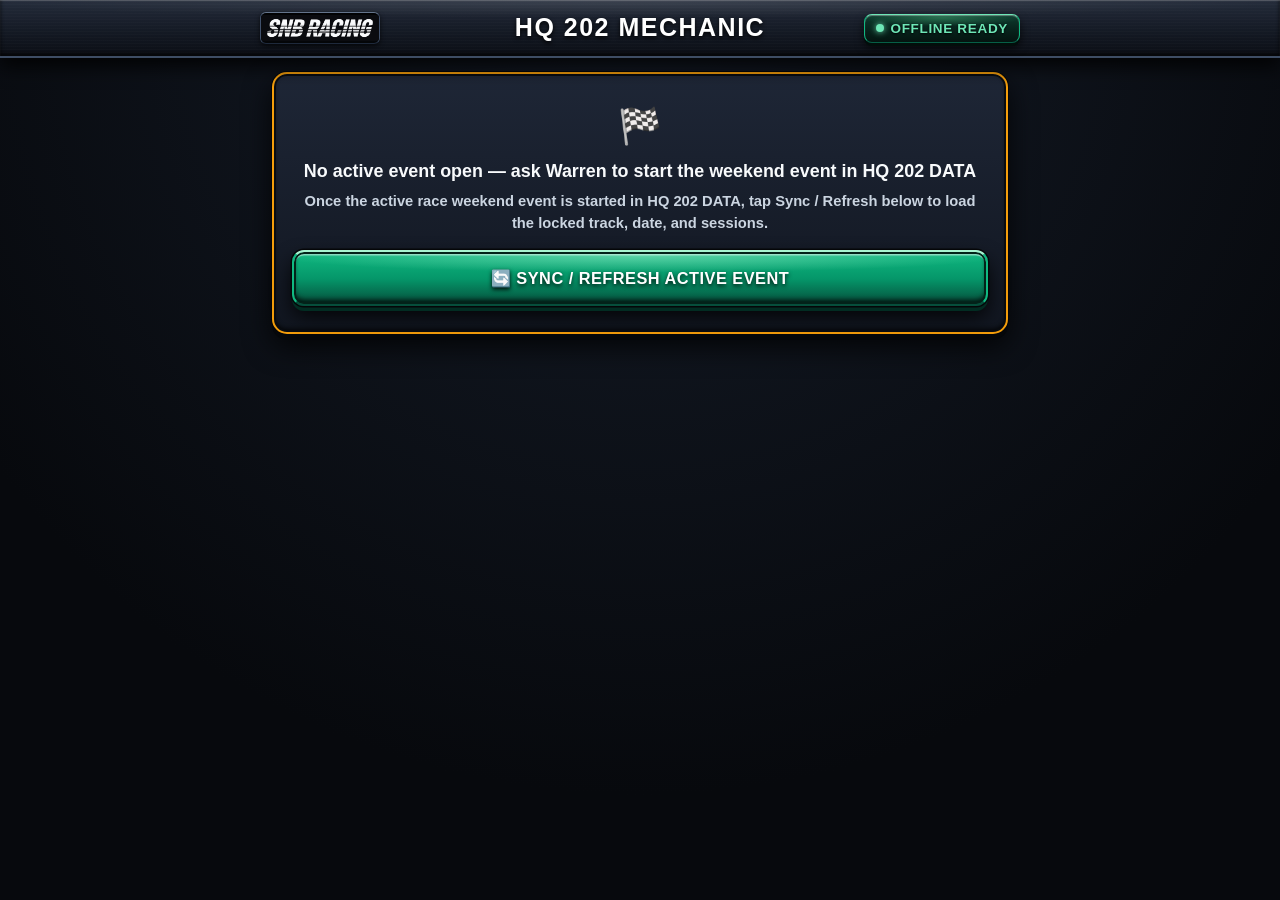
==== mechanic.html @ 830c170d "Fix 4-corner tyre Set To PSI handlers, add Litres In & Fuel Cap On check, restyle driver pre-session" ====
<!DOCTYPE html>
<html lang="en-AU">
<head>
  <meta charset="UTF-8" />
  <meta name="viewport" content="width=device-width, initial-scale=1.0, viewport-fit=cover" />
  <title>SNB Racing — HQ 202 MECHANIC</title>
  <meta name="description" content="Installable single-page pit-lane mechanic & crew app for SNB Racing Group 3H HQ Holden 202 — Pre-Race Check with inline Tyre & Fuel drawers and Post-Race Off-Track Pressures & Pump-Out." />
  <meta name="theme-color" content="#0f131a" />
  <meta name="mobile-web-app-capable" content="yes" />
  <meta name="apple-mobile-web-app-capable" content="yes" />
  <meta name="apple-mobile-web-app-status-bar-style" content="black-translucent" />
  <meta name="apple-mobile-web-app-title" content="HQ Mechanic" />
  <link rel="manifest" href="./manifest-mech.json" />
  <link rel="apple-touch-icon" href="./apple-touch-icon.png" />
  <link rel="icon" type="image/png" sizes="192x192" href="./icon-192.png" />
  <link rel="stylesheet" href="./styles.css?v=1.0.10" />
</head>
<body class="crew-page-body">
  <!-- Sticky 3D Brushed-Metal AgerPro Header -->
  <header class="pit-header" role="banner">
    <div class="header-inner">
      <div class="brand-lockup">
        <div class="logo-frame" id="brandLogoFrame">
          <img
            id="brandLogoImg"
            class="logo-img"
            src="./snb-logo.jpg"
            alt="SNB Racing horizontal-scanline logo"
            width="138"
            height="32"
            onerror="this.parentElement.classList.add('use-svg')"
          />
          <svg
            id="brandLogoSvgFallback"
            class="logo-svg-fallback"
            viewBox="0 0 440 96"
            xmlns="http://www.w3.org/2000/svg"
            role="img"
            aria-label="SNB RACING horizontal-scanline logo"
          >
            <defs>
              <mask id="snbScanlineMaskMech">
                <rect x="0" y="0" width="440" height="96" fill="white" />
                <rect x="0" y="40" width="440" height="2.4" fill="black" />
                <rect x="0" y="47" width="440" height="3.0" fill="black" />
                <rect x="0" y="54" width="440" height="3.6" fill="black" />
                <rect x="0" y="61" width="440" height="4.2" fill="black" />
                <rect x="0" y="69" width="440" height="4.8" fill="black" />
              </mask>
            </defs>
            <rect width="440" height="96" fill="#090B0E" />
            <g mask="url(#snbScanlineMaskMech)" transform="skewX(-12)">
              <text
                x="34"
                y="76"
                fill="#F8FAFC"
                font-family="Impact, 'Arial Black', system-ui, sans-serif"
                font-size="68"
                font-weight="900"
                letter-spacing="2"
              >SNB RACING</text>
            </g>
          </svg>
        </div>
      </div>

      <div class="brand-titles">
        <h1 class="app-main-title">HQ 202 MECHANIC</h1>
      </div>

      <div class="header-actions">
        <button
          type="button"
          id="btnInstallPwa"
          class="btn btn-amber-outline"
          style="display: none; padding: 6px 10px; font-size: 13.5px;"
          aria-label="Install HQ Mechanic App"
        >
          Install
        </button>
        <button
          type="button"
          id="netStatusBadge"
          class="net-status"
          aria-live="polite"
          title="Tap to Sync / Configure Cloud Sync"
          aria-label="Cloud Sync Status"
        >
          <span class="net-dot" id="netStatusDot"></span>
          <span id="netStatusText">OFFLINE READY</span>
        </button>
      </div>
    </div>
  </header>

  <main class="app-shell crew-main-container" id="crewMechanicPage" data-crew-page="mechanic" role="main">
    <!-- Collapsible Cloud Sync Key Drawer (Toggled by tapping the top-right SYNCED/OFFLINE pill on mechanic phone/tablet) -->
    <section class="card crew-card" id="mechCloudSyncDrawer" style="display: none;">
      <div class="section-header crew-section-header">
        <div>
          <div class="section-eyebrow">CLOUD SYNC (MECHANIC PHONE / TABLET)</div>
          <h2 class="section-title">Link GitHub Gist Sync Key</h2>
        </div>
        <button type="button" class="btn btn-secondary btn-xs" id="btnCloseMechCloudDrawer">&#10005; Close</button>
      </div>
      <div class="cloud-sync-key-row" style="margin-bottom: 10px;">
        <input
          type="password"
          id="inputCloudSyncKeyMech"
          class="text-input mono crew-touch-input"
          placeholder="ghp_... or github_pat_... (gist scope)"
          autocomplete="off"
          spellcheck="false"
        />
        <input
          type="text"
          id="inputCloudDeviceLabelMech"
          class="text-input crew-touch-input"
          placeholder="Device (e.g. Pit Tablet)"
          autocomplete="off"
        />
      </div>
      <div class="form-grid-2" style="gap: 8px;">
        <button type="button" class="btn btn-confirm crew-touch-mini-btn" id="btnSaveConnectCloudMech">
          Save &amp; Pull Active Event
        </button>
        <button type="button" class="btn btn-amber-outline crew-touch-mini-btn" id="btnPullCloudMech">
          &#11015; Pull Latest from Cloud
        </button>
      </div>
    </section>

    <!-- EMPTY STATE: Shown ONLY when NO active/unlocked event exists yet -->
    <section class="card crew-card crew-no-event-card" id="mechNoActiveEventCard" style="display: none;">
      <div class="crew-no-event-icon" aria-hidden="true">&#127937;</div>
      <h2 class="crew-no-event-title">
        No active event open &mdash; ask Warren to start the weekend event in HQ 202 DATA
      </h2>
      <p class="crew-no-event-sub">
        Once the active race weekend event is started in HQ 202 DATA, tap <strong>Sync / Refresh</strong> below to load the locked track, date, and sessions.
      </p>
      <div class="crew-no-event-actions">
        <button type="button" class="btn btn-confirm btn-full crew-save-btn" id="btnMechSyncRefreshEmpty">
          &#128260; Sync / Refresh Active Event
        </button>
      </div>
    </section>

    <!-- ACTIVE EVENT WORKSPACE: Shown ONLY when an active/unlocked event is open -->
    <div id="mechActiveEventWorkspace" class="crew-workspace-stack">
      <!-- Locked Event Header Banner (Read-Only Track Name • Event Date • Round Title) + Native Session Selector -->
      <section class="card crew-card crew-active-event-card" aria-labelledby="mechActiveEventVenue">
        <div class="crew-event-banner-top">
          <div class="crew-event-banner-left">
            <div class="section-eyebrow" style="color: #6ee7b7; margin-bottom: 2px;">&#128994; ACTIVE RACE WEEKEND (LOCKED EVENT)</div>
            <div class="crew-event-venue-line" id="mechActiveEventVenue">Calder Park Raceway</div>
            <div class="crew-event-meta-line tabular" id="mechActiveEventMeta">21/11/2026 &bull; Race Weekend</div>
          </div>
          <div class="crew-event-banner-right">
            <button type="button" class="btn btn-secondary crew-touch-mini-btn" id="btnMechSyncRefreshActive" title="Pull / Sync Latest Event Data">
              &#128260; Sync
            </button>
          </div>
        </div>

        <div class="field-group" style="margin-top: 12px; margin-bottom: 0;">
          <div class="field-label-row">
            <label class="field-label" for="mechSessionSelect">ACTIVE WEEKEND SESSION</label>
            <span class="locked-badge mono" id="mechLastSavedBadge">READY</span>
          </div>
          <select id="mechSessionSelect" class="select-input crew-touch-select" aria-label="Select Active Event Session"></select>
        </div>
      </section>

      <!-- =========================================================
           SINGLE-PAGE PRE-RACE CHECKLIST + INLINE TYRE & FUEL DRAWERS
           ========================================================= -->
      <section id="mechPanelPre" class="crew-single-section" aria-label="Pre-Race Crew Checklist">
        <div class="card crew-card">
          <div class="section-header crew-section-header">
            <div>
              <div class="section-eyebrow">PRE-GRID SAFETY &amp; MECHANICAL CHECKS</div>
              <h2 class="section-title">Pre-Race Crew Checklist</h2>
            </div>
            <div class="crew-checklist-quick-actions">
              <span class="fleet-acc-status-pill amber mono" id="preRaceProgressBadge">0 / 9 CHECKED</span>
              <button type="button" class="btn btn-secondary crew-touch-mini-btn" id="btnPreRaceCheckAll">
                Check All
              </button>
              <button type="button" class="btn btn-secondary crew-touch-mini-btn" id="btnPreRaceResetAll">
                Reset
              </button>
            </div>
          </div>

          <div class="crew-prerace-checklist-stack" id="preRaceChecklistContainer">
            <!-- 1. TASK CARD A: Tyre Pressures Checked / Adjusted (Collapsible Drawer) -->
            <div class="crew-expandable-task-card" id="taskCardTyrePressures" data-expandable-task="tyrePressures">
              <div class="crew-task-card-header">
                <button
                  type="button"
                  class="crew-check-box-btn"
                  data-prerace-check="tyrePressures"
                  aria-pressed="false"
                  aria-label="Toggle Tyre Pressures Checked / Adjusted"
                >
                  <span class="crew-check-box" aria-hidden="true">&#10003;</span>
                </button>
                <button
                  type="button"
                  class="crew-task-drawer-toggle"
                  data-toggle-crew-drawer="tyreDrawerBody"
                  aria-expanded="true"
                  aria-controls="tyreDrawerBody"
                >
                  <span class="crew-check-copy">
                    <span class="crew-check-title">1. Tyre Pressures Checked / Adjusted</span>
                    <span class="crew-check-sub" id="preRaceTyreActionSummaryBadge">Tap to set FL / FR / RL / RR (Left As Is | Added | Bled)</span>
                  </span>
                  <span class="crew-task-header-right">
                    <span class="crew-check-status mono" id="preRaceStatus_tyrePressures">PENDING</span>
                    <span class="crew-drawer-chevron" aria-hidden="true">&#9660;</span>
                  </span>
                </button>
              </div>

              <!-- Collapsible Drawer Body: 4 Corners FL / FR / RL / RR + Conditional Set To (PSI) Input -->
              <div class="crew-task-drawer-body" id="tyreDrawerBody">
                <div class="crew-drawer-toolbar">
                  <span class="crew-drawer-hint">Select corner action &mdash; enter <strong>Set To (PSI)</strong> only if Added or Bled:</span>
                  <button
                    type="button"
                    class="btn btn-secondary btn-xs crew-tyre-helper-btn"
                    id="btnPreTyreAllLeftAsIs"
                    data-pre-tyre-all="Left As Is"
                  >
                    All Left As Is
                  </button>
                </div>

                <div class="crew-tyre-drawer-grid">
                  <!-- FL -->
                  <div class="crew-tyre-drawer-corner" id="preTyreCornerCard_FL" data-corner="FL" data-tyre-action-corner="FL">
                    <div class="crew-tyre-drawer-corner-top">
                      <span class="crew-tyre-action-corner-label">FL &bull; FRONT LEFT</span>
                      <div class="seg-toggle crew-tyre-action-seg" role="group" aria-label="FL Tyre Pressure Action">
                        <button type="button" class="seg-btn active" id="preTyreBtn_FL_Left" data-corner="FL" data-pre-tyre-corner="FL" data-pre-tyre-action="Left As Is" aria-pressed="true">Left As Is</button>
                        <button type="button" class="seg-btn" id="preTyreBtn_FL_Added" data-corner="FL" data-pre-tyre-corner="FL" data-pre-tyre-action="Added" aria-pressed="false">Added</button>
                        <button type="button" class="seg-btn" id="preTyreBtn_FL_Bled" data-corner="FL" data-pre-tyre-corner="FL" data-pre-tyre-action="Bled" aria-pressed="false">Bled</button>
                      </div>
                    </div>
                    <div class="crew-conditional-input-row" id="preTyreSetWrap_FL" data-corner="FL" style="display: none;">
                      <label class="crew-conditional-label" for="preTyreSetPsi_FL">Set To (PSI)</label>
                      <div class="num-input-wrap crew-conditional-num-wrap">
                        <input
                          type="number"
                          id="preTyreSetPsi_FL"
                          class="num-input crew-num-input crew-conditional-input"
                          data-corner="FL"
                          data-pre-tyre-psi-corner="FL"
                          placeholder="40.0"
                          min="15.0"
                          max="65.0"
                          step="0.1"
                          inputmode="decimal"
                        />
                        <span class="num-unit-badge">psi</span>
                      </div>
                    </div>
                  </div>

                  <!-- FR -->
                  <div class="crew-tyre-drawer-corner" id="preTyreCornerCard_FR" data-corner="FR" data-tyre-action-corner="FR">
                    <div class="crew-tyre-drawer-corner-top">
                      <span class="crew-tyre-action-corner-label">FR &bull; FRONT RIGHT</span>
                      <div class="seg-toggle crew-tyre-action-seg" role="group" aria-label="FR Tyre Pressure Action">
                        <button type="button" class="seg-btn active" id="preTyreBtn_FR_Left" data-corner="FR" data-pre-tyre-corner="FR" data-pre-tyre-action="Left As Is" aria-pressed="true">Left As Is</button>
                        <button type="button" class="seg-btn" id="preTyreBtn_FR_Added" data-corner="FR" data-pre-tyre-corner="FR" data-pre-tyre-action="Added" aria-pressed="false">Added</button>
                        <button type="button" class="seg-btn" id="preTyreBtn_FR_Bled" data-corner="FR" data-pre-tyre-corner="FR" data-pre-tyre-action="Bled" aria-pressed="false">Bled</button>
                      </div>
                    </div>
                    <div class="crew-conditional-input-row" id="preTyreSetWrap_FR" data-corner="FR" style="display: none;">
                      <label class="crew-conditional-label" for="preTyreSetPsi_FR">Set To (PSI)</label>
                      <div class="num-input-wrap crew-conditional-num-wrap">
                        <input
                          type="number"
                          id="preTyreSetPsi_FR"
                          class="num-input crew-num-input crew-conditional-input"
                          data-corner="FR"
                          data-pre-tyre-psi-corner="FR"
                          placeholder="40.0"
                          min="15.0"
                          max="65.0"
                          step="0.1"
                          inputmode="decimal"
                        />
                        <span class="num-unit-badge">psi</span>
                      </div>
                    </div>
                  </div>

                  <!-- RL -->
                  <div class="crew-tyre-drawer-corner" id="preTyreCornerCard_RL" data-corner="RL" data-tyre-action-corner="RL">
                    <div class="crew-tyre-drawer-corner-top">
                      <span class="crew-tyre-action-corner-label">RL &bull; REAR LEFT</span>
                      <div class="seg-toggle crew-tyre-action-seg" role="group" aria-label="RL Tyre Pressure Action">
                        <button type="button" class="seg-btn active" id="preTyreBtn_RL_Left" data-corner="RL" data-pre-tyre-corner="RL" data-pre-tyre-action="Left As Is" aria-pressed="true">Left As Is</button>
                        <button type="button" class="seg-btn" id="preTyreBtn_RL_Added" data-corner="RL" data-pre-tyre-corner="RL" data-pre-tyre-action="Added" aria-pressed="false">Added</button>
                        <button type="button" class="seg-btn" id="preTyreBtn_RL_Bled" data-corner="RL" data-pre-tyre-corner="RL" data-pre-tyre-action="Bled" aria-pressed="false">Bled</button>
                      </div>
                    </div>
                    <div class="crew-conditional-input-row" id="preTyreSetWrap_RL" data-corner="RL" style="display: none;">
                      <label class="crew-conditional-label" for="preTyreSetPsi_RL">Set To (PSI)</label>
                      <div class="num-input-wrap crew-conditional-num-wrap">
                        <input
                          type="number"
                          id="preTyreSetPsi_RL"
                          class="num-input crew-num-input crew-conditional-input"
                          data-corner="RL"
                          data-pre-tyre-psi-corner="RL"
                          placeholder="43.0"
                          min="15.0"
                          max="65.0"
                          step="0.1"
                          inputmode="decimal"
                        />
                        <span class="num-unit-badge">psi</span>
                      </div>
                    </div>
                  </div>

                  <!-- RR -->
                  <div class="crew-tyre-drawer-corner" id="preTyreCornerCard_RR" data-corner="RR" data-tyre-action-corner="RR">
                    <div class="crew-tyre-drawer-corner-top">
                      <span class="crew-tyre-action-corner-label">RR &bull; REAR RIGHT</span>
                      <div class="seg-toggle crew-tyre-action-seg" role="group" aria-label="RR Tyre Pressure Action">
                        <button type="button" class="seg-btn active" id="preTyreBtn_RR_Left" data-corner="RR" data-pre-tyre-corner="RR" data-pre-tyre-action="Left As Is" aria-pressed="true">Left As Is</button>
                        <button type="button" class="seg-btn" id="preTyreBtn_RR_Added" data-corner="RR" data-pre-tyre-corner="RR" data-pre-tyre-action="Added" aria-pressed="false">Added</button>
                        <button type="button" class="seg-btn" id="preTyreBtn_RR_Bled" data-corner="RR" data-pre-tyre-corner="RR" data-pre-tyre-action="Bled" aria-pressed="false">Bled</button>
                      </div>
                    </div>
                    <div class="crew-conditional-input-row" id="preTyreSetWrap_RR" data-corner="RR" style="display: none;">
                      <label class="crew-conditional-label" for="preTyreSetPsi_RR">Set To (PSI)</label>
                      <div class="num-input-wrap crew-conditional-num-wrap">
                        <input
                          type="number"
                          id="preTyreSetPsi_RR"
                          class="num-input crew-num-input crew-conditional-input"
                          data-corner="RR"
                          data-pre-tyre-psi-corner="RR"
                          placeholder="43.0"
                          min="15.0"
                          max="65.0"
                          step="0.1"
                          inputmode="decimal"
                        />
                        <span class="num-unit-badge">psi</span>
                      </div>
                    </div>
                  </div>
                </div>
              </div>
            </div>

            <!-- 2. Wheel Nuts Torqued -->
            <button
              type="button"
              class="crew-check-row"
              data-prerace-check="wheelNuts"
              aria-pressed="false"
            >
              <span class="crew-check-box" aria-hidden="true">&#10003;</span>
              <span class="crew-check-copy">
                <span class="crew-check-title">2. Wheel nuts torqued</span>
                <span class="crew-check-sub">All 4 wheels torqued to spec &amp; wheel studs / seating checked</span>
              </span>
              <span class="crew-check-status mono">PENDING</span>
            </button>

            <!-- 3. Brake Pedal, Fluid, Lines & Pads Checked -->
            <button
              type="button"
              class="crew-check-row"
              data-prerace-check="brakes"
              aria-pressed="false"
            >
              <span class="crew-check-box" aria-hidden="true">&#10003;</span>
              <span class="crew-check-copy">
                <span class="crew-check-title">3. Brake pedal, fluid, lines &amp; pads checked</span>
                <span class="crew-check-sub">Firm pedal, PBR master fluid level, braided lines, front R-4 pads &amp; rear drums checked</span>
              </span>
              <span class="crew-check-status mono">PENDING</span>
            </button>

            <!-- 4. TASK CARD B: Fuel Load Checked / Adjusted (Collapsible Drawer) -->
            <div class="crew-expandable-task-card" id="taskCardFuelLoad" data-expandable-task="fuelLoad">
              <div class="crew-task-card-header">
                <button
                  type="button"
                  class="crew-check-box-btn"
                  data-prerace-check="fuelLoad"
                  aria-pressed="false"
                  aria-label="Toggle Fuel Load Checked / Adjusted"
                >
                  <span class="crew-check-box" aria-hidden="true">&#10003;</span>
                </button>
                <button
                  type="button"
                  class="crew-task-drawer-toggle"
                  data-toggle-crew-drawer="fuelDrawerBody"
                  aria-expanded="true"
                  aria-controls="fuelDrawerBody"
                >
                  <span class="crew-check-copy">
                    <span class="crew-check-title">4. Fuel Load Checked / Adjusted</span>
                    <span class="crew-check-sub" id="preRaceFuelActionSummaryBadge">Session fuel load verified, filler cap locked &amp; tank breather clear</span>
                  </span>
                  <span class="crew-task-header-right">
                    <span class="crew-check-status mono" id="preRaceStatus_fuelLoad">PENDING</span>
                    <span class="crew-drawer-chevron" aria-hidden="true">&#9660;</span>
                  </span>
                </button>
              </div>

              <!-- Collapsible Drawer Body: 3-Way Pill Selector (Left As Is | Added | Pumped Out) + Conditional Litres In (L) + Fuel Cap On Check -->
              <div class="crew-task-drawer-body" id="fuelDrawerBody">
                <div class="crew-fuel-drawer-inner">
                  <div class="crew-fuel-action-row">
                    <span class="crew-tyre-action-corner-label">PRE-SESSION FUEL ACTION</span>
                    <div class="seg-toggle crew-fuel-action-seg" role="group" aria-label="Pre-Session Fuel Load Action">
                      <button type="button" class="seg-btn active" id="preFuelBtn_Left" data-pre-fuel-action="Left As Is" aria-pressed="true">Left As Is</button>
                      <button type="button" class="seg-btn" id="preFuelBtn_Added" data-pre-fuel-action="Added" aria-pressed="false">Added</button>
                      <button type="button" class="seg-btn" id="preFuelBtn_PumpedOut" data-pre-fuel-action="Pumped Out" aria-pressed="false">Pumped Out</button>
                    </div>
                  </div>

                  <div class="crew-fuel-conditional-grid" id="preFuelConditionalWrap" style="display: none;">
                    <div class="field-group" style="margin-bottom: 0;">
                      <label class="field-label" id="preFuelDeltaLabel" for="preFuelDeltaL">Litres In (L)</label>
                      <div class="num-input-wrap">
                        <input
                          type="number"
                          id="preFuelDeltaL"
                          class="num-input crew-num-input"
                          placeholder="15.0"
                          min="0"
                          max="75.0"
                          step="0.1"
                          inputmode="decimal"
                        />
                        <span class="num-unit-badge">L</span>
                      </div>
                    </div>

                    <div class="field-group" style="margin-bottom: 0;">
                      <label class="field-label" for="preFuelSetToL">Set To / Tank Total (L) (Optional)</label>
                      <div class="num-input-wrap">
                        <input
                          type="number"
                          id="preFuelSetToL"
                          class="num-input crew-num-input"
                          placeholder="26.0"
                          min="0"
                          max="75.0"
                          step="0.1"
                          inputmode="decimal"
                        />
                        <span class="num-unit-badge">L</span>
                      </div>
                    </div>
                  </div>

                  <!-- Dedicated Fuel Cap On & Secured Check (Required for Fuel Load Task Completion) -->
                  <button
                    type="button"
                    class="crew-check-row crew-fuel-cap-check-row"
                    id="btnPreFuelCapOnCheck"
                    data-pre-fuel-cap-check="fuelCapOn"
                    aria-pressed="false"
                  >
                    <span class="crew-check-box" aria-hidden="true">&#10003;</span>
                    <span class="crew-check-copy">
                      <span class="crew-check-title">Fuel cap on &amp; secured</span>
                      <span class="crew-check-sub">Filler cap locked tight &amp; tank breather clear (required for Fuel check)</span>
                    </span>
                    <span class="crew-check-status mono" id="preFuelCapOnStatusBadge">PENDING</span>
                  </button>
                </div>
              </div>
            </div>

            <!-- 5. Oil, Coolant, Catch-Can & Leaks Checked -->
            <button
              type="button"
              class="crew-check-row"
              data-prerace-check="fluidsLeaks"
              aria-pressed="false"
            >
              <span class="crew-check-box" aria-hidden="true">&#10003;</span>
              <span class="crew-check-copy">
                <span class="crew-check-title">5. Oil, coolant, catch-can &amp; leaks checked</span>
                <span class="crew-check-sub">Engine oil level, radiator coolant, catch-can drained &amp; zero fluid leaks under car</span>
              </span>
              <span class="crew-check-status mono">PENDING</span>
            </button>

            <!-- 6. Safety Pins, Fasteners & Mirrors Checked -->
            <button
              type="button"
              class="crew-check-row"
              data-prerace-check="safetyFasteners"
              aria-pressed="false"
            >
              <span class="crew-check-box" aria-hidden="true">&#10003;</span>
              <span class="crew-check-copy">
                <span class="crew-check-title">6. Safety pins, fasteners &amp; mirrors checked</span>
                <span class="crew-check-sub">Bonnet/boot pins secured, body fasteners, battery isolator, harness &amp; mirrors checked</span>
              </span>
              <span class="crew-check-status mono">PENDING</span>
            </button>

            <!-- 7. Clean car inside -->
            <button
              type="button"
              class="crew-check-row"
              data-prerace-check="cleanCarInside"
              aria-pressed="false"
            >
              <span class="crew-check-box" aria-hidden="true">&#10003;</span>
              <span class="crew-check-copy">
                <span class="crew-check-title">7. Clean car inside</span>
                <span class="crew-check-sub">Cabin floor, footwell, pedals, seat &amp; dash cleared of stones, debris &amp; loose items</span>
              </span>
              <span class="crew-check-status mono">PENDING</span>
            </button>

            <!-- 8. Clean car outside -->
            <button
              type="button"
              class="crew-check-row"
              data-prerace-check="cleanCarOutside"
              aria-pressed="false"
            >
              <span class="crew-check-box" aria-hidden="true">&#10003;</span>
              <span class="crew-check-copy">
                <span class="crew-check-title">8. Clean car outside</span>
                <span class="crew-check-sub">Bodywork, race numbers, grille &amp; guards wiped down &amp; free of rubber/oil</span>
              </span>
              <span class="crew-check-status mono">PENDING</span>
            </button>

            <!-- 9. Clean glass -->
            <button
              type="button"
              class="crew-check-row"
              data-prerace-check="cleanGlass"
              aria-pressed="false"
            >
              <span class="crew-check-box" aria-hidden="true">&#10003;</span>
              <span class="crew-check-copy">
                <span class="crew-check-title">9. Clean glass</span>
                <span class="crew-check-sub">Windscreen inside &amp; out, rear screen, side glass &amp; mirrors cleaned for clear vision</span>
              </span>
              <span class="crew-check-status mono">PENDING</span>
            </button>
          </div>

          <div class="field-group" style="margin-top: 14px; margin-bottom: 14px;">
            <label class="field-label" for="preRaceSignOffNotesInput">Crew Pre-Race Notes</label>
            <textarea
              id="preRaceSignOffNotesInput"
              class="text-input crew-touch-textarea"
              rows="3"
              placeholder="Optional crew pre-race notes before heading to dummy grid..."
            ></textarea>
          </div>

          <button type="button" class="btn btn-confirm btn-full crew-save-btn crew-mark-complete-btn" id="btnSavePreRaceChecklist">
            MARK PRE-RACE COMPLETE
          </button>
        </div>
      </section>

      <!-- =========================================================
           COMPACT COLLAPSIBLE ACCORDION AT BOTTOM:
           + Post-Race Off-Track Pressures & Pump-Out
           ========================================================= -->
      <section class="card crew-card crew-postrace-accordion-card" id="mechPostRaceAccordionSection" aria-label="Post-Race Off-Track Pressures &amp; Pump-Out">
        <button
          type="button"
          class="crew-postrace-accordion-toggle"
          id="btnTogglePostRaceAccordion"
          aria-expanded="false"
          aria-controls="mechPanelPost"
        >
          <span class="crew-postrace-acc-title" id="postRaceAccordionTitleLabel">+ Post-Race Off-Track Pressures &amp; Pump-Out</span>
          <span class="locked-badge mono" id="mechFuelBurnSummaryBadge">BURN: &mdash;</span>
        </button>

        <div id="mechPanelPost" class="crew-postrace-accordion-body" style="display: none;">
          <!-- 4-Corner Cold PSI & Hot PSI -->
          <div class="crew-postrace-subcard" style="margin-bottom: 14px;">
            <div class="section-header crew-section-header">
              <div>
                <div class="section-eyebrow">4-CORNER TYRE PRESSURES</div>
                <h2 class="section-title">Cold PSI &amp; Hot PSI (FL / FR / RL / RR)</h2>
              </div>
              <button
                type="button"
                class="btn btn-secondary crew-touch-mini-btn"
                id="btnMechClearAllColdPsi"
                title="Leave all 4 Cold PSI blank when tyres are left hot-set at 44.0 psi"
              >
                Leave Cold Blank (Hot-Set 44.0)
              </button>
            </div>

            <p class="crew-helper-banner">
              <strong>Hot-Set Note:</strong> Leave <strong>Cold PSI</strong> blank (<code>&mdash;</code>) when tyres are left hot-set at <strong>44.0 psi</strong> from the previous run.
            </p>

            <div class="crew-tyre-corners-grid">
              <!-- FL -->
              <div class="card-elevated crew-corner-box" data-corner="FL">
                <div class="crew-corner-head">
                  <span class="crew-corner-title">FL &bull; FRONT LEFT</span>
                  <button type="button" class="btn btn-secondary btn-xs crew-clear-cold-btn" data-mech-clear-cold="FL">
                    Blank Cold
                  </button>
                </div>
                <div class="crew-psi-pair">
                  <div class="field-group" style="margin-bottom: 0;">
                    <label class="field-label" for="mechCold_FL">Cold PSI</label>
                    <div class="num-stepper crew-touch-stepper">
                      <button type="button" class="stepper-btn crew-stepper-btn" data-crew-step-target="mechCold_FL" data-step="-0.5" data-fallback="36.0" aria-label="Decrease FL Cold PSI">&minus;</button>
                      <div class="num-input-wrap">
                        <input type="number" id="mechCold_FL" class="num-input crew-num-input" placeholder="&mdash;" min="18.0" max="60.0" step="0.5" inputmode="decimal" />
                        <span class="num-unit-badge">psi</span>
                      </div>
                      <button type="button" class="stepper-btn crew-stepper-btn" data-crew-step-target="mechCold_FL" data-step="0.5" data-fallback="36.0" aria-label="Increase FL Cold PSI">+</button>
                    </div>
                  </div>
                  <div class="field-group" style="margin-bottom: 0;">
                    <label class="field-label" for="mechHot_FL">Hot PSI</label>
                    <div class="num-stepper crew-touch-stepper">
                      <button type="button" class="stepper-btn crew-stepper-btn" data-crew-step-target="mechHot_FL" data-step="-0.5" data-fallback="44.0" aria-label="Decrease FL Hot PSI">&minus;</button>
                      <div class="num-input-wrap">
                        <input type="number" id="mechHot_FL" class="num-input crew-num-input" placeholder="&mdash;" min="20.0" max="65.0" step="0.5" inputmode="decimal" />
                        <span class="num-unit-badge">psi</span>
                      </div>
                      <button type="button" class="stepper-btn crew-stepper-btn" data-crew-step-target="mechHot_FL" data-step="0.5" data-fallback="44.0" aria-label="Increase FL Hot PSI">+</button>
                    </div>
                  </div>
                </div>
              </div>

              <!-- FR -->
              <div class="card-elevated crew-corner-box" data-corner="FR">
                <div class="crew-corner-head">
                  <span class="crew-corner-title">FR &bull; FRONT RIGHT</span>
                  <button type="button" class="btn btn-secondary btn-xs crew-clear-cold-btn" data-mech-clear-cold="FR">
                    Blank Cold
                  </button>
                </div>
                <div class="crew-psi-pair">
                  <div class="field-group" style="margin-bottom: 0;">
                    <label class="field-label" for="mechCold_FR">Cold PSI</label>
                    <div class="num-stepper crew-touch-stepper">
                      <button type="button" class="stepper-btn crew-stepper-btn" data-crew-step-target="mechCold_FR" data-step="-0.5" data-fallback="36.0" aria-label="Decrease FR Cold PSI">&minus;</button>
                      <div class="num-input-wrap">
                        <input type="number" id="mechCold_FR" class="num-input crew-num-input" placeholder="&mdash;" min="18.0" max="60.0" step="0.5" inputmode="decimal" />
                        <span class="num-unit-badge">psi</span>
                      </div>
                      <button type="button" class="stepper-btn crew-stepper-btn" data-crew-step-target="mechCold_FR" data-step="0.5" data-fallback="36.0" aria-label="Increase FR Cold PSI">+</button>
                    </div>
                  </div>
                  <div class="field-group" style="margin-bottom: 0;">
                    <label class="field-label" for="mechHot_FR">Hot PSI</label>
                    <div class="num-stepper crew-touch-stepper">
                      <button type="button" class="stepper-btn crew-stepper-btn" data-crew-step-target="mechHot_FR" data-step="-0.5" data-fallback="44.0" aria-label="Decrease FR Hot PSI">&minus;</button>
                      <div class="num-input-wrap">
                        <input type="number" id="mechHot_FR" class="num-input crew-num-input" placeholder="&mdash;" min="20.0" max="65.0" step="0.5" inputmode="decimal" />
                        <span class="num-unit-badge">psi</span>
                      </div>
                      <button type="button" class="stepper-btn crew-stepper-btn" data-crew-step-target="mechHot_FR" data-step="0.5" data-fallback="44.0" aria-label="Increase FR Hot PSI">+</button>
                    </div>
                  </div>
                </div>
              </div>

              <!-- RL -->
              <div class="card-elevated crew-corner-box" data-corner="RL">
                <div class="crew-corner-head">
                  <span class="crew-corner-title">RL &bull; REAR LEFT</span>
                  <button type="button" class="btn btn-secondary btn-xs crew-clear-cold-btn" data-mech-clear-cold="RL">
                    Blank Cold
                  </button>
                </div>
                <div class="crew-psi-pair">
                  <div class="field-group" style="margin-bottom: 0;">
                    <label class="field-label" for="mechCold_RL">Cold PSI</label>
                    <div class="num-stepper crew-touch-stepper">
                      <button type="button" class="stepper-btn crew-stepper-btn" data-crew-step-target="mechCold_RL" data-step="-0.5" data-fallback="38.0" aria-label="Decrease RL Cold PSI">&minus;</button>
                      <div class="num-input-wrap">
                        <input type="number" id="mechCold_RL" class="num-input crew-num-input" placeholder="&mdash;" min="18.0" max="60.0" step="0.5" inputmode="decimal" />
                        <span class="num-unit-badge">psi</span>
                      </div>
                      <button type="button" class="stepper-btn crew-stepper-btn" data-crew-step-target="mechCold_RL" data-step="0.5" data-fallback="38.0" aria-label="Increase RL Cold PSI">+</button>
                    </div>
                  </div>
                  <div class="field-group" style="margin-bottom: 0;">
                    <label class="field-label" for="mechHot_RL">Hot PSI</label>
                    <div class="num-stepper crew-touch-stepper">
                      <button type="button" class="stepper-btn crew-stepper-btn" data-crew-step-target="mechHot_RL" data-step="-0.5" data-fallback="44.0" aria-label="Decrease RL Hot PSI">&minus;</button>
                      <div class="num-input-wrap">
                        <input type="number" id="mechHot_RL" class="num-input crew-num-input" placeholder="&mdash;" min="20.0" max="65.0" step="0.5" inputmode="decimal" />
                        <span class="num-unit-badge">psi</span>
                      </div>
                      <button type="button" class="stepper-btn crew-stepper-btn" data-crew-step-target="mechHot_RL" data-step="0.5" data-fallback="44.0" aria-label="Increase RL Hot PSI">+</button>
                    </div>
                  </div>
                </div>
              </div>

              <!-- RR -->
              <div class="card-elevated crew-corner-box" data-corner="RR">
                <div class="crew-corner-head">
                  <span class="crew-corner-title">RR &bull; REAR RIGHT</span>
                  <button type="button" class="btn btn-secondary btn-xs crew-clear-cold-btn" data-mech-clear-cold="RR">
                    Blank Cold
                  </button>
                </div>
                <div class="crew-psi-pair">
                  <div class="field-group" style="margin-bottom: 0;">
                    <label class="field-label" for="mechCold_RR">Cold PSI</label>
                    <div class="num-stepper crew-touch-stepper">
                      <button type="button" class="stepper-btn crew-stepper-btn" data-crew-step-target="mechCold_RR" data-step="-0.5" data-fallback="38.0" aria-label="Decrease RR Cold PSI">&minus;</button>
                      <div class="num-input-wrap">
                        <input type="number" id="mechCold_RR" class="num-input crew-num-input" placeholder="&mdash;" min="18.0" max="60.0" step="0.5" inputmode="decimal" />
                        <span class="num-unit-badge">psi</span>
                      </div>
                      <button type="button" class="stepper-btn crew-stepper-btn" data-crew-step-target="mechCold_RR" data-step="0.5" data-fallback="38.0" aria-label="Increase RR Cold PSI">+</button>
                    </div>
                  </div>
                  <div class="field-group" style="margin-bottom: 0;">
                    <label class="field-label" for="mechHot_RR">Hot PSI</label>
                    <div class="num-stepper crew-touch-stepper">
                      <button type="button" class="stepper-btn crew-stepper-btn" data-crew-step-target="mechHot_RR" data-step="-0.5" data-fallback="44.0" aria-label="Decrease RR Hot PSI">&minus;</button>
                      <div class="num-input-wrap">
                        <input type="number" id="mechHot_RR" class="num-input crew-num-input" placeholder="&mdash;" min="20.0" max="65.0" step="0.5" inputmode="decimal" />
                        <span class="num-unit-badge">psi</span>
                      </div>
                      <button type="button" class="stepper-btn crew-stepper-btn" data-crew-step-target="mechHot_RR" data-step="0.5" data-fallback="44.0" aria-label="Increase RR Hot PSI">+</button>
                    </div>
                  </div>
                </div>
              </div>
            </div>
          </div>

          <!-- Fuel In (L), Fuel Pumped Out (L), Laps Completed & Post-Race / Pit Notes -->
          <div class="crew-postrace-subcard">
            <div class="section-header crew-section-header">
              <div>
                <div class="section-eyebrow">POST-SESSION FUEL &amp; LAPS</div>
                <h2 class="section-title">Fuel In, Fuel Pumped Out &amp; Laps</h2>
              </div>
            </div>

            <div class="crew-fuel-grid" style="margin-bottom: 14px;">
              <div class="field-group" style="margin-bottom: 0;">
                <label class="field-label" for="mechFuelInL">Fuel In (L)</label>
                <div class="num-stepper crew-touch-stepper">
                  <button type="button" class="stepper-btn crew-stepper-btn" data-crew-step-target="mechFuelInL" data-step="-0.5" data-fallback="25.0" aria-label="Decrease Fuel In">&minus;</button>
                  <div class="num-input-wrap">
                    <input type="number" id="mechFuelInL" class="num-input crew-num-input" placeholder="&mdash;" min="0" max="75.0" step="0.5" inputmode="decimal" />
                    <span class="num-unit-badge">L</span>
                  </div>
                  <button type="button" class="stepper-btn crew-stepper-btn" data-crew-step-target="mechFuelInL" data-step="0.5" data-fallback="25.0" aria-label="Increase Fuel In">+</button>
                </div>
              </div>

              <div class="field-group" style="margin-bottom: 0;">
                <label class="field-label" for="mechFuelOutL">Fuel Pumped Out (L)</label>
                <div class="num-stepper crew-touch-stepper">
                  <button type="button" class="stepper-btn crew-stepper-btn" data-crew-step-target="mechFuelOutL" data-step="-0.5" data-fallback="10.0" aria-label="Decrease Fuel Pumped Out">&minus;</button>
                  <div class="num-input-wrap">
                    <input type="number" id="mechFuelOutL" class="num-input crew-num-input" placeholder="&mdash;" min="0" max="75.0" step="0.5" inputmode="decimal" />
                    <span class="num-unit-badge">L</span>
                  </div>
                  <button type="button" class="stepper-btn crew-stepper-btn" data-crew-step-target="mechFuelOutL" data-step="0.5" data-fallback="10.0" aria-label="Increase Fuel Pumped Out">+</button>
                </div>
              </div>

              <div class="field-group" style="margin-bottom: 0;">
                <label class="field-label" for="mechRacedLaps">Laps Completed</label>
                <div class="num-stepper crew-touch-stepper">
                  <button type="button" class="stepper-btn crew-stepper-btn" data-crew-step-target="mechRacedLaps" data-step="-1" data-fallback="10" aria-label="Decrease Laps Completed">&minus;</button>
                  <div class="num-input-wrap">
                    <input type="number" id="mechRacedLaps" class="num-input crew-num-input" placeholder="&mdash;" min="1" max="60" step="1" inputmode="numeric" />
                    <span class="num-unit-badge">LAPS</span>
                  </div>
                  <button type="button" class="stepper-btn crew-stepper-btn" data-crew-step-target="mechRacedLaps" data-step="1" data-fallback="10" aria-label="Increase Laps Completed">+</button>
                </div>
              </div>
            </div>

            <div class="field-group" style="margin-bottom: 14px;">
              <label class="field-label" for="mechNotesInput">Post-Race / Pit Notes</label>
              <textarea
                id="mechNotesInput"
                class="text-input crew-touch-textarea"
                rows="3"
                placeholder="Log tyre condition, hot-set 44.0 psi notes, fuel pump-out observations, suspension or brake notes..."
              ></textarea>
            </div>

            <button type="button" class="btn btn-confirm btn-full crew-save-btn" id="btnSaveMechanicSession">
              &#128295; SAVE POST-RACE DATA
            </button>
          </div>
        </div>
      </section>
    </div>
  </main>

  <div id="pitToast" class="pit-toast" role="status" aria-live="polite"></div>

  <script src="./app.js?v=1.0.10"></script>
</body>
</html>
---- styles.css ----
:root {
  --bg-base: #07090D;
  --bg-card: #141923;
  --bg-elevated: #1D2534;
  --bg-input: #0A0D13;
  --border: #384559;
  --border-strong: #526480;
  --border-subtle: #263142;
  --text: #FFFFFF;
  --text-label: #F1F5F9;
  --text-secondary: #CBD5E1;
  --text-muted: #94A3B8;
  --amber: #F59E0B;
  --amber-bright: #FBBF24;
  --amber-dim: rgba(245, 158, 11, 0.18);
  --emerald: #10B981;
  --emerald-bright: #34D399;
  --emerald-dim: rgba(16, 185, 129, 0.18);
  --danger: #EF4444;
  --danger-dim: rgba(239, 68, 68, 0.20);
  --cyan: #38BDF8;
  --radius-sm: 10px;
  --radius-md: 12px;
  --radius-lg: 15px;
  --touch-min: 48px;
  --input-min: 58px;
  --stepper-size: 58px;
  --font-sans: Arial, Helvetica, sans-serif;
  --font-mono: Arial, Helvetica, sans-serif;
}

*,
*::before,
*::after {
  box-sizing: border-box;
  -webkit-tap-highlight-color: transparent;
}

html,
body,
button,
input,
select,
textarea,
table,
th,
td,
.card,
.baseline-card,
.session-card,
.carby-card,
.modal-sheet,
.locked-badge,
.afr-status-badge,
.mono {
  font-family: Arial, Helvetica, sans-serif;
}

html {
  background-color: var(--bg-base);
  color: var(--text);
  font-family: Arial, Helvetica, sans-serif;
  font-size: 16px;
  line-height: 1.45;
  -webkit-text-size-adjust: 100%;
  color-scheme: dark;
}

body {
  margin: 0;
  padding: 0;
  background: radial-gradient(circle at 50% 0%, #151C28 0%, #07090D 72%);
  color: var(--text);
  font-family: Arial, Helvetica, sans-serif;
  min-height: 100dvh;
  overflow-x: hidden;
  /* Generous >= 140px bottom clearance so fixed bottom tab bar never clips lowest inputs */
  padding-bottom: calc(148px + env(safe-area-inset-bottom, 0px));
}

.tabular {
  font-variant-numeric: tabular-nums;
  font-feature-settings: "tnum" 1;
}

.mono {
  font-family: Arial, Helvetica, sans-serif;
  font-variant-numeric: tabular-nums;
}

/* App Shell & 3D Brushed-Metal Header */
.app-shell {
  max-width: 760px;
  margin: 0 auto;
  padding: 0 12px 32px;
}

.pit-header {
  position: sticky;
  top: 0;
  z-index: 40;
  background:
    radial-gradient(ellipse 80% 45% at 50% 0%, rgba(255, 255, 255, 0.12) 0%, transparent 70%),
    repeating-linear-gradient(0deg, rgba(255, 255, 255, 0.014) 0px, rgba(255, 255, 255, 0.014) 1px, transparent 1px, transparent 3px),
    linear-gradient(180deg, #232B3A 0%, #121721 65%, #0B0E15 100%);
  border-bottom: 2px solid #3E4D64;
  box-shadow:
    inset 0 1px 1px rgba(255, 255, 255, 0.24),
    inset 0 -2px 4px rgba(0, 0, 0, 0.85),
    0 8px 20px rgba(0, 0, 0, 0.88);
  padding: calc(10px + env(safe-area-inset-top, 0px)) 12px 10px;
  margin: 0 0 14px;
}

.header-inner {
  position: relative;
  max-width: 760px;
  margin: 0 auto;
  display: flex;
  align-items: center;
  justify-content: space-between;
  gap: 8px;
  min-height: 36px;
}

.brand-lockup {
  display: flex;
  align-items: center;
  gap: 8px;
  min-width: 0;
  flex: 0 0 auto;
}

.logo-frame {
  width: 120px;
  height: 32px;
  flex-shrink: 0;
  display: flex;
  align-items: center;
  justify-content: flex-start;
  background: #05070A;
  border: 1.5px solid #41516B;
  border-top-color: #64748B;
  border-bottom-color: #1E293B;
  border-radius: 6px;
  box-shadow:
    inset 0 2px 4px rgba(0, 0, 0, 0.9),
    0 2px 5px rgba(0, 0, 0, 0.7);
  overflow: hidden;
}

.logo-img {
  width: 100%;
  height: 100%;
  object-fit: contain;
  display: block;
}

.logo-svg-fallback {
  width: 100%;
  height: 100%;
  display: none;
}

.logo-frame.use-svg .logo-img {
  display: none;
}

.logo-frame.use-svg .logo-svg-fallback {
  display: block;
}

.brand-titles {
  flex: 1 1 auto;
  display: flex;
  align-items: center;
  justify-content: center;
  text-align: center;
  min-width: 0;
}

.app-main-title {
  margin: 0;
  font-size: 24px;
  font-weight: 900;
  letter-spacing: 0.06em;
  text-transform: uppercase;
  color: #FFFFFF;
  line-height: 1.1;
  white-space: nowrap;
  text-shadow: 0 2px 4px rgba(0, 0, 0, 0.95);
}

@media (min-width: 520px) {
  .brand-titles {
    position: absolute;
    left: 50%;
    transform: translateX(-50%);
    pointer-events: none;
  }

  .app-main-title {
    font-size: 25px;
  }
}

@media (max-width: 410px) {
  .logo-frame {
    width: 102px;
    height: 29px;
  }

  .app-main-title {
    font-size: 19.5px;
    letter-spacing: 0.04em;
  }
}

.header-actions {
  display: flex;
  align-items: center;
  gap: 8px;
  flex-shrink: 0;
}

.net-status {
  display: inline-flex;
  align-items: center;
  gap: 6px;
  padding: 6px 11px;
  border-radius: 8px;
  font-family: inherit;
  font-size: 13.5px;
  font-weight: 900;
  letter-spacing: 0.05em;
  text-transform: uppercase;
  cursor: pointer;
  user-select: none;
  background:
    radial-gradient(ellipse 75% 45% at 50% 10%, rgba(110, 255, 170, 0.28) 0%, transparent 70%),
    linear-gradient(180deg, #0D3B2E 0%, #07221B 58%, #041410 100%);
  border: 1.5px solid #10B981;
  border-top-color: #6EE7B7;
  border-bottom-color: #065F46;
  box-shadow:
    0 3px 0 #020E0B,
    0 5px 10px rgba(0, 0, 0, 0.75),
    inset 0 1px 1px rgba(255, 255, 255, 0.35);
  color: #6EE7B7;
  text-shadow: 0 1px 2px rgba(0, 0, 0, 0.9);
  white-space: nowrap;
  transition: transform 0.08s ease, box-shadow 0.08s ease;
}

.net-status:active {
  transform: translateY(2px);
  box-shadow:
    0 1px 0 #020E0B,
    0 2px 5px rgba(0, 0, 0, 0.75),
    inset 0 1px 1px rgba(255, 255, 255, 0.25);
}

.net-status.synced {
  color: #6EE7B7;
  border-color: #10B981;
  border-top-color: #6EE7B7;
  border-bottom-color: #065F46;
}

.net-status.offline,
.net-status.syncing,
.net-status.queued {
  color: #FDE68A;
  background:
    radial-gradient(ellipse 75% 45% at 50% 10%, rgba(253, 224, 71, 0.28) 0%, transparent 70%),
    linear-gradient(180deg, #5C3409 0%, #381F04 58%, #211102 100%);
  border-color: #F59E0B;
  border-top-color: #FDE047;
  border-bottom-color: #92400E;
}

.net-dot {
  width: 8px;
  height: 8px;
  border-radius: 50%;
  background: currentColor;
  box-shadow: 0 0 6px currentColor;
}

/* Panels & 3D Brushed-Metal Section Cards (All 4 Tabs) */
.tab-panel {
  display: none;
}

.tab-panel.active {
  display: block;
  animation: panelFade 0.16s ease-out;
}

@keyframes panelFade {
  from {
    opacity: 0.6;
    transform: translateY(3px);
  }
  to {
    opacity: 1;
    transform: translateY(0);
  }
}

.card,
.baseline-card,
.session-card,
.carby-card,
.modal-sheet {
  position: relative;
  background:
    radial-gradient(ellipse 75% 32% at 50% 3%, rgba(255, 255, 255, 0.11) 0%, transparent 70%),
    repeating-linear-gradient(0deg, rgba(255, 255, 255, 0.014) 0px, rgba(255, 255, 255, 0.014) 1px, transparent 1px, transparent 3px),
    linear-gradient(165deg, #252D3B 0%, #161B24 50%, #0E1218 100%);
  border: 1.5px solid #384559;
  border-top-color: #566882;
  border-bottom-color: #1B2330;
  border-radius: var(--radius-lg);
  box-shadow:
    0 0 0 1px #05070A,
    0 6px 0 #05070A,
    0 12px 28px rgba(0, 0, 0, 0.82),
    inset 0 0 0 2px #090C11,
    inset 0 1.5px 1px rgba(255, 255, 255, 0.20),
    inset 0 -3px 5px rgba(0, 0, 0, 0.82);
  padding: 16px;
  margin-bottom: 16px;
}

.baseline-card {
  border-color: #465873;
  border-top-color: #6B82A3;
  padding: 15px;
}

.session-card.is-baseline {
  border-color: #10B981;
  border-top-color: #6EE7B7;
  border-bottom-color: #065F46;
  box-shadow:
    0 0 0 1px #05070A,
    0 6px 0 #05070A,
    0 0 18px rgba(16, 185, 129, 0.22),
    0 12px 28px rgba(0, 0, 0, 0.85),
    inset 0 0 0 2px #090C11,
    inset 0 2px 1px rgba(255, 255, 255, 0.25),
    inset 0 -3px 5px rgba(0, 0, 0, 0.82);
}

/* Raised / Recessed 3D Billet Sub-Containers */
.card-elevated {
  background:
    radial-gradient(ellipse 75% 40% at 50% 5%, rgba(255, 255, 255, 0.08) 0%, transparent 70%),
    linear-gradient(180deg, #1E2634 0%, #11161F 100%);
  border: 1.5px solid #354357;
  border-top-color: #4D5F7A;
  border-bottom-color: #1A222E;
  border-radius: var(--radius-md);
  box-shadow:
    0 3px 0 #06080C,
    0 6px 14px rgba(0, 0, 0, 0.7),
    inset 0 1px 1px rgba(255, 255, 255, 0.18),
    inset 0 -2px 4px rgba(0, 0, 0, 0.78);
  padding: 14px;
}

.section-head {
  display: flex;
  flex-wrap: wrap;
  align-items: center;
  justify-content: space-between;
  gap: 8px;
  margin-bottom: 14px;
}

/* Step indicators ("STEP 1 OF 2"): 14px–15px bold high-contrast amber/gold */
.section-eyebrow {
  font-size: 14.5px;
  font-weight: 900;
  letter-spacing: 0.07em;
  text-transform: uppercase;
  color: var(--amber-bright);
  margin-bottom: 3px;
  text-shadow: 0 1px 3px rgba(0, 0, 0, 0.9);
}

/* Section headings ("Upcoming Session & Pit Weather", etc.): 22px–24px bold (#FFFFFF) */
.section-title {
  margin: 0;
  font-size: 23px;
  font-weight: 900;
  letter-spacing: -0.01em;
  line-height: 1.22;
  color: #FFFFFF;
  text-shadow: 0 2px 4px rgba(0, 0, 0, 0.85);
}

.baseline-top-row {
  display: flex;
  flex-wrap: wrap;
  align-items: center;
  justify-content: space-between;
  gap: 8px;
  margin-bottom: 10px;
}

.locked-badge {
  display: inline-flex;
  align-items: center;
  gap: 6px;
  font-size: 13.5px;
  font-weight: 900;
  letter-spacing: 0.05em;
  text-transform: uppercase;
  color: #6EE7B7;
  background:
    radial-gradient(ellipse 75% 45% at 50% 10%, rgba(110, 255, 170, 0.30) 0%, transparent 70%),
    linear-gradient(180deg, #0E4737 0%, #072B22 60%, #041914 100%);
  border: 1.5px solid #10B981;
  border-top-color: #6EE7B7;
  border-bottom-color: #065F46;
  padding: 5px 11px;
  border-radius: 8px;
  box-shadow:
    0 2px 0 #020E0B,
    0 4px 8px rgba(0, 0, 0, 0.7),
    inset 0 1px 1px rgba(255, 255, 255, 0.35);
  text-shadow: 0 1px 2px rgba(0, 0, 0, 0.9);
  white-space: nowrap;
}

.baseline-session-tag {
  font-size: 17px;
  font-weight: 900;
  color: #FFFFFF;
  text-shadow: 0 2px 4px rgba(0, 0, 0, 0.85);
}

.baseline-grid {
  display: grid;
  grid-template-columns: repeat(2, minmax(0, 1fr));
  gap: 9px;
  margin-bottom: 14px;
}

@media (min-width: 600px) {
  .baseline-grid {
    grid-template-columns: repeat(3, minmax(0, 1fr));
  }
}

/* Stamped / Machined Recessed 3D Inner Squares & Readout Boxes */
.telem-cell {
  position: relative;
  background:
    radial-gradient(ellipse 80% 40% at 50% 6%, rgba(255, 255, 255, 0.07) 0%, transparent 70%),
    linear-gradient(180deg, #0B0E14 0%, #141A25 100%);
  border: 1.5px solid #2D394C;
  border-top-color: #18202C;
  border-bottom-color: #43546E;
  border-radius: var(--radius-sm);
  box-shadow:
    inset 0 3px 6px rgba(0, 0, 0, 0.92),
    inset 0 -1px 0 rgba(255, 255, 255, 0.10),
    0 1px 0 rgba(255, 255, 255, 0.07);
  padding: 10px 11px;
  min-width: 0;
}

.telem-label {
  display: block;
  font-size: 13.5px;
  font-weight: 800;
  letter-spacing: 0.05em;
  text-transform: uppercase;
  color: var(--text-muted);
  margin-bottom: 3px;
  text-shadow: 0 1px 2px rgba(0, 0, 0, 0.9);
}

.telem-val {
  display: block;
  font-size: 19.5px;
  font-weight: 900;
  color: #FFFFFF;
  line-height: 1.22;
  font-variant-numeric: tabular-nums;
  overflow-wrap: anywhere;
  text-shadow: 0 2px 4px rgba(0, 0, 0, 0.9);
}

.telem-sub {
  display: block;
  margin-top: 3px;
  font-size: 14px;
  font-weight: 700;
  color: var(--text-secondary);
  font-variant-numeric: tabular-nums;
}

.telem-cell.afr-estimated-cell {
  background:
    radial-gradient(ellipse 80% 45% at 50% 6%, rgba(251, 191, 36, 0.16) 0%, transparent 70%),
    linear-gradient(180deg, #1A1307 0%, #261B09 100%);
  border: 1.5px solid #D97706;
  border-top-color: #92400E;
  border-bottom-color: #FBBF24;
  box-shadow:
    inset 0 3px 6px rgba(0, 0, 0, 0.9),
    inset 0 -1px 0 rgba(253, 224, 71, 0.25),
    0 0 12px rgba(245, 158, 11, 0.15);
}

.telem-cell.afr-verified-cell {
  background:
    radial-gradient(ellipse 80% 45% at 50% 6%, rgba(52, 211, 153, 0.14) 0%, transparent 70%),
    linear-gradient(180deg, #071914 0%, #0D261F 100%);
  border: 1.5px solid #10B981;
  border-top-color: #065F46;
  border-bottom-color: #34D399;
}

.afr-status-badge {
  display: inline-block;
  margin-top: 5px;
  margin-bottom: 2px;
  padding: 4px 8px;
  border-radius: 6px;
  font-size: 13.5px;
  font-weight: 900;
  letter-spacing: 0.04em;
  line-height: 1.25;
  white-space: normal;
  text-shadow: 0 1px 2px rgba(0, 0, 0, 0.9);
  box-shadow:
    0 2px 0 rgba(0, 0, 0, 0.7),
    inset 0 1px 1px rgba(255, 255, 255, 0.3);
}

.afr-status-badge.verified {
  color: #6EE7B7;
  background: linear-gradient(180deg, #065F46 0%, #064E3B 100%);
  border: 1px solid #34D399;
}

.afr-status-badge.estimated {
  color: #FDE68A;
  background: linear-gradient(180deg, #78350F 0%, #451A03 100%);
  border: 1px solid #FBBF24;
}

/* Carby-Switch 3D Amber Machined Safety Prompt Banner */
.carby-switch-banner {
  background:
    radial-gradient(ellipse 75% 40% at 50% 5%, rgba(253, 224, 71, 0.18) 0%, transparent 70%),
    linear-gradient(180deg, #3B2309 0%, #241404 55%, #170C02 100%);
  border: 2px solid #F59E0B;
  border-top-color: #FDE047;
  border-bottom-color: #92400E;
  border-radius: var(--radius-md);
  box-shadow:
    0 0 0 2px #050608,
    0 5px 0 #040507,
    0 10px 20px rgba(0, 0, 0, 0.85),
    inset 0 0 0 2px #120A02,
    inset 0 2px 1px rgba(255, 255, 255, 0.32),
    inset 0 -3px 5px rgba(0, 0, 0, 0.8);
  padding: 14px;
  margin-bottom: 16px;
}

.carby-switch-banner-title {
  font-size: 18.5px;
  font-weight: 900;
  line-height: 1.28;
  color: #FDE047;
  margin-bottom: 6px;
  text-shadow: 0 2px 4px rgba(0, 0, 0, 0.9);
}

.carby-switch-banner-desc {
  margin: 0 0 12px;
  font-size: 15.5px;
  font-weight: 700;
  line-height: 1.4;
  color: #F8FAFC;
}

/* Weather-Only / No O2 Sensor 3D Machined Toggle Switch */
.weather-only-toggle {
  width: 100%;
  min-height: 62px;
  display: flex;
  align-items: center;
  justify-content: space-between;
  gap: 12px;
  padding: 11px 14px;
  background:
    radial-gradient(ellipse 75% 45% at 50% 8%, rgba(255, 255, 255, 0.16) 0%, transparent 70%),
    linear-gradient(180deg, #343D4B 0%, #1D232E 55%, #11151C 100%);
  border: 2px solid #4F5E75;
  border-top-color: #7C8EA8;
  border-bottom-color: #252E3B;
  border-radius: var(--radius-md);
  box-shadow:
    0 0 0 1px #050608,
    0 5px 0 #040507,
    0 8px 16px rgba(0, 0, 0, 0.85),
    inset 0 0 0 2px #090B0E,
    inset 0 3px 1px rgba(255, 255, 255, 0.32),
    inset 0 -4px 5px rgba(0, 0, 0, 0.8);
  color: #FFFFFF;
  font-family: inherit;
  text-align: left;
  cursor: pointer;
  transition: transform 0.08s ease, box-shadow 0.08s ease;
}

.weather-only-toggle:active {
  transform: translateY(3px);
  box-shadow:
    0 0 0 1px #050608,
    0 1px 0 #040507,
    0 4px 8px rgba(0, 0, 0, 0.9),
    inset 0 0 0 2px #090B0E,
    inset 0 2px 2px rgba(0, 0, 0, 0.5),
    inset 0 -2px 4px rgba(0, 0, 0, 0.8);
}

.weather-only-toggle.active {
  background:
    radial-gradient(ellipse 75% 45% at 50% 8%, rgba(253, 224, 71, 0.25) 0%, transparent 70%),
    linear-gradient(180deg, #4A3210 0%, #2B1C08 55%, #180F04 100%);
  border-color: #F59E0B;
  border-top-color: #FDE047;
  border-bottom-color: #92400E;
  box-shadow:
    0 0 0 1px #050608,
    0 5px 0 #040507,
    0 0 16px rgba(245, 158, 11, 0.30),
    0 8px 16px rgba(0, 0, 0, 0.85),
    inset 0 0 0 2px #090B0E,
    inset 0 3px 1px rgba(255, 255, 255, 0.42),
    inset 0 -4px 5px rgba(0, 0, 0, 0.8);
}

.wo-toggle-text {
  display: flex;
  flex-direction: column;
  gap: 2px;
  min-width: 0;
}

.wo-toggle-title {
  font-size: 17.5px;
  font-weight: 900;
  color: #FFFFFF;
  line-height: 1.25;
  text-shadow: 0 2px 3px rgba(0, 0, 0, 0.9);
}

.wo-toggle-sub {
  font-size: 14.5px;
  font-weight: 700;
  color: var(--text-secondary);
  line-height: 1.3;
}

.weather-only-toggle.active .wo-toggle-sub {
  color: #FDE68A;
}

.wo-pill {
  flex-shrink: 0;
  min-width: 66px;
  min-height: 40px;
  padding: 5px 12px;
  border-radius: 999px;
  background: linear-gradient(180deg, #1E2532 0%, #0E131B 100%);
  border: 1.5px solid #475569;
  border-top-color: #64748B;
  color: var(--text-secondary);
  font-size: 15px;
  font-weight: 900;
  letter-spacing: 0.04em;
  display: inline-flex;
  align-items: center;
  justify-content: center;
  box-shadow:
    inset 0 1px 1px rgba(255, 255, 255, 0.25),
    0 2px 4px rgba(0, 0, 0, 0.8);
}

.weather-only-toggle.active .wo-pill {
  background: linear-gradient(180deg, #FDE047 0%, #F59E0B 52%, #B45309 100%);
  border-color: #FEF08A;
  color: #090B0E;
  text-shadow: 0 1px 0 rgba(255, 255, 255, 0.45);
  box-shadow:
    inset 0 1px 2px rgba(255, 255, 255, 0.65),
    0 2px 6px rgba(0, 0, 0, 0.85);
}

.field-disabled-overlay {
  opacity: 0.45;
  pointer-events: none;
}

.baseline-btn-row {
  display: grid;
  grid-template-columns: 1fr;
  gap: 10px;
}

.btn-post-race-hero {
  flex-direction: column;
  gap: 3px;
  padding: 12px 16px;
}

.btn-post-race-sub {
  font-size: 13.5px;
  font-weight: 800;
  letter-spacing: 0.02em;
  text-transform: none;
  color: #D1FAE5;
  opacity: 0.96;
  line-height: 1.25;
}

.post-afr-skip-row {
  display: flex;
  align-items: center;
  gap: 10px;
  margin-top: 8px;
  padding: 9px 12px;
  border-radius: 8px;
  background: rgba(15, 20, 29, 0.75);
  border: 1px solid #334155;
  color: var(--text-secondary);
  font-size: 14.5px;
  font-weight: 700;
  cursor: pointer;
}

.post-afr-skip-row input[type="checkbox"] {
  width: 20px;
  height: 20px;
  accent-color: var(--amber);
  flex-shrink: 0;
  cursor: pointer;
}

/* ============================================================================
   AGERPRO 3D MACHINED METAL BUTTONS EVERYWHERE (ALL 4 TABS)
   ============================================================================ */
.btn {
  position: relative;
  overflow: hidden;
  display: inline-flex;
  align-items: center;
  justify-content: center;
  gap: 8px;
  min-height: 54px;
  min-width: var(--touch-min);
  padding: 12px 16px;
  border-radius: 12px;
  /* Default Brushed Gunmetal / Dark-Steel 3D Bevel */
  background:
    radial-gradient(ellipse 75% 45% at 50% 8%, rgba(255, 255, 255, 0.24) 0%, transparent 70%),
    linear-gradient(180deg, #434B59 0%, #252B36 55%, #141820 100%);
  border: 2px solid #58657A;
  border-top-color: #8C9BB3;
  border-bottom-color: #2A3240;
  box-shadow:
    0 0 0 1.5px #050608,
    0 5px 0 #040507,
    0 9px 16px rgba(0, 0, 0, 0.88),
    inset 0 0 0 2px #090B0E,
    inset 0 3.5px 1px rgba(255, 255, 255, 0.38),
    inset 0 -4px 5px rgba(0, 0, 0, 0.82);
  color: #FFFFFF;
  font-family: inherit;
  font-size: 17.5px;
  font-weight: 900;
  letter-spacing: 0.02em;
  line-height: 1.25;
  text-shadow: 0 2px 4px rgba(0, 0, 0, 0.92);
  cursor: pointer;
  text-align: center;
  text-decoration: none;
  transition: transform 0.08s ease, box-shadow 0.08s ease, filter 0.12s ease;
  -webkit-touch-callout: none;
  -webkit-user-select: none;
  user-select: none;
  touch-action: manipulation;
}

.btn:active {
  transform: translateY(3px);
  box-shadow:
    0 0 0 1.5px #050608,
    0 1px 0 #040507,
    0 4px 8px rgba(0, 0, 0, 0.9),
    inset 0 0 0 2px #090B0E,
    inset 0 2px 2px rgba(0, 0, 0, 0.55),
    inset 0 -2px 4px rgba(0, 0, 0, 0.82);
}

.btn:focus-visible,
input:focus-visible,
select:focus-visible,
textarea:focus-visible {
  outline: 2px solid var(--amber-bright);
  outline-offset: 2px;
}

/* Primary Amber/Gold ("NEXT -> CALCULATE JET"): 3D Anodized Gold/Amber Metallic Plate */
.btn-primary {
  background:
    radial-gradient(ellipse 75% 45% at 50% 8%, rgba(255, 255, 255, 0.55) 0%, transparent 70%),
    linear-gradient(180deg, #FDE047 0%, #F59E0B 48%, #B45309 100%);
  border: 2px solid #F59E0B;
  border-top-color: #FEF08A;
  border-bottom-color: #78350F;
  box-shadow:
    0 0 0 1.5px #050608,
    0 5px 0 #3B1602,
    0 10px 20px rgba(0, 0, 0, 0.88),
    inset 0 0 0 2px rgba(69, 26, 3, 0.55),
    inset 0 3.5px 1px rgba(255, 255, 255, 0.70),
    inset 0 -4px 5px rgba(69, 26, 3, 0.75);
  color: #090B0E;
  text-shadow: 0 1px 0 rgba(255, 255, 255, 0.45);
  font-weight: 900;
  font-size: 19.5px;
  letter-spacing: 0.03em;
  text-transform: uppercase;
  min-height: 60px;
}

.btn-primary:active {
  transform: translateY(3px);
  box-shadow:
    0 0 0 1.5px #050608,
    0 1px 0 #3B1602,
    0 4px 8px rgba(0, 0, 0, 0.9),
    inset 0 2px 3px rgba(0, 0, 0, 0.45);
}

/* Confirm / Verified Green ("Update Post-Race AFR", "CONFIRM JET & LOCK FOR NEXT RACE"): 3D Anodized Emerald Metal */
.btn-confirm {
  background:
    radial-gradient(ellipse 75% 45% at 50% 8%, rgba(167, 243, 208, 0.48) 0%, transparent 70%),
    linear-gradient(180deg, #22C55E 0%, #0D9488 0%, #10B981 0%, #059669 52%, #064E3B 100%);
  border: 2px solid #10B981;
  border-top-color: #A7F3D0;
  border-bottom-color: #064E3B;
  box-shadow:
    0 0 0 1.5px #050608,
    0 5px 0 #022C22,
    0 10px 20px rgba(0, 0, 0, 0.88),
    inset 0 0 0 2px #032219,
    inset 0 3.5px 1px rgba(255, 255, 255, 0.50),
    inset 0 -4px 5px rgba(0, 0, 0, 0.78);
  color: #FFFFFF;
  text-shadow: 0 2px 4px rgba(0, 0, 0, 0.92);
  font-weight: 900;
  font-size: 19px;
  letter-spacing: 0.03em;
  text-transform: uppercase;
  min-height: 60px;
}

.btn-confirm:active {
  transform: translateY(3px);
  box-shadow:
    0 0 0 1.5px #050608,
    0 1px 0 #022C22,
    0 4px 8px rgba(0, 0, 0, 0.9),
    inset 0 2px 3px rgba(0, 0, 0, 0.55);
}

/* RED 3D METAL "← BACK TO STEP 1" BUTTONS (Top & Bottom of Step 2) */
.btn-back-step {
  min-height: 54px;
  padding: 12px 18px;
  background:
    radial-gradient(ellipse 75% 45% at 50% 8%, rgba(255, 180, 180, 0.42) 0%, transparent 70%),
    linear-gradient(180deg, #ef4444 0%, #dc2626 45%, #991b1b 100%);
  border: 1.5px solid #f87171;
  border-top-color: #fecaca;
  border-bottom-color: #7f1d1d;
  box-shadow:
    inset 0 1px 1px rgba(255, 255, 255, 0.45),
    inset 0 -3px 0 rgba(0, 0, 0, 0.55),
    0 5px 12px rgba(0, 0, 0, 0.65),
    0 2px 0 #450a0a;
  color: #FFFFFF;
  font-size: 18px;
  font-weight: 900;
  letter-spacing: 0.03em;
  text-transform: uppercase;
  text-shadow: 0 2px 3px rgba(0, 0, 0, 0.9);
}

.btn-back-step:hover {
  filter: brightness(1.06);
  color: #FFFFFF;
  border-color: #fecaca;
}

.btn-back-step:active {
  transform: translateY(2px);
  box-shadow:
    inset 0 2px 4px rgba(0, 0, 0, 0.6),
    inset 0 -1px 0 rgba(0, 0, 0, 0.5),
    0 2px 5px rgba(0, 0, 0, 0.7),
    0 0 0 #450a0a;
  color: #FFFFFF;
}

.btn-danger {
  background:
    radial-gradient(ellipse 75% 45% at 50% 8%, rgba(255, 160, 160, 0.42) 0%, transparent 70%),
    linear-gradient(180deg, #ef4444 0%, #dc2626 45%, #991b1b 100%);
  border: 2px solid #f87171;
  border-top-color: #fecaca;
  border-bottom-color: #7f1d1d;
  box-shadow:
    inset 0 1px 1px rgba(255, 255, 255, 0.45),
    inset 0 -3px 0 rgba(0, 0, 0, 0.55),
    0 5px 12px rgba(0, 0, 0, 0.65),
    0 2px 0 #450a0a;
  color: #FFFFFF;
  font-weight: 900;
  text-shadow: 0 2px 3px rgba(0, 0, 0, 0.9);
}

.btn-danger:hover {
  filter: brightness(1.06);
  color: #FFFFFF;
  border-color: #fecaca;
}

.btn-danger:active {
  transform: translateY(2px);
  box-shadow:
    inset 0 2px 4px rgba(0, 0, 0, 0.6),
    inset 0 -1px 0 rgba(0, 0, 0, 0.5),
    0 2px 5px rgba(0, 0, 0, 0.7),
    0 0 0 #450a0a;
  color: #FFFFFF;
}

.btn-xs {
  min-height: 40px;
  padding: 6px 12px;
  font-size: 13.5px;
}

/* Utility & Secondary 3D Brushed Steel Buttons */
.btn-secondary {
  background:
    radial-gradient(ellipse 75% 45% at 50% 8%, rgba(255, 255, 255, 0.24) 0%, transparent 70%),
    linear-gradient(180deg, #434B59 0%, #252B36 55%, #141820 100%);
  border: 2px solid #58657A;
  border-top-color: #8C9BB3;
  border-bottom-color: #2A3240;
  color: #FFFFFF;
}

/* Gold-Rimmed 3D Brushed Steel Utility Buttons */
.btn-amber-outline {
  background:
    radial-gradient(ellipse 75% 45% at 50% 8%, rgba(255, 255, 255, 0.22) 0%, transparent 70%),
    linear-gradient(180deg, #434954 0%, #242830 55%, #13161B 100%);
  border: 2px solid #D4AF37;
  border-top-color: #FEF08A;
  border-bottom-color: #927014;
  color: #FEF08A;
}

/* Emerald-Rimmed 3D Anodized Utility Buttons */
.btn-emerald-outline {
  background:
    radial-gradient(ellipse 75% 45% at 50% 8%, rgba(110, 255, 170, 0.38) 0%, transparent 70%),
    linear-gradient(180deg, #1B9E4B 0%, #0D6930 55%, #07421D 100%);
  border: 2px solid #10B981;
  border-top-color: #A7F3D0;
  border-bottom-color: #064E3B;
  color: #FFFFFF;
}

.btn-full {
  width: 100%;
}

.btn-cta-lg {
  min-height: 62px;
}

/* ============================================================================
   3D RECESSED MACHINED TRACK HOUSING & RAISED 3D SWITCH PLATES
   ============================================================================ */
.calc-step-nav,
.seg-toggle {
  display: grid;
  grid-template-columns: repeat(2, minmax(0, 1fr));
  gap: 8px;
  background: linear-gradient(180deg, #070A0F 0%, #101620 100%);
  border: 1.5px solid #2E3B4E;
  border-top-color: #161D28;
  border-bottom-color: #465873;
  border-radius: 14px;
  box-shadow:
    inset 0 4px 8px rgba(0, 0, 0, 0.94),
    0 1px 0 rgba(255, 255, 255, 0.08);
  padding: 6px;
}

.calc-step-nav {
  margin-bottom: 16px;
  scroll-margin-top: 112px;
}

.step-pill-btn,
.seg-btn {
  position: relative;
  min-height: 54px;
  border-radius: 10px;
  background:
    radial-gradient(ellipse 75% 45% at 50% 8%, rgba(255, 255, 255, 0.14) 0%, transparent 70%),
    linear-gradient(180deg, #2D3542 0%, #1B2029 55%, #10141A 100%);
  border: 1.5px solid #455163;
  border-top-color: #69788F;
  border-bottom-color: #202733;
  box-shadow:
    0 3px 0 #05070A,
    0 5px 10px rgba(0, 0, 0, 0.75),
    inset 0 2px 1px rgba(255, 255, 255, 0.22),
    inset 0 -3px 4px rgba(0, 0, 0, 0.78);
  color: var(--text-secondary);
  font-family: inherit;
  font-size: 16.5px;
  font-weight: 900;
  letter-spacing: 0.02em;
  text-transform: uppercase;
  line-height: 1.2;
  text-shadow: 0 2px 3px rgba(0, 0, 0, 0.9);
  cursor: pointer;
  padding: 8px 10px;
  transition: transform 0.08s ease, box-shadow 0.08s ease;
}

.seg-btn {
  font-size: 18px;
  text-transform: none;
}

.step-pill-btn:active,
.seg-btn:active {
  transform: translateY(2px);
}

.step-pill-btn.active,
.seg-btn.active {
  background:
    radial-gradient(ellipse 75% 45% at 50% 8%, rgba(255, 255, 255, 0.28) 0%, transparent 70%),
    linear-gradient(180deg, #465061 0%, #262C37 55%, #151921 100%);
  border: 2px solid #D4AF37;
  border-top-color: #FEF08A;
  border-bottom-color: #927014;
  color: #FEF08A;
  box-shadow:
    0 0 0 1px #050608,
    0 4px 0 #040507,
    0 0 15px rgba(250, 204, 21, 0.35),
    0 8px 14px rgba(0, 0, 0, 0.88),
    inset 0 0 0 2px #090B0E,
    inset 0 3.5px 1px rgba(255, 255, 255, 0.50),
    inset 0 -4px 5px rgba(0, 0, 0, 0.82);
}

/* Step 2 Top & Bottom Back Navigation */
.step2-top-back-bar {
  display: flex;
  align-items: center;
  justify-content: flex-start;
  margin-bottom: 14px;
}

.step2-bottom-actions {
  display: grid;
  grid-template-columns: 1fr;
  gap: 12px;
  margin-top: 8px;
}

@media (min-width: 640px) {
  .step2-bottom-actions {
    grid-template-columns: minmax(210px, 0.85fr) minmax(0, 1.35fr);
  }
}

/* ============================================================================
   FORM CONTROLS, LABELS & 3D NUMERIC STEPPER HARDWARE
   ============================================================================ */
.field-group {
  margin-bottom: 16px;
}

.field-group:last-child {
  margin-bottom: 0;
}

.field-label-row {
  display: flex;
  flex-wrap: wrap;
  align-items: baseline;
  justify-content: space-between;
  gap: 4px 10px;
  margin-bottom: 7px;
}

/* Field labels: 17px–18px semi-bold (#F1F5F9, not dim grey) */
.field-label {
  font-size: 18px;
  font-weight: 800;
  color: var(--text-label);
  letter-spacing: 0.01em;
  line-height: 1.3;
  text-shadow: 0 1px 3px rgba(0, 0, 0, 0.9);
}

/* Right-side status/helper text: 15px (#94A3B8 / #34D399) */
.field-hint {
  font-size: 15px;
  font-weight: 700;
  color: #CBD5E1;
  font-variant-numeric: tabular-nums;
  line-height: 1.3;
}

.field-hint.emerald {
  color: #34D399;
}

.field-hint.amber {
  color: var(--amber-bright);
}

/* Dropdowns (<select>) and text inputs: 20px–22px bold text, 3D Recessed Pocket */
.text-input,
.select-input {
  width: 100%;
  min-height: var(--input-min);
  padding: 12px 14px;
  background: linear-gradient(180deg, #080B10 0%, #121824 100%);
  border: 2px solid #3D4D66;
  border-top-color: #1F2937;
  border-bottom-color: #5B7091;
  border-radius: var(--radius-md);
  box-shadow:
    inset 0 3px 7px rgba(0, 0, 0, 0.92),
    inset 0 -1px 0 rgba(255, 255, 255, 0.10),
    0 1px 0 rgba(255, 255, 255, 0.08);
  color: #FFFFFF;
  font-family: inherit;
  font-size: 21px;
  font-weight: 800;
  line-height: 1.25;
}

.text-input:focus,
.select-input:focus {
  border-color: var(--amber-bright);
  box-shadow:
    inset 0 3px 7px rgba(0, 0, 0, 0.92),
    0 0 0 2px rgba(251, 191, 36, 0.32);
}

.text-input::placeholder {
  color: var(--text-muted);
  font-weight: 600;
  font-size: 18px;
}

.select-input {
  appearance: none;
  background-image:
    url("data:image/svg+xml,%3Csvg xmlns='http://www.w3.org/2000/svg' width='22' height='22' viewBox='0 0 24 24' fill='none' stroke='%23FBBF24' stroke-width='3' stroke-linecap='round' stroke-linejoin='round'%3E%3Cpolyline points='6 9 12 15 18 9'/%3E%3C/svg%3E"),
    linear-gradient(180deg, #080B10 0%, #121824 100%);
  background-repeat: no-repeat, no-repeat;
  background-position: right 14px center, 0 0;
  padding-right: 46px;
}

.select-input option {
  background: #0F141D;
  color: #FFFFFF;
}

/* 3D Numeric Stepper Housing + Raised 3D Gunmetal Caps */
.num-stepper {
  display: grid;
  grid-template-columns: var(--stepper-size) minmax(0, 1fr) var(--stepper-size);
  align-items: center;
  gap: 6px;
  padding: 5px;
  background: linear-gradient(180deg, #070A0F 0%, #111722 100%);
  border: 2px solid #35445B;
  border-top-color: #1A2330;
  border-bottom-color: #506482;
  border-radius: 14px;
  box-shadow:
    inset 0 4px 8px rgba(0, 0, 0, 0.95),
    0 1px 0 rgba(255, 255, 255, 0.08);
  min-height: 64px;
  -webkit-touch-callout: none;
  -webkit-user-select: none;
  user-select: none;
  touch-action: manipulation;
}

.stepper-btn {
  width: var(--stepper-size);
  min-width: var(--stepper-size);
  height: 54px;
  min-height: 54px;
  border-radius: 10px;
  background:
    radial-gradient(ellipse 75% 45% at 50% 10%, rgba(255, 255, 255, 0.30) 0%, transparent 70%),
    linear-gradient(180deg, #4B5565 0%, #29303B 52%, #151920 100%);
  border: 1.5px solid #64748B;
  border-top-color: #94A3B8;
  border-bottom-color: #27303F;
  box-shadow:
    0 3px 0 #040507,
    0 5px 10px rgba(0, 0, 0, 0.85),
    inset 0 0 0 1.5px #090B0E,
    inset 0 3px 1px rgba(255, 255, 255, 0.45),
    inset 0 -3px 4px rgba(0, 0, 0, 0.8);
  color: #FFFFFF;
  font-family: var(--font-mono);
  font-size: 29px;
  font-weight: 900;
  line-height: 1;
  text-shadow: 0 2px 3px rgba(0, 0, 0, 0.9);
  cursor: pointer;
  display: flex;
  align-items: center;
  justify-content: center;
  -webkit-touch-callout: none;
  -webkit-user-select: none;
  user-select: none;
  touch-action: none;
  transition: transform 0.08s ease, box-shadow 0.08s ease;
}

.stepper-btn:active {
  transform: translateY(3px);
  background:
    radial-gradient(ellipse 75% 45% at 50% 10%, rgba(255, 255, 255, 0.5) 0%, transparent 70%),
    linear-gradient(180deg, #FDE047 0%, #F59E0B 55%, #B45309 100%);
  border-color: #FEF08A;
  color: #090B0E;
  text-shadow: none;
  box-shadow:
    0 0 0 #040507,
    inset 0 2px 4px rgba(0, 0, 0, 0.55);
}

.num-input-wrap {
  display: flex;
  align-items: center;
  justify-content: center;
  padding: 0 8px;
  gap: 6px;
  min-width: 0;
  min-height: 54px;
}

.num-input {
  flex: 1 1 auto;
  width: 100%;
  min-width: 0;
  min-height: 52px;
  border: none;
  background: transparent;
  color: #FFFFFF;
  font-family: var(--font-mono);
  font-size: 27px;
  font-weight: 900;
  text-align: center;
  padding: 4px 2px;
  font-variant-numeric: tabular-nums;
  text-shadow: 0 2px 4px rgba(0, 0, 0, 0.9);
  -moz-appearance: textfield;
}

.num-input::-webkit-outer-spin-button,
.num-input::-webkit-inner-spin-button {
  -webkit-appearance: none;
  margin: 0;
}

.num-unit-badge {
  flex-shrink: 0;
  font-size: 16px;
  font-weight: 800;
  color: var(--text-secondary);
  pointer-events: none;
  white-space: nowrap;
}

/* Two-column responsive form row */
.form-grid-2 {
  display: grid;
  grid-template-columns: repeat(2, minmax(0, 1fr));
  align-items: end;
  gap: 12px;
}

@media (max-width: 560px) {
  .form-grid-2.stack-mobile {
    grid-template-columns: 1fr;
  }
}

/* Compact 2-Column Side-by-Side Stepper Rows (Fuel SG + Fuel Temp, Timing + Target AFR) */
.compact-pair-grid {
  grid-template-columns: repeat(2, minmax(0, 1fr));
  align-items: end;
  gap: 10px;
}

.compact-pair-grid .field-label {
  font-size: 15px;
}

.compact-pair-grid .field-hint {
  font-size: 13.5px;
}

.compact-pair-grid .num-stepper {
  grid-template-columns: 44px minmax(0, 1fr) 44px;
  gap: 4px;
  padding: 4px;
  min-height: 56px;
}

.compact-pair-grid .stepper-btn {
  width: 44px;
  min-width: 44px;
  height: 46px;
  min-height: 46px;
  font-size: 24px;
}

.compact-pair-grid .num-input-wrap {
  padding: 0 2px;
  gap: 3px;
  min-height: 46px;
}

.compact-pair-grid .num-input {
  font-size: 23px;
  min-height: 44px;
  padding: 2px 0;
}

.compact-pair-grid .num-unit-badge {
  font-size: 13.5px;
}

@media (max-width: 430px) {
  .compact-pair-grid .num-unit-badge {
    display: none;
  }
}

@media (max-width: 345px) {
  .compact-pair-grid {
    grid-template-columns: 1fr;
  }
}

/* Raw Weather Buck Readout */
.weather-telem-strip {
  display: grid;
  grid-template-columns: repeat(2, minmax(0, 1fr));
  gap: 8px;
  margin-top: 12px;
  padding: 12px;
  background: linear-gradient(180deg, #080B10 0%, #121722 100%);
  border: 1.5px solid #2F3C50;
  border-radius: var(--radius-md);
  box-shadow: inset 0 3px 6px rgba(0, 0, 0, 0.9);
}

@media (max-width: 440px) {
  .weather-telem-strip {
    grid-template-columns: 1fr;
  }
}

/* Step 2 Telemetry & 3D Tappable Jet Cards */
.physics-summary-grid {
  display: grid;
  grid-template-columns: repeat(2, minmax(0, 1fr));
  gap: 10px;
  margin-bottom: 12px;
}

@media (max-width: 430px) {
  .physics-summary-grid {
    grid-template-columns: 1fr;
  }
}

.unchanged-jet-banner {
  background:
    radial-gradient(ellipse 80% 40% at 50% 6%, rgba(255, 255, 255, 0.08) 0%, transparent 70%),
    linear-gradient(180deg, #0B0E15 0%, #151C28 100%);
  border: 1.5px solid #35445A;
  border-top-color: #1B2432;
  border-bottom-color: #4F6380;
  border-radius: var(--radius-md);
  box-shadow:
    inset 0 3px 7px rgba(0, 0, 0, 0.92),
    inset 0 -1px 0 rgba(255, 255, 255, 0.10),
    0 1px 0 rgba(255, 255, 255, 0.07);
  padding: 12px 14px;
  margin-bottom: 16px;
  display: flex;
  flex-wrap: wrap;
  align-items: center;
  justify-content: space-between;
  gap: 10px;
}

.jet-cards-stack {
  display: grid;
  grid-template-columns: 1fr;
  gap: 12px;
  margin-bottom: 16px;
}

@media (min-width: 680px) {
  .jet-cards-stack {
    grid-template-columns: repeat(3, minmax(0, 1fr));
  }
}

/* Raised 3D Machined Metal Selectable Jet Cards */
.jet-card {
  position: relative;
  width: 100%;
  min-height: 128px;
  background:
    radial-gradient(ellipse 75% 45% at 50% 8%, rgba(255, 255, 255, 0.20) 0%, transparent 70%),
    linear-gradient(180deg, #3B4352 0%, #212630 55%, #12161C 100%);
  border: 2px solid #525E73;
  border-top-color: #8292AB;
  border-bottom-color: #262D38;
  border-radius: var(--radius-md);
  box-shadow:
    0 0 0 1.5px #050608,
    0 5px 0 #040507,
    0 10px 18px rgba(0, 0, 0, 0.88),
    inset 0 0 0 2px #090B0E,
    inset 0 3.5px 1px rgba(255, 255, 255, 0.35),
    inset 0 -4px 5px rgba(0, 0, 0, 0.82);
  padding: 14px;
  text-align: left;
  color: #FFFFFF;
  font-family: inherit;
  cursor: pointer;
  display: flex;
  flex-direction: column;
  justify-content: space-between;
  gap: 8px;
  transition: transform 0.08s ease, box-shadow 0.08s ease;
}

.jet-card:active {
  transform: translateY(3px);
}

.jet-card.selected {
  background:
    radial-gradient(ellipse 75% 45% at 50% 8%, rgba(110, 255, 170, 0.28) 0%, transparent 70%),
    linear-gradient(180deg, #164E3B 0%, #0C2E23 55%, #071B14 100%);
  border: 2px solid #10B981;
  border-top-color: #6EE7B7;
  border-bottom-color: #065F46;
  box-shadow:
    0 0 0 1.5px #050608,
    0 5px 0 #021711,
    0 0 20px rgba(16, 185, 129, 0.38),
    0 10px 20px rgba(0, 0, 0, 0.9),
    inset 0 0 0 2px #05140F,
    inset 0 4px 1px rgba(255, 255, 255, 0.48),
    inset 0 -4px 5px rgba(0, 0, 0, 0.82);
}

.jet-card.selected.danger-jet {
  background:
    radial-gradient(ellipse 75% 45% at 50% 8%, rgba(255, 140, 140, 0.30) 0%, transparent 70%),
    linear-gradient(180deg, #5C1919 0%, #360E0E 55%, #1F0707 100%);
  border-color: #EF4444;
  border-top-color: #FCA5A5;
  border-bottom-color: #7F1D1D;
  box-shadow:
    0 0 0 1.5px #050608,
    0 5px 0 #1F0404,
    0 0 20px rgba(239, 68, 68, 0.38),
    0 10px 20px rgba(0, 0, 0, 0.9),
    inset 0 0 0 2px #140404,
    inset 0 4px 1px rgba(255, 255, 255, 0.45),
    inset 0 -4px 5px rgba(0, 0, 0, 0.82);
}

.jet-card-top {
  display: flex;
  flex-wrap: wrap;
  align-items: center;
  justify-content: space-between;
  gap: 6px;
}

.jet-role-tag {
  font-size: 13.5px;
  font-weight: 900;
  letter-spacing: 0.06em;
  text-transform: uppercase;
  padding: 4px 9px;
  border-radius: 6px;
  background: linear-gradient(180deg, #141922 0%, #0A0D12 100%);
  color: var(--text-label);
  border: 1px solid #475569;
  box-shadow: inset 0 1px 1px rgba(255, 255, 255, 0.2);
}

.jet-card.recommended .jet-role-tag {
  color: #6EE7B7;
  border-color: #34D399;
  background: linear-gradient(180deg, #065F46 0%, #064E3B 100%);
}

.jet-card-main {
  display: flex;
  flex-wrap: wrap;
  align-items: baseline;
  justify-content: space-between;
  gap: 8px;
}

.jet-name-big {
  font-size: 22px;
  font-weight: 900;
  color: #FFFFFF;
  font-variant-numeric: tabular-nums;
  text-shadow: 0 2px 4px rgba(0, 0, 0, 0.92);
}

.jet-afr-big {
  font-size: 25px;
  font-weight: 900;
  font-family: var(--font-mono);
  font-variant-numeric: tabular-nums;
  text-shadow: 0 2px 4px rgba(0, 0, 0, 0.92);
}

.jet-card-meta {
  display: flex;
  flex-wrap: wrap;
  align-items: center;
  justify-content: space-between;
  gap: 6px;
  font-size: 14.5px;
  font-weight: 700;
  color: var(--text-secondary);
  font-variant-numeric: tabular-nums;
  border-top: 1px solid rgba(255, 255, 255, 0.12);
  padding-top: 8px;
}

/* Siamesed Log Manifold Protection 3D Alerts */
.manifold-alert {
  border-radius: var(--radius-md);
  padding: 14px 16px;
  margin-bottom: 16px;
  border: 2px solid var(--border);
  box-shadow:
    0 4px 12px rgba(0, 0, 0, 0.75),
    inset 0 1px 1px rgba(255, 255, 255, 0.22);
}

.manifold-alert.danger {
  background: linear-gradient(180deg, #5C1414 0%, #330909 100%);
  border-color: #EF4444;
  border-top-color: #FCA5A5;
}

.manifold-alert.warning {
  background: linear-gradient(180deg, #542B09 0%, #2E1604 100%);
  border-color: #F59E0B;
  border-top-color: #FDE047;
}

.manifold-alert.safe {
  background: linear-gradient(180deg, #093B2C 0%, #052119 100%);
  border-color: #10B981;
  border-top-color: #6EE7B7;
}

.alert-title {
  margin: 0 0 5px;
  font-size: 16.5px;
  font-weight: 900;
  letter-spacing: 0.03em;
  text-transform: uppercase;
  text-shadow: 0 1px 3px rgba(0, 0, 0, 0.9);
}

.manifold-alert.danger .alert-title {
  color: #FECACA;
}

.manifold-alert.warning .alert-title {
  color: #FDE047;
}

.manifold-alert.safe .alert-title {
  color: #6EE7B7;
}

.alert-body {
  margin: 0;
  font-size: 15.5px;
  font-weight: 600;
  color: #FFFFFF;
  line-height: 1.45;
}

/* Status Text Colors */
.txt-emerald {
  color: var(--emerald-bright);
}

.txt-amber {
  color: var(--amber-bright);
}

.txt-danger {
  color: #F87171;
}

/* ============================================================================
   TAB 2: SESSION LOG (3D Stamped RPM AFR Pills & Session Hardware)
   ============================================================================ */
.toolbar-grid {
  display: grid;
  grid-template-columns: repeat(3, minmax(0, 1fr));
  gap: 8px;
  margin-bottom: 12px;
}

@media (max-width: 420px) {
  .toolbar-grid {
    grid-template-columns: 1fr;
  }
}

.session-head {
  display: flex;
  align-items: flex-start;
  justify-content: space-between;
  gap: 8px;
  margin-bottom: 8px;
}

.session-title-line {
  font-size: 19.5px;
  font-weight: 900;
  color: #FFFFFF;
  text-shadow: 0 2px 4px rgba(0, 0, 0, 0.9);
}

.session-meta-line {
  font-size: 14.5px;
  font-weight: 600;
  color: var(--text-secondary);
  margin-top: 3px;
  font-variant-numeric: tabular-nums;
}

.afr-rpm-strip {
  display: grid;
  grid-template-columns: repeat(3, minmax(0, 1fr));
  gap: 6px;
  margin: 10px 0;
}

@media (min-width: 560px) {
  .afr-rpm-strip {
    grid-template-columns: repeat(6, minmax(0, 1fr));
  }
}

.afr-pill {
  background:
    radial-gradient(ellipse 75% 40% at 50% 6%, rgba(255, 255, 255, 0.08) 0%, transparent 70%),
    linear-gradient(180deg, #0A0D13 0%, #141B26 100%);
  border: 1.5px solid #2E3B4E;
  border-top-color: #18202C;
  border-bottom-color: #455670;
  border-radius: 8px;
  box-shadow:
    inset 0 2px 5px rgba(0, 0, 0, 0.9),
    0 1px 0 rgba(255, 255, 255, 0.07);
  padding: 7px 4px;
  text-align: center;
}

.afr-pill.wot-pill {
  background:
    radial-gradient(ellipse 75% 45% at 50% 8%, rgba(255, 255, 255, 0.16) 0%, transparent 70%),
    linear-gradient(180deg, #273142 0%, #151B26 100%);
  border-color: #526480;
  border-top-color: #7C90B0;
}

.afr-pill-rpm {
  display: block;
  font-size: 13.5px;
  font-weight: 800;
  color: var(--text-muted);
}

.afr-pill-val {
  display: block;
  font-size: 16.5px;
  font-weight: 900;
  font-family: var(--font-mono);
  font-variant-numeric: tabular-nums;
  text-shadow: 0 1px 3px rgba(0, 0, 0, 0.9);
}

.afr-pill-val.is-blank {
  color: var(--text-muted);
  font-weight: 700;
  opacity: 0.72;
}

.session-actions {
  display: grid;
  grid-template-columns: minmax(0, 1fr) minmax(0, 1fr) 42px;
  align-items: center;
  gap: 8px;
  margin-top: 12px;
}

.btn-icon-delete {
  display: inline-flex;
  align-items: center;
  justify-content: center;
  width: 42px;
  min-width: 42px;
  height: 42px;
  min-height: 42px;
  padding: 0;
  border-radius: 9px;
  flex-shrink: 0;
  background: linear-gradient(180deg, #dc2626 0%, #991b1b 55%, #650f0f 100%);
  border: 1.5px solid #f87171;
  border-top-color: #fca5a5;
  border-bottom-color: #450a0a;
  color: #FFFFFF;
  font-size: 18px;
  font-weight: 900;
  line-height: 1;
  cursor: pointer;
  box-shadow:
    inset 0 1px 0 rgba(255, 255, 255, 0.35),
    0 3px 6px rgba(0, 0, 0, 0.78);
  text-shadow: 0 1px 2px rgba(0, 0, 0, 0.85);
  transition: transform 0.08s ease, filter 0.12s ease, box-shadow 0.08s ease;
  user-select: none;
  -webkit-tap-highlight-color: transparent;
}

.btn-icon-delete:hover {
  filter: brightness(1.08);
}

.btn-icon-delete:active {
  transform: translateY(2px);
  box-shadow:
    inset 0 2px 5px rgba(0, 0, 0, 0.82),
    0 1px 2px rgba(0, 0, 0, 0.7);
}

.inline-afr-editor {
  margin-top: 12px;
  padding-top: 12px;
  border-top: 1.5px solid #334155;
}

/* ============================================================================
   TAB 3: DYNO LAB (3D Recessed Chart Housing & Pull Toggle Hardware)
   ============================================================================ */
.dyno-canvas-wrap {
  background: #07090D;
  border: 2px solid #35445B;
  border-top-color: #1A2330;
  border-bottom-color: #526685;
  border-radius: var(--radius-md);
  box-shadow:
    inset 0 4px 10px rgba(0, 0, 0, 0.95),
    0 2px 0 rgba(255, 255, 255, 0.08);
  padding: 8px;
  margin-bottom: 14px;
  position: relative;
}

#dynoCanvas {
  width: 100%;
  height: 390px;
  display: block;
  touch-action: pan-y;
}

.dyno-scrub-bar {
  background: linear-gradient(180deg, #0A0E14 0%, #141B27 100%);
  border: 1.5px solid #334257;
  border-top-color: #1B2432;
  border-bottom-color: #4B5E7A;
  border-radius: var(--radius-sm);
  box-shadow:
    inset 0 3px 6px rgba(0, 0, 0, 0.92),
    0 1px 0 rgba(255, 255, 255, 0.08);
  padding: 10px 12px;
  font-size: 15.5px;
  font-weight: 700;
  font-variant-numeric: tabular-nums;
  margin-bottom: 12px;
  display: flex;
  flex-wrap: wrap;
  align-items: center;
  justify-content: space-between;
  gap: 6px;
}

.pull-toggle-list {
  display: flex;
  flex-direction: column;
  gap: 10px;
  margin-bottom: 14px;
}

.pull-toggle-btn {
  width: 100%;
  min-height: 58px;
  display: flex;
  align-items: center;
  justify-content: space-between;
  gap: 10px;
  padding: 11px 14px;
  border-radius: var(--radius-md);
  background:
    radial-gradient(ellipse 75% 45% at 50% 8%, rgba(255, 255, 255, 0.20) 0%, transparent 70%),
    linear-gradient(180deg, #3A4250 0%, #20252E 55%, #12151B 100%);
  border: 2px solid #526075;
  border-top-color: #8293AD;
  border-bottom-color: #252C38;
  box-shadow:
    0 0 0 1px #050608,
    0 4px 0 #040507,
    0 8px 14px rgba(0, 0, 0, 0.85),
    inset 0 0 0 2px #090B0E,
    inset 0 3px 1px rgba(255, 255, 255, 0.35),
    inset 0 -3px 5px rgba(0, 0, 0, 0.8);
  color: #FFFFFF;
  font-family: inherit;
  text-align: left;
  cursor: pointer;
  transition: transform 0.08s ease;
}

.pull-toggle-btn:active {
  transform: translateY(3px);
}

.pull-toggle-btn.off {
  opacity: 0.55;
  background: linear-gradient(180deg, #161B24 0%, #0D1117 100%);
}

.pull-swatch {
  width: 16px;
  height: 16px;
  border-radius: 4px;
  border: 1px solid rgba(255, 255, 255, 0.45);
  box-shadow: 0 0 6px rgba(0, 0, 0, 0.8);
  flex-shrink: 0;
}

/* ============================================================================
   TAB 4: CARBY FLEET & M1 JET KIT (3D Homologation Plate & Jet Rows)
   ============================================================================ */
.homologation-banner {
  background:
    radial-gradient(ellipse 75% 40% at 50% 5%, rgba(253, 224, 71, 0.16) 0%, transparent 70%),
    linear-gradient(180deg, #2D2210 0%, #1B1409 100%);
  border: 2px solid #D4AF37;
  border-top-color: #FEF08A;
  border-bottom-color: #927014;
  border-radius: var(--radius-md);
  box-shadow:
    0 4px 0 #050608,
    0 8px 16px rgba(0, 0, 0, 0.82),
    inset 0 2px 1px rgba(255, 255, 255, 0.25);
  padding: 13px 14px;
  margin-bottom: 14px;
}

.carby-specs-grid {
  display: grid;
  grid-template-columns: repeat(2, minmax(0, 1fr));
  gap: 9px;
  margin: 10px 0;
}

@media (max-width: 420px) {
  .carby-specs-grid {
    grid-template-columns: 1fr;
  }
}

.jet-inventory-list {
  display: flex;
  flex-direction: column;
  gap: 9px;
}

.jet-inv-row {
  display: grid;
  grid-template-columns: minmax(0, 1.2fr) minmax(0, 1.4fr) auto;
  align-items: center;
  gap: 10px;
  padding: 11px 12px;
  background:
    radial-gradient(ellipse 75% 40% at 50% 6%, rgba(255, 255, 255, 0.12) 0%, transparent 70%),
    linear-gradient(180deg, #242C3A 0%, #141923 100%);
  border: 1.5px solid #3B495E;
  border-top-color: #586B87;
  border-bottom-color: #1D2532;
  border-radius: var(--radius-md);
  box-shadow:
    0 3px 0 #05070A,
    0 6px 12px rgba(0, 0, 0, 0.78),
    inset 0 1.5px 1px rgba(255, 255, 255, 0.22),
    inset 0 -2px 4px rgba(0, 0, 0, 0.78);
}

.jet-inv-row.custom-drill {
  border-color: #D4AF37;
  border-top-color: #FEF08A;
  border-bottom-color: #927014;
}

.jet-inv-row.out-of-box {
  opacity: 0.55;
  background: linear-gradient(180deg, #10141C 0%, #0A0D12 100%);
}

.toggle-box-btn {
  min-height: 50px;
  min-width: 108px;
  padding: 8px 12px;
  border-radius: 10px;
  font-family: inherit;
  font-size: 14.5px;
  font-weight: 900;
  letter-spacing: 0.04em;
  text-transform: uppercase;
  text-shadow: 0 1px 3px rgba(0, 0, 0, 0.9);
  cursor: pointer;
  transition: transform 0.08s ease;
}

.toggle-box-btn:active {
  transform: translateY(2px);
}

.toggle-box-btn.in-box {
  background:
    radial-gradient(ellipse 75% 45% at 50% 10%, rgba(110, 255, 170, 0.40) 0%, transparent 70%),
    linear-gradient(180deg, #1B9E4B 0%, #0D6930 55%, #07421D 100%);
  border: 1.5px solid #10B981;
  border-top-color: #A7F3D0;
  border-bottom-color: #064E3B;
  box-shadow:
    0 3px 0 #032219,
    0 5px 10px rgba(0, 0, 0, 0.8),
    inset 0 2px 1px rgba(255, 255, 255, 0.42);
  color: #FFFFFF;
}

.toggle-box-btn.out-box {
  background:
    radial-gradient(ellipse 75% 45% at 50% 10%, rgba(255, 255, 255, 0.18) 0%, transparent 70%),
    linear-gradient(180deg, #38404D 0%, #1F242D 55%, #12151B 100%);
  border: 1.5px solid #4E5B6E;
  border-top-color: #73839C;
  border-bottom-color: #232A34;
  box-shadow:
    0 3px 0 #05070A,
    0 5px 10px rgba(0, 0, 0, 0.8),
    inset 0 2px 1px rgba(255, 255, 255, 0.25);
  color: var(--text-secondary);
}

/* ============================================================================
   TAB 2: FUEL & WT + TAB 3: TYRES (Visual Car 2x2 Matrix & 3D Fuel Telemetry)
   ============================================================================ */
.fuel-telem-2col {
  display: grid;
  grid-template-columns: repeat(2, minmax(0, 1fr));
  gap: 12px;
}

.fuel-telem-2col .telem-cell {
  padding: 16px;
}

.fuel-telem-2col .telem-label {
  font-size: 13.5px;
  letter-spacing: 0.05em;
}

.fuel-telem-2col .telem-val {
  font-size: clamp(28px, 5.5vw, 30px);
  font-weight: 900;
  line-height: 1.08;
  margin: 4px 0;
}

.fuel-telem-2col .afr-verified-cell .telem-val {
  font-size: clamp(30px, 6vw, 32px);
  font-weight: 900;
  line-height: 1.08;
  color: var(--emerald-bright);
  text-shadow: 0 2px 6px rgba(0, 0, 0, 0.95);
}

.fuel-telem-2col .telem-sub {
  font-size: 13.5px;
  line-height: 1.3;
}

@media (max-width: 360px) {
  .fuel-telem-2col {
    grid-template-columns: 1fr;
  }
}

.unified-session-subblock {
  margin-top: 8px;
  padding: 8px 10px;
  border-radius: 8px;
  background:
    radial-gradient(ellipse 80% 40% at 50% 6%, rgba(255, 255, 255, 0.07) 0%, transparent 70%),
    linear-gradient(180deg, #090C12 0%, #121824 100%);
  border: 1.5px solid #2E3B4E;
  border-top-color: #18202C;
  border-bottom-color: #465873;
  box-shadow:
    inset 0 2px 5px rgba(0, 0, 0, 0.9),
    0 1px 0 rgba(255, 255, 255, 0.07);
}

.unified-subblock-title {
  font-size: 13.5px;
  font-weight: 900;
  letter-spacing: 0.06em;
  text-transform: uppercase;
  color: var(--amber-bright);
  margin-bottom: 4px;
}

.unified-fuel-line {
  font-size: 13.5px;
  font-weight: 700;
  color: #F8FAFC;
  line-height: 1.4;
  font-variant-numeric: tabular-nums;
}

.unified-tyre-grid,
.unified-4col-grid {
  display: grid;
  grid-template-columns: repeat(4, minmax(0, 1fr));
  gap: 6px;
  margin-top: 4px;
  align-items: stretch;
}

.unified-tyre-pill {
  padding: 6px 4px;
  border-radius: 6px;
  background: linear-gradient(180deg, #151C28 0%, #0C1018 100%);
  border: 1px solid #35445B;
  font-family: var(--font-mono);
  font-size: 13.5px;
  font-weight: 800;
  color: #F8FAFC;
  display: flex;
  flex-direction: column;
  align-items: center;
  justify-content: center;
  text-align: center;
  gap: 2px;
  min-width: 0;
  box-shadow: inset 0 1px 0 rgba(255, 255, 255, 0.05);
}

.unified-tyre-corner {
  font-size: 13.5px;
  font-weight: 900;
  letter-spacing: 0.04em;
  color: #FDE047;
  line-height: 1.15;
  white-space: nowrap;
  overflow: hidden;
  text-overflow: ellipsis;
  max-width: 100%;
}

.unified-tyre-val {
  font-size: 13.5px;
  font-weight: 900;
  color: #F8FAFC;
  line-height: 1.2;
  white-space: nowrap;
  font-variant-numeric: tabular-nums;
}

.unified-tyre-next {
  font-size: 13.5px;
  font-weight: 700;
  color: #94A3B8;
  line-height: 1.15;
  white-space: nowrap;
  font-variant-numeric: tabular-nums;
}

.unified-susp-id-line {
  font-family: var(--font-mono);
  font-size: 13.5px;
  font-weight: 800;
  color: #E2E8F0;
  line-height: 1.25;
  white-space: nowrap;
  font-variant-numeric: tabular-nums;
}

.car-orientation-banner {
  text-align: center;
  font-size: 13.5px;
  font-weight: 900;
  letter-spacing: 0.12em;
  color: var(--amber-bright);
  text-transform: uppercase;
  padding: 5px 8px;
  margin-bottom: 10px;
  background: linear-gradient(180deg, #101620 0%, #090C12 100%);
  border: 1.5px solid #2E3B4E;
  border-radius: 8px;
  box-shadow: inset 0 2px 4px rgba(0, 0, 0, 0.85);
}

/* Visual Car Chassis 2x2 Layout: FL | FR on Top, RL | RR on Bottom */
.tyre-chassis-grid {
  display: grid;
  grid-template-columns: repeat(2, minmax(0, 1fr));
  align-items: stretch;
  gap: 10px;
}

@media (max-width: 345px) {
  .tyre-chassis-grid {
    grid-template-columns: 1fr;
  }
}

.tyre-corner-card {
  display: flex;
  flex-direction: column;
  justify-content: space-between;
  height: 100%;
  padding: 11px 10px;
  min-width: 0;
}

.tyre-corner-head {
  display: flex;
  flex-wrap: nowrap;
  align-items: center;
  justify-content: space-between;
  gap: 4px;
  min-height: 26px;
  margin-bottom: 8px;
  padding-bottom: 6px;
  border-bottom: 1.5px solid #2E3A4D;
  min-width: 0;
}

.tyre-corner-badge {
  display: inline-flex;
  align-items: center;
  font-size: 14px;
  font-weight: 900;
  letter-spacing: 0.03em;
  text-transform: uppercase;
  color: #FEF08A;
  text-shadow: 0 2px 3px rgba(0, 0, 0, 0.9);
  white-space: nowrap;
  overflow: hidden;
  text-overflow: ellipsis;
  min-width: 0;
}

.tyre-corner-head .afr-status-badge {
  font-size: 13.5px;
  padding: 2px 6px;
  white-space: nowrap;
  flex-shrink: 0;
}

.tyre-stack-field {
  margin-bottom: 8px;
}

.tyre-corner-card .field-label {
  font-size: 13.5px;
  margin-bottom: 3px;
}

.tyre-corner-card .num-stepper {
  grid-template-columns: 42px minmax(0, 1fr) 42px;
  gap: 3px;
  padding: 3px;
  min-height: 52px;
}

.tyre-corner-card .stepper-btn {
  width: 42px;
  min-width: 42px;
  height: 44px;
  min-height: 44px;
  font-size: 23px;
}

.tyre-corner-card .num-input-wrap {
  padding: 0 2px;
  gap: 2px;
  min-height: 44px;
}

.tyre-corner-card .num-input {
  font-size: 21px;
  min-height: 42px;
  padding: 2px 0;
}

.tyre-corner-card .num-unit-badge {
  font-size: 13.5px;
}

@media (max-width: 480px) {
  .tyre-corner-card .num-unit-badge {
    display: none;
  }
}

.tyre-corner-readouts {
  margin-top: auto;
  padding: 7px 8px;
  background:
    radial-gradient(ellipse 80% 40% at 50% 6%, rgba(255, 255, 255, 0.06) 0%, transparent 70%),
    linear-gradient(180deg, #090C12 0%, #121823 100%);
  border: 1.5px solid #2E3B4E;
  border-top-color: #18202C;
  border-bottom-color: #465873;
  border-radius: var(--radius-sm);
  box-shadow:
    inset 0 3px 6px rgba(0, 0, 0, 0.92),
    0 1px 0 rgba(255, 255, 255, 0.07);
}

.tyre-telem-line {
  display: flex;
  flex-wrap: wrap;
  align-items: baseline;
  justify-content: space-between;
  gap: 4px;
  font-size: 13.5px;
}

.tyre-telem-line + .tyre-telem-line {
  margin-top: 4px;
  padding-top: 4px;
  border-top: 1px solid rgba(255, 255, 255, 0.10);
}

.afr-status-badge.danger {
  color: #FECACA;
  background: linear-gradient(180deg, #991B1B 0%, #450A0A 100%);
  border: 1px solid #F87171;
}

.afr-status-badge.cyan {
  color: #BAE6FD;
  background: linear-gradient(180deg, #075985 0%, #082F49 100%);
  border: 1px solid #38BDF8;
}

.pump-run-row {
  display: flex;
  flex-wrap: wrap;
  align-items: center;
  justify-content: space-between;
  gap: 10px;
  padding: 10px 12px;
  margin-top: 8px;
  background:
    radial-gradient(ellipse 75% 40% at 50% 6%, rgba(255, 255, 255, 0.08) 0%, transparent 70%),
    linear-gradient(180deg, #0B0F17 0%, #151C29 100%);
  border: 1.5px solid #334257;
  border-top-color: #1D2634;
  border-bottom-color: #4B5F7D;
  border-radius: var(--radius-sm);
  box-shadow:
    inset 0 2px 5px rgba(0, 0, 0, 0.9),
    0 1px 0 rgba(255, 255, 255, 0.07);
}

.chassis-tyre-pill-grid {
  display: grid;
  grid-template-columns: repeat(2, minmax(0, 1fr));
  gap: 6px;
  margin: 10px 0;
}

@media (min-width: 560px) {
  .chassis-tyre-pill-grid {
    grid-template-columns: repeat(4, minmax(0, 1fr));
  }
}

/* ============================================================================
   STICKY BOTTOM 5-TAB BAR (Single Horizontal Row • 3D Brushed Metal Tiles)
   ============================================================================ */
.bottom-tab-bar {
  position: fixed;
  bottom: 0;
  left: 0;
  right: 0;
  z-index: 50;
  background:
    repeating-linear-gradient(0deg, rgba(255, 255, 255, 0.015) 0px, rgba(255, 255, 255, 0.015) 1px, transparent 1px, transparent 3px),
    linear-gradient(180deg, #1F2735 0%, #0E131B 100%);
  border-top: 2px solid #475873;
  box-shadow:
    0 -8px 24px rgba(0, 0, 0, 0.92),
    inset 0 1px 1px rgba(255, 255, 255, 0.22);
  padding: 8px 6px calc(8px + env(safe-area-inset-bottom, 0px));
}

.bottom-tab-inner {
  max-width: 760px;
  margin: 0 auto;
  display: grid;
  grid-template-columns: repeat(5, minmax(0, 1fr));
  gap: 6px;
}

.tab-btn {
  position: relative;
  min-height: 62px;
  min-width: 0;
  border-radius: 11px;
  background:
    radial-gradient(ellipse 75% 45% at 50% 8%, rgba(255, 255, 255, 0.20) 0%, transparent 70%),
    linear-gradient(180deg, #3A4250 0%, #20252E 55%, #12151C 100%);
  border: 2px solid #4F5B6E;
  border-top-color: #7D8CA3;
  border-bottom-color: #252B36;
  box-shadow:
    0 0 0 1px #050608,
    0 4px 0 #040507,
    0 7px 12px rgba(0, 0, 0, 0.85),
    inset 0 0 0 2px #090B0E,
    inset 0 3px 1px rgba(255, 255, 255, 0.35),
    inset 0 -3px 4px rgba(0, 0, 0, 0.8);
  color: var(--text-secondary);
  font-family: inherit;
  font-size: 13.5px;
  font-weight: 900;
  letter-spacing: 0.01em;
  line-height: 1.15;
  text-shadow: 0 2px 3px rgba(0, 0, 0, 0.92);
  display: flex;
  flex-direction: column;
  align-items: center;
  justify-content: center;
  gap: 4px;
  padding: 6px 2px;
  cursor: pointer;
  white-space: nowrap;
  overflow: hidden;
  text-overflow: ellipsis;
  transition: transform 0.08s ease, box-shadow 0.08s ease;
}

@media (max-width: 420px) {
  .tab-btn {
    font-size: 13.5px;
    letter-spacing: 0;
    padding: 5px 1px;
  }
}

.tab-btn:active {
  transform: translateY(3px);
}

.tab-btn svg {
  width: 21px;
  height: 21px;
  stroke: currentColor;
  flex-shrink: 0;
  filter: drop-shadow(0 2px 2px rgba(0, 0, 0, 0.8));
}

.tab-btn.active {
  color: #FEF08A;
  background:
    radial-gradient(ellipse 75% 45% at 50% 8%, rgba(255, 255, 255, 0.32) 0%, transparent 70%),
    linear-gradient(180deg, #4B5566 0%, #282F3B 55%, #151921 100%);
  border: 2px solid #D4AF37;
  border-top-color: #FEF08A;
  border-bottom-color: #927014;
  box-shadow:
    0 0 0 1px #050608,
    0 4px 0 #040507,
    0 0 16px rgba(250, 204, 21, 0.42),
    0 8px 14px rgba(0, 0, 0, 0.9),
    inset 0 0 0 2px #090B0E,
    inset 0 3.5px 1px rgba(255, 255, 255, 0.52),
    inset 0 -4px 5px rgba(0, 0, 0, 0.82);
}

/* Modals */
.modal-backdrop {
  position: fixed;
  inset: 0;
  z-index: 80;
  background: rgba(5, 7, 10, 0.88);
  backdrop-filter: blur(4px);
  display: none;
  align-items: flex-end;
  justify-content: center;
  padding: 12px;
}

.modal-backdrop.open {
  display: flex;
}

@media (min-width: 560px) {
  .modal-backdrop {
    align-items: center;
  }
}

.modal-sheet {
  width: 100%;
  max-width: 560px;
  max-height: 90dvh;
  overflow-y: auto;
  padding: 18px;
  margin-bottom: 0;
}

.modal-head {
  display: flex;
  align-items: center;
  justify-content: space-between;
  gap: 8px;
  margin-bottom: 14px;
  padding-bottom: 10px;
  border-bottom: 1.5px solid #384559;
}

.modal-sheet .num-input {
  min-width: 96px;
  padding: 4px 6px;
  font-size: 26px;
}

.mid-sweep-panel {
  margin-top: 10px;
  padding: 12px;
  border-radius: var(--radius-md);
  background: linear-gradient(180deg, #0D1119 0%, #151C27 100%);
  border: 1.5px solid #334155;
  box-shadow: inset 0 3px 6px rgba(0, 0, 0, 0.85);
}

.mid-sweep-head {
  display: flex;
  flex-wrap: wrap;
  align-items: center;
  justify-content: space-between;
  gap: 8px;
  margin-bottom: 12px;
  padding-bottom: 8px;
  border-bottom: 1px solid #2A3648;
}

/* Toast Notification */
.pit-toast {
  position: fixed;
  left: 50%;
  bottom: calc(92px + env(safe-area-inset-bottom, 0px));
  transform: translateX(-50%) translateY(20px);
  z-index: 90;
  background:
    radial-gradient(ellipse 75% 45% at 50% 8%, rgba(110, 255, 170, 0.28) 0%, transparent 70%),
    linear-gradient(180deg, #1E293B 0%, #0F172A 100%);
  border: 2px solid #10B981;
  border-top-color: #6EE7B7;
  box-shadow:
    0 8px 24px rgba(0, 0, 0, 0.92),
    inset 0 1px 1px rgba(255, 255, 255, 0.35);
  color: #FFFFFF;
  padding: 12px 18px;
  border-radius: var(--radius-md);
  font-size: 16.5px;
  font-weight: 900;
  text-shadow: 0 1px 3px rgba(0, 0, 0, 0.9);
  opacity: 0;
  pointer-events: none;
  transition: opacity 0.18s ease, transform 0.18s ease;
  max-width: calc(100vw - 24px);
  text-align: center;
}

.pit-toast.show {
  opacity: 1;
  transform: translateX(-50%) translateY(0);
}

.sr-only {
  position: absolute;
  width: 1px;
  height: 1px;
  padding: 0;
  margin: -1px;
  overflow: hidden;
  clip: rect(0, 0, 0, 0);
  border: 0;
}

/* ============================================================================
   AUTO-LEARNED TELEMETRY STRIP & KENDA KR15 TYRE INVENTORY / ROTATION BAR
   ============================================================================ */
.auto-learned-strip {
  margin-bottom: 12px;
  padding: 8px 12px;
  border-radius: 10px;
  background: linear-gradient(180deg, rgba(16, 185, 129, 0.14) 0%, rgba(7, 15, 22, 0.92) 100%);
  border: 1px solid rgba(52, 211, 153, 0.42);
  box-shadow: inset 0 2px 5px rgba(0, 0, 0, 0.75);
  font-size: 13.5px;
  font-weight: 700;
  color: #D1FAE5;
  line-height: 1.35;
}

.auto-learned-strip strong {
  color: #6EE7B7;
  font-weight: 900;
  font-family: var(--font-mono);
}

.tyre-condition-bar {
  display: block;
  margin-bottom: 12px;
}

.tyre-cond-seg {
  display: grid;
  grid-template-columns: repeat(2, minmax(0, 1fr));
  gap: 8px;
  padding: 4px;
}

.tyre-cond-seg .seg-btn {
  width: 100%;
  min-height: 46px;
  padding: 8px 10px;
  font-size: 13.5px;
  font-weight: 900;
  letter-spacing: 0.02em;
  text-transform: uppercase;
}

.tyre-cond-seg .seg-btn[data-tyre-condition="wet"].active {
  background:
    radial-gradient(ellipse 75% 45% at 50% 8%, rgba(186, 230, 253, 0.35) 0%, transparent 70%),
    linear-gradient(180deg, #0284C7 0%, #0369A1 55%, #0C4A6E 100%);
  border-color: #38BDF8;
  border-top-color: #BAE6FD;
  border-bottom-color: #075985;
  color: #F0F9FF;
  box-shadow:
    0 0 0 1px #050608,
    0 3px 0 #040507,
    0 0 14px rgba(56, 189, 248, 0.42),
    inset 0 2px 1px rgba(255, 255, 255, 0.45);
}

.wet-severity-bar {
  margin-bottom: 12px;
  padding: 10px 11px;
  border-radius: 10px;
  background:
    radial-gradient(ellipse 80% 45% at 50% 0%, rgba(56, 189, 248, 0.14) 0%, transparent 72%),
    linear-gradient(180deg, #0E1B28 0%, #09121B 100%);
  border: 1px solid rgba(56, 189, 248, 0.42);
  box-shadow:
    inset 0 2px 5px rgba(0, 0, 0, 0.72),
    0 2px 6px rgba(0, 0, 0, 0.45);
}

.wet-severity-head {
  display: flex;
  align-items: center;
  justify-content: space-between;
  gap: 8px;
  margin-bottom: 8px;
}

.wet-severity-title {
  font-size: 13.5px;
  font-weight: 900;
  letter-spacing: 0.04em;
  text-transform: uppercase;
  color: #BAE6FD;
}

.field-hint.cyan {
  color: #7DD3FC;
  border-color: rgba(56, 189, 248, 0.48);
  background: rgba(14, 116, 144, 0.25);
}

.wet-preset-seg {
  display: grid;
  grid-template-columns: repeat(3, minmax(0, 1fr));
  gap: 6px;
  padding: 4px;
}

.wet-preset-seg .seg-btn {
  display: flex;
  flex-direction: column;
  align-items: center;
  justify-content: center;
  gap: 2px;
  min-height: 46px;
  padding: 6px 6px;
  line-height: 1.15;
}

.wet-preset-name {
  font-size: 13.5px;
  font-weight: 900;
  letter-spacing: 0.02em;
  text-transform: uppercase;
}

.wet-preset-sub {
  font-family: var(--font-mono);
  font-size: 13.5px;
  font-weight: 800;
  opacity: 0.9;
}

.wet-preset-seg .seg-btn.active {
  background:
    radial-gradient(ellipse 75% 45% at 50% 8%, rgba(186, 230, 253, 0.35) 0%, transparent 70%),
    linear-gradient(180deg, #0284C7 0%, #0369A1 55%, #0C4A6E 100%);
  border-color: #38BDF8;
  border-top-color: #BAE6FD;
  border-bottom-color: #075985;
  color: #F0F9FF;
  box-shadow:
    0 0 0 1px #050608,
    0 3px 0 #040507,
    0 0 14px rgba(56, 189, 248, 0.42),
    inset 0 2px 1px rgba(255, 255, 255, 0.45);
}

.car-orientation-bar {
  display: flex;
  align-items: stretch;
  justify-content: space-between;
  gap: 8px;
  margin-bottom: 10px;
}

.car-orientation-actions {
  display: flex;
  align-items: stretch;
  gap: 8px;
  flex-shrink: 0;
}

.btn-clear-cold-psi {
  min-height: 40px;
  padding: 6px 12px;
  font-size: 13.5px;
  font-weight: 900;
  letter-spacing: 0.02em;
  white-space: nowrap;
  flex-shrink: 0;
}

@media (max-width: 580px) {
  .car-orientation-bar {
    flex-direction: column;
  }
  .car-orientation-actions {
    display: grid;
    grid-template-columns: auto minmax(0, 1fr);
    gap: 8px;
    width: 100%;
  }
  .car-orientation-actions .btn-clear-cold-psi {
    width: 100%;
  }
}

.tyre-mount-box {
  padding: 7px 8px;
  margin-bottom: 8px;
  border-radius: 10px;
  background: rgba(7, 10, 15, 0.86);
  border: 1px solid #2D3B4F;
  box-shadow: inset 0 2px 5px rgba(0, 0, 0, 0.85);
}

.tyre-mount-top {
  display: flex;
  align-items: center;
  justify-content: space-between;
  gap: 6px;
  margin-bottom: 5px;
  flex-wrap: wrap;
}

.tyre-mount-label {
  font-size: 13.5px;
  font-weight: 800;
  text-transform: uppercase;
  letter-spacing: 0.04em;
  color: #CBD5E1;
}

.tyre-laps-badge {
  display: inline-flex;
  align-items: center;
  padding: 2px 7px;
  border-radius: 999px;
  font-family: var(--font-mono);
  font-size: 13.5px;
  font-weight: 900;
  background: rgba(16, 185, 129, 0.16);
  border: 1px solid rgba(52, 211, 153, 0.45);
  color: #6EE7B7;
}

.tyre-laps-badge.unmounted {
  background: rgba(51, 65, 85, 0.35);
  border-color: rgba(100, 116, 139, 0.55);
  color: #94A3B8;
}

.tyre-laps-badge.warn {
  background: rgba(245, 158, 11, 0.18);
  border-color: rgba(251, 191, 36, 0.55);
  color: #FDE047;
}

.tyre-laps-badge.danger {
  background: rgba(239, 68, 68, 0.22);
  border-color: rgba(248, 113, 113, 0.65);
  color: #FECACA;
}

.tyre-mount-select {
  min-height: 40px;
  padding: 6px 34px 6px 10px;
  font-size: 14.5px;
  font-weight: 900;
  border-radius: 8px;
  background-position: right 8px center, 0 0;
}

.tyre-learned-line {
  padding-top: 3px;
  border-top: 1px dashed rgba(148, 163, 184, 0.22);
}

.tyre-pool-list {
  display: flex;
  flex-direction: column;
  gap: 8px;
}

.tyre-pool-item {
  display: flex;
  flex-direction: column;
  gap: 8px;
  padding: 10px 12px;
  border-radius: 12px;
  background: linear-gradient(180deg, #161D28 0%, #0D1219 100%);
  border: 1.5px solid #334155;
  box-shadow: inset 0 1px 0 rgba(255, 255, 255, 0.12), 0 4px 10px rgba(0, 0, 0, 0.75);
}

.tyre-pool-item.is-retired {
  opacity: 0.58;
  border-style: dashed;
}

.tyre-pool-head {
  display: flex;
  align-items: center;
  justify-content: space-between;
  gap: 8px;
  flex-wrap: wrap;
}

.tyre-pool-title {
  font-size: 17px;
  font-weight: 900;
  color: #FFFFFF;
}

.tyre-pool-meta {
  font-size: 13.5px;
  font-weight: 700;
  color: #94A3B8;
}

/* ============================================================================
   INLINE TYRE STOCK & WEAR MANAGER — COMPACT COLLAPSIBLE ACCORDION (#tab-tyres)
   ============================================================================ */
.tyre-stock-section-head {
  flex-wrap: wrap;
  gap: 10px;
}

.tyre-stock-head-actions {
  display: flex;
  align-items: center;
  gap: 8px;
  flex-wrap: wrap;
}

.tyre-stock-filter-bar {
  display: grid;
  grid-template-columns: repeat(3, minmax(0, 1fr));
  gap: 6px;
  margin-bottom: 10px;
  padding: 4px;
  border-radius: 11px;
  background: linear-gradient(180deg, #070A0F 0%, #101620 100%);
  border: 1.5px solid #2A3749;
  box-shadow: inset 0 3px 6px rgba(0, 0, 0, 0.9);
}

.tyre-filter-pill {
  min-height: 36px;
  padding: 5px 8px;
  border-radius: 8px;
  background: linear-gradient(180deg, #252C38 0%, #141921 100%);
  border: 1px solid #3E4A5E;
  color: #CBD5E1;
  font-family: inherit;
  font-size: 13.5px;
  font-weight: 900;
  letter-spacing: 0.02em;
  cursor: pointer;
  transition: transform 0.08s ease;
}

.tyre-filter-pill.active {
  background:
    radial-gradient(ellipse 75% 45% at 50% 8%, rgba(255, 255, 255, 0.25) 0%, transparent 70%),
    linear-gradient(180deg, #465061 0%, #242A35 60%, #141820 100%);
  border: 1.5px solid #D4AF37;
  border-top-color: #FEF08A;
  color: #FEF08A;
  box-shadow: 0 2px 6px rgba(0, 0, 0, 0.75);
}

.tyre-stock-list {
  display: flex;
  flex-direction: column;
  gap: 7px;
}

.tyre-acc-item {
  border-radius: 11px;
  background:
    radial-gradient(ellipse 80% 45% at 50% 0%, rgba(255, 255, 255, 0.07) 0%, transparent 70%),
    linear-gradient(180deg, #161E2B 0%, #0C1119 100%);
  border: 1.5px solid #334358;
  border-top-color: #4A607D;
  box-shadow:
    inset 0 1px 0 rgba(255, 255, 255, 0.12),
    0 4px 10px rgba(0, 0, 0, 0.78);
  overflow: hidden;
}

.tyre-acc-item.is-mounted {
  border-color: rgba(16, 185, 129, 0.65);
  border-top-color: #6EE7B7;
}

.tyre-acc-item.tread-warn {
  border-color: rgba(245, 158, 11, 0.72);
  border-top-color: #FDE047;
}

.tyre-acc-item.tread-danger {
  border-color: rgba(239, 68, 68, 0.85);
  border-top-color: #FCA5A5;
  background:
    radial-gradient(ellipse 80% 45% at 50% 0%, rgba(239, 68, 68, 0.14) 0%, transparent 70%),
    linear-gradient(180deg, #271217 0%, #11090C 100%);
}

/* Slim 48px Clickable Accordion Summary Row */
.tyre-acc-summary {
  width: 100%;
  min-height: 48px;
  padding: 7px 11px;
  background: transparent;
  border: none;
  color: #FFFFFF;
  font-family: inherit;
  display: flex;
  align-items: center;
  justify-content: space-between;
  gap: 8px;
  cursor: pointer;
  text-align: left;
  user-select: none;
}

.tyre-acc-summary:hover {
  background: rgba(255, 255, 255, 0.03);
}

.tyre-acc-left {
  display: flex;
  align-items: center;
  gap: 7px;
  min-width: 0;
  flex-wrap: nowrap;
}

.tyre-acc-chevron {
  font-size: 13.5px;
  font-weight: 900;
  color: #94A3B8;
  width: 14px;
  text-align: center;
  flex-shrink: 0;
  transition: transform 0.14s ease, color 0.14s ease;
}

.tyre-acc-item.expanded .tyre-acc-chevron {
  transform: rotate(90deg);
  color: #FDE047;
}

.tread-dot {
  width: 9px;
  height: 9px;
  border-radius: 50%;
  flex-shrink: 0;
  background: #10B981;
  box-shadow: 0 0 6px rgba(16, 185, 129, 0.75);
}

.tread-dot.warn {
  background: #F59E0B;
  box-shadow: 0 0 6px rgba(245, 158, 11, 0.85);
}

.tread-dot.danger {
  background: #EF4444;
  box-shadow: 0 0 8px rgba(239, 68, 68, 0.95);
}

.tyre-acc-code {
  font-family: var(--font-mono);
  font-size: 16.5px;
  font-weight: 900;
  color: #FFFFFF;
  letter-spacing: 0.02em;
  white-space: nowrap;
}

.tyre-spec-tag {
  display: inline-flex;
  align-items: center;
  padding: 2px 6px;
  border-radius: 5px;
  font-size: 13.5px;
  font-weight: 900;
  letter-spacing: 0.04em;
  text-transform: uppercase;
  white-space: nowrap;
  flex-shrink: 0;
}

.tyre-spec-tag.buffed {
  background: rgba(245, 158, 11, 0.16);
  border: 1px solid rgba(251, 191, 36, 0.5);
  color: #FDE047;
}

.tyre-spec-tag.wet {
  background: rgba(14, 165, 233, 0.2);
  border: 1px solid rgba(56, 189, 248, 0.6);
  color: #7DD3FC;
}

.tyre-pos-badge {
  display: inline-flex;
  align-items: center;
  padding: 2px 7px;
  border-radius: 999px;
  font-size: 13.5px;
  font-weight: 900;
  letter-spacing: 0.04em;
  text-transform: uppercase;
  white-space: nowrap;
  flex-shrink: 0;
}

.tyre-pos-badge.mounted {
  background: linear-gradient(180deg, #0D593E 0%, #063323 100%);
  border: 1px solid #10B981;
  color: #ECFDF5;
}

.tyre-pos-badge.spare {
  background: linear-gradient(180deg, #273244 0%, #151C27 100%);
  border: 1px solid #475569;
  color: #CBD5E1;
}

.tyre-acc-metrics {
  font-family: var(--font-mono);
  font-size: 13.5px;
  font-weight: 800;
  color: #E2E8F0;
  white-space: nowrap;
  flex-shrink: 0;
  text-align: right;
}

@media (max-width: 420px) {
  .tyre-acc-summary {
    padding: 7px 8px;
    gap: 5px;
  }
  .tyre-acc-code {
    font-size: 15px;
  }
  .tyre-acc-metrics {
    font-size: 13.5px;
  }
}

/* Expanded Detail Drawer inside Accordion Item */
.tyre-acc-drawer {
  padding: 12px;
  border-top: 1px solid rgba(148, 163, 184, 0.2);
  background: rgba(7, 10, 15, 0.65);
  display: flex;
  flex-direction: column;
  gap: 10px;
}

.tyre-drawer-code-row {
  display: grid;
  grid-template-columns: minmax(0, 1fr) auto;
  gap: 6px;
  align-items: center;
}

.tyre-spec-mini-toggle {
  display: inline-flex;
  gap: 4px;
  background: #070A0F;
  padding: 3px;
  border-radius: 8px;
  border: 1px solid #334155;
}

.tyre-spec-mini-btn {
  min-height: 36px;
  padding: 4px 8px;
  border-radius: 6px;
  background: transparent;
  border: 1px solid transparent;
  color: #94A3B8;
  font-family: inherit;
  font-size: 13.5px;
  font-weight: 900;
  cursor: pointer;
}

.tyre-spec-mini-btn.active.buffed {
  background: rgba(245, 158, 11, 0.22);
  border-color: #FBBF24;
  color: #FEF08A;
}

.tyre-spec-mini-btn.active.wet {
  background: rgba(14, 165, 233, 0.25);
  border-color: #38BDF8;
  color: #BAE6FD;
}

/* Guarantee Tread Depth (4.8 mm) and Hardness (62 A) NEVER clip on any screen */
.tyre-acc-drawer .compact-pair-grid .num-stepper,
.tyre-add-inline-panel .compact-pair-grid .num-stepper {
  grid-template-columns: 42px minmax(64px, 1fr) 42px;
  gap: 4px;
  padding: 4px;
  min-height: 54px;
}

.tyre-acc-drawer .compact-pair-grid .stepper-btn,
.tyre-add-inline-panel .compact-pair-grid .stepper-btn {
  width: 42px;
  min-width: 42px;
  height: 44px;
  min-height: 44px;
  font-size: 22px;
}

.tyre-acc-drawer .compact-pair-grid .num-input-wrap,
.tyre-add-inline-panel .compact-pair-grid .num-input-wrap {
  padding: 0 4px;
  gap: 3px;
  min-height: 44px;
}

.tyre-acc-drawer .compact-pair-grid .num-input,
.tyre-add-inline-panel .compact-pair-grid .num-input {
  font-size: 21px;
  min-width: 48px;
  padding: 2px 0;
  text-align: center;
}

.tyre-acc-drawer .compact-pair-grid .num-unit-badge,
.tyre-add-inline-panel .compact-pair-grid .num-unit-badge {
  font-size: 13.5px;
  display: inline-block;
}

.tyre-drawer-bottom-row {
  display: grid;
  grid-template-columns: minmax(0, 1fr) 42px;
  gap: 10px;
  align-items: end;
}

/* ============================================================================
   SLIM SESSION LOG 2-ROW SEARCH PANEL & BOTTOM COLLAPSIBLE BACKUP DRAWER
   ============================================================================ */
.log-search-panel {
  margin-bottom: 12px;
  padding: 8px;
  background:
    radial-gradient(ellipse 80% 45% at 50% 6%, rgba(255, 255, 255, 0.08) 0%, transparent 70%),
    linear-gradient(180deg, #171E2A 0%, #0D1219 100%);
  border: 1.5px solid #2E3B4E;
  border-top-color: #465873;
  border-bottom-color: #18202C;
  border-radius: var(--radius-md);
  box-shadow:
    0 3px 8px rgba(0, 0, 0, 0.75),
    inset 0 1px 0 rgba(255, 255, 255, 0.14);
}

.log-search-top-row {
  display: grid;
  grid-template-columns: minmax(0, 1.8fr) minmax(108px, 0.9fr) auto;
  gap: 8px;
  align-items: center;
}

.log-search-field {
  min-width: 0;
}

.log-search-panel .select-input {
  width: 100%;
  min-height: 44px;
  padding: 8px 30px 8px 10px;
  font-size: 14.5px;
  font-weight: 800;
}

.log-search-panel #sessionCountBadge {
  white-space: nowrap;
  text-transform: uppercase;
  font-weight: 900;
  letter-spacing: 0.04em;
  padding: 6px 10px;
}

.log-quick-search-wrap {
  margin-top: 8px;
  position: relative;
  display: flex;
  align-items: center;
}

.log-quick-search-icon {
  position: absolute;
  left: 12px;
  width: 16px;
  height: 16px;
  color: #94a3b8;
  pointer-events: none;
  z-index: 2;
}

.log-quick-search-input,
#searchLogQuery {
  width: 100%;
  min-height: 46px;
  font-size: 16px;
  font-weight: 600;
  padding-left: 38px !important;
  padding-right: 42px !important;
  background: linear-gradient(180deg, #090C11 0%, #101620 100%);
  border: 1.5px solid #2A374B;
  border-top-color: #161E2B;
  border-bottom-color: #3B4C66;
  border-radius: var(--radius-sm);
  color: var(--text-primary);
  box-shadow: inset 0 2px 5px rgba(0, 0, 0, 0.85);
}

#searchLogQuery::-webkit-search-decoration,
#searchLogQuery::-webkit-search-cancel-button,
#searchLogQuery::-webkit-search-results-button,
#searchLogQuery::-webkit-search-results-decoration {
  -webkit-appearance: none;
  appearance: none;
  display: none;
}

#searchLogQuery::placeholder {
  color: #7E90A8;
  font-size: 13.5px;
  font-weight: 500;
}

.btn-clear-log-query {
  position: absolute;
  right: 6px;
  width: 32px;
  height: 32px;
  padding: 0;
  border-radius: 7px;
  border: 1px solid #4A5B75;
  background: linear-gradient(180deg, #2A3546 0%, #18202C 100%);
  color: #E2E8F0;
  font-size: 14px;
  font-weight: 900;
  line-height: 1;
  display: inline-flex;
  align-items: center;
  justify-content: center;
  cursor: pointer;
  box-shadow:
    0 2px 4px rgba(0, 0, 0, 0.65),
    inset 0 1px 0 rgba(255, 255, 255, 0.16);
  transition: transform 0.08s ease, border-color 0.12s ease;
}

.btn-clear-log-query[hidden] {
  display: none !important;
}

.btn-clear-log-query:hover {
  border-color: #F59E0B;
  color: #FFFFFF;
}

.btn-clear-log-query:active {
  transform: translateY(1px);
}

.log-empty-state-card {
  padding: 20px 16px;
  text-align: center;
  background:
    radial-gradient(ellipse 80% 45% at 50% 6%, rgba(255, 255, 255, 0.05) 0%, transparent 70%),
    linear-gradient(180deg, #121822 0%, #0B0F16 100%);
  border: 1.5px solid #2A3648;
  border-radius: var(--radius-md);
  box-shadow: inset 0 2px 6px rgba(0, 0, 0, 0.8);
}

.log-empty-state-title {
  font-size: 0.95rem;
  font-weight: 800;
  color: var(--text-primary);
  margin-bottom: 6px;
}

.log-empty-state-sub {
  font-size: 13.5px;
  color: var(--text-secondary);
  margin-bottom: 14px;
}

@media (max-width: 370px) {
  .log-search-top-row {
    grid-template-columns: minmax(0, 1fr) auto;
  }
  .log-search-top-row .log-search-track-wrap {
    grid-column: 1 / -1;
  }
}

.pit-admin-drawer {
  margin-top: 16px;
  background: linear-gradient(180deg, #151B25 0%, #0D1219 100%);
  border: 1.5px solid #2D3A4F;
  border-radius: var(--radius-md);
  box-shadow: inset 0 1px 0 rgba(255, 255, 255, 0.06), 0 4px 10px rgba(0, 0, 0, 0.7);
  overflow: hidden;
}

.pit-admin-summary {
  display: flex;
  align-items: center;
  justify-content: space-between;
  gap: 8px;
  padding: 12px 14px;
  font-size: 13.5px;
  font-weight: 800;
  color: var(--text-secondary);
  text-transform: uppercase;
  letter-spacing: 0.05em;
  cursor: pointer;
  user-select: none;
  list-style: none;
}

.pit-admin-summary::-webkit-details-marker {
  display: none;
}

.pit-admin-summary-hint {
  font-size: 13.5px;
  font-weight: 700;
  color: var(--text-muted);
  text-transform: none;
  letter-spacing: 0.02em;
}

.pit-admin-body {
  padding: 12px 14px 14px;
  border-top: 1px solid #243044;
  background: rgba(7, 10, 15, 0.55);
}

/* ============================================================================
   FLEET & KIT: COMPACT SELECTOR BARS & 3-PORT MANIFOLD FLOW STRIP
   ============================================================================ */
.fleet-selector-bar {
  display: flex;
  align-items: center;
  gap: 8px;
}

.fleet-selector-bar .select-input {
  flex: 1 1 auto;
  min-width: 0;
}

.fleet-add-btn {
  flex-shrink: 0;
  min-height: 42px;
  padding: 0 12px;
  font-size: 13.5px;
  white-space: nowrap;
}

.fleet-inline-add-box {
  background: linear-gradient(180deg, #0D121A 0%, #141C28 100%);
  border: 1.5px solid #334155;
  border-radius: 10px;
  padding: 10px 12px;
}

.fleet-inline-add-row {
  display: grid;
  grid-template-columns: minmax(0, 1fr) auto;
  gap: 8px;
  align-items: center;
}

.manifold-cfm-strip {
  display: grid;
  grid-template-columns: repeat(3, minmax(0, 1fr));
  gap: 8px;
  margin-bottom: 12px;
  align-items: end;
}

.manifold-cfm-strip .num-stepper {
  grid-template-columns: 36px minmax(46px, 1fr) 36px;
  gap: 3px;
  padding: 3px;
  min-height: 48px;
}

.manifold-cfm-strip .stepper-btn {
  width: 36px;
  min-width: 36px;
  height: 40px;
  min-height: 40px;
  font-size: 20px;
}

.manifold-cfm-strip .num-input-wrap {
  padding: 0 3px;
  gap: 2px;
  min-height: 40px;
}

.manifold-cfm-strip .num-input {
  font-size: 18px;
  min-width: 38px;
  padding: 2px 0;
  text-align: center;
}

.manifold-cfm-strip .num-unit-badge {
  display: none;
}

@media (max-width: 480px) {
  .manifold-cfm-strip {
    grid-template-columns: 1fr;
  }
  .manifold-cfm-strip .num-stepper {
    grid-template-columns: 44px minmax(64px, 1fr) 44px;
  }
  .manifold-cfm-strip .num-unit-badge {
    display: inline-block;
  }
}

/* ============================================================================
   WEEKEND EVENT ARCHITECTURE: PERSISTENT EVENT BAR & ACCORDION LOG (v0.5.7)
   ============================================================================ */
.weekend-event-banner {
  margin-bottom: 14px;
  border-radius: var(--radius-lg);
  padding: 12px 13px;
  background:
    repeating-linear-gradient(0deg, rgba(255, 255, 255, 0.014) 0px, rgba(255, 255, 255, 0.014) 1px, transparent 1px, transparent 3px),
    linear-gradient(180deg, #273244 0%, #151C27 60%, #0D1219 100%);
  border: 2px solid #4A5A75;
  border-top-color: #7D91B2;
  border-bottom-color: #202938;
  box-shadow:
    0 0 0 1px #05070A,
    0 8px 20px rgba(0, 0, 0, 0.85),
    inset 0 1px 1px rgba(255, 255, 255, 0.24),
    inset 0 -3px 6px rgba(0, 0, 0, 0.72);
}

.weekend-event-banner.live-active {
  border-color: #10B981;
  border-top-color: #6EE7B7;
  border-bottom-color: #065F46;
  background:
    radial-gradient(ellipse 85% 50% at 50% 0%, rgba(16, 185, 129, 0.16) 0%, transparent 72%),
    linear-gradient(180deg, #1E2E2B 0%, #121D1D 60%, #0B1214 100%);
}

.event-bar-inactive-top {
  display: flex;
  align-items: center;
  justify-content: space-between;
  gap: 8px;
  margin-bottom: 8px;
}

.event-bar-eyebrow {
  font-size: 13.5px;
  font-weight: 900;
  text-transform: uppercase;
  letter-spacing: 0.08em;
  color: #FDE047;
}

.event-bar-hint {
  font-size: 13.5px;
  font-weight: 700;
  color: #94A3B8;
}

.live-event-top-row {
  display: flex;
  align-items: flex-start;
  justify-content: space-between;
  gap: 10px;
  margin-bottom: 10px;
}

.live-event-title-wrap {
  min-width: 0;
  flex: 1;
}

.live-event-badge-row {
  display: flex;
  align-items: center;
  flex-wrap: wrap;
  gap: 8px;
  margin-bottom: 4px;
}

.live-event-pill {
  display: inline-flex;
  align-items: center;
  gap: 6px;
  padding: 3px 9px;
  border-radius: 999px;
  font-size: 13.5px;
  font-weight: 900;
  letter-spacing: 0.08em;
  text-transform: uppercase;
  color: #ECFDF5;
  background: linear-gradient(180deg, #10B981 0%, #059669 60%, #047857 100%);
  border: 1.5px solid #6EE7B7;
  box-shadow:
    0 2px 6px rgba(0, 0, 0, 0.65),
    inset 0 1px 0 rgba(255, 255, 255, 0.35);
}

.live-event-dot {
  width: 7px;
  height: 7px;
  border-radius: 50%;
  background: #FFFFFF;
  box-shadow: 0 0 8px #FFFFFF;
  animation: pulseLiveDot 1.6s infinite ease-in-out;
}

@keyframes pulseLiveDot {
  0%, 100% { opacity: 1; transform: scale(1); }
  50% { opacity: 0.45; transform: scale(0.85); }
}

.live-event-date-tag {
  font-size: 13.5px;
  font-weight: 800;
  color: #A7F3D0;
}

.live-event-venue-name {
  font-size: 1.08rem;
  font-weight: 900;
  color: #F8FAFC;
  line-height: 1.2;
  letter-spacing: 0.01em;
  text-shadow: 0 2px 4px rgba(0, 0, 0, 0.9);
  white-space: nowrap;
  overflow: hidden;
  text-overflow: ellipsis;
}

.live-event-sub-title {
  font-size: 13.5px;
  font-weight: 700;
  color: #CBD5E1;
  margin-top: 2px;
}

.live-end-event-btn {
  flex-shrink: 0;
  min-height: 42px;
  padding: 8px 13px;
  font-size: 13.5px;
  font-weight: 900;
  letter-spacing: 0.05em;
  text-transform: uppercase;
  white-space: nowrap;
}

.live-event-session-row {
  display: grid;
  grid-template-columns: minmax(0, 1.35fr) minmax(0, 1fr);
  gap: 8px;
  align-items: end;
  padding-top: 8px;
  border-top: 1px solid rgba(148, 163, 184, 0.2);
}

.live-next-session-btn {
  min-height: 44px;
  padding: 8px 10px;
  font-size: 13.5px;
  font-weight: 900;
  white-space: nowrap;
}

@media (max-width: 420px) {
  .live-event-session-row {
    grid-template-columns: 1fr;
  }
}

.end-event-warning-box {
  padding: 11px 12px;
  border-radius: 10px;
  background: linear-gradient(180deg, rgba(153, 27, 27, 0.35) 0%, rgba(69, 10, 10, 0.55) 100%);
  border: 1.5px solid #F87171;
  color: #FECACA;
  font-size: 13.5px;
  font-weight: 700;
  line-height: 1.45;
  box-shadow: inset 0 1px 0 rgba(255, 255, 255, 0.15);
}

/* ============================================================================
   ACCORDION EVENT CARDS IN SESSION LOG (.event-log-card)
   ============================================================================ */
.event-log-card {
  margin-bottom: 14px;
  border-radius: var(--radius-lg);
  overflow: hidden;
  background:
    linear-gradient(180deg, #242E3F 0%, #141A24 65%, #0D1118 100%);
  border: 2px solid #475873;
  border-top-color: #778BA8;
  border-bottom-color: #1F2836;
  box-shadow:
    0 0 0 1px #05070A,
    0 8px 20px rgba(0, 0, 0, 0.85),
    inset 0 1px 1px rgba(255, 255, 255, 0.22);
}

.event-log-card.event-live {
  border-color: #10B981;
  border-top-color: #6EE7B7;
}

.previous-sessions-acc-card {
  margin-top: 4px;
  margin-bottom: 14px;
  border-radius: var(--radius-lg);
  overflow: hidden;
  background: linear-gradient(180deg, #1E2736 0%, #121822 100%);
  border: 2px solid #3B4B64;
  border-top-color: #5E7394;
  border-bottom-color: #161E2B;
  box-shadow:
    0 0 0 1px #05070A,
    0 8px 20px rgba(0, 0, 0, 0.8),
    inset 0 1px 1px rgba(255, 255, 255, 0.16);
  transition: border-color 0.16s ease, box-shadow 0.16s ease;
}

.previous-sessions-acc-card.expanded {
  border-color: rgba(245, 158, 11, 0.65);
  border-top-color: #FBBF24;
}

.previous-sessions-acc-header {
  width: 100%;
  text-align: left;
  background:
    radial-gradient(ellipse 80% 50% at 50% 0%, rgba(255, 255, 255, 0.08) 0%, transparent 70%),
    linear-gradient(180deg, #273245 0%, #171F2C 65%, #111620 100%);
  border: none;
  border-bottom: 1px solid transparent;
  padding: 13px 14px;
  color: #F8FAFC;
  font-family: inherit;
  cursor: pointer;
  display: flex;
  align-items: center;
  justify-content: space-between;
  gap: 10px;
  user-select: none;
  transition: background 0.12s ease, border-color 0.12s ease;
}

.previous-sessions-acc-header:hover {
  background:
    radial-gradient(ellipse 80% 50% at 50% 0%, rgba(255, 255, 255, 0.14) 0%, transparent 70%),
    linear-gradient(180deg, #303E55 0%, #1D2636 65%, #141B27 100%);
}

.previous-sessions-acc-card.expanded > .previous-sessions-acc-header {
  border-bottom-color: rgba(148, 163, 184, 0.22);
}

.previous-sessions-acc-body {
  padding: 10px;
  background: rgba(9, 11, 14, 0.62);
  display: flex;
  flex-direction: column;
  gap: 12px;
}

.previous-sessions-acc-body > .event-log-card {
  margin-bottom: 0;
}

.event-card-header {
  width: 100%;
  text-align: left;
  background:
    radial-gradient(ellipse 80% 50% at 50% 0%, rgba(255, 255, 255, 0.10) 0%, transparent 70%),
    linear-gradient(180deg, #313E54 0%, #1D2533 65%, #141A24 100%);
  border: none;
  border-bottom: 1px solid rgba(148, 163, 184, 0.22);
  padding: 13px 14px;
  color: #F8FAFC;
  font-family: inherit;
  cursor: pointer;
  display: flex;
  align-items: center;
  justify-content: space-between;
  gap: 10px;
  transition: background 0.12s ease;
}

.event-card-header:hover {
  background:
    radial-gradient(ellipse 80% 50% at 50% 0%, rgba(255, 255, 255, 0.16) 0%, transparent 70%),
    linear-gradient(180deg, #394861 0%, #222B3B 65%, #171E2A 100%);
}

.event-header-left {
  min-width: 0;
  flex: 1;
}

.event-header-venue {
  font-size: 1.04rem;
  font-weight: 900;
  color: #F8FAFC;
  line-height: 1.22;
  letter-spacing: 0.01em;
  text-shadow: 0 2px 3px rgba(0, 0, 0, 0.85);
}

.event-header-sub {
  font-size: 13.5px;
  font-weight: 700;
  color: #CBD5E1;
  margin-top: 3px;
}

.event-header-right {
  display: flex;
  align-items: center;
  gap: 7px;
  flex-shrink: 0;
}

.event-status-badge {
  display: inline-flex;
  align-items: center;
  gap: 4px;
  padding: 3px 8px;
  border-radius: 999px;
  font-size: 13.5px;
  font-weight: 900;
  letter-spacing: 0.06em;
  text-transform: uppercase;
  white-space: nowrap;
}

.event-status-badge.live {
  background: linear-gradient(180deg, #10B981 0%, #047857 100%);
  border: 1px solid #6EE7B7;
  color: #ECFDF5;
}

.event-status-badge.locked {
  background: linear-gradient(180deg, #334155 0%, #1E293B 100%);
  border: 1px solid #94A3B8;
  color: #FDE047;
}

.event-session-count-pill {
  display: inline-flex;
  align-items: center;
  padding: 3px 8px;
  border-radius: 8px;
  background: rgba(9, 11, 14, 0.65);
  border: 1px solid #475873;
  font-size: 13.5px;
  font-weight: 900;
  color: #E2E8F0;
  white-space: nowrap;
}

.event-card-header .btn-icon-delete {
  width: 36px;
  min-width: 36px;
  height: 36px;
  min-height: 36px;
  font-size: 15px;
  border-radius: 8px;
  padding: 0;
  flex-shrink: 0;
}

.event-acc-chevron {
  font-size: 0.88rem;
  font-weight: 900;
  color: #FDE047;
  display: inline-block;
  width: 18px;
  text-align: center;
}

.event-sessions-body,
.event-session-list {
  padding: 10px 10px 10px;
  background: rgba(9, 11, 14, 0.65);
  display: flex;
  flex-direction: column;
  gap: 8px;
}

.session-acc-item {
  border-radius: 10px;
  background: linear-gradient(180deg, #1A222F 0%, #10151E 100%);
  border: 1.5px solid #3B4B64;
  box-shadow:
    inset 0 1px 0 rgba(255, 255, 255, 0.08),
    0 3px 8px rgba(0, 0, 0, 0.55);
  overflow: hidden;
  transition: border-color 0.15s ease, box-shadow 0.15s ease;
}

.session-acc-item.expanded {
  border-color: var(--amber-bright);
  box-shadow:
    inset 0 1px 0 rgba(255, 255, 255, 0.12),
    0 5px 14px rgba(0, 0, 0, 0.72);
}

.session-acc-item.session-acc-awaiting {
  border-color: #F59E0B;
}

.session-acc-item.session-acc-locked-base {
  border-color: #10B981;
}

.session-compact-row {
  display: flex;
  align-items: center;
  justify-content: space-between;
  gap: 8px;
  padding: 10px 12px;
  cursor: pointer;
  user-select: none;
  background: linear-gradient(180deg, #242E3F 0%, #161D28 52%, #10151E 100%);
  transition: background 0.15s ease;
}

.session-compact-row:hover {
  background: linear-gradient(180deg, #2B374B 0%, #1A2230 52%, #121822 100%);
}

.session-acc-item.expanded .session-compact-row {
  border-bottom: 1px solid #35445B;
  background: linear-gradient(180deg, #2D394E 0%, #1B2432 52%, #131924 100%);
}

.session-row-left {
  display: flex;
  align-items: center;
  gap: 7px;
  min-width: 0;
  flex: 1 1 auto;
}

.session-acc-chevron {
  font-size: 13.5px;
  font-weight: 900;
  color: #FDE047;
  width: 14px;
  text-align: center;
  flex-shrink: 0;
}

.session-row-name {
  font-size: 0.92rem;
  font-weight: 900;
  color: #FFFFFF;
  letter-spacing: 0.01em;
  white-space: nowrap;
  overflow: hidden;
  text-overflow: ellipsis;
}

.session-row-time {
  font-family: var(--font-mono);
  font-size: 13.5px;
  font-weight: 700;
  color: #94A3B8;
  white-space: nowrap;
  flex-shrink: 0;
}

.session-row-right {
  display: flex;
  align-items: center;
  gap: 6px;
  flex-shrink: 0;
}

.session-row-summary-pill {
  font-family: var(--font-mono);
  font-size: 13.5px;
  font-weight: 800;
  padding: 3px 8px;
  border-radius: 7px;
  background: rgba(9, 11, 14, 0.78);
  border: 1px solid #475873;
  color: #E2E8F0;
  white-space: nowrap;
}

.session-row-status-pill {
  font-size: 13.5px;
  font-weight: 900;
  letter-spacing: 0.05em;
  padding: 2px 6px;
  border-radius: 6px;
  text-transform: uppercase;
  white-space: nowrap;
}

.session-row-status-pill.baseline {
  background: rgba(16, 185, 129, 0.18);
  border: 1px solid #10B981;
  color: #34D399;
}

.session-row-status-pill.in-progress {
  background: rgba(245, 158, 11, 0.2);
  border: 1px solid #F59E0B;
  color: #FDE047;
}

.session-row-delete-btn {
  width: 28px !important;
  min-width: 28px !important;
  height: 28px !important;
  min-height: 28px !important;
  font-size: 13.5px !important;
  border-radius: 6px !important;
  padding: 0 !important;
  flex-shrink: 0;
}

.session-full-breakdown {
  padding: 10px;
  background: rgba(9, 11, 14, 0.7);
}

.session-full-breakdown .session-card {
  margin-bottom: 0;
}

.locked-event-readonly-pill {
  display: inline-flex;
  align-items: center;
  justify-content: center;
  gap: 5px;
  min-height: 42px;
  padding: 6px 12px;
  border-radius: 9px;
  background: linear-gradient(180deg, #1E2530 0%, #12171F 100%);
  border: 1.5px solid #475873;
  color: #94A3B8;
  font-size: 13.5px;
  font-weight: 800;
  letter-spacing: 0.03em;
  white-space: nowrap;
}

/* ============================================================================
   SEQUENTIAL EVENT & SINGLE-LOCKED-SESSION GATEKEEPER (v0.5.8)
   ============================================================================ */
.event-gate-card {
  padding: 20px 16px;
  border-radius: var(--radius-lg);
  text-align: center;
  background:
    radial-gradient(ellipse 85% 55% at 50% 0%, rgba(255, 255, 255, 0.12) 0%, transparent 72%),
    linear-gradient(180deg, #2B3648 0%, #171E2B 65%, #0D1119 100%);
  border: 2px solid #526685;
  border-top-color: #8BA0BF;
  border-bottom-color: #1F2837;
  box-shadow:
    0 0 0 1px #05070A,
    0 10px 26px rgba(0, 0, 0, 0.88),
    inset 0 1px 1px rgba(255, 255, 255, 0.25);
}

.event-gate-card.between-sessions {
  border-color: #10B981;
  border-top-color: #6EE7B7;
}

.event-gate-icon-wrap {
  width: 52px;
  height: 52px;
  margin: 0 auto 10px;
  border-radius: 14px;
  display: flex;
  align-items: center;
  justify-content: center;
  color: #FDE047;
  background: linear-gradient(180deg, #334155 0%, #1E293B 100%);
  border: 1.5px solid #64748B;
  box-shadow:
    0 4px 10px rgba(0, 0, 0, 0.7),
    inset 0 1px 0 rgba(255, 255, 255, 0.25);
}

.event-gate-eyebrow {
  font-size: 13.5px;
  font-weight: 900;
  letter-spacing: 0.09em;
  text-transform: uppercase;
  color: #FDE047;
  margin-bottom: 4px;
}

.event-gate-title {
  margin: 0 0 6px;
  font-size: 1.22rem;
  font-weight: 900;
  letter-spacing: 0.03em;
  color: #F8FAFC;
  text-shadow: 0 2px 4px rgba(0, 0, 0, 0.9);
}

.event-gate-subtitle {
  margin: 0 0 16px;
  font-size: 13.5px;
  font-weight: 600;
  line-height: 1.45;
  color: #CBD5E1;
}

.gate-baseline-summary-box {
  text-align: left;
  padding: 10px 11px;
  border-radius: 11px;
  margin-bottom: 12px;
  background: rgba(9, 11, 14, 0.65);
  border: 1.5px solid #3E4E68;
  box-shadow: inset 0 2px 5px rgba(0, 0, 0, 0.75);
}

.gate-baseline-head {
  font-size: 13.5px;
  font-weight: 900;
  letter-spacing: 0.08em;
  text-transform: uppercase;
  color: #6EE7B7;
  margin-bottom: 8px;
}

.gate-baseline-summary-grid {
  display: grid;
  grid-template-columns: repeat(2, minmax(0, 1fr));
  gap: 8px;
}

.gate-tyre-span {
  grid-column: 1 / -1;
}

.gate-b-actions {
  display: grid;
  grid-template-columns: minmax(0, 1.7fr) minmax(112px, 0.9fr);
  gap: 8px;
  align-items: stretch;
}

@media (max-width: 420px) {
  .gate-b-actions {
    grid-template-columns: 1fr;
  }
}

.gate-b-commence-form {
  background: linear-gradient(180deg, rgba(16, 20, 27, 0.92) 0%, rgba(9, 12, 16, 0.96) 100%);
  border: 1.5px solid #485670;
  border-radius: 11px;
  padding: 12px 13px;
  box-shadow:
    inset 0 2px 6px rgba(0, 0, 0, 0.8),
    0 2px 6px rgba(0, 0, 0, 0.45);
}

.btn-commence-disabled {
  opacity: 0.56;
  filter: saturate(0.45);
  border-color: #64748B !important;
}

.select-input option:disabled {
  color: #64748B;
  font-style: italic;
}

.in-session-locked-row {
  display: flex;
  align-items: center;
  flex-wrap: wrap;
  gap: 8px;
  margin-top: 6px;
}

.in-session-locked-pill {
  display: inline-flex;
  align-items: center;
  gap: 6px;
  padding: 4px 11px;
  border-radius: 8px;
  font-size: 13.5px;
  font-weight: 900;
  letter-spacing: 0.05em;
  text-transform: uppercase;
  color: #FEF08A;
  background: linear-gradient(180deg, #1E293B 0%, #0F172A 100%);
  border: 1.5px solid #FACC15;
  box-shadow:
    0 2px 6px rgba(0, 0, 0, 0.75),
    inset 0 1px 0 rgba(255, 255, 255, 0.22);
}

.btn-change-session-inline {
  display: inline-flex;
  align-items: center;
  justify-content: center;
  padding: 4px 10px;
  min-height: 28px;
  border-radius: 7px;
  font-size: 13.5px;
  font-weight: 800;
  letter-spacing: 0.04em;
  text-transform: uppercase;
  color: #E2E8F0;
  background: linear-gradient(180deg, #475569 0%, #273244 55%, #161D29 100%);
  border: 1.5px solid #94A3B8;
  box-shadow:
    0 2px 5px rgba(0, 0, 0, 0.7),
    inset 0 1px 0 rgba(255, 255, 255, 0.28);
  cursor: pointer;
  transition: transform 0.08s ease, filter 0.12s ease;
}

.btn-change-session-inline:hover {
  filter: brightness(1.1);
}

.btn-change-session-inline:active {
  transform: translateY(1px);
}

/* Pre-Race & Post-Race Notes Stack on Session Log Cards */
.session-notes-stack {
  display: flex;
  flex-direction: column;
  gap: 5px;
  margin-top: 8px;
  margin-bottom: 4px;
}

.session-note-line {
  padding: 6px 9px;
  border-radius: 8px;
  background: rgba(9, 11, 14, 0.62);
  border: 1px solid #3B4961;
  font-size: 13.5px;
  line-height: 1.38;
  color: #E2E8F0;
}

.session-note-tag {
  display: inline-block;
  font-size: 13.5px;
  font-weight: 900;
  text-transform: uppercase;
  letter-spacing: 0.05em;
  margin-right: 5px;
}

.session-note-tag.pre {
  color: #FDE047;
}

.session-note-tag.post {
  color: #6EE7B7;
}

/* 2-Step Session Delete Confirmation Banners */
.delete-confirm-step-banner {
  padding: 12px 13px;
  border-radius: 10px;
  font-size: 13.5px;
  font-weight: 700;
  line-height: 1.45;
}

.delete-confirm-step-banner.step1 {
  background: linear-gradient(180deg, rgba(180, 83, 9, 0.32) 0%, rgba(69, 26, 3, 0.55) 100%);
  border: 1.5px solid #FBBF24;
  color: #FEF3C7;
}

.delete-confirm-step-banner.step2 {
  background: linear-gradient(180deg, rgba(185, 28, 28, 0.42) 0%, rgba(69, 10, 10, 0.68) 100%);
  border: 2px solid #F87171;
  color: #FECACA;
}

/* Pre-Race -> Post-Race 2-Stage Button Locking & Dummy-Grid Unlock Link */
.btn-locked-grey,
button:disabled.btn-stage-locked,
.btn.btn-locked-grey:disabled {
  background: linear-gradient(180deg, #27303f 0%, #1b222d 100%) !important;
  color: #64748b !important;
  border: 1.5px solid #334155 !important;
  opacity: 0.65 !important;
  cursor: not-allowed !important;
  pointer-events: none !important;
  box-shadow: inset 0 2px 4px rgba(0, 0, 0, 0.6) !important;
  text-shadow: none !important;
  filter: none !important;
}

.unlock-prerace-row {
  display: flex;
  justify-content: flex-end;
  align-items: center;
  margin-bottom: 6px;
}

.btn-unlock-prerace {
  appearance: none;
  background: rgba(30, 41, 59, 0.65);
  border: 1px solid #475569;
  border-radius: 6px;
  padding: 3px 9px;
  font-size: 13.5px;
  font-weight: 800;
  letter-spacing: 0.03em;
  color: #FBBF24;
  cursor: pointer;
  transition: filter 0.12s ease, border-color 0.12s ease;
}

.btn-unlock-prerace:hover {
  filter: brightness(1.15);
  border-color: #FDE047;
}

.prerace-locked-group {
  opacity: 0.58;
  pointer-events: none;
  user-select: none;
}

/* =========================================================
   v0.7.0 MASTER UPDATE STYLES
   1. End Event Modal Equal Button Grid
   2. Weekend Scale Fact Anchor Banner
   3. 4-Corner Suspension Strip (Shock # & Spring #)
   4. AI Data Dump Button & Modal
   5. Bottom Nav Tyres / Springs Fit
   ========================================================= */

.bottom-tab-bar .tab-btn {
  font-size: 13.5px;
  letter-spacing: -0.01em;
}

@media (max-width: 420px) {
  .bottom-tab-bar .tab-btn {
    font-size: 13.5px;
    padding: 5px 1px;
  }
}

/* 1. End Event Modal: Strict Equal-Size 2-Column Button Grid */
.end-event-actions-grid {
  display: grid;
  grid-template-columns: repeat(2, minmax(0, 1fr));
  gap: 12px;
  align-items: stretch;
}

.end-event-actions-grid > .btn {
  min-height: 64px;
  height: 100%;
  width: 100%;
  font-size: 16px;
  line-height: 1.2;
  padding: 10px 12px;
  display: flex;
  align-items: center;
  justify-content: center;
  text-align: center;
  white-space: normal;
}

/* 2. Weekend Scale Fact Banner */
.scale-fact-banner {
  display: flex;
  align-items: center;
  justify-content: space-between;
  gap: 10px;
  padding: 9px 11px;
  margin-bottom: 10px;
  border-radius: 10px;
  background: linear-gradient(180deg, rgba(16, 185, 129, 0.16) 0%, rgba(6, 78, 59, 0.36) 100%);
  border: 1.5px solid rgba(52, 211, 153, 0.55);
  box-shadow: inset 0 1px 0 rgba(255, 255, 255, 0.12), 0 3px 8px rgba(0, 0, 0, 0.5);
}

.scale-fact-banner-text {
  display: flex;
  flex-direction: column;
  gap: 2px;
  min-width: 0;
}

.scale-fact-eyebrow {
  font-size: 13.5px;
  font-weight: 900;
  letter-spacing: 0.06em;
  text-transform: uppercase;
  color: #6ee7b7;
}

.scale-fact-source {
  font-size: 13.5px;
  font-weight: 800;
  color: #ecfdf5;
  line-height: 1.25;
}

/* 3. 4-Corner Suspension Strip (Shock # & Spring # inside FL, FR, RL, RR) */
.corner-susp-box {
  display: flex;
  flex-direction: column;
  gap: 6px;
  padding: 7px 8px;
  margin-bottom: 8px;
  border-radius: 9px;
  background: linear-gradient(180deg, #0d1118 0%, #070a0f 100%);
  border: 1.5px solid #2b3545;
  box-shadow: inset 0 2px 5px rgba(0, 0, 0, 0.75);
}

.corner-susp-row {
  display: flex;
  flex-direction: column;
  gap: 3px;
}

.corner-susp-top {
  display: flex;
  align-items: center;
  justify-content: space-between;
  flex-wrap: nowrap;
  gap: 6px;
  min-height: 20px;
}

.corner-susp-label {
  font-size: 13.5px;
  font-weight: 900;
  letter-spacing: 0.05em;
  text-transform: uppercase;
  color: #cbd5e1;
  white-space: nowrap;
  flex-shrink: 0;
}

.corner-susp-badge {
  font-family: var(--font-mono);
  font-size: 13.5px;
  font-weight: 800;
  color: #fbbf24;
  background: rgba(245, 158, 11, 0.14);
  border: 1px solid rgba(251, 191, 36, 0.42);
  border-radius: 5px;
  padding: 1px 6px;
  white-space: nowrap;
  overflow: hidden;
  text-overflow: ellipsis;
  max-width: 100%;
}

.corner-susp-select {
  min-height: 36px;
  padding: 4px 26px 4px 8px;
  font-size: 13.5px;
  font-weight: 800;
}

/* 4. AI Data Dump Gold 3D Button & Textarea */
.btn-ai-dump-gold {
  background:
    radial-gradient(ellipse 80% 50% at 50% 10%, rgba(255, 255, 255, 0.25) 0%, transparent 70%),
    linear-gradient(180deg, #b45309 0%, #78350f 55%, #451a03 100%);
  border: 2px solid #fbbf24;
  border-top-color: #fde68a;
  border-bottom-color: #92400e;
  color: #fef3c7;
  font-weight: 900;
  letter-spacing: 0.04em;
  text-shadow: 0 2px 3px rgba(0, 0, 0, 0.9);
  box-shadow:
    0 0 0 1px #050608,
    0 4px 0 #1c0a00,
    0 7px 14px rgba(0, 0, 0, 0.8),
    inset 0 2px 1px rgba(255, 255, 255, 0.35);
}

.btn-ai-dump-gold:hover {
  filter: brightness(1.1);
}

.ai-dump-textarea {
  width: 100%;
  min-height: 290px;
  padding: 10px 12px;
  border-radius: 10px;
  background: #06080c;
  border: 1.5px solid #334155;
  color: #e2e8f0;
  font-family: var(--font-mono);
  font-size: 13.5px;
  line-height: 1.42;
  resize: vertical;
  box-shadow: inset 0 2px 6px rgba(0, 0, 0, 0.85);
}

/* =========================================================
   5. SPLIT FRONT/REAR HOT TARGET PRESETS & 4-CORNER PYROMETER
   ========================================================= */
.tyre-base-command-row {
  display: grid;
  grid-template-columns: 1.55fr 1fr;
  gap: 8px;
  align-items: stretch;
  margin-bottom: 10px;
  padding: 8px;
  border-radius: 10px;
  background:
    linear-gradient(180deg, rgba(22, 29, 40, 0.94) 0%, rgba(11, 15, 22, 0.98) 100%);
  border: 1.5px solid rgba(71, 85, 105, 0.58);
  box-shadow:
    inset 0 1px 0 rgba(255, 255, 255, 0.08),
    0 3px 8px rgba(0, 0, 0, 0.58);
}

.tyre-preset-trio {
  display: grid;
  grid-template-columns: repeat(3, minmax(0, 1fr));
  gap: 6px;
}

.tyre-preset-pill {
  display: flex;
  flex-direction: column;
  align-items: center;
  justify-content: center;
  gap: 2px;
  min-height: 52px;
  padding: 6px 4px;
  border-radius: 8px;
  cursor: pointer;
  text-align: center;
  background:
    radial-gradient(ellipse 80% 50% at 50% 10%, rgba(255, 255, 255, 0.10) 0%, transparent 70%),
    linear-gradient(180deg, #273244 0%, #161d29 55%, #0d121a 100%);
  border: 1.5px solid #475569;
  border-top-color: #64748b;
  border-bottom-color: #1e293b;
  color: #cbd5e1;
  box-shadow:
    0 2px 0 #05070b,
    0 4px 8px rgba(0, 0, 0, 0.65),
    inset 0 1px 0 rgba(255, 255, 255, 0.14);
  transition: transform 0.08s ease, filter 0.12s ease, border-color 0.15s ease, opacity 0.15s ease;
}

.tyre-preset-pill:active {
  transform: translateY(1px);
}

.tyre-preset-pill.active-preset,
.tyre-preset-pill.active {
  background:
    radial-gradient(ellipse 85% 55% at 50% 10%, rgba(52, 211, 153, 0.34) 0%, transparent 72%),
    linear-gradient(180deg, #065f46 0%, #064e3b 58%, #022c22 100%);
  border-color: #10b981;
  border-top-color: #6ee7b7;
  border-bottom-color: #047857;
  color: #ecfdf5;
  box-shadow:
    0 2px 0 #021712,
    0 0 12px rgba(16, 185, 129, 0.35),
    inset 0 1px 0 rgba(255, 255, 255, 0.28);
}

.tyre-preset-pill.preset-greyed {
  background:
    linear-gradient(180deg, #161c26 0%, #0e131b 60%, #090c11 100%);
  border-color: #263142;
  border-top-color: #334155;
  border-bottom-color: #0f172a;
  color: #64748b;
  box-shadow:
    0 1px 0 #040609,
    inset 0 1px 2px rgba(0, 0, 0, 0.55);
}

.preset-pill-main {
  font-size: 13.5px;
  font-weight: 900;
  letter-spacing: 0.01em;
  line-height: 1.15;
  white-space: nowrap;
}

.preset-pill-sub {
  font-size: 13.5px;
  font-weight: 800;
  font-family: var(--font-mono);
  opacity: 0.9;
  letter-spacing: 0.01em;
  white-space: nowrap;
}

.tyre-preset-pill.preset-greyed .preset-pill-sub {
  color: #475569;
  opacity: 0.85;
}

.tyre-car-mini-matrix {
  display: flex;
  flex-direction: column;
  justify-content: space-between;
  padding: 5px 7px;
  border-radius: 8px;
  background:
    radial-gradient(ellipse 85% 60% at 50% 50%, rgba(16, 185, 129, 0.08) 0%, transparent 75%),
    linear-gradient(180deg, #0d131c 0%, #070a0f 100%);
  border: 1.5px solid rgba(52, 211, 153, 0.38);
  box-shadow:
    inset 0 1px 3px rgba(0, 0, 0, 0.85),
    0 1px 0 rgba(255, 255, 255, 0.06);
}

.mini-car-head {
  font-size: 13.5px;
  font-weight: 900;
  text-transform: uppercase;
  letter-spacing: 0.04em;
  color: #6ee7b7;
  text-align: center;
  margin-bottom: 3px;
  white-space: nowrap;
  overflow: hidden;
  text-overflow: ellipsis;
}

.mini-car-grid {
  display: grid;
  grid-template-columns: 1fr 1fr;
  gap: 3px 6px;
}

.mini-car-cell {
  display: flex;
  align-items: baseline;
  justify-content: space-between;
  padding: 2px 5px;
  border-radius: 4px;
  background: rgba(15, 23, 42, 0.82);
  border: 1px solid rgba(71, 85, 105, 0.45);
  font-size: 13.5px;
  font-weight: 800;
  color: #94a3b8;
}

.mini-car-cell strong,
.mini-corner-psi {
  font-family: var(--font-mono);
  font-size: 13.5px;
  font-weight: 900;
  color: #ecfdf5;
}

.tyre-circuit-dir-readout {
  min-height: 44px;
  padding: 5px 10px;
  border-radius: 8px;
  display: flex;
  flex-direction: column;
  justify-content: center;
  gap: 2px;
  background:
    linear-gradient(180deg, rgba(16, 23, 34, 0.96) 0%, rgba(9, 13, 20, 0.99) 100%);
  border: 1.5px solid rgba(52, 211, 153, 0.35);
  box-shadow:
    inset 0 1px 3px rgba(0, 0, 0, 0.8),
    0 1px 0 rgba(255, 255, 255, 0.05);
}

.circuit-dir-venue {
  font-size: 13.5px;
  font-weight: 900;
  color: #f8fafc;
  line-height: 1.15;
  white-space: nowrap;
  overflow: hidden;
  text-overflow: ellipsis;
}

.circuit-dir-detail {
  font-family: var(--font-mono);
  font-size: 13.5px;
  font-weight: 800;
  color: #6ee7b7;
  line-height: 1.15;
  white-space: nowrap;
  overflow: hidden;
  text-overflow: ellipsis;
}

@media (max-width: 460px) {
  .tyre-base-command-row {
    grid-template-columns: 1fr;
    gap: 7px;
  }
}

/* Collapsible 4-Corner Pyrometer O / M / I (°C) */
.pyro-corner-wrap {
  margin: 6px 0 8px;
  border-radius: 8px;
  background: rgba(8, 11, 16, 0.72);
  border: 1px solid rgba(71, 85, 105, 0.5);
  overflow: hidden;
}

.btn-pyro-toggle {
  width: 100%;
  display: flex;
  align-items: center;
  justify-content: space-between;
  gap: 4px;
  padding: 6px 8px;
  background:
    linear-gradient(180deg, rgba(30, 41, 59, 0.85) 0%, rgba(15, 23, 42, 0.92) 100%);
  border: none;
  color: #e2e8f0;
  font-size: 13.5px;
  font-weight: 800;
  letter-spacing: 0.02em;
  cursor: pointer;
  text-align: left;
}

.btn-pyro-toggle:hover {
  background:
    linear-gradient(180deg, rgba(51, 65, 85, 0.9) 0%, rgba(23, 33, 53, 0.95) 100%);
}

.pyro-mini-summary {
  font-family: var(--font-mono);
  font-size: 13.5px;
  font-weight: 800;
  color: #94a3b8;
  white-space: nowrap;
}

.pyro-mini-summary.has-data {
  color: #fbbf24;
}

.pyro-corner-strip {
  padding: 7px 6px 7px;
  border-top: 1px solid rgba(71, 85, 105, 0.45);
  background: rgba(5, 8, 12, 0.85);
}

.pyro-inputs-grid {
  display: grid;
  grid-template-columns: repeat(3, minmax(0, 1fr));
  gap: 5px;
}

.pyro-input-col {
  display: flex;
  flex-direction: column;
  align-items: stretch;
  min-width: 0;
}

.pyro-col-label {
  font-size: 13.5px;
  font-weight: 900;
  letter-spacing: 0.04em;
  color: #94a3b8;
  text-align: center;
  margin-bottom: 3px;
  white-space: nowrap;
}

.pyro-num-input {
  width: 100%;
  min-width: 0;
  min-height: 34px;
  padding: 3px 2px !important;
  text-align: center;
  font-family: var(--font-mono);
  font-size: 0.86rem !important;
  font-weight: 900;
  color: #f8fafc;
  background: #0b1017;
  border: 1.5px solid #475569;
  border-radius: 6px;
  box-shadow: inset 0 2px 4px rgba(0, 0, 0, 0.8);
  -moz-appearance: textfield;
}

.pyro-num-input::-webkit-outer-spin-button,
.pyro-num-input::-webkit-inner-spin-button {
  -webkit-appearance: none;
  margin: 0;
}

.pyro-num-input:focus {
  outline: none;
  border-color: #f59e0b;
  box-shadow:
    0 0 0 2px rgba(245, 158, 11, 0.25),
    inset 0 2px 4px rgba(0, 0, 0, 0.8);
}

.pyro-diag-box {
  margin-top: 6px;
  display: flex;
  flex-direction: column;
  gap: 3px;
}

.pyro-footprint-badge {
  display: block;
  padding: 3px 6px;
  border-radius: 5px;
  font-family: var(--font-mono);
  font-size: 13.5px;
  font-weight: 900;
  line-height: 1.25;
  text-align: center;
  letter-spacing: 0.01em;
}

.pyro-footprint-badge.flat {
  background: rgba(16, 185, 129, 0.16);
  border: 1px solid rgba(16, 185, 129, 0.55);
  color: #6ee7b7;
}

.pyro-footprint-badge.crowned {
  background: rgba(245, 158, 11, 0.18);
  border: 1px solid rgba(251, 191, 36, 0.6);
  color: #fde68a;
}

.pyro-footprint-badge.concave {
  background: rgba(6, 182, 212, 0.18);
  border: 1px solid rgba(34, 211, 238, 0.6);
  color: #67e8f9;
}

.pyro-spread-line {
  font-family: var(--font-mono);
  font-size: 13.5px;
  font-weight: 700;
  color: #cbd5e1;
  text-align: center;
  line-height: 1.2;
}

.pyro-spread-line.warn {
  color: #fcd34d;
}

.session-pyro-tag {
  display: inline-block;
  margin-top: 2px;
  font-family: var(--font-mono);
  font-size: 13.5px;
  font-weight: 800;
  color: #fbbf24;
}

/* =========================================================
   SESSION WORKFLOW STATE MACHINE BANNERS & LIVE STATUS BADGES
   ========================================================= */
.post-step2-highlight-card {
  margin-bottom: 10px;
  padding: 10px 12px;
  border-radius: 10px;
  background: linear-gradient(180deg, rgba(6, 95, 70, 0.72) 0%, rgba(4, 47, 46, 0.92) 100%);
  border: 1.5px solid #10b981;
  box-shadow:
    0 4px 12px rgba(0, 0, 0, 0.6),
    0 0 14px rgba(16, 185, 129, 0.25),
    inset 0 1px 0 rgba(255, 255, 255, 0.14);
}

.post-step2-eyebrow {
  font-size: 13.5px;
  font-weight: 900;
  letter-spacing: 0.08em;
  text-transform: uppercase;
  color: #6ee7b7;
  margin-bottom: 3px;
}

.post-step2-title {
  font-size: 13.5px;
  font-weight: 900;
  color: #ffffff;
  line-height: 1.35;
}

/* Highlight Hot PSI inputs when Post-Session Step 2/6 is active */
.tyres-post-step2-active #inputHotPsi_FL,
.tyres-post-step2-active #inputHotPsi_FR,
.tyres-post-step2-active #inputHotPsi_RL,
.tyres-post-step2-active #inputHotPsi_RR {
  border-color: #10b981;
  box-shadow: 0 0 0 1px rgba(16, 185, 129, 0.45);
}

/* =========================================================
   3-BEFORE / 3-AFTER TOP WORKFLOW ACTION CARDS
   ========================================================= */
.top-workflow-action-card {
  margin-bottom: 12px;
  padding: 12px 14px;
  border-radius: var(--radius-lg);
  background:
    radial-gradient(ellipse 90% 55% at 50% 0%, rgba(16, 185, 129, 0.14) 0%, transparent 70%),
    linear-gradient(180deg, #1e2837 0%, #141c27 100%);
  border: 1.5px solid #2e4358;
  border-top-color: #4b637e;
  box-shadow:
    0 6px 16px rgba(0, 0, 0, 0.65),
    inset 0 1px 0 rgba(255, 255, 255, 0.12);
}

.top-wf-header-row {
  display: flex;
  align-items: center;
  justify-content: space-between;
  gap: 8px;
  margin-bottom: 8px;
}

.top-wf-step-tag {
  font-family: var(--font-mono);
  font-size: 13.5px;
  font-weight: 900;
  letter-spacing: 0.06em;
  text-transform: uppercase;
  color: #6ee7b7;
}

.post-step5-fuel-card {
  border-color: #10b981;
  box-shadow:
    0 8px 20px rgba(0, 0, 0, 0.75),
    0 0 16px rgba(16, 185, 129, 0.22),
    inset 0 1px 0 rgba(255, 255, 255, 0.16);
}

/* =========================================================
   v0.8.0 SESSION 1 (STONE-COLD) VS SESSION 2+ (HOT-TARGET)
   WORKFLOW, TRACK TEMP STEPPER & DYNAMIC COLD / HOT BANNERS
   ========================================================= */
.tyre-base-command-row.hot-only-mode {
  grid-template-columns: 1fr;
}

.tyre-circuit-mode-row {
  display: flex;
  align-items: stretch;
  justify-content: space-between;
  gap: 8px;
}

.circuit-dir-top-line {
  display: flex;
  align-items: center;
  justify-content: space-between;
  gap: 6px;
}

.btn-fresh-cold-pill {
  display: inline-flex;
  align-items: center;
  justify-content: center;
  padding: 6px 10px;
  border-radius: 8px;
  font-family: var(--font-mono);
  font-size: 13.5px;
  font-weight: 900;
  letter-spacing: 0.02em;
  white-space: nowrap;
  flex-shrink: 0;
  cursor: pointer;
  color: #cbd5e1;
  background:
    radial-gradient(ellipse 80% 50% at 50% 10%, rgba(255, 255, 255, 0.12) 0%, transparent 70%),
    linear-gradient(180deg, #273244 0%, #151c27 60%, #0b0f16 100%);
  border: 1.5px solid #475569;
  border-top-color: #64748b;
  border-bottom-color: #1e293b;
  box-shadow:
    0 2px 0 #05070b,
    0 4px 8px rgba(0, 0, 0, 0.65),
    inset 0 1px 0 rgba(255, 255, 255, 0.16);
  transition: transform 0.08s ease, filter 0.12s ease, border-color 0.15s ease;
}

.btn-fresh-cold-pill:hover {
  filter: brightness(1.08);
}

.btn-fresh-cold-pill:active {
  transform: translateY(1px);
}

.btn-fresh-cold-pill.active {
  color: #fef08a;
  background:
    radial-gradient(ellipse 80% 55% at 50% 10%, rgba(251, 191, 36, 0.28) 0%, transparent 72%),
    linear-gradient(180deg, #78350f 0%, #451a03 60%, #270e02 100%);
  border-color: #f59e0b;
  border-top-color: #fde68a;
  border-bottom-color: #92400e;
  box-shadow:
    0 2px 0 #1c0a00,
    0 0 12px rgba(245, 158, 11, 0.35),
    inset 0 1px 0 rgba(255, 255, 255, 0.25);
}

.tyre-dynamic-call-banner {
  margin-bottom: 10px;
  padding: 8px 11px;
  border-radius: 9px;
  font-family: var(--font-mono);
  font-size: 13.5px;
  font-weight: 800;
  line-height: 1.35;
  color: #ecfdf5;
  background:
    radial-gradient(ellipse 85% 50% at 50% 0%, rgba(16, 185, 129, 0.18) 0%, transparent 72%),
    linear-gradient(180deg, rgba(13, 35, 31, 0.96) 0%, rgba(7, 17, 16, 0.99) 100%);
  border: 1.5px solid rgba(52, 211, 153, 0.52);
  box-shadow:
    inset 0 1px 0 rgba(255, 255, 255, 0.12),
    0 3px 8px rgba(0, 0, 0, 0.55);
}

.tyre-dynamic-call-banner.hot-advisory {
  color: #fef3c7;
  background:
    radial-gradient(ellipse 85% 50% at 50% 0%, rgba(245, 158, 11, 0.22) 0%, transparent 72%),
    linear-gradient(180deg, rgba(45, 27, 9, 0.96) 0%, rgba(22, 13, 5, 0.99) 100%);
  border-color: rgba(251, 191, 36, 0.65);
}

.tyre-dynamic-call-banner.hot-cool-advisory {
  color: #e0f2fe;
  background:
    radial-gradient(ellipse 85% 50% at 50% 0%, rgba(56, 189, 248, 0.22) 0%, transparent 72%),
    linear-gradient(180deg, rgba(12, 34, 52, 0.96) 0%, rgba(7, 18, 29, 0.99) 100%);
  border-color: rgba(56, 189, 248, 0.62);
}

.tyre-corner-title-wrap {
  display: flex;
  flex-direction: column;
  align-items: flex-start;
  gap: 2px;
  min-width: 0;
}

.corner-locked-target-pill {
  display: inline-flex;
  align-items: center;
  padding: 1px 6px;
  border-radius: 5px;
  font-family: var(--font-mono);
  font-size: 13.5px;
  font-weight: 900;
  letter-spacing: 0.02em;
  color: #6ee7b7;
  background: rgba(16, 185, 129, 0.14);
  border: 1px solid rgba(52, 211, 153, 0.42);
  white-space: nowrap;
}

@media (max-width: 460px) {
  .tyre-circuit-mode-row {
    flex-direction: column;
  }
}

#calcActiveSessionContent,
#fuelActiveSessionContent,
#tyresActiveSessionContent {
  display: none;
}

/* ============================================================================
   REAR-ONLY SPRING SPACER SELECTOR (RL & RR: 0mm / 10mm / 20mm),
   4-CORNER SCALE WEIGHT PAD, HANDLING TAGS & AI REAR SPACER RECOMMENDER (v0.8.3)
   ============================================================================ */
.rear-spacer-row {
  padding-top: 4px;
  border-top: 1px dashed rgba(71, 88, 115, 0.55);
}

.rear-spacer-seg {
  display: grid;
  grid-template-columns: repeat(3, minmax(0, 1fr));
  gap: 5px;
  margin-top: 3px;
}

.rear-spacer-pill {
  min-height: 31px;
  padding: 4px 4px;
  border-radius: 7px;
  font-family: var(--font-mono);
  font-size: 13.5px;
  font-weight: 900;
  letter-spacing: 0.02em;
  color: #CBD5E1;
  background: linear-gradient(180deg, #273244 0%, #171E2A 54%, #10151F 100%);
  border: 1.5px solid #475873;
  border-top-color: #6B82A6;
  border-bottom-color: #1E293B;
  box-shadow:
    0 2px 0 #07090D,
    inset 0 1px 0 rgba(255, 255, 255, 0.14);
  cursor: pointer;
  transition: transform 0.08s ease, filter 0.12s ease, border-color 0.14s ease;
  text-align: center;
  white-space: nowrap;
}

.rear-spacer-pill:hover:not(:disabled) {
  filter: brightness(1.08);
}

.rear-spacer-pill:active:not(:disabled) {
  transform: translateY(1px);
}

.rear-spacer-pill.active {
  color: #FEF08A;
  background:
    radial-gradient(ellipse 80% 55% at 50% 10%, rgba(251, 191, 36, 0.28) 0%, transparent 72%),
    linear-gradient(180deg, #78350F 0%, #451A03 58%, #270E02 100%);
  border-color: #F59E0B;
  border-top-color: #FDE68A;
  border-bottom-color: #92400E;
  box-shadow:
    0 2px 0 #1C0A00,
    0 0 10px rgba(245, 158, 11, 0.35),
    inset 0 1px 0 rgba(255, 255, 255, 0.25);
}

.rear-spacer-pill:disabled {
  opacity: 0.58;
  cursor: not-allowed;
}

/* AI Rear Spacer Recommendation Bar */
.ai-rear-spacer-bar {
  display: flex;
  align-items: center;
  justify-content: space-between;
  gap: 10px;
  margin-bottom: 10px;
  padding: 9px 11px;
  border-radius: 10px;
  background:
    radial-gradient(ellipse 85% 55% at 30% 0%, rgba(245, 158, 11, 0.18) 0%, transparent 72%),
    linear-gradient(180deg, #212B3B 0%, #141B26 55%, #0D121A 100%);
  border: 1.5px solid #6B82A6;
  border-top-color: #93ACC8;
  border-bottom-color: #293548;
  box-shadow:
    0 3px 0 #07090D,
    0 5px 12px rgba(0, 0, 0, 0.58),
    inset 0 1px 0 rgba(255, 255, 255, 0.16);
}

.ai-rear-spacer-bar.has-diff {
  border-color: #F59E0B;
  border-top-color: #FDE68A;
}

.ai-spacer-bar-main {
  flex: 1 1 auto;
  min-width: 0;
}

.ai-spacer-call-line {
  display: flex;
  align-items: center;
  flex-wrap: wrap;
  gap: 6px;
  margin-bottom: 2px;
}

.ai-spacer-eyebrow {
  font-size: 13.5px;
  font-weight: 900;
  letter-spacing: 0.06em;
  color: var(--amber-bright);
  text-transform: uppercase;
}

.ai-spacer-values {
  font-family: var(--font-mono);
  font-size: 13.5px;
  font-weight: 900;
  color: #FFFFFF;
}

.ai-spacer-match-pill {
  display: inline-flex;
  align-items: center;
  padding: 1px 6px;
  border-radius: 5px;
  font-family: var(--font-mono);
  font-size: 13.5px;
  font-weight: 900;
  letter-spacing: 0.04em;
  text-transform: uppercase;
  background: rgba(16, 185, 129, 0.18);
  border: 1px solid rgba(52, 211, 153, 0.55);
  color: #6EE7B7;
}

.ai-spacer-match-pill.diff {
  background: rgba(245, 158, 11, 0.22);
  border-color: rgba(251, 191, 36, 0.68);
  color: #FDE047;
}

.ai-spacer-reason-line {
  font-size: 13.5px;
  font-weight: 700;
  color: #CBD5E1;
  line-height: 1.32;
}

.btn-apply-ai-spacer {
  flex-shrink: 0;
  min-height: 34px;
  padding: 6px 11px;
  border-radius: 8px;
  font-family: var(--font-mono);
  font-size: 13.5px;
  font-weight: 900;
  color: #FEF08A;
  background:
    radial-gradient(ellipse 80% 55% at 50% 10%, rgba(251, 191, 36, 0.28) 0%, transparent 72%),
    linear-gradient(180deg, #78350F 0%, #451A03 58%, #270E02 100%);
  border: 1.5px solid #F59E0B;
  border-top-color: #FDE68A;
  border-bottom-color: #92400E;
  box-shadow:
    0 2px 0 #1C0A00,
    inset 0 1px 0 rgba(255, 255, 255, 0.24);
  cursor: pointer;
  white-space: nowrap;
}

.btn-apply-ai-spacer.matched {
  color: #6EE7B7;
  background: linear-gradient(180deg, #153E31 0%, #0B251D 60%, #071712 100%);
  border-color: #10B981;
  border-top-color: #6EE7B7;
  border-bottom-color: #065F46;
}

.btn-apply-ai-spacer:disabled {
  opacity: 0.55;
  cursor: not-allowed;
}

/* Post-Session Handling Feedback Tags */
.post-handling-tags-box {
  padding: 10px 11px;
  border-radius: 10px;
  background: linear-gradient(180deg, #161D28 0%, #0E131B 100%);
  border: 1.5px solid #3B4B64;
  box-shadow: inset 0 2px 5px rgba(0, 0, 0, 0.65);
}

.tyres-post-step2-active .post-handling-tags-box {
  border-color: rgba(245, 158, 11, 0.72);
  box-shadow:
    0 0 12px rgba(245, 158, 11, 0.16),
    inset 0 2px 5px rgba(0, 0, 0, 0.65);
}

.handling-tags-strip {
  display: flex;
  flex-wrap: wrap;
  gap: 6px;
}

.handling-tag-pill {
  flex: 1 1 calc(50% - 6px);
  min-height: 36px;
  padding: 6px 9px;
  border-radius: 8px;
  font-size: 13.5px;
  font-weight: 800;
  color: #E2E8F0;
  background: linear-gradient(180deg, #263142 0%, #161D28 55%, #0F141D 100%);
  border: 1.5px solid #4A5D79;
  border-top-color: #6E85A8;
  border-bottom-color: #1E293B;
  box-shadow:
    0 2px 0 #07090D,
    inset 0 1px 0 rgba(255, 255, 255, 0.14);
  cursor: pointer;
  text-align: center;
  transition: transform 0.08s ease, filter 0.12s ease, border-color 0.14s ease;
}

.handling-tag-pill:last-child {
  flex: 1 1 100%;
}

@media (min-width: 560px) {
  .handling-tag-pill,
  .handling-tag-pill:last-child {
    flex: 1 1 auto;
  }
}

.handling-tag-pill.active {
  color: #FEF08A;
  background:
    radial-gradient(ellipse 80% 55% at 50% 10%, rgba(251, 191, 36, 0.3) 0%, transparent 72%),
    linear-gradient(180deg, #78350F 0%, #451A03 58%, #270E02 100%);
  border-color: #F59E0B;
  border-top-color: #FDE68A;
  border-bottom-color: #92400E;
  box-shadow:
    0 2px 0 #1C0A00,
    0 0 10px rgba(245, 158, 11, 0.35),
    inset 0 1px 0 rgba(255, 255, 255, 0.25);
}

.session-handling-tags-row {
  display: flex;
  flex-wrap: wrap;
  gap: 5px;
  margin-top: 6px;
}

.session-handling-tag-badge {
  display: inline-flex;
  align-items: center;
  padding: 2px 7px;
  border-radius: 6px;
  font-size: 13.5px;
  font-weight: 800;
  color: #FEF08A;
  background: rgba(245, 158, 11, 0.16);
  border: 1px solid rgba(251, 191, 36, 0.52);
}

/* 4-Corner Scale Weight & Wedge Baseline Card in Fleet & Kit (4-Pad Chassis Scale Layout) */
.corner-wt-recessed-box {
  padding: 12px 11px;
}

.cw-base-fuel-group .field-label-row {
  display: flex;
  align-items: baseline;
  justify-content: space-between;
  flex-wrap: wrap;
  gap: 6px;
}

/* Top-Middle & Bottom-Middle Centered 3D Axle Boxes */
.cw-axle-box {
  max-width: 340px;
  margin: 0 auto 10px;
  padding: 9px 12px;
  border-radius: 10px;
  text-align: center;
  background:
    radial-gradient(ellipse 80% 55% at 50% 0%, rgba(56, 189, 248, 0.14) 0%, transparent 72%),
    linear-gradient(180deg, #1F2937 0%, #131922 58%, #0B0F16 100%);
  border: 1.5px solid #526684;
  border-top-color: #7D95B8;
  border-bottom-color: #1E293B;
  box-shadow:
    0 3px 0 #06080C,
    0 5px 12px rgba(0, 0, 0, 0.55),
    inset 0 1px 0 rgba(255, 255, 255, 0.16);
}

.cw-axle-box-rear {
  margin: 0 auto 14px;
}

.cw-axle-eyebrow {
  font-size: 13.5px;
  font-weight: 900;
  letter-spacing: 0.08em;
  text-transform: uppercase;
  color: #94A3B8;
  margin-bottom: 3px;
}

.cw-axle-main-row {
  display: flex;
  align-items: center;
  justify-content: center;
  gap: 8px;
}

.cw-axle-kg {
  font-size: 1.18rem;
  font-weight: 900;
  color: #F8FAFC;
  letter-spacing: -0.01em;
}

.cw-axle-dot {
  color: #64748B;
  font-weight: 900;
}

.cw-axle-pct-pill {
  display: inline-flex;
  align-items: center;
  padding: 2px 8px;
  border-radius: 6px;
  font-size: 13.5px;
  font-weight: 900;
  color: #6EE7B7;
  background: rgba(16, 185, 129, 0.18);
  border: 1px solid rgba(52, 211, 153, 0.55);
}

.cw-axle-pct-pill.amber {
  color: #FDE047;
  background: rgba(245, 158, 11, 0.2);
  border-color: rgba(251, 191, 36, 0.62);
}

.cw-axle-pct-pill.muted {
  color: #94A3B8;
  background: rgba(148, 163, 184, 0.12);
  border-color: rgba(148, 163, 184, 0.32);
}

.cw-axle-sub {
  margin-top: 4px;
  font-size: 13.5px;
  font-weight: 800;
  color: #CBD5E1;
}

/* Center Cross-Weight Hub (Between FL/FR and RL/RR) */
.cw-center-hub {
  display: grid;
  grid-template-columns: 1fr 1.25fr 1fr;
  gap: 7px;
  align-items: stretch;
  margin: 0 0 10px;
  padding: 8px;
  border-radius: 11px;
  background:
    radial-gradient(ellipse 85% 60% at 50% 0%, rgba(16, 185, 129, 0.14) 0%, transparent 72%),
    linear-gradient(180deg, #16202C 0%, #0E141D 60%, #090D13 100%);
  border: 1.5px solid #4A5F7D;
  border-top-color: #6F88AC;
  border-bottom-color: #1B2432;
  box-shadow:
    0 3px 0 #05070A,
    inset 0 1px 0 rgba(255, 255, 255, 0.14);
}

.cw-hub-col {
  display: flex;
  flex-direction: column;
  align-items: center;
  justify-content: center;
  text-align: center;
  padding: 6px 5px;
  border-radius: 8px;
  background: rgba(15, 23, 34, 0.68);
  border: 1px solid rgba(100, 116, 139, 0.3);
}

.cw-hub-col-cross {
  background:
    radial-gradient(ellipse 85% 60% at 50% 10%, rgba(16, 185, 129, 0.24) 0%, transparent 74%),
    linear-gradient(180deg, #123128 0%, #0A1D18 65%, #071310 100%);
  border: 1.5px solid rgba(52, 211, 153, 0.68);
  box-shadow:
    0 0 12px rgba(16, 185, 129, 0.2),
    inset 0 1px 0 rgba(255, 255, 255, 0.2);
}

.cw-hub-col-cross.amber {
  background:
    radial-gradient(ellipse 85% 60% at 50% 10%, rgba(245, 158, 11, 0.25) 0%, transparent 74%),
    linear-gradient(180deg, #3B230B 0%, #241405 65%, #160C03 100%);
  border-color: rgba(251, 191, 36, 0.72);
  box-shadow:
    0 0 12px rgba(245, 158, 11, 0.22),
    inset 0 1px 0 rgba(255, 255, 255, 0.2);
}

.cw-hub-label {
  font-size: 13.5px;
  font-weight: 900;
  letter-spacing: 0.06em;
  text-transform: uppercase;
  color: #94A3B8;
  margin-bottom: 2px;
}

.cw-hub-col-cross .cw-hub-label {
  color: #A7F3D0;
}

.cw-hub-col-cross.amber .cw-hub-label {
  color: #FDE68A;
}

.cw-hub-val {
  font-size: 0.94rem;
  font-weight: 900;
  color: #F8FAFC;
  line-height: 1.15;
}

.cw-hub-val-cross {
  font-size: 1.24rem;
  font-weight: 900;
  color: #6EE7B7;
  line-height: 1.1;
}

.cw-hub-col-cross.amber .cw-hub-val-cross {
  color: #FDE047;
}

.cw-hub-sub {
  margin-top: 2px;
  font-size: 13.5px;
  font-weight: 800;
  color: #CBD5E1;
}

.corner-wt-wedge-est {
  padding: 9px 10px;
  border-radius: 8px;
  font-size: 13.5px;
  font-weight: 700;
  line-height: 1.45;
  color: #E2E8F0;
  background: linear-gradient(180deg, #141B26 0%, #0C1017 100%);
  border: 1px solid #3B4B64;
}

/* ==========================================================================
   FLEET & KIT 1-LINE COLLAPSIBLE ACCORDION BARS (A-TO-Z)
   Matches Session Log 1-line 3D Brushed-Metal Event Square Look
   ========================================================================== */
.fleet-acc-card {
  padding: 0 !important;
  overflow: hidden;
  border: 1px solid #2A3548;
  border-top-color: #41516B;
  border-bottom-color: #0D121A;
  border-radius: 12px;
  background: linear-gradient(180deg, #1A222E 0%, #11161F 100%);
  box-shadow:
    inset 0 1px 0 rgba(255, 255, 255, 0.1),
    0 5px 14px rgba(0, 0, 0, 0.55);
  transition: border-color 0.16s ease, box-shadow 0.16s ease;
}

.fleet-acc-card.is-open,
.fleet-acc-card.open {
  overflow: visible;
  border-color: rgba(245, 158, 11, 0.55);
  box-shadow:
    inset 0 1px 0 rgba(255, 255, 255, 0.14),
    0 0 0 1px rgba(245, 158, 11, 0.18),
    0 8px 20px rgba(0, 0, 0, 0.65);
}

.fleet-acc-header {
  width: 100%;
  display: flex;
  align-items: center;
  justify-content: space-between;
  gap: 10px;
  padding: 12px 14px;
  background: linear-gradient(180deg, #212B3A 0%, #141B26 52%, #0E131B 100%);
  border: none;
  border-bottom: 1px solid transparent;
  color: #F8FAFC;
  text-align: left;
  cursor: pointer;
  user-select: none;
  transition: background 0.15s ease, border-color 0.15s ease;
}

.fleet-acc-header:hover {
  background: linear-gradient(180deg, #273345 0%, #18202D 52%, #111722 100%);
}

.fleet-acc-card.is-open > .fleet-acc-header,
.fleet-acc-card.open > .fleet-acc-header {
  border-bottom-color: #2A364B;
  background: linear-gradient(180deg, #293548 0%, #18212F 55%, #111823 100%);
}

.fleet-acc-left {
  display: flex;
  flex-direction: column;
  gap: 2px;
  min-width: 0;
  flex: 1 1 auto;
}

.fleet-acc-title {
  font-size: 0.96rem;
  font-weight: 900;
  letter-spacing: 0.03em;
  color: #F8FAFC;
  text-transform: uppercase;
  line-height: 1.15;
}

.fleet-acc-sub {
  font-size: 13.5px;
  font-weight: 700;
  color: #94A3B8;
  white-space: nowrap;
  overflow: hidden;
  text-overflow: ellipsis;
}

.fleet-acc-right {
  display: flex;
  align-items: center;
  gap: 6px;
  flex-shrink: 0;
}

.fleet-acc-status-pill {
  display: inline-flex;
  align-items: center;
  padding: 3px 8px;
  border-radius: 999px;
  font-size: 13.5px;
  font-weight: 800;
  letter-spacing: 0.02em;
  white-space: nowrap;
  border: 1px solid #3A4A63;
  background: linear-gradient(180deg, #1E2736 0%, #121822 100%);
  color: #E2E8F0;
  box-shadow: inset 0 1px 0 rgba(255, 255, 255, 0.08);
}

.fleet-acc-status-pill.emerald {
  border-color: rgba(16, 185, 129, 0.55);
  background: linear-gradient(180deg, rgba(6, 95, 70, 0.65) 0%, rgba(6, 78, 59, 0.85) 100%);
  color: #6EE7B7;
}

.fleet-acc-status-pill.amber {
  border-color: rgba(245, 158, 11, 0.55);
  background: linear-gradient(180deg, rgba(120, 53, 15, 0.65) 0%, rgba(69, 26, 3, 0.85) 100%);
  color: #FCD34D;
}

.fleet-acc-status-pill.steel {
  border-color: rgba(56, 189, 248, 0.45);
  background: linear-gradient(180deg, rgba(12, 74, 110, 0.55) 0%, rgba(8, 47, 73, 0.8) 100%);
  color: #BAE6FD;
}

.fleet-acc-count-pill {
  display: inline-flex;
  align-items: center;
  padding: 3px 7px;
  border-radius: 6px;
  font-size: 13.5px;
  font-weight: 800;
  letter-spacing: 0.03em;
  color: #CBD5E1;
  background: #0D121A;
  border: 1px solid #2B3648;
  white-space: nowrap;
}

.fleet-acc-chevron {
  display: inline-flex;
  align-items: center;
  justify-content: center;
  width: 20px;
  height: 20px;
  font-size: 13.5px;
  font-weight: 900;
  color: #F59E0B;
  transition: transform 0.16s ease;
}

.fleet-acc-body {
  padding: 12px;
  background: linear-gradient(180deg, #121721 0%, #0C1017 100%);
  border-top: 1px solid rgba(255, 255, 255, 0.04);
}

.fleet-acc-card.is-open > .fleet-acc-body,
.fleet-acc-card.open > .fleet-acc-body {
  display: block !important;
  max-height: none !important;
  overflow: visible !important;
  opacity: 1 !important;
}

/* Corner Weights Drawer Extras */
.cw-conditions-bar {
  display: flex;
  flex-wrap: wrap;
  align-items: center;
  gap: 6px;
  margin-bottom: 10px;
}

.cw-cond-pill {
  display: inline-flex;
  align-items: center;
  gap: 4px;
  padding: 5px 10px;
  border-radius: 8px;
  font-size: 13.5px;
  font-weight: 800;
  color: #94A3B8;
  background: linear-gradient(180deg, #1B2330 0%, #10161F 100%);
  border: 1px solid #2D394B;
  cursor: pointer;
  transition: all 0.14s ease;
}

.cw-cond-pill.active {
  color: #6EE7B7;
  border-color: rgba(16, 185, 129, 0.55);
  background: linear-gradient(180deg, rgba(6, 95, 70, 0.55) 0%, rgba(6, 78, 59, 0.8) 100%);
  box-shadow: inset 0 1px 0 rgba(255, 255, 255, 0.12);
}

.cw-updated-badge {
  margin-left: auto;
  font-size: 13.5px;
  font-weight: 800;
  color: #94A3B8;
  padding: 3px 7px;
  border-radius: 6px;
  background: #0B0F16;
  border: 1px solid #242F40;
}

.cw-ride-height-box {
  padding: 9px 10px;
  border-radius: 9px;
  background: linear-gradient(180deg, #151C27 0%, #0D1219 100%);
  border: 1px solid #2C384B;
}

.cw-ride-height-grid {
  display: grid;
  grid-template-columns: repeat(4, minmax(0, 1fr));
  gap: 6px;
}

.cw-rh-cell {
  display: flex;
  flex-direction: column;
  gap: 3px;
}

.cw-rh-cell label {
  font-size: 13.5px;
  font-weight: 800;
  color: #94A3B8;
}

.cw-rh-input {
  padding: 6px 6px !important;
  font-size: 13.5px !important;
  text-align: center;
}

.cw-history-list {
  margin-top: 8px;
  display: flex;
  flex-direction: column;
  gap: 6px;
}

.cw-history-row {
  display: flex;
  align-items: center;
  justify-content: space-between;
  gap: 8px;
  padding: 7px 10px;
  border-radius: 8px;
  background: linear-gradient(180deg, #171F2C 0%, #0E131B 100%);
  border: 1px solid #2C384B;
  font-size: 13.5px;
}

@media (max-width: 480px) {
  .fleet-acc-header {
    padding: 10px 11px;
    gap: 6px;
  }
  .fleet-acc-title {
    font-size: 0.88rem;
  }
  .fleet-acc-sub {
    font-size: 13.5px;
  }
  .fleet-acc-status-pill {
    font-size: 13.5px;
    padding: 2px 6px;
  }
  .fleet-acc-count-pill {
    display: none;
  }
}

/* =========================================================
   V0.8.6 — NO-JET SAFETY GUARD, CARBY TEARDOWN, EMULSION & FUEL SYSTEM
   ========================================================= */
.no-jet-safety-banner {
  margin-bottom: 12px;
  padding: 11px 13px;
  border-radius: 10px;
  background: linear-gradient(180deg, rgba(245, 158, 11, 0.22) 0%, rgba(120, 53, 15, 0.32) 100%);
  border: 1.5px solid #F59E0B;
  box-shadow:
    inset 0 1px 0 rgba(253, 224, 71, 0.28),
    0 6px 14px rgba(0, 0, 0, 0.45);
}

.no-jet-safety-title {
  font-size: 13.5px;
  font-weight: 900;
  letter-spacing: 0.04em;
  text-transform: uppercase;
  color: #FDE047;
  margin-bottom: 4px;
}

.no-jet-safety-desc {
  margin: 0;
  font-size: 13.5px;
  line-height: 1.42;
  color: #FEF3C7;
}

.no-jet-badge {
  display: inline-flex;
  align-items: center;
  gap: 4px;
  padding: 3px 8px;
  border-radius: 999px;
  font-size: 13.5px;
  font-weight: 900;
  letter-spacing: 0.04em;
  text-transform: uppercase;
  color: #FDE047;
  background: linear-gradient(180deg, rgba(245, 158, 11, 0.28) 0%, rgba(146, 64, 14, 0.48) 100%);
  border: 1px solid #F59E0B;
  box-shadow: inset 0 1px 0 rgba(254, 240, 138, 0.25);
}

.bore-limit-badge {
  display: inline-flex;
  align-items: center;
  gap: 4px;
  padding: 2px 7px;
  border-radius: 999px;
  font-size: 13.5px;
  font-weight: 800;
  letter-spacing: 0.04em;
  text-transform: uppercase;
}

.bore-limit-badge.emerald {
  color: #6EE7B7;
  background: rgba(16, 185, 129, 0.16);
  border: 1px solid rgba(16, 185, 129, 0.48);
}

.bore-limit-badge.cyan {
  color: #67E8F9;
  background: rgba(6, 182, 212, 0.18);
  border: 1px solid rgba(34, 211, 238, 0.55);
}

.bore-limit-badge.danger {
  color: #FCA5A5;
  background: rgba(239, 68, 68, 0.22);
  border: 1px solid #EF4444;
}

.carby-teardown-grid {
  display: grid;
  grid-template-columns: repeat(2, minmax(0, 1fr));
  gap: 7px;
  margin-top: 8px;
  margin-bottom: 10px;
}

.carby-teardown-cell {
  padding: 7px 9px;
  border-radius: 8px;
  background: linear-gradient(180deg, #10151E 0%, #0A0E14 100%);
  border: 1px solid #263142;
  box-shadow: inset 0 1px 3px rgba(0, 0, 0, 0.65);
}

.carby-teardown-cell.full-span {
  grid-column: 1 / -1;
}

.carby-teardown-lbl {
  display: block;
  font-size: 13.5px;
  font-weight: 800;
  letter-spacing: 0.05em;
  text-transform: uppercase;
  color: #8B9BB1;
  margin-bottom: 2px;
}

.carby-teardown-val {
  display: block;
  font-size: 13.5px;
  font-weight: 700;
  color: #E2E8F0;
  line-height: 1.35;
}

.carby-teardown-val.is-tbd {
  color: #FBBF24;
  font-style: italic;
}

.carby-teardown-val.is-no-jet {
  color: #FDE047;
  font-weight: 900;
}

.emulsion-stack,
.brass-stack {
  display: flex;
  flex-direction: column;
  gap: 9px;
}

.emulsion-card,
.brass-card,
.fuel-sys-card {
  padding: 11px 12px;
  border-radius: 10px;
  background: linear-gradient(180deg, #1B2330 0%, #111721 55%, #0C1017 100%);
  border: 1px solid #2F3C50;
  box-shadow:
    inset 0 1px 0 rgba(255, 255, 255, 0.08),
    0 5px 12px rgba(0, 0, 0, 0.45);
}

.emulsion-card.active-in-car {
  border-color: #10B981;
  box-shadow:
    inset 0 1px 0 rgba(110, 231, 183, 0.22),
    0 0 0 1px rgba(16, 185, 129, 0.28),
    0 6px 14px rgba(0, 0, 0, 0.5);
}

.emulsion-card-head {
  display: flex;
  align-items: center;
  justify-content: space-between;
  gap: 8px;
  flex-wrap: wrap;
  margin-bottom: 6px;
}

.emulsion-code-pill {
  font-size: 13.5px;
  font-weight: 900;
  color: #F8FAFC;
  letter-spacing: 0.02em;
}

.emulsion-meta-pills {
  display: flex;
  align-items: center;
  gap: 5px;
  flex-wrap: wrap;
}

.emulsion-badge {
  font-size: 13.5px;
  font-weight: 800;
  padding: 2px 7px;
  border-radius: 999px;
  letter-spacing: 0.04em;
  text-transform: uppercase;
  background: #101620;
  border: 1px solid #334155;
  color: #CBD5E1;
}

.emulsion-badge.emerald {
  color: #6EE7B7;
  background: rgba(16, 185, 129, 0.16);
  border-color: rgba(16, 185, 129, 0.45);
}

.emulsion-badge.amber {
  color: #FDE047;
  background: rgba(245, 158, 11, 0.16);
  border-color: rgba(245, 158, 11, 0.45);
}

.emulsion-pattern-row {
  font-size: 13.5px;
  font-weight: 700;
  color: #E2E8F0;
  margin-bottom: 5px;
}

.emulsion-vs5-box {
  padding: 6px 8px;
  border-radius: 7px;
  background: rgba(10, 14, 20, 0.72);
  border: 1px solid #243042;
  font-size: 13.5px;
  line-height: 1.38;
  color: #94A3B8;
}

@media (max-width: 480px) {
  .carby-teardown-grid {
    grid-template-columns: 1fr;
  }
}

/* =========================================================
   v0.8.7 — AUDITED 2825951 MANIFOLD SPREAD & GASKET TELEMETRY
   ========================================================= */
.manifold-spread-pill {
  display: inline-flex;
  align-items: center;
  gap: 5px;
  padding: 3px 8px;
  border-radius: 999px;
  font-size: 13.5px;
  font-weight: 800;
  letter-spacing: 0.04em;
  text-transform: uppercase;
  border: 1px solid #334155;
}

.manifold-spread-pill.emerald {
  color: #34D399;
  background: rgba(16, 185, 129, 0.14);
  border-color: rgba(16, 185, 129, 0.45);
}

.manifold-spread-pill.amber {
  color: #38BDF8;
  background: rgba(56, 189, 248, 0.14);
  border-color: rgba(56, 189, 248, 0.45);
}

.manifold-spread-pill.danger {
  color: #FCA5A5;
  background: rgba(239, 68, 68, 0.16);
  border-color: rgba(239, 68, 68, 0.5);
}

/* =========================================================
   v0.8.8 — EMULSION/BRASS DROPDOWNS, SLIM JET MATRIX & 4-PLACE LOCATION SELECTORS
   ========================================================= */
.jet-matrix-slim-head {
  display: flex;
  align-items: center;
  justify-content: space-between;
  gap: 8px;
  padding: 6px 10px;
  margin-bottom: 8px;
  border-radius: 8px;
  background: linear-gradient(180deg, #151C27 0%, #0D1219 100%);
  border: 1px solid #2A374A;
  box-shadow: inset 0 1px 0 rgba(255, 255, 255, 0.06);
}

.jet-matrix-slim-title {
  font-size: 13.5px;
  font-weight: 900;
  letter-spacing: 0.05em;
  text-transform: uppercase;
  color: #E2E8F0;
}

.custom-jet-inline-bar {
  display: grid;
  grid-template-columns: 112px minmax(0, 1fr) auto;
  gap: 6px;
  align-items: center;
  padding: 8px 9px;
  margin-bottom: 9px;
  border-radius: 9px;
  background: rgba(9, 13, 19, 0.9);
  border: 1px solid #334358;
  box-shadow: inset 0 2px 5px rgba(0, 0, 0, 0.8);
}

@media (max-width: 480px) {
  .custom-jet-inline-bar {
    grid-template-columns: 1fr 1fr;
  }
  .custom-jet-inline-bar button {
    grid-column: 1 / -1;
  }
}

.jet-inv-row {
  display: grid !important;
  grid-template-columns: minmax(0, 1fr) auto !important;
  align-items: center;
  gap: 10px;
  padding: 8px 11px;
}

.jet-inv-row.in-carby {
  border-color: rgba(56, 189, 248, 0.65);
  background:
    radial-gradient(ellipse 80% 50% at 50% 0%, rgba(56, 189, 248, 0.12) 0%, transparent 72%),
    linear-gradient(180deg, #162231 0%, #0D141E 100%);
}

.jet-inv-left {
  display: flex;
  flex-direction: column;
  gap: 2px;
  min-width: 0;
}

.jet-inv-primary-line {
  display: flex;
  align-items: baseline;
  gap: 7px;
  flex-wrap: wrap;
}

.jet-inv-mm {
  font-family: var(--font-mono);
  font-size: 1.02rem;
  font-weight: 900;
  color: #FFFFFF;
  letter-spacing: 0.01em;
}

.jet-inv-area-sub {
  font-family: var(--font-mono);
  font-size: 13.5px;
  font-weight: 700;
  color: #94A3B8;
}

.jet-inv-note-sub {
  font-size: 13.5px;
  font-weight: 700;
  color: #64748B;
  white-space: nowrap;
  overflow: hidden;
  text-overflow: ellipsis;
}

.jet-location-select,
.emulsion-location-select {
  min-height: 36px;
  padding: 5px 28px 5px 10px;
  font-size: 13.5px;
  font-weight: 900;
  letter-spacing: 0.02em;
  border-radius: 8px;
  background-position: right 7px center, 0 0;
  width: auto;
  min-width: 142px;
}

.emulsion-location-select {
  width: 100%;
  margin-top: 2px;
}

.jet-location-select.loc-box,
.emulsion-location-select.loc-box {
  color: #6EE7B7;
  border-color: rgba(16, 185, 129, 0.65);
  border-top-color: #6EE7B7;
  background-color: #0B231B;
  box-shadow:
    inset 0 1px 0 rgba(110, 231, 183, 0.22),
    0 2px 5px rgba(0, 0, 0, 0.65);
}

.jet-location-select.loc-carby,
.emulsion-location-select.loc-carby {
  color: #FDE047;
  border-color: rgba(56, 189, 248, 0.78);
  border-top-color: #7DD3FC;
  border-bottom-color: #D97706;
  background-color: #112233;
  box-shadow:
    0 0 10px rgba(56, 189, 248, 0.25),
    inset 0 1px 0 rgba(186, 230, 253, 0.28),
    0 2px 6px rgba(0, 0, 0, 0.75);
}

/* =========================================================
   v0.8.9 — LOCKED 10-PC SPACER INVENTORY, CALDER 2024 INTERCOMP 5-ROW BASELINE & TRIM DELTA TRACKER
   ========================================================= */
.cw-setup-context-banner {
  padding: 8px 11px;
  border-radius: 9px;
  background:
    radial-gradient(ellipse 80% 45% at 50% 0%, rgba(16, 185, 129, 0.14) 0%, transparent 72%),
    linear-gradient(180deg, #0D1917 0%, #091015 100%);
  border: 1px solid rgba(52, 211, 153, 0.45);
  box-shadow: inset 0 1px 0 rgba(255, 255, 255, 0.08);
}

.cw-setup-context-eyebrow {
  font-size: 13.5px;
  font-weight: 900;
  letter-spacing: 0.05em;
  text-transform: uppercase;
  color: #6EE7B7;
  margin-bottom: 2px;
}

.cw-setup-context-text {
  font-size: 13.5px;
  font-weight: 700;
  color: #E2E8F0;
  line-height: 1.38;
}

.cw-trim-delta-box {
  padding: 11px 12px;
  border-radius: 11px;
  background:
    radial-gradient(ellipse 80% 45% at 50% 0%, rgba(245, 158, 11, 0.12) 0%, transparent 72%),
    linear-gradient(180deg, #171E2B 0%, #0D121B 100%);
  border: 1.5px solid #3B4C66;
  border-top-color: #597094;
  box-shadow:
    inset 0 1px 0 rgba(255, 255, 255, 0.1),
    0 4px 12px rgba(0, 0, 0, 0.65);
}

.cw-trim-head {
  display: flex;
  align-items: flex-start;
  justify-content: space-between;
  gap: 8px;
  margin-bottom: 9px;
  padding-bottom: 7px;
  border-bottom: 1px solid rgba(148, 163, 184, 0.2);
}

.cw-trim-sub {
  font-size: 13.5px;
  font-weight: 700;
  color: #94A3B8;
  line-height: 1.3;
}

.cw-wheel-toggle {
  display: grid;
  grid-template-columns: repeat(2, minmax(0, 1fr));
  gap: 6px;
  padding: 4px;
}

.cw-wheel-toggle .seg-btn {
  min-height: 40px;
  font-size: 13.5px;
  font-weight: 900;
  padding: 6px 8px;
}

.cw-trim-alert-banner {
  margin-bottom: 0 !important;
  padding: 9px 11px;
}

.cw-trim-alert-title {
  font-size: 13.5px;
  font-weight: 900;
  letter-spacing: 0.03em;
  text-transform: uppercase;
  margin-bottom: 3px;
}

.cw-trim-alert-body {
  font-size: 13.5px;
  line-height: 1.4;
}

.trim-delta-fuel-head {
  display: flex;
  align-items: center;
  justify-content: space-between;
  gap: 8px;
  flex-wrap: wrap;
  margin-bottom: 5px;
}

.trim-delta-fuel-head .alert-title {
  margin: 0;
}

.trim-delta-fuel-actions {
  display: flex;
  align-items: center;
  gap: 6px;
  flex-wrap: wrap;
}

.cw-history-head-bar {
  display: flex;
  align-items: center;
  justify-content: space-between;
  gap: 8px;
  flex-wrap: wrap;
  margin-bottom: 8px;
}

.cw-row-color-pill {
  display: inline-flex;
  align-items: center;
  padding: 2px 7px;
  border-radius: 999px;
  font-size: 13.5px;
  font-weight: 900;
  letter-spacing: 0.04em;
  text-transform: uppercase;
  margin-right: 5px;
  border: 1px solid #475569;
}

.cw-row-color-pill.red {
  color: #FECACA;
  background: rgba(239, 68, 68, 0.22);
  border-color: rgba(248, 113, 113, 0.65);
}

.cw-row-color-pill.green {
  color: #6EE7B7;
  background: rgba(16, 185, 129, 0.22);
  border-color: rgba(52, 211, 153, 0.65);
}

.cw-row-color-pill.blue {
  color: #BAE6FD;
  background: rgba(14, 165, 233, 0.22);
  border-color: rgba(56, 189, 248, 0.65);
}

.cw-row-color-pill.orange {
  color: #FED7AA;
  background: rgba(249, 115, 22, 0.22);
  border-color: rgba(251, 146, 60, 0.65);
}

.cw-row-color-pill.black {
  color: #E2E8F0;
  background: rgba(15, 23, 42, 0.9);
  border-color: #94A3B8;
}

.spacer-kit-fleet-section {
  margin-top: 14px;
  padding-top: 12px;
  border-top: 1.5px solid #2B394D;
}

.spacer-kit-head-bar {
  display: flex;
  align-items: flex-start;
  justify-content: space-between;
  gap: 8px;
  flex-wrap: wrap;
  margin-bottom: 10px;
}

.spacer-kit-sub {
  font-size: 13.5px;
  font-weight: 700;
  color: #94A3B8;
  line-height: 1.35;
}

.spacer-kit-matrix {
  display: flex;
  flex-direction: column;
  gap: 6px;
}

.spacer-kit-row {
  display: flex;
  align-items: center;
  justify-content: space-between;
  gap: 8px;
  flex-wrap: wrap;
  padding: 8px 10px;
  border-radius: 9px;
  background: linear-gradient(180deg, #141B26 0%, #0C1017 100%);
  border: 1px solid #2A374B;
  cursor: pointer;
  transition: border-color 0.12s ease, background 0.12s ease;
}

.spacer-kit-row.active {
  border-color: #38BDF8;
  background:
    radial-gradient(ellipse 80% 50% at 50% 0%, rgba(56, 189, 248, 0.14) 0%, transparent 72%),
    linear-gradient(180deg, #162231 0%, #0D141E 100%);
}

.spacer-status-pill {
  display: inline-flex;
  align-items: center;
  padding: 2px 7px;
  border-radius: 999px;
  font-size: 13.5px;
  font-weight: 900;
  letter-spacing: 0.03em;
  text-transform: uppercase;
  border: 1px solid rgba(16, 185, 129, 0.55);
  color: #6EE7B7;
  background: rgba(16, 185, 129, 0.16);
}

.spacer-status-pill.warn {
  border-color: rgba(245, 158, 11, 0.65);
  color: #FDE047;
  background: rgba(245, 158, 11, 0.18);
}

.spacer-status-pill.danger {
  border-color: rgba(239, 68, 68, 0.7);
  color: #FECACA;
  background: rgba(239, 68, 68, 0.2);
}

/* --------------------------------------------------------------------------
   BRAKES FLEET & KIT + POST-SESSION BRAKE TEMPS (°C) & BIAS (v0.9.0)
   -------------------------------------------------------------------------- */
.brakes-spec-card {
  position: relative;
}

.rear-cyl-seg {
  display: grid;
  grid-template-columns: repeat(5, minmax(0, 1fr));
  gap: 5px;
}

@media (max-width: 520px) {
  .rear-cyl-seg {
    grid-template-columns: repeat(2, minmax(0, 1fr));
  }
}

.rear-cyl-btn,
.duct-toggle-btn {
  display: inline-flex;
  align-items: center;
  justify-content: center;
  text-align: center;
  padding: 8px 6px;
  border-radius: 8px;
  font-size: 13.5px;
  font-weight: 800;
  letter-spacing: 0.02em;
  line-height: 1.25;
  color: #CBD5E1;
  background: linear-gradient(180deg, #1E2838 0%, #111722 100%);
  border: 1px solid #334257;
  box-shadow:
    inset 0 1px 0 rgba(255, 255, 255, 0.08),
    0 2px 4px rgba(0, 0, 0, 0.45);
  cursor: pointer;
  transition: all 0.14s ease;
}

.rear-cyl-btn:hover,
.duct-toggle-btn:hover {
  border-color: #64748B;
  color: #F8FAFC;
}

.rear-cyl-btn.active,
.duct-toggle-btn.active {
  color: #06141F;
  font-weight: 900;
  border-color: #38BDF8;
  background: linear-gradient(180deg, #7DD3FC 0%, #38BDF8 55%, #0284C7 100%);
  box-shadow:
    inset 0 1px 0 rgba(255, 255, 255, 0.42),
    0 0 10px rgba(56, 189, 248, 0.35);
}

.duct-toggle-seg {
  display: grid;
  grid-template-columns: repeat(3, minmax(0, 1fr));
  gap: 6px;
}

.thermal-paint-grid {
  display: flex;
  flex-direction: column;
  gap: 7px;
}

.thermal-paint-cell {
  display: flex;
  flex-direction: column;
  gap: 5px;
  padding: 8px 10px;
  border-radius: 8px;
  background: linear-gradient(180deg, #0D121A 0%, #090D13 100%);
  border: 1px solid #243042;
}

.thermal-paint-title {
  font-size: 13.5px;
  font-weight: 900;
  letter-spacing: 0.04em;
  color: #E2E8F0;
  text-transform: uppercase;
}

.thermal-paint-chips-row {
  display: flex;
  flex-wrap: wrap;
  gap: 6px;
}

.thermal-paint-chip {
  display: inline-flex;
  align-items: center;
  padding: 3px 8px;
  border-radius: 999px;
  font-size: 13.5px;
  font-weight: 800;
  letter-spacing: 0.02em;
  border: 1px solid #334155;
  color: #CBD5E1;
  background: rgba(30, 41, 59, 0.55);
}

.thermal-paint-chip.green {
  border-color: rgba(16, 185, 129, 0.55);
  color: #6EE7B7;
  background: rgba(16, 185, 129, 0.14);
}

.thermal-paint-chip.amber {
  border-color: rgba(245, 158, 11, 0.6);
  color: #FDE047;
  background: rgba(245, 158, 11, 0.15);
}

.thermal-paint-chip.red {
  border-color: rgba(239, 68, 68, 0.65);
  color: #FCA5A5;
  background: rgba(239, 68, 68, 0.16);
}

.thermal-paint-chip.cyan {
  border-color: rgba(56, 189, 248, 0.55);
  color: #7DD3FC;
  background: rgba(56, 189, 248, 0.14);
}

.post-brake-temps-box {
  padding: 10px 12px;
  border-radius: 10px;
  background:
    radial-gradient(ellipse 90% 55% at 50% 0%, rgba(245, 158, 11, 0.08) 0%, transparent 72%),
    linear-gradient(180deg, #151C28 0%, #0D121A 100%);
  border: 1px solid #2C3B50;
  box-shadow:
    inset 0 1px 0 rgba(255, 255, 255, 0.06),
    0 4px 10px rgba(0, 0, 0, 0.45);
}

.btn-brake-temps-toggle {
  width: 100%;
  display: flex;
  align-items: center;
  justify-content: space-between;
  gap: 8px;
  padding: 8px 10px;
  border-radius: 8px;
  font-size: 13.5px;
  font-weight: 900;
  letter-spacing: 0.04em;
  color: #F8FAFC;
  background: linear-gradient(180deg, #222E40 0%, #141C28 100%);
  border: 1px solid #384961;
  box-shadow:
    inset 0 1px 0 rgba(255, 255, 255, 0.1),
    0 2px 5px rgba(0, 0, 0, 0.4);
  cursor: pointer;
}

.btn-brake-temps-toggle:hover {
  border-color: #38BDF8;
}

.brake-bias-strip {
  display: grid;
  grid-template-columns: repeat(4, minmax(0, 1fr));
  gap: 6px;
}

@media (max-width: 520px) {
  .brake-bias-strip {
    grid-template-columns: repeat(2, minmax(0, 1fr));
  }
}

.brake-bias-pill {
  display: inline-flex;
  align-items: center;
  justify-content: center;
  padding: 7px 6px;
  border-radius: 8px;
  font-size: 13.5px;
  font-weight: 800;
  color: #CBD5E1;
  background: linear-gradient(180deg, #1D2635 0%, #101620 100%);
  border: 1px solid #303E52;
  cursor: pointer;
  transition: all 0.14s ease;
}

.brake-bias-pill:hover {
  border-color: #64748B;
  color: #F8FAFC;
}

.brake-bias-pill.active {
  border-color: #F59E0B;
  color: #111827;
  font-weight: 900;
  background: linear-gradient(180deg, #FDE047 0%, #F59E0B 60%, #D97706 100%);
  box-shadow:
    inset 0 1px 0 rgba(255, 255, 255, 0.45),
    0 0 10px rgba(245, 158, 11, 0.35);
}

.brake-live-diag-banner {
  padding: 8px 10px;
  border-radius: 8px;
  font-size: 13.5px;
  font-weight: 800;
  line-height: 1.38;
  border: 1px solid rgba(56, 189, 248, 0.48);
  color: #E0F2FE;
  background: rgba(14, 116, 144, 0.22);
}

.brake-live-diag-banner.warn {
  border-color: rgba(245, 158, 11, 0.65);
  color: #FEF3C7;
  background: rgba(180, 83, 9, 0.24);
}

.brake-live-diag-banner.danger {
  border-color: rgba(239, 68, 68, 0.7);
  color: #FEE2E2;
  background: rgba(185, 28, 28, 0.25);
}

. brake-live-diag-banner.ok,
.brake-live-diag-banner.ok {
  border-color: rgba(16, 185, 129, 0.6);
  color: #D1FAE5;
  background: rgba(5, 150, 105, 0.22);
}

.session-brake-diag-box {
  margin-top: 6px;
  padding: 7px 9px;
  border-radius: 7px;
  font-size: 13.5px;
  font-weight: 800;
  line-height: 1.35;
  border: 1px solid rgba(56, 189, 248, 0.42);
  color: #E0F2FE;
  background: rgba(15, 23, 42, 0.75);
}

.session-brake-diag-box.warn {
  border-color: rgba(245, 158, 11, 0.6);
  color: #FDE68A;
  background: rgba(120, 53, 15, 0.28);
}

.session-brake-diag-box.danger {
  border-color: rgba(239, 68, 68, 0.65);
  color: #FECACA;
  background: rgba(127, 29, 29, 0.3);
}

.session-brake-diag-box.ok {
  border-color: rgba(16, 185, 129, 0.55);
  color: #A7F3D0;
  background: rgba(6, 78, 59, 0.28);
}

/* --------------------------------------------------------------------------
   CORNER WEIGHTS LIVE SPACER CALCULATOR & SAVED SCALE SESSIONS (v0.9.1)
   -------------------------------------------------------------------------- */
.cw-active-session-banner {
  padding: 10px 12px;
  margin-bottom: 10px;
  border-radius: 9px;
  background:
    radial-gradient(ellipse 90% 60% at 50% 0%, rgba(16, 185, 129, 0.12) 0%, transparent 72%),
    linear-gradient(180deg, #121B28 0%, #0A1018 100%);
  border: 1px solid rgba(16, 185, 129, 0.45);
  box-shadow:
    inset 0 1px 0 rgba(255, 255, 255, 0.08),
    0 3px 8px rgba(0, 0, 0, 0.45);
}

.cw-active-session-head {
  display: flex;
  align-items: center;
  justify-content: space-between;
  gap: 8px;
  margin-bottom: 4px;
}

.cw-active-session-eyebrow {
  font-size: 13.5px;
  font-weight: 900;
  letter-spacing: 0.08em;
  text-transform: uppercase;
  color: #6EE7B7;
}

.cw-active-session-text {
  font-size: 13.5px;
  font-weight: 800;
  line-height: 1.4;
  color: #F1F5F9;
}

.cw-spacer-selector-bar {
  padding: 10px 12px;
  margin-bottom: 12px;
  border-radius: 9px;
  background:
    radial-gradient(ellipse 90% 55% at 50% 0%, rgba(56, 189, 248, 0.1) 0%, transparent 72%),
    linear-gradient(180deg, #162030 0%, #0C121B 100%);
  border: 1px solid #2D3E56;
  box-shadow:
    inset 0 1px 0 rgba(255, 255, 255, 0.08),
    0 3px 8px rgba(0, 0, 0, 0.45);
}

.cw-spacer-selector-head {
  display: flex;
  align-items: center;
  justify-content: space-between;
  flex-wrap: wrap;
  gap: 6px;
  margin-bottom: 8px;
}

.cw-readonly-pad-box {
  display: flex;
  flex-direction: column;
  justify-content: space-between;
  padding: 10px 12px;
  border-radius: 10px;
  background:
    radial-gradient(ellipse 85% 55% at 50% 0%, rgba(56, 189, 248, 0.09) 0%, transparent 70%),
    linear-gradient(180deg, #182232 0%, #0D131D 55%, #090D14 100%);
  border: 1px solid #2E3F57;
  box-shadow:
    inset 0 1px 0 rgba(255, 255, 255, 0.09),
    inset 0 -1px 0 rgba(0, 0, 0, 0.65),
    0 4px 10px rgba(0, 0, 0, 0.5);
}

.cw-pad-corner-head {
  display: flex;
  align-items: center;
  justify-content: space-between;
  gap: 6px;
  margin-bottom: 4px;
}

.cw-pad-corner-title {
  font-size: 13.5px;
  font-weight: 900;
  letter-spacing: 0.06em;
  text-transform: uppercase;
  color: #94A3B8;
}

.cw-pad-delta-pill {
  display: inline-flex;
  align-items: center;
  padding: 2px 7px;
  border-radius: 999px;
  font-size: 13.5px;
  font-weight: 900;
  letter-spacing: 0.03em;
  border: 1px solid #334155;
  color: #CBD5E1;
  background: rgba(30, 41, 59, 0.65);
}

.cw-pad-delta-pill.plus {
  border-color: rgba(16, 185, 129, 0.6);
  color: #6EE7B7;
  background: rgba(16, 185, 129, 0.16);
}

.cw-pad-delta-pill.minus {
  border-color: rgba(245, 158, 11, 0.6);
  color: #FDE047;
  background: rgba(245, 158, 11, 0.16);
}

.cw-pad-delta-pill.zero {
  border-color: rgba(148, 163, 184, 0.4);
  color: #94A3B8;
  background: rgba(30, 41, 59, 0.45);
}

.cw-pad-kg-val {
  font-size: 1.38rem;
  font-weight: 900;
  line-height: 1.15;
  letter-spacing: -0.01em;
  color: #F8FAFC;
  text-shadow: 0 1px 3px rgba(0, 0, 0, 0.65);
  margin: 2px 0 4px;
}

.cw-pad-kg-unit {
  font-size: 13.5px;
  font-weight: 800;
  color: #64748B;
}

.cw-pad-base-sub {
  font-size: 13.5px;
  font-weight: 700;
  color: #64748B;
}

.cw-saved-sessions-section {
  margin-top: 12px;
  padding: 10px 12px;
  border-radius: 10px;
  background: linear-gradient(180deg, #131B27 0%, #0B1018 100%);
  border: 1px solid #28364A;
  box-shadow: inset 0 1px 0 rgba(255, 255, 255, 0.05);
}

.cw-saved-sessions-head {
  display: flex;
  align-items: center;
  justify-content: space-between;
  flex-wrap: wrap;
  gap: 8px;
  margin-bottom: 9px;
}

.cw-saved-sessions-sub {
  font-size: 13.5px;
  color: #94A3B8;
  margin-top: 2px;
}

.cw-new-session-btn {
  font-weight: 900;
  letter-spacing: 0.04em;
  padding: 6px 11px;
}

.cw-saved-sessions-list {
  display: flex;
  flex-direction: column;
  gap: 7px;
}

.cw-session-row {
  display: flex;
  align-items: center;
  justify-content: space-between;
  gap: 10px;
  padding: 9px 11px;
  border-radius: 8px;
  background: linear-gradient(180deg, #182230 0%, #0F1620 100%);
  border: 1px solid #2B3A4E;
  transition: all 0.14s ease;
}

.cw-session-row.is-active {
  border-color: rgba(16, 185, 129, 0.65);
  background:
    radial-gradient(ellipse 85% 60% at 15% 0%, rgba(16, 185, 129, 0.13) 0%, transparent 75%),
    linear-gradient(180deg, #16252B 0%, #0D171E 100%);
  box-shadow:
    inset 0 1px 0 rgba(110, 231, 183, 0.14),
    0 2px 6px rgba(0, 0, 0, 0.4);
}

.cw-session-row-left {
  flex: 1;
  min-width: 0;
}

.cw-session-row-title-line {
  display: flex;
  align-items: center;
  flex-wrap: wrap;
  gap: 6px;
  margin-bottom: 3px;
}

.cw-session-row-name {
  font-size: 13.5px;
  font-weight: 900;
  color: #F8FAFC;
}

.cw-session-row.is-active .cw-session-row-name {
  color: #6EE7B7;
}

.cw-session-row-meta {
  font-size: 13.5px;
  line-height: 1.38;
  color: #CBD5E1;
}

.cw-session-row-actions {
  display: flex;
  align-items: center;
  gap: 6px;
  flex-shrink: 0;
}

.cw-spacer-ref-section {
  margin-top: 12px;
  padding: 10px 12px;
  border-radius: 10px;
  background: linear-gradient(180deg, #121822 0%, #0A0E15 100%);
  border: 1px solid #263346;
}

.cw-spacer-ref-head {
  display: flex;
  align-items: center;
  justify-content: space-between;
  flex-wrap: wrap;
  gap: 6px;
  margin-bottom: 8px;
}

.cw-spacer-ref-grid {
  display: flex;
  flex-direction: column;
  gap: 5px;
}

.cw-spacer-ref-row {
  display: flex;
  align-items: center;
  justify-content: space-between;
  flex-wrap: wrap;
  gap: 6px;
  padding: 6px 9px;
  border-radius: 7px;
  font-size: 13.5px;
  background: rgba(15, 23, 42, 0.72);
  border: 1px solid #233044;
  color: #E2E8F0;
}

.cw-spacer-ref-row.is-illegal-stack {
  border-color: rgba(245, 158, 11, 0.45);
}

/* --------------------------------------------------------------------------
   PEDDERS FACTORY SHOCK DYNO (5-VELOCITY CURVES) & SPRING TEST KIT (v0.9.2)
   -------------------------------------------------------------------------- */
.pedders-loc-pill {
  display: inline-flex;
  align-items: center;
  justify-content: center;
  padding: 2px 7px;
  border-radius: 999px;
  font-size: 13.5px;
  font-weight: 900;
  letter-spacing: 0.04em;
  text-transform: uppercase;
  white-space: nowrap;
  border: 1px solid #334155;
  color: #CBD5E1;
  background: rgba(30, 41, 59, 0.65);
}

.pedders-loc-pill.on-car {
  border-color: rgba(16, 185, 129, 0.65);
  color: #6EE7B7;
  background: rgba(16, 185, 129, 0.18);
  box-shadow: 0 0 8px rgba(16, 185, 129, 0.25);
}

.pedders-loc-pill.trailer {
  border-color: rgba(56, 189, 248, 0.65);
  color: #7DD3FC;
  background: rgba(56, 189, 248, 0.16);
}

.pedders-loc-pill.shed {
  border-color: rgba(148, 163, 184, 0.45);
  color: #CBD5E1;
  background: rgba(30, 41, 59, 0.55);
}

.pedders-loc-pill.bin {
  border-color: rgba(239, 68, 68, 0.78);
  color: #FECACA;
  background: rgba(185, 28, 28, 0.28);
  box-shadow: 0 0 10px rgba(239, 68, 68, 0.28);
}

.pedders-loc-pill.other-car,
.pedders-loc-pill.untested {
  border-color: rgba(245, 158, 11, 0.6);
  color: #FDE047;
  background: rgba(245, 158, 11, 0.16);
}

.pedders-dyno-table-wrap {
  margin: 8px 0 10px;
  border-radius: 9px;
  overflow: hidden;
  border: 1px solid #2A384D;
  background: linear-gradient(180deg, #121824 0%, #0A0E16 100%);
  box-shadow: inset 0 1px 0 rgba(255, 255, 255, 0.05);
}

.pedders-dyno-table-head {
  display: flex;
  align-items: center;
  justify-content: space-between;
  flex-wrap: wrap;
  gap: 6px;
  padding: 6px 10px;
  background: linear-gradient(180deg, #1A2434 0%, #111824 100%);
  border-bottom: 1px solid #263449;
  font-size: 13.5px;
  font-weight: 900;
  letter-spacing: 0.05em;
  text-transform: uppercase;
  color: #94A3B8;
}

.pedders-dyno-table {
  width: 100%;
  border-collapse: collapse;
  font-size: 13.5px;
}

.pedders-dyno-table th,
.pedders-dyno-table td {
  padding: 5px 6px;
  text-align: right;
  border-bottom: 1px solid rgba(38, 52, 73, 0.55);
}

.pedders-dyno-table th:first-child,
.pedders-dyno-table td:first-child {
  text-align: left;
  padding-left: 10px;
  font-weight: 800;
}

.pedders-dyno-table th {
  font-size: 13.5px;
  font-weight: 900;
  color: #7DD3FC;
  background: rgba(15, 23, 42, 0.6);
  letter-spacing: 0.03em;
}

.pedders-dyno-table tr:last-child td {
  border-bottom: none;
}

.pedders-dyno-matrix-section {
  margin-top: 10px;
  padding: 9px 10px;
  border-radius: 10px;
  background: linear-gradient(180deg, #121925 0%, #0A0E16 100%);
  border: 1px solid #28364A;
}

.pedders-dyno-matrix-list {
  display: flex;
  flex-direction: column;
  gap: 6px;
  margin-top: 7px;
}

.pedders-shock-row {
  border-radius: 8px;
  background: linear-gradient(180deg, #17202E 0%, #0E141E 100%);
  border: 1px solid #2B394E;
  overflow: hidden;
  transition: border-color 0.14s ease, background 0.14s ease;
}

.pedders-shock-row.is-selected {
  border-color: #38BDF8;
  box-shadow: 0 0 8px rgba(56, 189, 248, 0.2);
}

.pedders-shock-row.is-on-car {
  border-color: rgba(16, 185, 129, 0.6);
}

.pedders-shock-row.is-bin {
  border-color: rgba(239, 68, 68, 0.72);
  background:
    radial-gradient(ellipse 85% 60% at 15% 0%, rgba(239, 68, 68, 0.13) 0%, transparent 75%),
    linear-gradient(180deg, #221419 0%, #120B0E 100%);
}

.pedders-shock-row-summary {
  display: flex;
  align-items: center;
  justify-content: space-between;
  flex-wrap: wrap;
  gap: 6px;
  padding: 7px 10px;
  cursor: pointer;
}

.pedders-shock-row-left {
  display: flex;
  align-items: center;
  flex-wrap: wrap;
  gap: 6px;
  min-width: 0;
}

.pedders-shock-row-right {
  display: flex;
  align-items: center;
  flex-wrap: wrap;
  gap: 6px;
}

.pedders-shock-row-drawer {
  padding: 6px 10px 9px;
  border-top: 1px solid rgba(43, 57, 78, 0.75);
  background: rgba(9, 13, 20, 0.78);
}

.pedders-quarantine-banner {
  margin: 6px 0 8px;
  padding: 7px 10px;
  border-radius: 8px;
  font-size: 13.5px;
  font-weight: 800;
  line-height: 1.35;
  border: 1px solid rgba(239, 68, 68, 0.75);
  color: #FECACA;
  background: rgba(185, 28, 28, 0.25);
}

/* =========================================================
   TRACK BENCHMARK PB PILLS, SESSION LAP BADGES & FLEET LIST
   ========================================================= */
.track-pb-banner-pill {
  display: inline-flex;
  align-items: center;
  gap: 5px;
  padding: 3px 9px;
  border-radius: 999px;
  font-family: var(--font-mono);
  font-size: 13.5px;
  font-weight: 800;
  letter-spacing: 0.03em;
  color: #FDE68A;
  background: rgba(245, 158, 11, 0.16);
  border: 1px solid rgba(245, 158, 11, 0.55);
  white-space: nowrap;
}

.track-pb-banner-pill.is-empty {
  color: var(--text-secondary);
  background: rgba(30, 41, 59, 0.65);
  border-color: rgba(100, 116, 139, 0.45);
}

.session-best-lap-strip {
  display: flex;
  align-items: center;
  flex-wrap: wrap;
  gap: 6px;
  margin: 6px 0 8px;
  padding: 6px 9px;
  border-radius: 8px;
  background: rgba(15, 23, 42, 0.78);
  border: 1px solid rgba(56, 189, 248, 0.35);
}

.session-best-lap-pill {
  display: inline-flex;
  align-items: center;
  gap: 5px;
  font-family: var(--font-mono);
  font-size: 13.5px;
  font-weight: 800;
  color: #F8FAFC;
}

.session-track-pb-badge {
  display: inline-flex;
  align-items: center;
  gap: 4px;
  padding: 2px 8px;
  border-radius: 999px;
  font-family: var(--font-mono);
  font-size: 13.5px;
  font-weight: 900;
  letter-spacing: 0.04em;
  color: #064E3B;
  background: linear-gradient(135deg, #34D399, #FBBF24);
  box-shadow: 0 0 10px rgba(52, 211, 153, 0.35);
}

.session-pb-delta-pill {
  display: inline-flex;
  align-items: center;
  padding: 2px 7px;
  border-radius: 999px;
  font-family: var(--font-mono);
  font-size: 13.5px;
  font-weight: 700;
  color: #94A3B8;
  background: rgba(30, 41, 59, 0.85);
  border: 1px solid rgba(71, 85, 105, 0.55);
}

.track-benchmark-list {
  display: flex;
  flex-direction: column;
  gap: 8px;
}

.track-benchmark-row {
  padding: 9px 11px;
  border-radius: 9px;
  background: rgba(15, 23, 42, 0.75);
  border: 1px solid rgba(51, 65, 85, 0.75);
}

.track-benchmark-row-top {
  display: flex;
  align-items: center;
  justify-content: space-between;
  flex-wrap: wrap;
  gap: 8px;
}

.track-benchmark-venue {
  font-size: 13.5px;
  font-weight: 800;
  color: var(--text-primary);
}

.track-benchmark-meta {
  font-size: 13.5px;
  color: var(--text-secondary);
  margin-top: 2px;
}

.track-benchmark-time-badge {
  display: inline-flex;
  align-items: center;
  gap: 6px;
  padding: 3px 9px;
  border-radius: 7px;
  font-family: var(--font-mono);
  font-size: 13.5px;
  font-weight: 900;
  color: #6EE7B7;
  background: rgba(16, 185, 129, 0.14);
  border: 1px solid rgba(16, 185, 129, 0.45);
}

.track-benchmark-edit-drawer {
  margin-top: 8px;
  padding-top: 8px;
  border-top: 1px dashed rgba(71, 85, 105, 0.65);
}

/* =========================================================
   OFFLINE-FIRST CLOUD SYNC (PHONE & LAPTOP) PANELS & PILLS
   ========================================================= */
.cloud-sync-panel-box {
  position: relative;
  border-color: #3B4C66;
  border-top-color: #5B7192;
}

.cloud-sync-panel-head {
  display: flex;
  align-items: flex-start;
  justify-content: space-between;
  flex-wrap: wrap;
  gap: 8px;
  margin-bottom: 12px;
}

.cloud-sync-panel-sub {
  font-size: 13.5px;
  color: var(--text-secondary);
  line-height: 1.4;
}

.cloud-sync-key-row {
  display: grid;
  grid-template-columns: 1.4fr 1fr;
  gap: 8px;
}

@media (max-width: 520px) {
  .cloud-sync-key-row {
    grid-template-columns: 1fr;
  }
}

.cloud-sync-meta-bar {
  display: flex;
  align-items: center;
  justify-content: space-between;
  flex-wrap: wrap;
  gap: 8px;
  padding: 8px 10px;
  border-radius: 8px;
  background: linear-gradient(180deg, #0B0E14 0%, #131923 100%);
  border: 1px solid #2A3649;
}

.cloud-sync-meta-text {
  font-size: 13.5px;
  font-weight: 800;
  color: var(--text-secondary);
}

/* =========================================================
   V0.9.9 — MAIN & SPARES: NOTES (TO BUY / TO DO), MAINTENANCE (19 ITEMS) & STOCK
   ========================================================= */
.stock-nested-list {
  display: flex;
  flex-direction: column;
  gap: 8px;
}

.stock-nested-card {
  border-color: #2E3B50;
  background: linear-gradient(180deg, #161D29 0%, #0E131B 100%);
}

.stock-nested-card > .fleet-acc-header {
  padding: 10px 12px;
  background: linear-gradient(180deg, #1D2635 0%, #131924 55%, #0D1219 100%);
}

.stock-nested-card > .fleet-acc-header:hover {
  background: linear-gradient(180deg, #242F42 0%, #171F2C 55%, #101620 100%);
}

.workshop-notes-grid {
  display: grid;
  grid-template-columns: 1fr;
  gap: 10px;
}

.workshop-checklist-panel {
  padding: 0;
  overflow: hidden;
  border-radius: 10px;
  background: linear-gradient(180deg, #171F2C 0%, #0E131B 100%);
  border: 1.5px solid #35455D;
  border-top-color: #4D6282;
  box-shadow:
    inset 0 1px 0 rgba(255, 255, 255, 0.1),
    0 4px 10px rgba(0, 0, 0, 0.45);
  transition: border-color 0.16s ease, box-shadow 0.16s ease;
}

.workshop-checklist-panel.is-open {
  border-color: rgba(245, 158, 11, 0.45);
}

.workshop-checklist-head {
  width: 100%;
  display: flex;
  align-items: center;
  justify-content: space-between;
  gap: 10px;
  padding: 11px 12px;
  margin: 0;
  background: linear-gradient(180deg, #212B3A 0%, #151C27 100%);
  border: none;
  border-bottom: 1px solid transparent;
  color: #F8FAFC;
  font-family: inherit;
  text-align: left;
  cursor: pointer;
  user-select: none;
  transition: background 0.15s ease, border-color 0.15s ease;
}

.workshop-checklist-head:hover {
  background: linear-gradient(180deg, #273345 0%, #192230 100%);
}

.workshop-checklist-panel.is-open > .workshop-checklist-head {
  border-bottom-color: #2A364B;
}

.workshop-checklist-head-left {
  min-width: 0;
  flex: 1 1 auto;
}

.workshop-checklist-head-right {
  display: flex;
  align-items: center;
  gap: 8px;
  flex-shrink: 0;
}

.workshop-checklist-body {
  padding: 11px 12px 12px;
  background: linear-gradient(180deg, #131924 0%, #0D121A 100%);
}

.workshop-checklist-title {
  font-size: 0.98rem;
  font-weight: 900;
  letter-spacing: 0.04em;
  color: #F8FAFC;
  text-transform: uppercase;
}

.workshop-add-row {
  display: flex;
  align-items: stretch;
  gap: 6px;
  margin-bottom: 10px;
}

.workshop-add-input {
  flex: 1 1 auto;
  min-width: 0;
}

.workshop-add-note-input {
  flex: 0 0 130px;
  min-width: 0;
}

@media (max-width: 480px) {
  .workshop-add-row {
    flex-wrap: wrap;
  }
  .workshop-add-note-input {
    flex: 1 1 110px;
  }
}

.workshop-add-btn {
  flex-shrink: 0;
  min-height: 38px;
  padding: 0 12px;
  font-size: 0.85rem;
  font-weight: 900;
}

.workshop-checklist-items {
  display: flex;
  flex-direction: column;
  gap: 6px;
}

.workshop-note-row {
  display: flex;
  align-items: center;
  justify-content: space-between;
  gap: 8px;
  padding: 8px 10px;
  border-radius: 9px;
  background: linear-gradient(180deg, #1E2736 0%, #121822 100%);
  border: 1px solid #2F3D52;
  border-top-color: #435672;
  box-shadow:
    inset 0 1px 0 rgba(255, 255, 255, 0.08),
    0 2px 5px rgba(0, 0, 0, 0.4);
}

.workshop-note-row.is-done {
  opacity: 0.72;
  background: linear-gradient(180deg, #131923 0%, #0C1017 100%);
  border-color: #232E3E;
}

.workshop-note-check-btn {
  flex-shrink: 0;
  width: 28px;
  height: 28px;
  border-radius: 7px;
  display: inline-flex;
  align-items: center;
  justify-content: center;
  font-size: 0.9rem;
  font-weight: 900;
  color: transparent;
  background: linear-gradient(180deg, #0D1219 0%, #161E2B 100%);
  border: 1.5px solid #4A5E7D;
  box-shadow: inset 0 2px 4px rgba(0, 0, 0, 0.65);
  cursor: pointer;
}

.workshop-note-row.is-done .workshop-note-check-btn {
  color: #071712;
  background: linear-gradient(180deg, #34D399 0%, #10B981 60%, #059669 100%);
  border-color: #6EE7B7;
  box-shadow:
    0 0 8px rgba(16, 185, 129, 0.35),
    inset 0 1px 0 rgba(255, 255, 255, 0.35);
}

.workshop-note-content {
  flex: 1 1 auto;
  min-width: 0;
  display: flex;
  flex-direction: column;
  gap: 2px;
  cursor: pointer;
}

.workshop-note-text {
  font-size: 0.88rem;
  font-weight: 800;
  color: #F8FAFC;
  line-height: 1.3;
  word-break: break-word;
}

.workshop-note-row.is-done .workshop-note-text {
  text-decoration: line-through;
  color: #94A3B8;
}

.workshop-note-sub {
  font-size: 13.5px;
  font-weight: 700;
  color: #FCD34D;
}

.workshop-empty-hint {
  padding: 10px;
  border-radius: 8px;
  text-align: center;
  font-size: 0.85rem;
  font-weight: 700;
  color: #94A3B8;
  background: rgba(15, 20, 29, 0.6);
  border: 1px dashed #2E3B50;
}

/* MAINTENANCE A–Z LIST */
.maintenance-list {
  display: flex;
  flex-direction: column;
  gap: 7px;
}

.maintenance-item-row {
  display: flex;
  align-items: center;
  justify-content: space-between;
  gap: 10px;
  padding: 9px 11px;
  border-radius: 10px;
  background: linear-gradient(180deg, #1B2432 0%, #111721 100%);
  border: 1px solid #2F3D52;
  border-top-color: #455875;
  box-shadow:
    inset 0 1px 0 rgba(255, 255, 255, 0.08),
    0 3px 7px rgba(0, 0, 0, 0.45);
}

.maintenance-item-row.is-logged {
  border-color: rgba(16, 185, 129, 0.45);
  border-top-color: rgba(110, 231, 183, 0.55);
}

.maintenance-item-left {
  flex: 1 1 auto;
  min-width: 0;
  display: flex;
  flex-direction: column;
  gap: 3px;
}

.maintenance-item-top {
  display: flex;
  align-items: center;
  flex-wrap: wrap;
  gap: 7px;
}

.maintenance-item-name {
  font-size: 0.92rem;
  font-weight: 900;
  color: #F8FAFC;
}

.maintenance-date-badge {
  display: inline-flex;
  align-items: center;
  padding: 2px 8px;
  border-radius: 6px;
  font-size: 13.5px;
  font-weight: 800;
  color: #6EE7B7;
  background: rgba(16, 185, 129, 0.16);
  border: 1px solid rgba(52, 211, 153, 0.48);
}

.maintenance-date-badge.unlogged {
  color: #94A3B8;
  background: rgba(15, 23, 42, 0.65);
  border-color: #2E3B50;
}

.maintenance-item-product {
  font-size: 13.5px;
  font-weight: 700;
  color: #CBD5E1;
  line-height: 1.32;
  word-break: break-word;
}

.maintenance-item-product.muted {
  color: #64748B;
  font-style: italic;
}

.maintenance-item-history-tag {
  font-size: 13.5px;
  font-weight: 700;
  color: #FCD34D;
}

.maintenance-item-actions {
  display: flex;
  align-items: center;
  gap: 6px;
  flex-shrink: 0;
}

.maint-history-box {
  padding: 10px 11px;
  border-radius: 9px;
  background: linear-gradient(180deg, #131923 0%, #0C1017 100%);
  border: 1px solid #2C384B;
}

.maint-history-list {
  display: flex;
  flex-direction: column;
  gap: 6px;
  max-height: 180px;
  overflow-y: auto;
}

.maint-history-entry {
  display: flex;
  align-items: baseline;
  justify-content: space-between;
  gap: 8px;
  padding: 6px 8px;
  border-radius: 7px;
  background: rgba(24, 32, 45, 0.85);
  border: 1px solid #2A3649;
  font-size: 13.5px;
}

/* Engines & Cylinder Heads Fleet Cards */
.engine-seals-grid {
  display: grid;
  grid-template-columns: repeat(auto-fit, minmax(125px, 1fr));
  gap: 7px;
  margin-top: 6px;
}

.engine-seal-pill {
  display: flex;
  flex-direction: column;
  gap: 2px;
  padding: 6px 9px;
  border-radius: 7px;
  background: rgba(11, 15, 22, 0.82);
  border: 1px solid #2D3B50;
}

.engine-seal-lbl {
  font-size: 13.5px;
  font-weight: 800;
  color: #94A3B8;
  text-transform: uppercase;
  letter-spacing: 0.04em;
}

.engine-seal-val {
  font-size: 14.5px;
  font-weight: 900;
  color: #6EE7B7;
  font-variant-numeric: tabular-nums;
}

.head-flow-bench-box {
  margin-top: 8px;
  margin-bottom: 10px;
  padding: 10px 11px;
  border-radius: 10px;
  background: linear-gradient(180deg, #121822 0%, #0B0F16 100%);
  border: 1.5px solid #2E3D52;
}

.head-flow-grid {
  display: grid;
  grid-template-columns: repeat(4, minmax(0, 1fr));
  gap: 7px;
  margin-top: 7px;
}

@media (max-width: 440px) {
  .head-flow-grid {
    grid-template-columns: repeat(2, minmax(0, 1fr));
  }
}

.head-flow-cell {
  padding: 6px 8px;
  border-radius: 7px;
  background: rgba(20, 27, 38, 0.9);
  border: 1px solid #2C394E;
  text-align: center;
}

.head-flow-lift {
  display: block;
  font-size: 13.5px;
  font-weight: 800;
  color: #94A3B8;
}

.head-flow-cfm {
  display: block;
  font-size: 15.5px;
  font-weight: 900;
  color: #34D399;
  font-variant-numeric: tabular-nums;
  margin-top: 2px;
}

/* ============================================================================
   DEDICATED TABLET-FRIENDLY MECHANIC MINI-PWA (mechanic.html)
   ============================================================================ */
.crew-page-body {
  padding-bottom: 96px;
}

.bottom-tab-inner.mech-bottom-tab-inner {
  grid-template-columns: repeat(2, 1fr) !important;
  gap: 8px !important;
  padding: 6px 10px !important;
}

.mech-bottom-tab-bar .tab-btn {
  min-height: 52px !important;
  font-size: 13px !important;
  font-weight: 900;
}

.crew-workspace-stack {
  display: flex;
  flex-direction: column;
  gap: 14px;
}

.crew-no-event-card {
  text-align: center;
  padding: 26px 18px !important;
  border: 2px solid #F59E0B !important;
  background: linear-gradient(180deg, #1E2636 0%, #111620 100%) !important;
}

.crew-no-event-icon {
  font-size: 2.2rem;
  margin-bottom: 8px;
}

.crew-no-event-title {
  margin: 0 0 8px;
  font-size: 1.12rem;
  font-weight: 900;
  color: #F8FAFC;
  line-height: 1.35;
}

.crew-no-event-sub {
  margin: 0 0 16px;
  font-size: 0.92rem;
  font-weight: 700;
  color: #CBD5E1;
  line-height: 1.45;
}

.crew-active-event-card {
  border-color: #10B981 !important;
  border-top-color: #6EE7B7 !important;
}

.crew-event-banner-top {
  display: flex;
  align-items: center;
  justify-content: space-between;
  gap: 10px;
  flex-wrap: wrap;
  padding-bottom: 10px;
  border-bottom: 1px solid rgba(148, 163, 184, 0.2);
}

.crew-event-venue-line {
  font-size: 1.15rem;
  font-weight: 900;
  color: #F8FAFC;
  line-height: 1.2;
}

.crew-event-meta-line {
  font-size: 0.9rem;
  font-weight: 800;
  color: #FCD34D;
  margin-top: 3px;
}

.crew-header-inner {
  display: flex;
  align-items: center;
  justify-content: space-between;
  gap: 10px;
  flex-wrap: wrap;
}

.crew-main-container {
  max-width: 760px;
  margin: 0 auto;
  padding: 0 12px 32px;
  display: flex;
  flex-direction: column;
  gap: 14px;
}

.crew-card {
  margin-bottom: 0;
  padding: 14px;
}

.crew-section-header {
  display: flex;
  align-items: center;
  justify-content: space-between;
  gap: 10px;
  flex-wrap: wrap;
  margin-bottom: 12px;
}

.crew-touch-select,
.crew-touch-input {
  min-height: 52px;
  font-size: 1rem;
  font-weight: 800;
  padding: 10px 12px;
}

.crew-session-identity-grid {
  display: grid;
  grid-template-columns: 1.25fr 0.95fr 1fr;
  gap: 10px;
}

@media (max-width: 680px) {
  .crew-session-identity-grid {
    grid-template-columns: 1fr;
  }
}

.crew-helper-banner {
  margin: 0 0 12px;
  padding: 10px 12px;
  border-radius: 9px;
  background: rgba(245, 158, 11, 0.12);
  border: 1px solid rgba(245, 158, 11, 0.45);
  color: #FDE68A;
  font-size: 0.88rem;
  line-height: 1.4;
}

.crew-touch-mini-btn {
  min-height: 48px;
  padding: 8px 14px;
  font-size: 0.86rem;
  font-weight: 900;
}

.crew-tyre-corners-grid {
  display: grid;
  grid-template-columns: 1fr 1fr;
  gap: 12px;
}

@media (max-width: 640px) {
  .crew-tyre-corners-grid {
    grid-template-columns: 1fr;
  }
}

.crew-corner-box {
  padding: 12px;
  border-radius: 11px;
  background: linear-gradient(180deg, #171F2C 0%, #0E131B 100%);
  border: 1.5px solid #35455D;
}

.crew-corner-head {
  display: flex;
  align-items: center;
  justify-content: space-between;
  gap: 8px;
  margin-bottom: 10px;
}

.crew-corner-title {
  font-size: 0.96rem;
  font-weight: 900;
  letter-spacing: 0.04em;
  color: #F8FAFC;
}

.crew-clear-cold-btn {
  min-height: 38px;
  padding: 4px 10px;
  font-size: 0.8rem;
  font-weight: 800;
}

.crew-psi-pair {
  display: grid;
  grid-template-columns: 1fr 1fr;
  gap: 10px;
}

@media (max-width: 420px) {
  .crew-psi-pair {
    grid-template-columns: 1fr;
  }
}

.crew-touch-stepper {
  min-height: 52px;
}

.crew-stepper-btn {
  min-width: 50px;
  min-height: 52px;
  font-size: 1.3rem;
  font-weight: 900;
}

.crew-num-input {
  min-height: 52px;
  font-size: 1.08rem;
  font-weight: 900;
}

.crew-fuel-grid {
  display: grid;
  grid-template-columns: repeat(3, minmax(0, 1fr));
  gap: 12px;
}

@media (max-width: 680px) {
  .crew-fuel-grid {
    grid-template-columns: 1fr;
  }
}

.crew-touch-textarea {
  min-height: 92px;
  font-size: 1rem;
  line-height: 1.45;
  padding: 12px;
}

.crew-save-btn {
  min-height: 56px;
  font-size: 1.02rem;
  font-weight: 900;
  letter-spacing: 0.03em;
}

.crew-checklist-quick-actions {
  display: flex;
  align-items: center;
  gap: 8px;
}

.crew-prerace-checklist-stack {
  display: flex;
  flex-direction: column;
  gap: 10px;
}

.crew-check-row {
  width: 100%;
  min-height: 62px;
  padding: 12px 14px;
  border-radius: 11px;
  background: linear-gradient(180deg, #1A2332 0%, #101620 100%);
  border: 2px solid #35455D;
  color: #F8FAFC;
  font-family: inherit;
  text-align: left;
  cursor: pointer;
  display: flex;
  align-items: center;
  justify-content: space-between;
  gap: 12px;
  transition: border-color 0.15s ease, background 0.15s ease, box-shadow 0.15s ease;
}

.crew-check-row:hover {
  border-color: #546B8C;
}

.crew-check-row.is-checked {
  border-color: #10B981;
  background: linear-gradient(180deg, rgba(6, 95, 70, 0.45) 0%, rgba(6, 78, 59, 0.25) 100%);
  box-shadow: 0 0 12px rgba(16, 185, 129, 0.22);
}

.crew-check-box {
  flex-shrink: 0;
  width: 36px;
  height: 36px;
  border-radius: 9px;
  display: inline-flex;
  align-items: center;
  justify-content: center;
  font-size: 1.15rem;
  font-weight: 900;
  color: transparent;
  background: #0D1219;
  border: 2px solid #4A5E7D;
}

.crew-check-row.is-checked .crew-check-box {
  color: #051B14;
  background: linear-gradient(180deg, #34D399 0%, #10B981 100%);
  border-color: #6EE7B7;
}

.crew-check-copy {
  flex: 1 1 auto;
  min-width: 0;
  display: flex;
  flex-direction: column;
  gap: 2px;
}

.crew-check-title {
  font-size: 0.98rem;
  font-weight: 900;
  color: #F8FAFC;
}

.crew-check-sub {
  font-size: 0.84rem;
  font-weight: 700;
  color: #94A3B8;
  line-height: 1.3;
}

.crew-check-status {
  flex-shrink: 0;
  padding: 4px 9px;
  border-radius: 999px;
  font-size: 0.78rem;
  font-weight: 900;
  letter-spacing: 0.04em;
  background: rgba(15, 23, 42, 0.8);
  border: 1px solid #475569;
  color: #FCD34D;
}

.crew-check-row.is-checked .crew-check-status {
  background: rgba(6, 95, 70, 0.85);
  border-color: #34D399;
  color: #A7F3D0;
}

.session-note-tag.mechanic {
  background: rgba(245, 158, 11, 0.2);
  border: 1px solid rgba(245, 158, 11, 0.6);
  color: #FCD34D;
}

.session-note-tag.pre-grid-ok {
  background: rgba(16, 185, 129, 0.22);
  border: 1px solid rgba(16, 185, 129, 0.65);
  color: #6EE7B7;
}

.session-row-status-pill.mechanic-note-pill {
  background: linear-gradient(180deg, rgba(120, 53, 15, 0.75) 0%, rgba(69, 26, 3, 0.9) 100%);
  border: 1px solid #F59E0B;
  color: #FDE68A;
}

/* ============================================================================
   PRE-SESSION TYRE ACTION CONFIRMATION (mechanic.html) &
   PRE-SESSION READINESS PANEL + DRIVER CHECKLIST (index.html)
   ============================================================================ */
.crew-tyre-action-card {
  margin-bottom: 14px;
  padding: 12px;
  border-radius: 11px;
  background: linear-gradient(180deg, #161F2D 0%, #0E141E 100%);
  border: 1.5px solid #35455D;
}

.crew-tyre-action-head {
  display: flex;
  align-items: flex-start;
  justify-content: space-between;
  gap: 10px;
  flex-wrap: wrap;
  margin-bottom: 8px;
}

.crew-tyre-action-title {
  font-size: 0.96rem;
  font-weight: 900;
  color: #F8FAFC;
  line-height: 1.25;
}

.crew-tyre-action-helpers {
  display: flex;
  align-items: center;
  gap: 6px;
  flex-wrap: wrap;
}

.crew-tyre-helper-btn {
  min-height: 36px;
  padding: 4px 10px;
  font-size: 0.78rem;
  font-weight: 900;
}

.crew-tyre-helper-btn.is-active-helper {
  border-color: #10B981;
  color: #A7F3D0;
  background: linear-gradient(180deg, rgba(6, 95, 70, 0.75) 0%, rgba(4, 47, 46, 0.9) 100%);
}

.crew-tyre-action-summary-line {
  padding: 6px 10px;
  margin-bottom: 10px;
  border-radius: 8px;
  background: rgba(9, 13, 20, 0.85);
  border: 1px solid rgba(52, 211, 153, 0.45);
  color: #6EE7B7;
  font-size: 0.82rem;
  font-weight: 800;
}

.crew-tyre-action-corners-grid {
  display: grid;
  grid-template-columns: repeat(2, minmax(0, 1fr));
  gap: 10px;
}

@media (max-width: 600px) {
  .crew-tyre-action-corners-grid {
    grid-template-columns: 1fr;
  }
}

.crew-tyre-action-corner {
  padding: 9px 10px;
  border-radius: 9px;
  background: rgba(11, 15, 22, 0.78);
  border: 1px solid #2D3B4F;
  display: flex;
  flex-direction: column;
  gap: 6px;
}

.crew-tyre-action-corner-label {
  font-size: 0.82rem;
  font-weight: 900;
  letter-spacing: 0.04em;
  color: #CBD5E1;
}

.crew-tyre-action-seg {
  display: grid;
  grid-template-columns: repeat(3, minmax(0, 1fr));
  gap: 5px;
}

.crew-tyre-action-seg .seg-btn {
  min-height: 40px;
  padding: 6px 4px;
  font-size: 0.78rem;
  font-weight: 900;
  white-space: nowrap;
}

/* Single-Page Expandable Task Cards & Inline Collapsible Drawers (Tyres & Fuel) */
.crew-page-body {
  padding-bottom: 36px;
}

.crew-expandable-task-card {
  width: 100%;
  border-radius: 11px;
  background: linear-gradient(180deg, #1A2332 0%, #101620 100%);
  border: 2px solid #35455D;
  color: #F8FAFC;
  overflow: hidden;
  transition: border-color 0.15s ease, background 0.15s ease, box-shadow 0.15s ease;
}

.crew-expandable-task-card.is-checked {
  border-color: #10B981;
  background: linear-gradient(180deg, rgba(6, 95, 70, 0.35) 0%, rgba(16, 22, 32, 0.95) 100%);
  box-shadow: 0 0 12px rgba(16, 185, 129, 0.2);
}

.crew-task-card-header {
  display: flex;
  align-items: stretch;
  width: 100%;
  min-height: 62px;
}

.crew-check-box-btn {
  flex-shrink: 0;
  background: transparent;
  border: none;
  padding: 12px 6px 12px 14px;
  cursor: pointer;
  display: inline-flex;
  align-items: center;
  justify-content: center;
}

.crew-check-box-btn.is-checked .crew-check-box,
.crew-expandable-task-card.is-checked .crew-check-box {
  color: #051B14;
  background: linear-gradient(180deg, #34D399 0%, #10B981 100%);
  border-color: #6EE7B7;
}

.crew-expandable-task-card.is-checked .crew-check-status {
  background: rgba(6, 95, 70, 0.85);
  border-color: #34D399;
  color: #A7F3D0;
}

.crew-task-drawer-toggle {
  flex: 1 1 auto;
  min-width: 0;
  background: transparent;
  border: none;
  color: inherit;
  font-family: inherit;
  text-align: left;
  padding: 12px 14px 12px 8px;
  cursor: pointer;
  display: flex;
  align-items: center;
  justify-content: space-between;
  gap: 10px;
}

.crew-task-header-right {
  flex-shrink: 0;
  display: inline-flex;
  align-items: center;
  gap: 8px;
}

.crew-drawer-chevron {
  font-size: 0.85rem;
  color: #94A3B8;
  transition: transform 0.15s ease;
}

.crew-task-drawer-body {
  padding: 12px 14px 14px;
  border-top: 1px solid rgba(148, 163, 184, 0.2);
  background: rgba(10, 14, 21, 0.78);
}

.crew-drawer-toolbar {
  display: flex;
  align-items: center;
  justify-content: space-between;
  gap: 8px;
  flex-wrap: wrap;
  margin-bottom: 10px;
}

.crew-drawer-hint {
  font-size: 0.82rem;
  font-weight: 700;
  color: #CBD5E1;
}

.crew-tyre-drawer-grid {
  display: grid;
  grid-template-columns: repeat(2, minmax(0, 1fr));
  gap: 10px;
}

@media (max-width: 620px) {
  .crew-tyre-drawer-grid {
    grid-template-columns: 1fr;
  }
}

.crew-tyre-drawer-corner {
  padding: 10px;
  border-radius: 9px;
  background: rgba(15, 21, 31, 0.92);
  border: 1px solid #2D3B4F;
  display: flex;
  flex-direction: column;
  gap: 8px;
}

.crew-tyre-drawer-corner-top {
  display: flex;
  flex-direction: column;
  gap: 6px;
}

.crew-conditional-input-row {
  display: flex;
  align-items: center;
  justify-content: space-between;
  gap: 10px;
  padding-top: 6px;
  border-top: 1px dashed rgba(148, 163, 184, 0.25);
}

.crew-conditional-label {
  font-size: 0.82rem;
  font-weight: 900;
  color: #FCD34D;
  white-space: nowrap;
}

.crew-conditional-num-wrap {
  max-width: 145px;
  flex: 1 1 auto;
}

.crew-conditional-input {
  min-height: 44px !important;
  font-size: 1rem !important;
  padding: 6px 10px !important;
}

.crew-fuel-drawer-inner {
  display: flex;
  flex-direction: column;
  gap: 12px;
}

.crew-fuel-action-row {
  display: flex;
  flex-direction: column;
  gap: 6px;
}

.crew-fuel-action-seg {
  display: grid;
  grid-template-columns: repeat(3, minmax(0, 1fr));
  gap: 6px;
}

.crew-fuel-action-seg .seg-btn {
  min-height: 42px;
  font-size: 0.84rem;
  font-weight: 900;
}

.crew-fuel-conditional-grid {
  display: grid;
  grid-template-columns: repeat(2, minmax(0, 1fr));
  gap: 10px;
  padding-top: 8px;
  border-top: 1px dashed rgba(148, 163, 184, 0.25);
}

@media (max-width: 520px) {
  .crew-fuel-conditional-grid {
    grid-template-columns: 1fr;
  }
}

.crew-mark-complete-btn {
  min-height: 60px;
  font-size: 1.08rem;
  font-weight: 900;
  letter-spacing: 0.04em;
}

.crew-mark-complete-btn.is-pre-race-completed {
  background: linear-gradient(180deg, #10B981 0%, #059669 100%) !important;
  border-color: #6EE7B7 !important;
  color: #022C22 !important;
  box-shadow:
    0 0 18px rgba(16, 185, 129, 0.45),
    inset 0 1px 0 rgba(255, 255, 255, 0.4) !important;
}

/* Bottom Compact Collapsible Post-Race Accordion */
.crew-postrace-accordion-card {
  padding: 0 !important;
  overflow: hidden;
  border: 1.5px solid #35455D !important;
}

.crew-postrace-accordion-toggle {
  width: 100%;
  min-height: 56px;
  padding: 12px 14px;
  background: linear-gradient(180deg, #17202E 0%, #0F151F 100%);
  border: none;
  color: #F8FAFC;
  font-family: inherit;
  text-align: left;
  cursor: pointer;
  display: flex;
  align-items: center;
  justify-content: space-between;
  gap: 10px;
  flex-wrap: wrap;
}

.crew-postrace-accordion-toggle:hover {
  background: linear-gradient(180deg, #1E293B 0%, #131B28 100%);
}

.crew-postrace-acc-title {
  font-size: 0.96rem;
  font-weight: 900;
  color: #FCD34D;
  letter-spacing: 0.02em;
}

.crew-postrace-accordion-body {
  padding: 14px;
  border-top: 1px solid rgba(148, 163, 184, 0.22);
  background: rgba(9, 13, 19, 0.85);
}

.crew-postrace-subcard {
  padding: 12px;
  border-radius: 10px;
  background: rgba(15, 21, 31, 0.85);
  border: 1px solid #2A364B;
}

.pre-session-adjustments-badges {
  display: flex;
  align-items: center;
  gap: 6px;
  flex-wrap: wrap;
}

/* Main App Pre-Session Readiness Panel */
.pre-session-readiness-panel {
  margin-top: 10px;
  padding: 12px 13px;
  border-radius: 12px;
  background: linear-gradient(180deg, rgba(19, 27, 39, 0.96) 0%, rgba(11, 15, 23, 0.98) 100%);
  border: 1.5px solid #334155;
  box-shadow:
    0 4px 12px rgba(0, 0, 0, 0.65),
    inset 0 1px 0 rgba(255, 255, 255, 0.08);
  text-align: left;
}

.pre-session-readiness-head {
  display: flex;
  align-items: center;
  justify-content: space-between;
  gap: 8px;
  flex-wrap: wrap;
  padding-bottom: 8px;
  margin-bottom: 10px;
  border-bottom: 1px solid rgba(148, 163, 184, 0.18);
}

.pre-session-readiness-title-group {
  display: flex;
  align-items: center;
  gap: 8px;
  flex-wrap: wrap;
}

.pre-session-readiness-target {
  padding: 2px 8px;
  border-radius: 6px;
  background: rgba(16, 185, 129, 0.15);
  border: 1px solid rgba(52, 211, 153, 0.45);
  color: #A7F3D0;
  font-size: 0.78rem;
  font-weight: 900;
}

.pre-session-readiness-badges {
  display: flex;
  align-items: center;
  gap: 6px;
  flex-wrap: wrap;
}

.pre-session-readiness-grid {
  display: grid;
  grid-template-columns: 1.35fr 1fr;
  gap: 10px;
  align-items: stretch;
}

@media (max-width: 720px) {
  .pre-session-readiness-grid {
    grid-template-columns: 1fr;
  }
}

.pre-session-crew-box,
.pre-session-driver-box {
  padding: 10px 11px;
  border-radius: 10px;
  background: rgba(9, 13, 19, 0.75);
  border: 1px solid #2A364B;
  display: flex;
  flex-direction: column;
  gap: 8px;
}

.pre-session-subhead-row {
  display: flex;
  align-items: center;
  justify-content: space-between;
  gap: 6px;
  flex-wrap: wrap;
}

.pre-session-subhead-title {
  font-size: 0.84rem;
  font-weight: 900;
  color: #F8FAFC;
  letter-spacing: 0.02em;
}

.pre-session-tyre-action-pill {
  padding: 3px 8px;
  border-radius: 6px;
  font-size: 0.76rem;
  font-weight: 900;
  background: rgba(30, 41, 59, 0.85);
  border: 1px solid #475569;
  color: #E2E8F0;
}

.pre-session-tyre-action-pill.is-bled {
  background: rgba(6, 95, 70, 0.45);
  border-color: #34D399;
  color: #6EE7B7;
}

.pre-session-tyre-action-pill.is-added {
  background: rgba(180, 83, 9, 0.38);
  border-color: #FBBF24;
  color: #FDE68A;
}

.pre-session-tyre-action-pill.is-left {
  background: rgba(30, 58, 138, 0.38);
  border-color: #60A5FA;
  color: #BFDBFE;
}

.pre-session-crew-split-lists {
  display: grid;
  grid-template-columns: repeat(2, minmax(0, 1fr));
  gap: 8px;
}

@media (max-width: 520px) {
  .pre-session-crew-split-lists {
    grid-template-columns: 1fr;
  }
}

.pre-session-crew-list-col {
  display: flex;
  flex-direction: column;
  gap: 5px;
  padding: 7px 8px;
  border-radius: 8px;
  background: rgba(6, 9, 14, 0.65);
  border: 1px solid rgba(51, 65, 85, 0.55);
}

.pre-session-list-label {
  font-size: 0.75rem;
  font-weight: 900;
  text-transform: uppercase;
  letter-spacing: 0.04em;
}

.pre-session-list-label.done {
  color: #6EE7B7;
}

.pre-session-list-label.pending {
  color: #FCD34D;
}

.pre-session-pill-wrap {
  display: flex;
  flex-wrap: wrap;
  gap: 4px;
}

.pre-session-item-pill {
  display: inline-flex;
  align-items: center;
  gap: 4px;
  padding: 2px 7px;
  border-radius: 6px;
  font-size: 0.76rem;
  font-weight: 800;
  line-height: 1.3;
}

.pre-session-item-pill.done {
  background: rgba(6, 95, 70, 0.42);
  border: 1px solid rgba(52, 211, 153, 0.5);
  color: #D1FAE5;
}

.pre-session-item-pill.pending {
  background: rgba(120, 53, 15, 0.28);
  border: 1px solid rgba(245, 158, 11, 0.45);
  color: #FDE68A;
}

.pre-session-empty-hint {
  font-size: 0.76rem;
  font-style: italic;
  color: #64748B;
}

.pre-session-crew-notes {
  padding: 5px 8px;
  border-radius: 6px;
  background: rgba(245, 158, 11, 0.12);
  border: 1px solid rgba(245, 158, 11, 0.4);
  color: #FDE68A;
  font-size: 0.78rem;
}

.pre-session-driver-checks-row {
  display: flex;
  flex-wrap: wrap;
  gap: 8px;
}

.driver-pre-checklist-stack {
  display: flex;
  flex-direction: column;
  gap: 8px;
}

.pre-session-driver-log-row {
  display: flex;
  flex-direction: column;
  gap: 6px;
}

.crew-fuel-cap-check-row {
  min-height: 56px;
  padding: 10px 12px;
  background: linear-gradient(180deg, #16202F 0%, #0E141E 100%);
  border: 2px solid #3B4C66;
}

.driver-pre-check-chip {
  position: relative;
  width: 100%;
  min-height: 58px;
  padding: 10px 13px;
  border-radius: 11px;
  background: linear-gradient(180deg, #1A2332 0%, #101620 100%);
  border: 2px solid #35455D;
  color: #F8FAFC;
  font-size: 0.92rem;
  font-weight: 900;
  cursor: pointer;
  user-select: none;
  display: flex;
  align-items: center;
  justify-content: space-between;
  gap: 12px;
  box-shadow:
    0 3px 8px rgba(0, 0, 0, 0.55),
    inset 0 1px 0 rgba(255, 255, 255, 0.08);
  transition: border-color 0.15s ease, background 0.15s ease, box-shadow 0.15s ease;
}

.driver-pre-check-chip:hover {
  border-color: #546B8C;
}

.driver-pre-check-chip.is-readonly {
  cursor: default;
  min-height: 48px;
  padding: 8px 12px;
}

.driver-pre-check-input {
  position: absolute;
  opacity: 0;
  width: 1px;
  height: 1px;
  pointer-events: none;
}

.driver-pre-check-box {
  width: 34px;
  height: 34px;
  border-radius: 9px;
  display: inline-flex;
  align-items: center;
  justify-content: center;
  font-size: 1.1rem;
  font-weight: 900;
  color: transparent;
  background: #0D1219;
  border: 2px solid #4A5E7D;
  flex-shrink: 0;
}

.driver-pre-check-chip.is-checked {
  border-color: #10B981;
  background: linear-gradient(180deg, rgba(6, 95, 70, 0.45) 0%, rgba(6, 78, 59, 0.25) 100%);
  color: #ECFDF5;
  box-shadow: 0 0 12px rgba(16, 185, 129, 0.22);
}

.driver-pre-check-chip.is-checked .driver-pre-check-box {
  color: #051B14;
  background: linear-gradient(180deg, #34D399 0%, #10B981 100%);
  border-color: #6EE7B7;
}

.driver-pre-check-chip.is-checked .crew-check-status {
  background: rgba(6, 95, 70, 0.85);
  border-color: #34D399;
  color: #A7F3D0;
}

/* ============================================================================
   NARROW FRONT COVER-SCREEN RESPONSIVENESS (<= 430px Portrait Width, e.g. Z Fold)
   ============================================================================ */
@media (max-width: 430px) {
  html,
  body {
    max-width: 100vw;
    overflow-x: hidden;
  }

  /* 1. Narrow Cover-Screen Header & Bottom Nav */
  .pit-header {
    padding: calc(8px + env(safe-area-inset-top, 0px)) 8px 8px;
  }

  .pit-header .header-inner,
  .header-inner {
    display: flex;
    flex-wrap: nowrap;
    align-items: center;
    justify-content: space-between;
    gap: 6px;
    min-width: 0;
    max-width: 100%;
  }

  .brand-lockup {
    gap: 6px;
    min-width: 0;
    flex: 0 1 auto;
  }

  .logo-frame {
    width: 88px;
    height: 26px;
    flex-shrink: 0;
  }

  .brand-titles {
    position: static;
    transform: none;
    flex: 1 1 auto;
    min-width: 0;
  }

  .app-main-title {
    font-size: 15px !important;
    letter-spacing: 0.03em;
    white-space: nowrap;
    overflow: hidden;
    text-overflow: ellipsis;
  }

  .header-actions {
    gap: 4px;
    flex-shrink: 0;
  }

  .net-status {
    font-size: 11px !important;
    padding: 4px 8px !important;
    gap: 4px;
  }

  .bottom-tab-inner {
    grid-template-columns: repeat(5, minmax(0, 1fr)) !important;
    gap: 3px !important;
    padding: 6px 4px !important;
  }

  .bottom-tab-inner.mech-bottom-tab-inner {
    grid-template-columns: repeat(2, minmax(0, 1fr)) !important;
    gap: 6px !important;
    padding: 6px 8px !important;
  }

  .bottom-tab-bar .tab-btn,
  .tab-btn {
    font-size: 10.5px !important;
    padding: 6px 2px !important;
    min-height: 50px !important;
    white-space: nowrap;
    overflow: hidden;
    text-overflow: ellipsis;
    min-width: 0;
  }

  .bottom-tab-bar .tab-btn span,
  .tab-btn span {
    max-width: 100%;
    white-space: nowrap;
    overflow: hidden;
    text-overflow: ellipsis;
    display: block;
  }

  /* 2. Prevent Squished Accordion Headers, Event Rows & Session Headers */
  .acc-header,
  .fleet-acc-header,
  .main-sector-head,
  .workshop-checklist-head,
  .event-log-head,
  .event-card-header,
  .previous-sessions-acc-header,
  .session-compact-row,
  .session-head {
    flex-wrap: wrap !important;
    gap: 6px !important;
    min-width: 0;
    max-width: 100%;
  }

  .fleet-acc-left,
  .workshop-checklist-head-left,
  .event-header-left,
  .session-row-left {
    flex: 1 1 calc(100% - 28px);
    min-width: 0;
  }

  .fleet-acc-sub {
    white-space: normal;
    overflow: visible;
    text-overflow: clip;
    line-height: 1.3;
  }

  .fleet-acc-right,
  .workshop-checklist-head-right,
  .event-header-right,
  .session-row-right {
    width: 100%;
    flex: 1 1 100%;
    flex-wrap: wrap;
    justify-content: space-between;
    gap: 6px;
    min-width: 0;
  }

  .fleet-acc-status-pill,
  .fleet-acc-count-pill,
  .event-session-count-pill,
  .session-row-summary-pill {
    max-width: 100%;
    white-space: normal;
    overflow-wrap: anywhere;
  }

  /* 3. Collapse Multi-Column Form & Metric Grids to 1 Column so Stepper Digits Never Clip */
  .toolbar-grid,
  .grid-3,
  .form-grid-2,
  .compact-pair-grid,
  .cw-center-hub,
  .manifold-cfm-strip,
  .tyre-preset-trio,
  .pyro-inputs-grid,
  .baseline-grid,
  .carby-teardown-grid,
  .carby-specs-grid,
  .fuel-telem-2col,
  .gate-baseline-summary-grid,
  .weather-telem-strip,
  .physics-summary-grid {
    grid-template-columns: 1fr !important;
  }

  /* Keep 2x2 Corner Tyre/Shock Grids Readable */
  .tyre-chassis-grid,
  .chassis-tyre-pill-grid,
  .mini-car-grid {
    grid-template-columns: repeat(2, minmax(0, 1fr)) !important;
    gap: 6px !important;
  }

  /* Ensure Every Card, Input, Select, and Sub-Square Stays Within Viewport */
  .card,
  .card-elevated,
  .fleet-acc-card,
  .event-log-card,
  .previous-sessions-acc-card,
  .session-card,
  .carby-card,
  .workshop-checklist-panel,
  .cw-readonly-pad-box,
  .cw-axle-box,
  .tyre-corner-card,
  .field-group,
  .num-stepper,
  .num-input-wrap,
  .num-input,
  .text-input,
  .select-input,
  input,
  select,
  textarea {
    min-width: 0;
    max-width: 100%;
    box-sizing: border-box;
  }
}
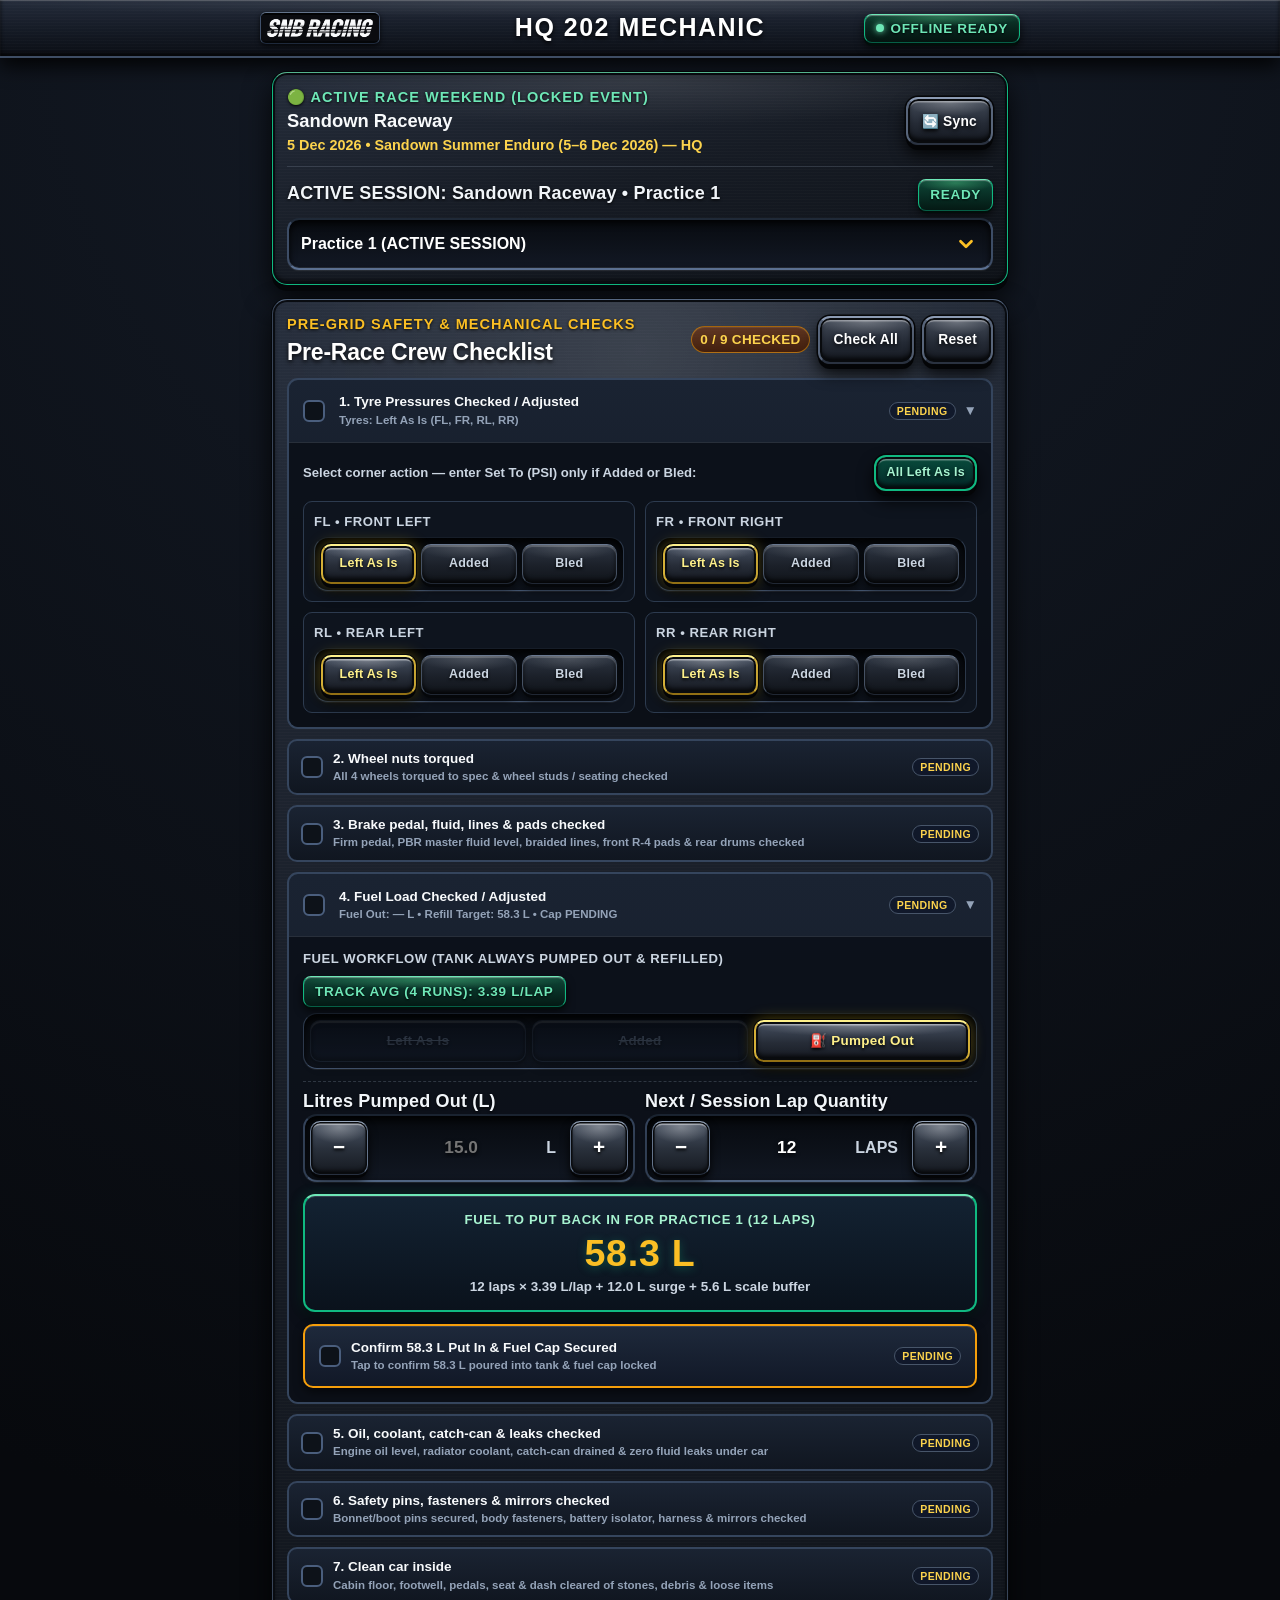
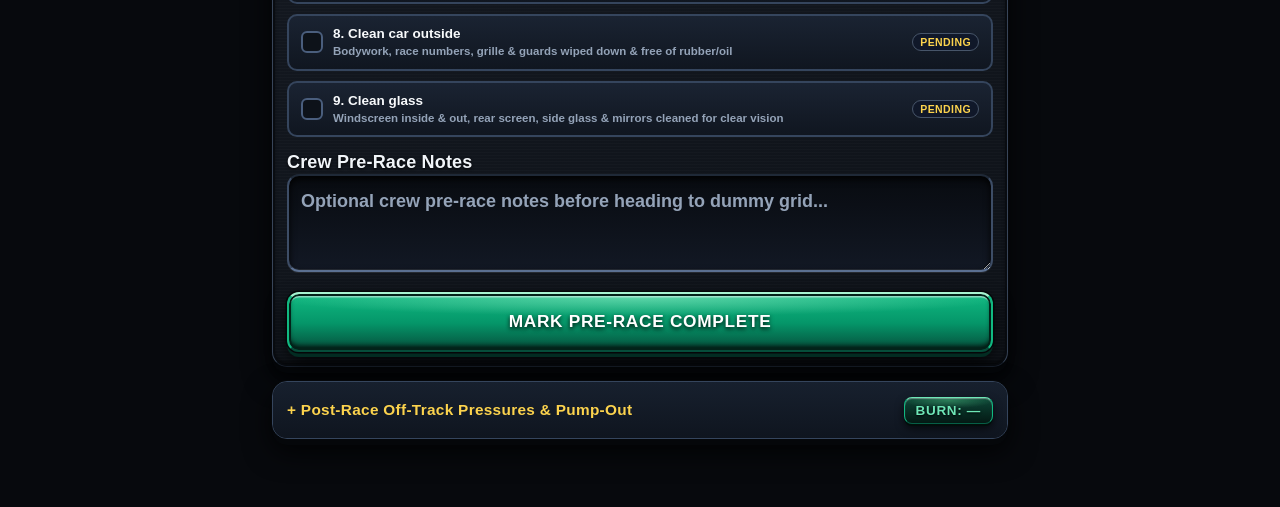
==== commit 467bf9c1: "Clean up Sandown HQ loader button, pending session badges, tap-to-Tune & auto-advance session flow (" ====
--- a/mechanic.html
+++ b/mechanic.html
@@ -13,7 +13,7 @@
   <link rel="manifest" href="./manifest-mech.json" />
   <link rel="apple-touch-icon" href="./apple-touch-icon.png" />
   <link rel="icon" type="image/png" sizes="192x192" href="./icon-192.png" />
-  <link rel="stylesheet" href="./styles.css?v=1.0.10" />
+  <link rel="stylesheet" href="./styles.css?v=1.0.15" />
 </head>
 <body class="crew-page-body">
   <!-- Sticky 3D Brushed-Metal AgerPro Header -->
@@ -165,7 +165,7 @@
 
         <div class="field-group" style="margin-top: 12px; margin-bottom: 0;">
           <div class="field-label-row">
-            <label class="field-label" for="mechSessionSelect">ACTIVE WEEKEND SESSION</label>
+            <label class="field-label" for="mechSessionSelect" id="mechActiveSessionBannerText">ACTIVE SESSION: SANDOWN RACEWAY &bull; PRACTICE 1</label>
             <span class="locked-badge mono" id="mechLastSavedBadge">READY</span>
           </div>
           <select id="mechSessionSelect" class="select-input crew-touch-select" aria-label="Select Active Event Session"></select>
@@ -413,7 +413,7 @@
                 >
                   <span class="crew-check-copy">
                     <span class="crew-check-title">4. Fuel Load Checked / Adjusted</span>
-                    <span class="crew-check-sub" id="preRaceFuelActionSummaryBadge">Session fuel load verified, filler cap locked &amp; tank breather clear</span>
+                    <span class="crew-check-sub" id="preRaceFuelActionSummaryBadge">Pump tank empty, verify next session refill litres &amp; confirm fuel cap secured</span>
                   </span>
                   <span class="crew-task-header-right">
                     <span class="crew-check-status mono" id="preRaceStatus_fuelLoad">PENDING</span>
@@ -422,66 +422,120 @@
                 </button>
               </div>
 
-              <!-- Collapsible Drawer Body: 3-Way Pill Selector (Left As Is | Added | Pumped Out) + Conditional Litres In (L) + Fuel Cap On Check -->
+              <!-- Collapsible Drawer Body: Pumped-Out Mode + Litres Pumped Out (L) + Next-Session Refill Callout + Confirm Put In & Cap Secured -->
               <div class="crew-task-drawer-body" id="fuelDrawerBody">
                 <div class="crew-fuel-drawer-inner">
                   <div class="crew-fuel-action-row">
-                    <span class="crew-tyre-action-corner-label">PRE-SESSION FUEL ACTION</span>
-                    <div class="seg-toggle crew-fuel-action-seg" role="group" aria-label="Pre-Session Fuel Load Action">
-                      <button type="button" class="seg-btn active" id="preFuelBtn_Left" data-pre-fuel-action="Left As Is" aria-pressed="true">Left As Is</button>
-                      <button type="button" class="seg-btn" id="preFuelBtn_Added" data-pre-fuel-action="Added" aria-pressed="false">Added</button>
-                      <button type="button" class="seg-btn" id="preFuelBtn_PumpedOut" data-pre-fuel-action="Pumped Out" aria-pressed="false">Pumped Out</button>
-                    </div>
-                  </div>
-
-                  <div class="crew-fuel-conditional-grid" id="preFuelConditionalWrap" style="display: none;">
+                    <div class="crew-fuel-mode-header-row">
+                      <span class="crew-tyre-action-corner-label">FUEL WORKFLOW (TANK ALWAYS PUMPED OUT &amp; REFILLED)</span>
+                      <span class="locked-badge mono" id="mechCircuitBurnAvgBadge">TRACK AVG: 1.30 L/LAP</span>
+                    </div>
+                    <div class="seg-toggle crew-fuel-action-seg" role="group" aria-label="Pre-Session Fuel Load Mode">
+                      <button
+                        type="button"
+                        class="seg-btn is-disabled-fuel-opt"
+                        id="preFuelBtn_Left"
+                        disabled
+                        aria-disabled="true"
+                        title="Fuel is never left as is — tank is always pumped out and refilled for the next session"
+                      >
+                        Left As Is
+                      </button>
+                      <button
+                        type="button"
+                        class="seg-btn is-disabled-fuel-opt"
+                        id="preFuelBtn_Added"
+                        disabled
+                        aria-disabled="true"
+                        title="Use Pumped Out + Next Session Refill below"
+                      >
+                        Added
+                      </button>
+                      <button
+                        type="button"
+                        class="seg-btn active"
+                        id="preFuelBtn_PumpedOut"
+                        data-pre-fuel-action="Pumped Out"
+                        aria-pressed="true"
+                      >
+                        &#9981; Pumped Out
+                      </button>
+                    </div>
+                  </div>
+
+                  <!-- Primary Numeric Input: Litres Pumped Out (L) (#mechFuelOutL) + Target Session Lap Quantity -->
+                  <div class="crew-fuel-conditional-grid" id="preFuelConditionalWrap">
                     <div class="field-group" style="margin-bottom: 0;">
-                      <label class="field-label" id="preFuelDeltaLabel" for="preFuelDeltaL">Litres In (L)</label>
-                      <div class="num-input-wrap">
-                        <input
-                          type="number"
-                          id="preFuelDeltaL"
-                          class="num-input crew-num-input"
-                          placeholder="15.0"
-                          min="0"
-                          max="75.0"
-                          step="0.1"
-                          inputmode="decimal"
-                        />
-                        <span class="num-unit-badge">L</span>
+                      <label class="field-label" id="preFuelDeltaLabel" for="mechFuelOutL">Litres Pumped Out (L)</label>
+                      <div class="num-stepper crew-touch-stepper">
+                        <button type="button" class="stepper-btn crew-stepper-btn" data-crew-step-target="mechFuelOutL" data-step="-0.5" data-fallback="12.0" aria-label="Decrease Litres Pumped Out">&minus;</button>
+                        <div class="num-input-wrap">
+                          <input
+                            type="number"
+                            id="mechFuelOutL"
+                            class="num-input crew-num-input"
+                            placeholder="15.0"
+                            min="0"
+                            max="75.0"
+                            step="0.1"
+                            inputmode="decimal"
+                          />
+                          <span class="num-unit-badge">L</span>
+                        </div>
+                        <button type="button" class="stepper-btn crew-stepper-btn" data-crew-step-target="mechFuelOutL" data-step="0.5" data-fallback="12.0" aria-label="Increase Litres Pumped Out">+</button>
                       </div>
                     </div>
 
                     <div class="field-group" style="margin-bottom: 0;">
-                      <label class="field-label" for="preFuelSetToL">Set To / Tank Total (L) (Optional)</label>
-                      <div class="num-input-wrap">
-                        <input
-                          type="number"
-                          id="preFuelSetToL"
-                          class="num-input crew-num-input"
-                          placeholder="26.0"
-                          min="0"
-                          max="75.0"
-                          step="0.1"
-                          inputmode="decimal"
-                        />
-                        <span class="num-unit-badge">L</span>
-                      </div>
-                    </div>
-                  </div>
-
-                  <!-- Dedicated Fuel Cap On & Secured Check (Required for Fuel Load Task Completion) -->
+                      <label class="field-label" for="mechNextSessionLaps">Next / Session Lap Quantity</label>
+                      <div class="num-stepper crew-touch-stepper">
+                        <button type="button" class="stepper-btn crew-stepper-btn" data-crew-step-target="mechNextSessionLaps" data-step="-1" data-fallback="12" aria-label="Decrease Session Lap Quantity">&minus;</button>
+                        <div class="num-input-wrap">
+                          <input
+                            type="number"
+                            id="mechNextSessionLaps"
+                            class="num-input crew-num-input"
+                            placeholder="12"
+                            min="1"
+                            max="60"
+                            step="1"
+                            inputmode="numeric"
+                          />
+                          <span class="num-unit-badge">LAPS</span>
+                        </div>
+                        <button type="button" class="stepper-btn crew-stepper-btn" data-crew-step-target="mechNextSessionLaps" data-step="1" data-fallback="12" aria-label="Increase Session Lap Quantity">+</button>
+                      </div>
+                    </div>
+                  </div>
+
+                  <!-- High-Contrast 3D Next Session Refill Callout Box (#mechNextFuelPourBox) -->
+                  <div class="crew-next-fuel-pour-box" id="mechNextFuelPourBox" role="region" aria-live="polite">
+                    <div class="crew-next-fuel-pour-eyebrow mono" id="mechNextFuelPourLabel">
+                      FUEL TO PUT BACK IN FOR PRACTICE 1 (12 LAPS)
+                    </div>
+                    <div class="crew-next-fuel-pour-val tabular txt-emerald" id="mechNextFuelPourValue">
+                      27.6 L
+                    </div>
+                    <div class="crew-next-fuel-pour-sub mono" id="mechNextFuelPourSub">
+                      12 laps &times; 1.30 L/lap + 12.0 L surge
+                    </div>
+                    <div class="crew-next-fuel-pour-warn mono" id="mechNextFuelPourWarn" style="display: none;">
+                      &#9888;&#65039; EXCEEDS 74.0 L TANK CAPACITY &mdash; CHECK BALLAST / LAPS!
+                    </div>
+                  </div>
+
+                  <!-- Bold 3D Confirmation Card (#mechFuelPourConfirmed) — Required to Mark Task 4 Checked -->
                   <button
                     type="button"
-                    class="crew-check-row crew-fuel-cap-check-row"
-                    id="btnPreFuelCapOnCheck"
-                    data-pre-fuel-cap-check="fuelCapOn"
+                    class="crew-check-row crew-fuel-confirm-pour-card"
+                    id="mechFuelPourConfirmed"
+                    data-pre-fuel-confirm-pour="true"
                     aria-pressed="false"
                   >
                     <span class="crew-check-box" aria-hidden="true">&#10003;</span>
                     <span class="crew-check-copy">
-                      <span class="crew-check-title">Fuel cap on &amp; secured</span>
-                      <span class="crew-check-sub">Filler cap locked tight &amp; tank breather clear (required for Fuel check)</span>
+                      <span class="crew-check-title" id="mechFuelPourConfirmedTitle">Confirm 27.6 L Put In &amp; Fuel Cap Secured</span>
+                      <span class="crew-check-sub" id="mechFuelPourConfirmedSub">Saves 27.6 L Fuel In, locks Fuel Cap On &amp; marks Fuel Check complete</span>
                     </span>
                     <span class="crew-check-status mono" id="preFuelCapOnStatusBadge">PENDING</span>
                   </button>
@@ -758,16 +812,16 @@
             </div>
           </div>
 
-          <!-- Fuel In (L), Fuel Pumped Out (L), Laps Completed & Post-Race / Pit Notes -->
+          <!-- Fuel In (L), Laps Completed & Post-Race / Pit Notes -->
           <div class="crew-postrace-subcard">
             <div class="section-header crew-section-header">
               <div>
                 <div class="section-eyebrow">POST-SESSION FUEL &amp; LAPS</div>
-                <h2 class="section-title">Fuel In, Fuel Pumped Out &amp; Laps</h2>
+                <h2 class="section-title">Fuel In, Laps Completed &amp; Pit Notes</h2>
               </div>
             </div>
 
-            <div class="crew-fuel-grid" style="margin-bottom: 14px;">
+            <div class="crew-fuel-grid" style="margin-bottom: 14px; grid-template-columns: repeat(2, minmax(0, 1fr));">
               <div class="field-group" style="margin-bottom: 0;">
                 <label class="field-label" for="mechFuelInL">Fuel In (L)</label>
                 <div class="num-stepper crew-touch-stepper">
@@ -777,18 +831,6 @@
                     <span class="num-unit-badge">L</span>
                   </div>
                   <button type="button" class="stepper-btn crew-stepper-btn" data-crew-step-target="mechFuelInL" data-step="0.5" data-fallback="25.0" aria-label="Increase Fuel In">+</button>
-                </div>
-              </div>
-
-              <div class="field-group" style="margin-bottom: 0;">
-                <label class="field-label" for="mechFuelOutL">Fuel Pumped Out (L)</label>
-                <div class="num-stepper crew-touch-stepper">
-                  <button type="button" class="stepper-btn crew-stepper-btn" data-crew-step-target="mechFuelOutL" data-step="-0.5" data-fallback="10.0" aria-label="Decrease Fuel Pumped Out">&minus;</button>
-                  <div class="num-input-wrap">
-                    <input type="number" id="mechFuelOutL" class="num-input crew-num-input" placeholder="&mdash;" min="0" max="75.0" step="0.5" inputmode="decimal" />
-                    <span class="num-unit-badge">L</span>
-                  </div>
-                  <button type="button" class="stepper-btn crew-stepper-btn" data-crew-step-target="mechFuelOutL" data-step="0.5" data-fallback="10.0" aria-label="Increase Fuel Pumped Out">+</button>
                 </div>
               </div>
 
@@ -826,6 +868,6 @@
 
   <div id="pitToast" class="pit-toast" role="status" aria-live="polite"></div>
 
-  <script src="./app.js?v=1.0.10"></script>
+  <script src="./app.js?v=1.0.15"></script>
 </body>
 </html>
--- a/styles.css
+++ b/styles.css
@@ -4008,6 +4008,12 @@
   color: #FDE047;
 }
 
+.session-row-status-pill.pending {
+  background: rgba(56, 189, 248, 0.16);
+  border: 1px solid rgba(56, 189, 248, 0.58);
+  color: #7DD3FC;
+}
+
 .session-row-delete-btn {
   width: 28px !important;
   min-width: 28px !important;
@@ -6234,6 +6240,14 @@
     0 2px 6px rgba(0, 0, 0, 0.75);
 }
 
+.jet-location-select.loc-out {
+  color: #94A3B8;
+  border-color: rgba(100, 116, 139, 0.45);
+  border-top-color: #64748B;
+  background-color: #0F141C;
+  box-shadow: inset 0 1px 0 rgba(255, 255, 255, 0.06);
+}
+
 /* =========================================================
    v0.8.9 — LOCKED 10-PC SPACER INVENTORY, CALDER 2024 INTERCOMP 5-ROW BASELINE & TRIM DELTA TRACKER
    ========================================================= */
@@ -8076,11 +8090,13 @@
   gap: 10px;
 }
 
-.crew-check-row {
+.crew-check-row,
+.mech-check-row {
   width: 100%;
-  min-height: 62px;
-  padding: 12px 14px;
-  border-radius: 11px;
+  padding: 10px 12px;
+  min-height: unset;
+  height: auto;
+  border-radius: 10px;
   background: linear-gradient(180deg, #1A2332 0%, #101620 100%);
   border: 2px solid #35455D;
   color: #F8FAFC;
@@ -8090,15 +8106,17 @@
   display: flex;
   align-items: center;
   justify-content: space-between;
-  gap: 12px;
+  gap: 10px;
   transition: border-color 0.15s ease, background 0.15s ease, box-shadow 0.15s ease;
 }
 
-.crew-check-row:hover {
+.crew-check-row:hover,
+.mech-check-row:hover {
   border-color: #546B8C;
 }
 
-.crew-check-row.is-checked {
+.crew-check-row.is-checked,
+.mech-check-row.is-checked {
   border-color: #10B981;
   background: linear-gradient(180deg, rgba(6, 95, 70, 0.45) 0%, rgba(6, 78, 59, 0.25) 100%);
   box-shadow: 0 0 12px rgba(16, 185, 129, 0.22);
@@ -8106,20 +8124,21 @@
 
 .crew-check-box {
   flex-shrink: 0;
-  width: 36px;
-  height: 36px;
-  border-radius: 9px;
+  width: 22px;
+  height: 22px;
+  border-radius: 6px;
   display: inline-flex;
   align-items: center;
   justify-content: center;
-  font-size: 1.15rem;
+  font-size: 13px;
   font-weight: 900;
   color: transparent;
   background: #0D1219;
   border: 2px solid #4A5E7D;
 }
 
-.crew-check-row.is-checked .crew-check-box {
+.crew-check-row.is-checked .crew-check-box,
+.mech-check-row.is-checked .crew-check-box {
   color: #051B14;
   background: linear-gradient(180deg, #34D399 0%, #10B981 100%);
   border-color: #6EE7B7;
@@ -8134,23 +8153,27 @@
 }
 
 .crew-check-title {
-  font-size: 0.98rem;
-  font-weight: 900;
+  font-size: 13.5px;
+  font-weight: 900;
+  line-height: 1.2;
   color: #F8FAFC;
 }
 
 .crew-check-sub {
-  font-size: 0.84rem;
+  font-size: 11.5px;
   font-weight: 700;
   color: #94A3B8;
-  line-height: 1.3;
+  line-height: 1.25;
+  white-space: nowrap;
+  overflow: hidden;
+  text-overflow: ellipsis;
 }
 
 .crew-check-status {
   flex-shrink: 0;
-  padding: 4px 9px;
+  padding: 2px 7px;
   border-radius: 999px;
-  font-size: 0.78rem;
+  font-size: 10.5px;
   font-weight: 900;
   letter-spacing: 0.04em;
   background: rgba(15, 23, 42, 0.8);
@@ -8158,7 +8181,8 @@
   color: #FCD34D;
 }
 
-.crew-check-row.is-checked .crew-check-status {
+.crew-check-row.is-checked .crew-check-status,
+.mech-check-row.is-checked .crew-check-status {
   background: rgba(6, 95, 70, 0.85);
   border-color: #34D399;
   color: #A7F3D0;
@@ -8453,6 +8477,14 @@
   gap: 6px;
 }
 
+.crew-fuel-mode-header-row {
+  display: flex;
+  align-items: center;
+  justify-content: space-between;
+  gap: 8px;
+  flex-wrap: wrap;
+}
+
 .crew-fuel-action-seg {
   display: grid;
   grid-template-columns: repeat(3, minmax(0, 1fr));
@@ -8463,6 +8495,17 @@
   min-height: 42px;
   font-size: 0.84rem;
   font-weight: 900;
+}
+
+.crew-fuel-action-seg .seg-btn.is-disabled-fuel-opt,
+.crew-fuel-action-seg .seg-btn:disabled {
+  opacity: 0.35 !important;
+  cursor: not-allowed !important;
+  pointer-events: none;
+  background: rgba(15, 23, 42, 0.45) !important;
+  border-color: rgba(71, 85, 105, 0.4) !important;
+  color: #64748B !important;
+  text-decoration: line-through;
 }
 
 .crew-fuel-conditional-grid {
@@ -8477,6 +8520,85 @@
   .crew-fuel-conditional-grid {
     grid-template-columns: 1fr;
   }
+}
+
+/* High-Contrast 3D Next Session Refill Callout Box */
+.crew-next-fuel-pour-box {
+  padding: 14px 16px;
+  border-radius: 12px;
+  background: linear-gradient(180deg, #132232 0%, #0A121C 100%);
+  border: 2px solid #10B981;
+  border-top-color: #6EE7B7;
+  box-shadow:
+    0 5px 14px rgba(0, 0, 0, 0.65),
+    0 0 14px rgba(16, 185, 129, 0.2),
+    inset 0 1px 0 rgba(255, 255, 255, 0.14);
+  display: flex;
+  flex-direction: column;
+  align-items: center;
+  text-align: center;
+  gap: 4px;
+}
+
+.crew-next-fuel-pour-box.is-over-tank {
+  border-color: #EF4444;
+  border-top-color: #FCA5A5;
+  background: linear-gradient(180deg, rgba(127, 29, 29, 0.45) 0%, #0D1118 100%);
+  box-shadow:
+    0 5px 14px rgba(0, 0, 0, 0.65),
+    0 0 16px rgba(239, 68, 68, 0.35);
+}
+
+.crew-next-fuel-pour-eyebrow {
+  font-size: 0.82rem;
+  font-weight: 900;
+  letter-spacing: 0.05em;
+  color: #A7F3D0;
+  text-transform: uppercase;
+}
+
+.crew-next-fuel-pour-val {
+  font-size: 2.35rem;
+  font-weight: 900;
+  line-height: 1.1;
+  letter-spacing: 0.02em;
+  text-shadow: 0 2px 10px rgba(16, 185, 129, 0.35);
+}
+
+.crew-next-fuel-pour-sub {
+  font-size: 0.84rem;
+  font-weight: 800;
+  color: #CBD5E1;
+  line-height: 1.35;
+}
+
+.crew-next-fuel-pour-warn {
+  margin-top: 4px;
+  padding: 5px 10px;
+  border-radius: 7px;
+  background: rgba(239, 68, 68, 0.22);
+  border: 1px solid #F87171;
+  color: #FECACA;
+  font-size: 0.8rem;
+  font-weight: 900;
+}
+
+.crew-fuel-confirm-pour-card {
+  min-height: 64px;
+  padding: 12px 14px;
+  background: linear-gradient(180deg, #1E293B 0%, #111827 100%);
+  border: 2px solid #F59E0B;
+  box-shadow:
+    0 4px 10px rgba(0, 0, 0, 0.55),
+    inset 0 1px 0 rgba(255, 255, 255, 0.12);
+}
+
+.crew-fuel-confirm-pour-card.is-checked {
+  border-color: #10B981;
+  background: linear-gradient(180deg, rgba(6, 95, 70, 0.55) 0%, rgba(6, 78, 59, 0.35) 100%);
+  box-shadow:
+    0 0 14px rgba(16, 185, 129, 0.32),
+    inset 0 1px 0 rgba(255, 255, 255, 0.18);
 }
 
 .crew-mark-complete-btn {
@@ -8600,15 +8722,9 @@
 
 .pre-session-readiness-grid {
   display: grid;
-  grid-template-columns: 1.35fr 1fr;
+  grid-template-columns: 1fr;
   gap: 10px;
   align-items: stretch;
-}
-
-@media (max-width: 720px) {
-  .pre-session-readiness-grid {
-    grid-template-columns: 1fr;
-  }
 }
 
 .pre-session-crew-box,
@@ -8755,7 +8871,7 @@
 .driver-pre-checklist-stack {
   display: flex;
   flex-direction: column;
-  gap: 8px;
+  gap: 6px;
 }
 
 .pre-session-driver-log-row {
@@ -8765,7 +8881,8 @@
 }
 
 .crew-fuel-cap-check-row {
-  min-height: 56px;
+  min-height: unset;
+  height: auto;
   padding: 10px 12px;
   background: linear-gradient(180deg, #16202F 0%, #0E141E 100%);
   border: 2px solid #3B4C66;
@@ -8774,20 +8891,21 @@
 .driver-pre-check-chip {
   position: relative;
   width: 100%;
-  min-height: 58px;
-  padding: 10px 13px;
-  border-radius: 11px;
+  padding: 10px 12px;
+  min-height: unset;
+  height: auto;
+  border-radius: 10px;
   background: linear-gradient(180deg, #1A2332 0%, #101620 100%);
   border: 2px solid #35455D;
   color: #F8FAFC;
-  font-size: 0.92rem;
+  font-size: 13.5px;
   font-weight: 900;
   cursor: pointer;
   user-select: none;
   display: flex;
   align-items: center;
   justify-content: space-between;
-  gap: 12px;
+  gap: 10px;
   box-shadow:
     0 3px 8px rgba(0, 0, 0, 0.55),
     inset 0 1px 0 rgba(255, 255, 255, 0.08);
@@ -8800,8 +8918,9 @@
 
 .driver-pre-check-chip.is-readonly {
   cursor: default;
-  min-height: 48px;
-  padding: 8px 12px;
+  min-height: unset;
+  height: auto;
+  padding: 10px 12px;
 }
 
 .driver-pre-check-input {
@@ -8813,18 +8932,42 @@
 }
 
 .driver-pre-check-box {
-  width: 34px;
-  height: 34px;
-  border-radius: 9px;
+  width: 22px;
+  height: 22px;
+  border-radius: 6px;
   display: inline-flex;
   align-items: center;
   justify-content: center;
-  font-size: 1.1rem;
+  font-size: 13px;
   font-weight: 900;
   color: transparent;
   background: #0D1219;
   border: 2px solid #4A5E7D;
   flex-shrink: 0;
+}
+
+.driver-pre-check-chip .crew-check-title,
+.driver-pre-check-label {
+  font-size: 13.5px;
+  font-weight: 900;
+  line-height: 1.2;
+  color: #F8FAFC;
+}
+
+.driver-pre-check-chip .crew-check-sub {
+  font-size: 11.5px;
+  font-weight: 700;
+  line-height: 1.25;
+  color: #94A3B8;
+  white-space: nowrap;
+  overflow: hidden;
+  text-overflow: ellipsis;
+}
+
+.driver-pre-check-chip .crew-check-status {
+  padding: 2px 7px;
+  font-size: 10.5px;
+  font-weight: 900;
 }
 
 .driver-pre-check-chip.is-checked {
@@ -9048,5 +9191,160 @@
   }
 }
 
-
-
+/* ============================================================================
+   ACTIVE SESSION BANNER (TUNE TAB) & CLICKABLE LIVE SESSION ROWS
+   ============================================================================ */
+.tune-active-session-banner {
+  display: flex;
+  align-items: center;
+  justify-content: space-between;
+  flex-wrap: wrap;
+  gap: 10px;
+  padding: 12px 14px;
+  margin-bottom: 12px;
+  border-radius: var(--radius-md);
+  background:
+    radial-gradient(ellipse 75% 45% at 50% 8%, rgba(16, 185, 129, 0.22) 0%, transparent 70%),
+    linear-gradient(180deg, #0E362B 0%, #071F19 60%, #04120F 100%);
+  border: 2px solid #10B981;
+  border-top-color: #6EE7B7;
+  border-bottom-color: #065F46;
+  box-shadow:
+    0 4px 0 #020D0A,
+    0 8px 18px rgba(0, 0, 0, 0.8),
+    inset 0 1.5px 1px rgba(255, 255, 255, 0.28);
+}
+
+.tune-active-session-left {
+  display: flex;
+  align-items: center;
+  gap: 9px;
+  min-width: 0;
+  flex: 1 1 auto;
+}
+
+.tune-active-session-dot {
+  width: 10px;
+  height: 10px;
+  border-radius: 50%;
+  background: #34D399;
+  box-shadow: 0 0 8px #34D399;
+  flex-shrink: 0;
+}
+
+.tune-active-session-text {
+  font-size: 16px;
+  font-weight: 900;
+  letter-spacing: 0.04em;
+  text-transform: uppercase;
+  color: #ECFDF5;
+  text-shadow: 0 2px 3px rgba(0, 0, 0, 0.9);
+  line-height: 1.25;
+}
+
+.tune-active-session-right {
+  flex: 0 1 250px;
+  min-width: 185px;
+}
+
+.tune-active-session-select {
+  min-height: 44px;
+  padding: 6px 10px;
+  font-size: 14.5px;
+  font-weight: 800;
+  background: #061511;
+  border-color: #10B981;
+  color: #ECFDF5;
+}
+
+.pending-not-run-badge,
+.session-row-status-pill.pending {
+  display: inline-flex;
+  align-items: center;
+  gap: 5px;
+  padding: 4px 10px;
+  border-radius: 8px;
+  font-size: 12.5px;
+  font-weight: 900;
+  letter-spacing: 0.04em;
+  text-transform: uppercase;
+  color: #FDE68A;
+  background: linear-gradient(180deg, #5C3409 0%, #381F04 100%);
+  border: 1.5px solid #F59E0B;
+  border-top-color: #FDE047;
+  border-bottom-color: #92400E;
+  box-shadow:
+    0 2px 0 rgba(0, 0, 0, 0.7),
+    inset 0 1px 1px rgba(255, 255, 255, 0.25);
+  white-space: nowrap;
+}
+
+.pending-not-run-strip {
+  display: flex;
+  align-items: center;
+  justify-content: space-between;
+  flex-wrap: wrap;
+  gap: 8px;
+  padding: 11px 13px;
+  margin-bottom: 12px;
+  border-radius: var(--radius-sm);
+  background:
+    radial-gradient(ellipse 80% 45% at 50% 6%, rgba(251, 191, 36, 0.14) 0%, transparent 70%),
+    linear-gradient(180deg, #1A1307 0%, #261B09 100%);
+  border: 1.5px solid #D97706;
+  border-top-color: #92400E;
+  border-bottom-color: #FBBF24;
+  color: #FDE68A;
+  font-size: 14px;
+  font-weight: 800;
+}
+
+.session-compact-row.is-live-clickable {
+  cursor: pointer;
+}
+
+.session-compact-row.is-live-clickable:hover {
+  border-color: #34D399;
+}
+
+.session-row-chevron-btn {
+  display: inline-flex;
+  align-items: center;
+  justify-content: center;
+  width: 34px;
+  height: 34px;
+  padding: 0;
+  margin-right: 4px;
+  border-radius: 7px;
+  background: rgba(15, 23, 42, 0.75);
+  border: 1px solid #475569;
+  color: #CBD5E1;
+  font-size: 13px;
+  cursor: pointer;
+  flex-shrink: 0;
+}
+
+.session-row-chevron-btn:hover {
+  border-color: #94A3B8;
+  color: #FFFFFF;
+}
+
+.session-row-open-tune-pill {
+  display: inline-flex;
+  align-items: center;
+  gap: 4px;
+  padding: 3px 8px;
+  border-radius: 7px;
+  font-size: 12px;
+  font-weight: 900;
+  letter-spacing: 0.04em;
+  text-transform: uppercase;
+  color: #6EE7B7;
+  background: rgba(6, 78, 59, 0.65);
+  border: 1px solid #10B981;
+  white-space: nowrap;
+}
+
+
+
+
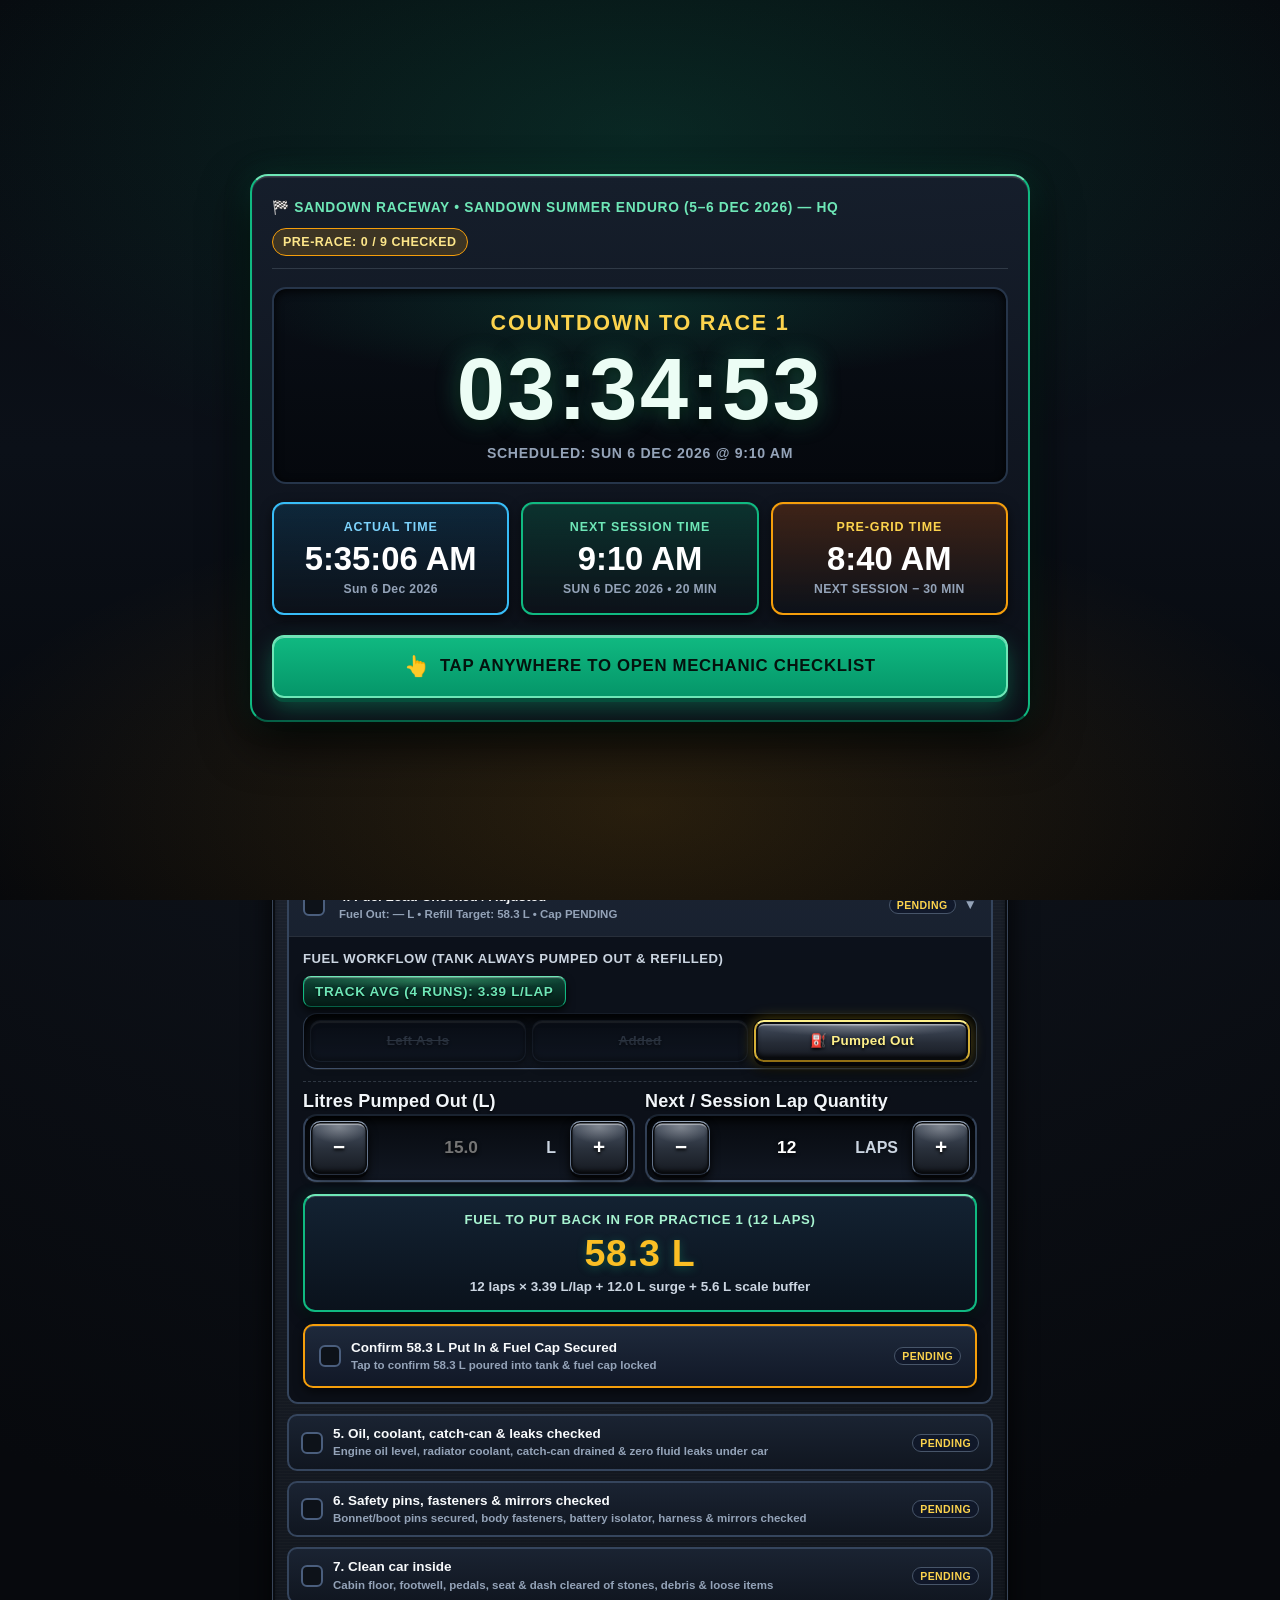
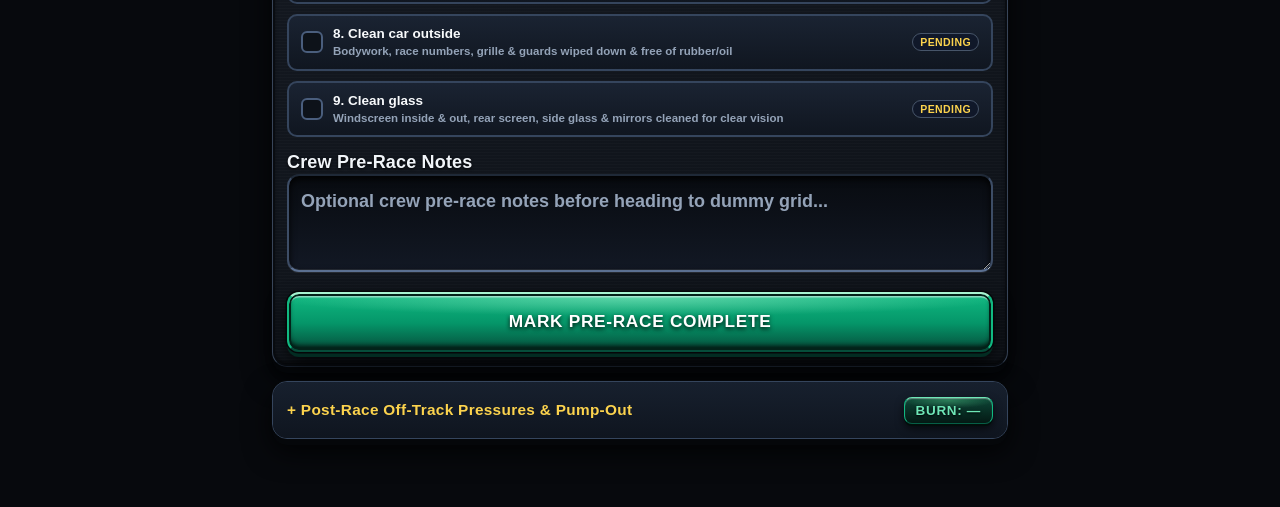
==== commit 23a51ce8: "Add full-screen Next-Session Countdown overlay with 3-min idle auto-return to mechanic.html (v1.0.16" ====
--- a/mechanic.html
+++ b/mechanic.html
@@ -13,7 +13,7 @@
   <link rel="manifest" href="./manifest-mech.json" />
   <link rel="apple-touch-icon" href="./apple-touch-icon.png" />
   <link rel="icon" type="image/png" sizes="192x192" href="./icon-192.png" />
-  <link rel="stylesheet" href="./styles.css?v=1.0.15" />
+  <link rel="stylesheet" href="./styles.css?v=1.0.16" />
 </head>
 <body class="crew-page-body">
   <!-- Sticky 3D Brushed-Metal AgerPro Header -->
@@ -71,6 +71,15 @@
       <div class="header-actions">
         <button
           type="button"
+          id="btnMechHeaderCountdown"
+          class="btn btn-amber-outline mech-header-countdown-btn"
+          aria-label="Open Next-Session Countdown Screen"
+          title="Jump to Full-Screen Next-Session Countdown"
+        >
+          &#9201; Countdown
+        </button>
+        <button
+          type="button"
           id="btnInstallPwa"
           class="btn btn-amber-outline"
           style="display: none; padding: 6px 10px; font-size: 13.5px;"
@@ -866,8 +875,71 @@
     </div>
   </main>
 
+  <!-- =========================================================
+       FULL-SCREEN NEXT-SESSION COUNTDOWN OVERLAY (#mechCountdownScreen)
+       Shown on load when an active event has an upcoming session with a scheduled start time,
+       via the header "Countdown" toggle, or after 3 minutes (180s) of checklist inactivity.
+       ========================================================= -->
+  <section
+    id="mechCountdownScreen"
+    class="mech-countdown-overlay"
+    role="dialog"
+    aria-modal="false"
+    aria-labelledby="mechCountdownHeading"
+    tabindex="0"
+    style="display: none;"
+  >
+    <div class="mech-countdown-panel">
+      <div class="mech-countdown-top-bar">
+        <span class="mech-countdown-event-badge mono" id="mechCountdownEventBadge">
+          &#127937; SANDOWN RACEWAY &bull; ACTIVE RACE WEEKEND
+        </span>
+        <span class="mech-countdown-precheck-pill mono" id="mechCountdownPrecheckPill">
+          PRE-RACE: 0 / 9 CHECKED
+        </span>
+      </div>
+
+      <div class="mech-countdown-hero">
+        <div class="mech-countdown-heading mono" id="mechCountdownHeading">
+          COUNTDOWN TO PRACTICE 1
+        </div>
+        <div class="mech-countdown-clock tabular" id="mechCountdownClock" aria-live="polite">
+          00:00:00
+        </div>
+        <div class="mech-countdown-status-sub mono" id="mechCountdownStatusSub">
+          SCHEDULED SESSION COUNTDOWN
+        </div>
+      </div>
+
+      <div class="mech-countdown-times-grid">
+        <div class="mech-countdown-time-card is-actual">
+          <div class="mech-countdown-time-label mono">ACTUAL TIME</div>
+          <div class="mech-countdown-time-val tabular" id="mechCountdownActualTime">--:--:--</div>
+          <div class="mech-countdown-time-sub mono" id="mechCountdownActualDay">LIVE DEVICE CLOCK</div>
+        </div>
+
+        <div class="mech-countdown-time-card is-next">
+          <div class="mech-countdown-time-label mono">NEXT SESSION TIME</div>
+          <div class="mech-countdown-time-val tabular" id="mechCountdownNextSessionTime">--:--</div>
+          <div class="mech-countdown-time-sub mono" id="mechCountdownNextSessionDay">SCHEDULED START</div>
+        </div>
+
+        <div class="mech-countdown-time-card is-pregrid" id="mechCountdownPreGridCard">
+          <div class="mech-countdown-time-label mono">PRE-GRID TIME</div>
+          <div class="mech-countdown-time-val tabular" id="mechCountdownPreGridTime">--:--</div>
+          <div class="mech-countdown-time-sub mono" id="mechCountdownPreGridSub">NEXT SESSION &minus; 30 MIN</div>
+        </div>
+      </div>
+
+      <div class="mech-countdown-tap-cue" id="mechCountdownTapCue" role="button" aria-label="Tap anywhere to open mechanic checklist">
+        <span class="mech-countdown-tap-icon" aria-hidden="true">&#128070;</span>
+        <span class="mech-countdown-tap-text">Tap anywhere to open mechanic checklist</span>
+      </div>
+    </div>
+  </section>
+
   <div id="pitToast" class="pit-toast" role="status" aria-live="polite"></div>
 
-  <script src="./app.js?v=1.0.15"></script>
+  <script src="./app.js?v=1.0.16"></script>
 </body>
 </html>
--- a/styles.css
+++ b/styles.css
@@ -9345,6 +9345,276 @@
   white-space: nowrap;
 }
 
-
-
-
+/* ============================================================================
+   FULL-SCREEN NEXT-SESSION COUNTDOWN OVERLAY (mechanic.html)
+   ============================================================================ */
+.mech-header-countdown-btn {
+  padding: 6px 11px !important;
+  min-height: 36px !important;
+  font-size: 12.5px !important;
+  font-weight: 900 !important;
+  letter-spacing: 0.03em;
+  white-space: nowrap;
+  display: inline-flex;
+  align-items: center;
+  gap: 5px;
+}
+
+.mech-header-countdown-btn.is-active {
+  background: linear-gradient(180deg, #F59E0B 0%, #D97706 100%) !important;
+  color: #090B0E !important;
+  border-color: #FDE68A !important;
+  box-shadow: 0 0 12px rgba(245, 158, 11, 0.45);
+}
+
+.mech-countdown-overlay {
+  position: fixed;
+  inset: 0;
+  z-index: 950;
+  background:
+    radial-gradient(ellipse 90% 60% at 50% 15%, rgba(16, 185, 129, 0.16) 0%, transparent 65%),
+    radial-gradient(ellipse 80% 50% at 50% 90%, rgba(245, 158, 11, 0.14) 0%, transparent 70%),
+    linear-gradient(180deg, #070A0F 0%, #0B1018 50%, #05070B 100%);
+  color: #F8FAFC;
+  display: flex;
+  align-items: center;
+  justify-content: center;
+  padding: calc(16px + env(safe-area-inset-top, 0px)) 16px calc(20px + env(safe-area-inset-bottom, 0px));
+  cursor: pointer;
+  user-select: none;
+  -webkit-tap-highlight-color: transparent;
+  overflow-y: auto;
+}
+
+.mech-countdown-overlay.is-pregrid-window {
+  background:
+    radial-gradient(ellipse 90% 60% at 50% 15%, rgba(245, 158, 11, 0.24) 0%, transparent 65%),
+    linear-gradient(180deg, #0D0B06 0%, #141008 50%, #070604 100%);
+}
+
+.mech-countdown-panel {
+  width: 100%;
+  max-width: 780px;
+  display: flex;
+  flex-direction: column;
+  gap: 18px;
+  padding: 22px 20px;
+  border-radius: 18px;
+  background:
+    linear-gradient(180deg, rgba(22, 30, 44, 0.94) 0%, rgba(11, 15, 23, 0.97) 100%);
+  border: 2.5px solid #10B981;
+  border-top-color: #6EE7B7;
+  border-bottom-color: #065F46;
+  box-shadow:
+    0 18px 48px rgba(0, 0, 0, 0.9),
+    0 0 28px rgba(16, 185, 129, 0.18),
+    inset 0 1.5px 1px rgba(255, 255, 255, 0.18);
+}
+
+.mech-countdown-overlay.is-pregrid-window .mech-countdown-panel {
+  border-color: #F59E0B;
+  border-top-color: #FDE68A;
+  border-bottom-color: #92400E;
+  box-shadow:
+    0 18px 48px rgba(0, 0, 0, 0.92),
+    0 0 32px rgba(245, 158, 11, 0.25),
+    inset 0 1.5px 1px rgba(255, 255, 255, 0.2);
+}
+
+.mech-countdown-top-bar {
+  display: flex;
+  align-items: center;
+  justify-content: space-between;
+  gap: 10px;
+  flex-wrap: wrap;
+  padding-bottom: 12px;
+  border-bottom: 1px solid rgba(148, 163, 184, 0.22);
+}
+
+.mech-countdown-event-badge {
+  font-size: 0.86rem;
+  font-weight: 900;
+  letter-spacing: 0.05em;
+  text-transform: uppercase;
+  color: #6EE7B7;
+}
+
+.mech-countdown-precheck-pill {
+  display: inline-flex;
+  align-items: center;
+  padding: 4px 10px;
+  border-radius: 999px;
+  font-size: 0.78rem;
+  font-weight: 900;
+  letter-spacing: 0.04em;
+  background: rgba(245, 158, 11, 0.18);
+  border: 1.5px solid #F59E0B;
+  color: #FDE68A;
+}
+
+.mech-countdown-precheck-pill.is-ready {
+  background: rgba(16, 185, 129, 0.22);
+  border-color: #34D399;
+  color: #A7F3D0;
+}
+
+.mech-countdown-hero {
+  text-align: center;
+  padding: 18px 14px;
+  border-radius: 14px;
+  background:
+    radial-gradient(ellipse 75% 55% at 50% 10%, rgba(16, 185, 129, 0.16) 0%, transparent 70%),
+    linear-gradient(180deg, #090E16 0%, #05080D 100%);
+  border: 2px solid #26354A;
+  box-shadow: inset 0 2px 10px rgba(0, 0, 0, 0.85);
+}
+
+.mech-countdown-heading {
+  font-size: clamp(1rem, 2.8vw, 1.35rem);
+  font-weight: 900;
+  letter-spacing: 0.08em;
+  text-transform: uppercase;
+  color: #FCD34D;
+  margin-bottom: 6px;
+}
+
+.mech-countdown-clock {
+  font-family: var(--font-mono, ui-monospace, SFMono-Regular, Menlo, Monaco, Consolas, monospace);
+  font-size: clamp(2.75rem, 11vw, 5.4rem);
+  font-weight: 900;
+  line-height: 1.05;
+  letter-spacing: 0.03em;
+  color: #ECFDF5;
+  text-shadow:
+    0 0 24px rgba(52, 211, 153, 0.38),
+    0 4px 10px rgba(0, 0, 0, 0.95);
+  margin: 4px 0 8px;
+}
+
+.mech-countdown-overlay.is-pregrid-window .mech-countdown-clock {
+  color: #FEF3C7;
+  text-shadow:
+    0 0 26px rgba(245, 158, 11, 0.48),
+    0 4px 10px rgba(0, 0, 0, 0.95);
+}
+
+.mech-countdown-status-sub {
+  font-size: 0.88rem;
+  font-weight: 800;
+  letter-spacing: 0.05em;
+  text-transform: uppercase;
+  color: #94A3B8;
+}
+
+.mech-countdown-times-grid {
+  display: grid;
+  grid-template-columns: repeat(3, minmax(0, 1fr));
+  gap: 12px;
+}
+
+@media (max-width: 640px) {
+  .mech-countdown-times-grid {
+    grid-template-columns: 1fr;
+    gap: 10px;
+  }
+}
+
+.mech-countdown-time-card {
+  padding: 14px 14px;
+  border-radius: 12px;
+  background: linear-gradient(180deg, #141C29 0%, #0C1119 100%);
+  border: 2px solid #2D3C52;
+  display: flex;
+  flex-direction: column;
+  align-items: center;
+  text-align: center;
+  gap: 4px;
+  box-shadow:
+    0 4px 12px rgba(0, 0, 0, 0.55),
+    inset 0 1px 0 rgba(255, 255, 255, 0.08);
+}
+
+.mech-countdown-time-card.is-actual {
+  border-color: #38BDF8;
+  background: linear-gradient(180deg, rgba(12, 74, 110, 0.35) 0%, rgba(12, 17, 25, 0.95) 100%);
+}
+
+.mech-countdown-time-card.is-next {
+  border-color: #10B981;
+  background: linear-gradient(180deg, rgba(6, 95, 70, 0.4) 0%, rgba(12, 17, 25, 0.95) 100%);
+}
+
+.mech-countdown-time-card.is-pregrid {
+  border-color: #F59E0B;
+  background: linear-gradient(180deg, rgba(120, 53, 15, 0.45) 0%, rgba(12, 17, 25, 0.95) 100%);
+}
+
+.mech-countdown-time-label {
+  font-size: 0.78rem;
+  font-weight: 900;
+  letter-spacing: 0.07em;
+  text-transform: uppercase;
+  color: #CBD5E1;
+}
+
+.mech-countdown-time-card.is-actual .mech-countdown-time-label {
+  color: #7DD3FC;
+}
+
+.mech-countdown-time-card.is-next .mech-countdown-time-label {
+  color: #6EE7B7;
+}
+
+.mech-countdown-time-card.is-pregrid .mech-countdown-time-label {
+  color: #FCD34D;
+}
+
+.mech-countdown-time-val {
+  font-family: var(--font-mono, ui-monospace, SFMono-Regular, Menlo, Monaco, Consolas, monospace);
+  font-size: clamp(1.45rem, 4.2vw, 2.05rem);
+  font-weight: 900;
+  line-height: 1.15;
+  color: #FFFFFF;
+}
+
+.mech-countdown-time-sub {
+  font-size: 0.76rem;
+  font-weight: 800;
+  color: #94A3B8;
+  letter-spacing: 0.03em;
+}
+
+.mech-countdown-tap-cue {
+  margin-top: 2px;
+  padding: 15px 18px;
+  border-radius: 12px;
+  background: linear-gradient(180deg, #10B981 0%, #059669 100%);
+  border: 2px solid #6EE7B7;
+  color: #04130E;
+  font-size: 1.05rem;
+  font-weight: 900;
+  letter-spacing: 0.04em;
+  text-transform: uppercase;
+  text-align: center;
+  display: flex;
+  align-items: center;
+  justify-content: center;
+  gap: 10px;
+  box-shadow:
+    0 4px 0 #064E3B,
+    0 10px 22px rgba(16, 185, 129, 0.35),
+    inset 0 1px 0 rgba(255, 255, 255, 0.45);
+  transition: transform 0.12s ease, filter 0.12s ease;
+}
+
+.mech-countdown-tap-cue:hover {
+  filter: brightness(1.06);
+}
+
+.mech-countdown-tap-cue:active {
+  transform: translateY(2px);
+}
+
+.mech-countdown-tap-icon {
+  font-size: 1.25rem;
+}
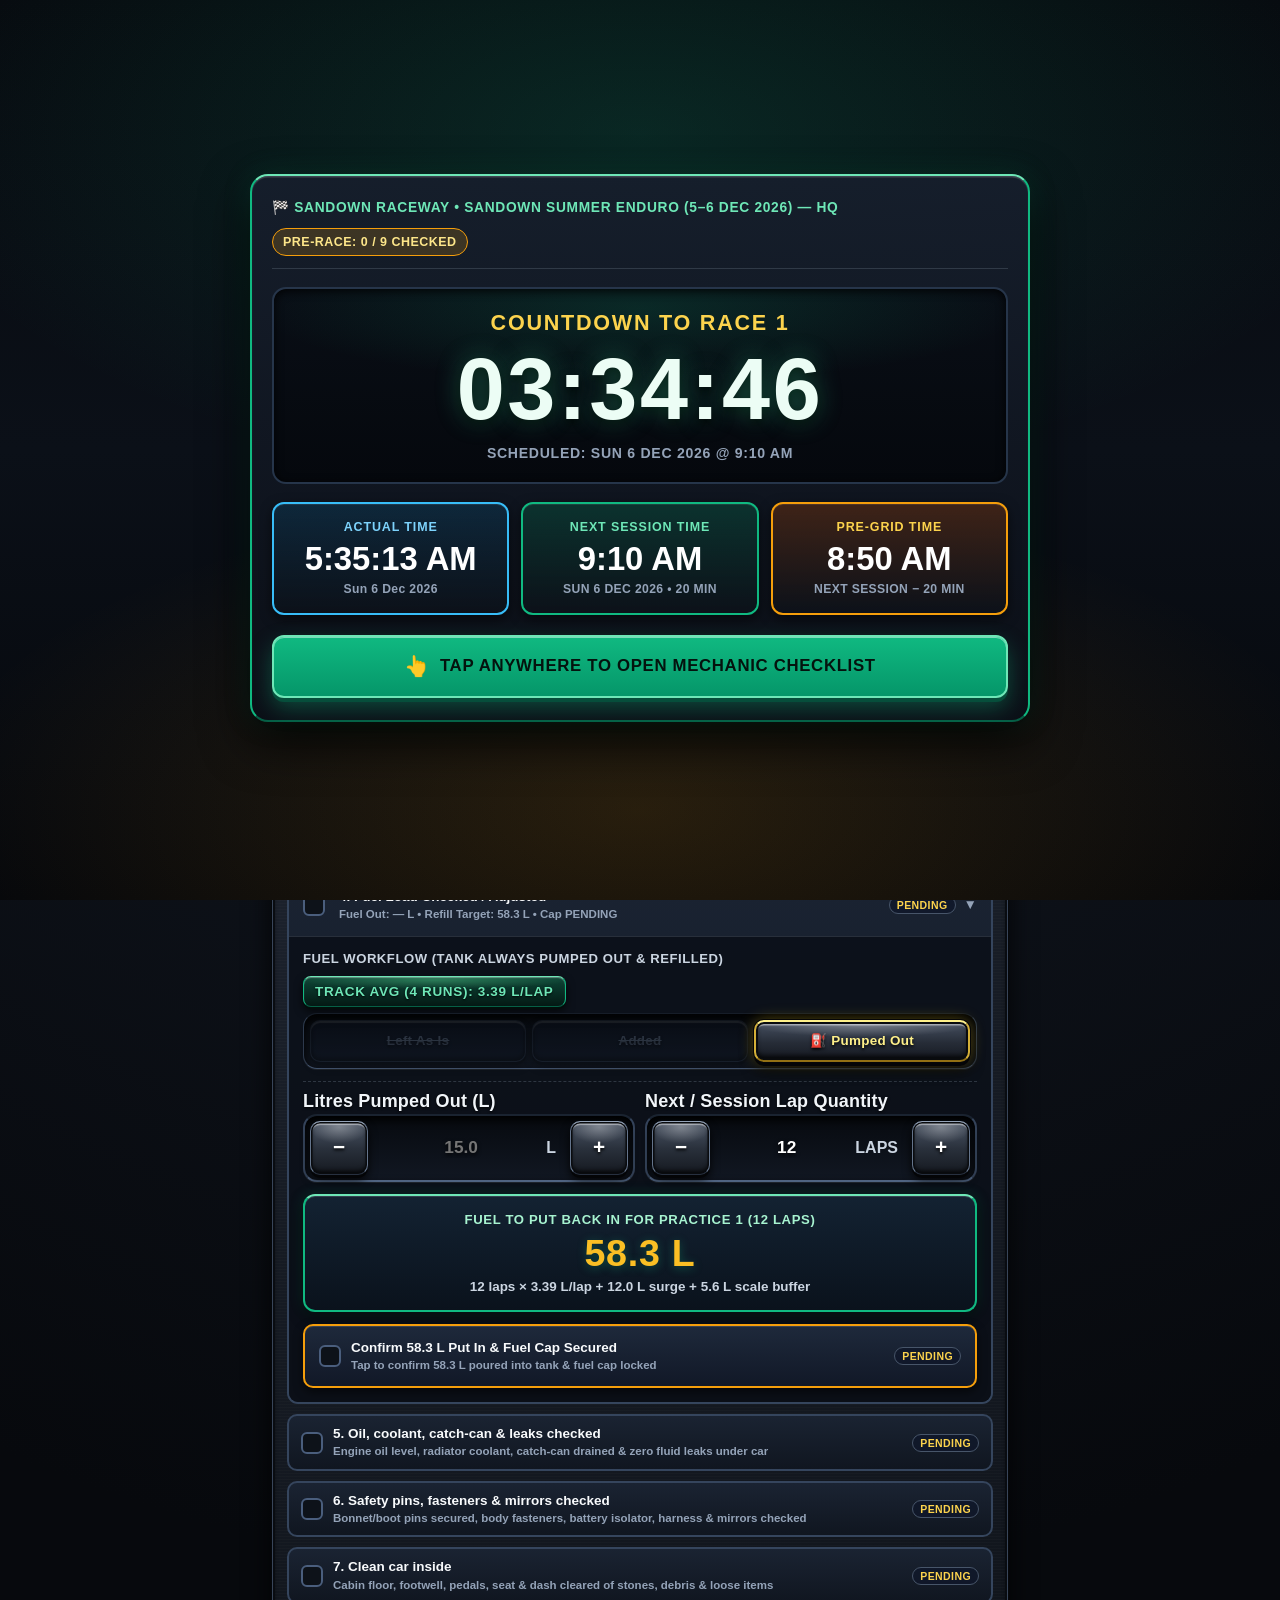
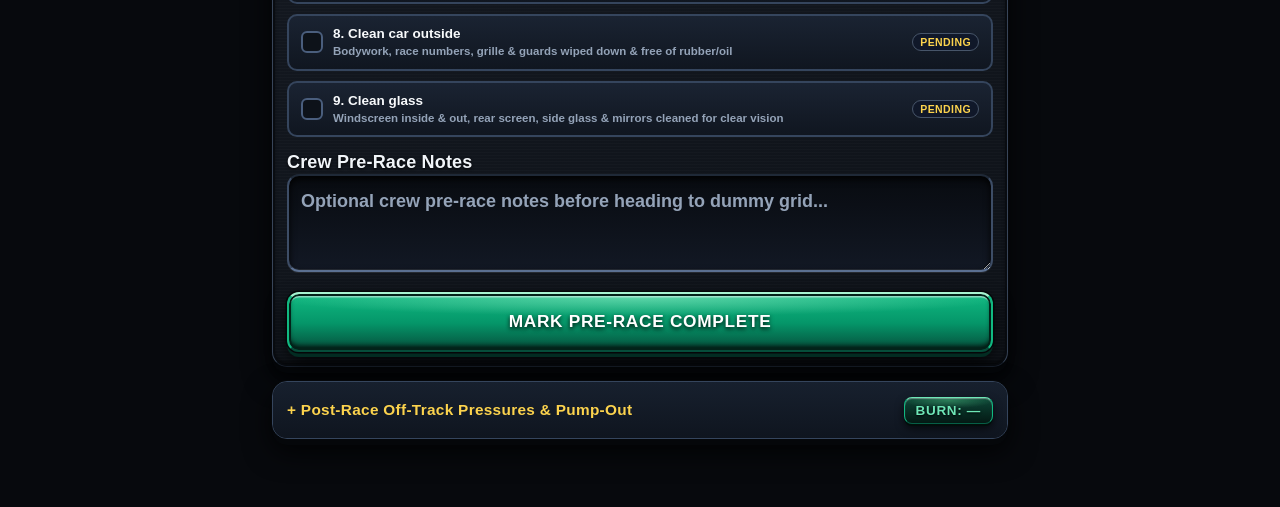
==== commit ea3ef60f: "Update mechanic countdown pre-grid time to 20 minutes before session start (v1.0.17)" ====
--- a/mechanic.html
+++ b/mechanic.html
@@ -13,7 +13,7 @@
   <link rel="manifest" href="./manifest-mech.json" />
   <link rel="apple-touch-icon" href="./apple-touch-icon.png" />
   <link rel="icon" type="image/png" sizes="192x192" href="./icon-192.png" />
-  <link rel="stylesheet" href="./styles.css?v=1.0.16" />
+  <link rel="stylesheet" href="./styles.css?v=1.0.17" />
 </head>
 <body class="crew-page-body">
   <!-- Sticky 3D Brushed-Metal AgerPro Header -->
@@ -927,7 +927,7 @@
         <div class="mech-countdown-time-card is-pregrid" id="mechCountdownPreGridCard">
           <div class="mech-countdown-time-label mono">PRE-GRID TIME</div>
           <div class="mech-countdown-time-val tabular" id="mechCountdownPreGridTime">--:--</div>
-          <div class="mech-countdown-time-sub mono" id="mechCountdownPreGridSub">NEXT SESSION &minus; 30 MIN</div>
+          <div class="mech-countdown-time-sub mono" id="mechCountdownPreGridSub">NEXT SESSION &minus; 20 MIN</div>
         </div>
       </div>
 
@@ -940,6 +940,6 @@
 
   <div id="pitToast" class="pit-toast" role="status" aria-live="polite"></div>
 
-  <script src="./app.js?v=1.0.16"></script>
+  <script src="./app.js?v=1.0.17"></script>
 </body>
 </html>
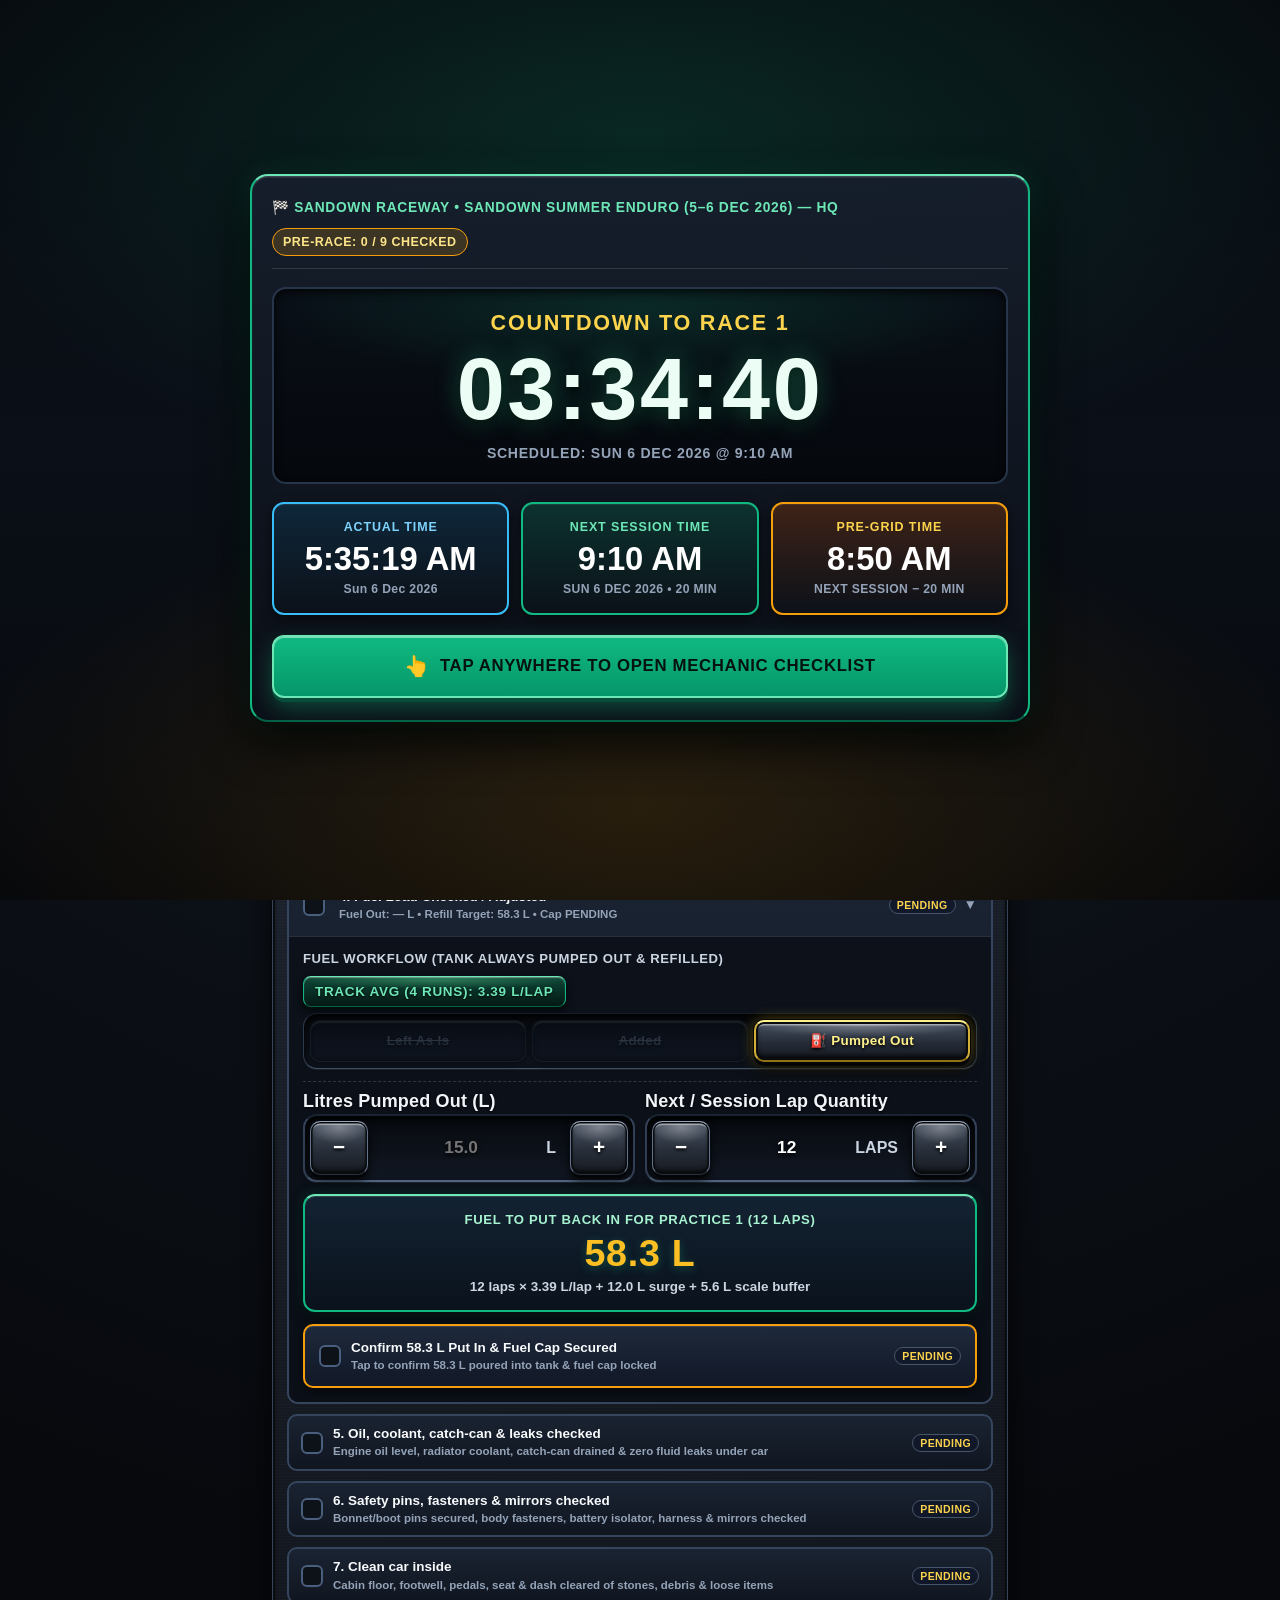
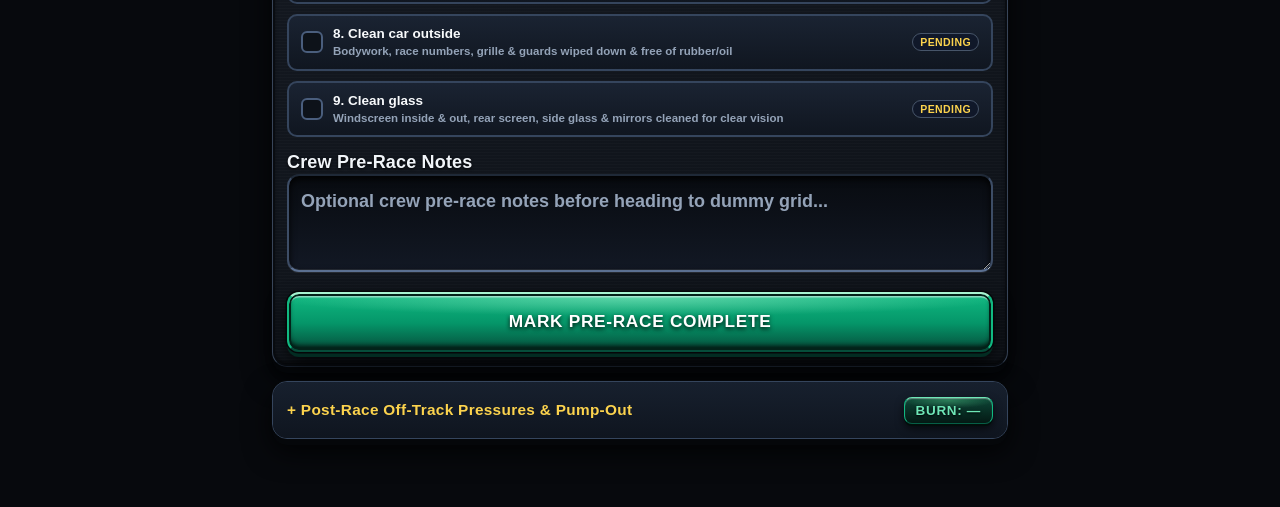
==== commit f5833a09: "Clean up Sandown event loader, un-run PENDING badges, clickable live sessions & auto-advance (v1.0.2" ====
--- a/mechanic.html
+++ b/mechanic.html
@@ -13,7 +13,7 @@
   <link rel="manifest" href="./manifest-mech.json" />
   <link rel="apple-touch-icon" href="./apple-touch-icon.png" />
   <link rel="icon" type="image/png" sizes="192x192" href="./icon-192.png" />
-  <link rel="stylesheet" href="./styles.css?v=1.0.17" />
+  <link rel="stylesheet" href="./styles.css?v=1.0.24" />
 </head>
 <body class="crew-page-body">
   <!-- Sticky 3D Brushed-Metal AgerPro Header -->
@@ -940,6 +940,6 @@
 
   <div id="pitToast" class="pit-toast" role="status" aria-live="polite"></div>
 
-  <script src="./app.js?v=1.0.17"></script>
+  <script src="./app.js?v=1.0.24"></script>
 </body>
 </html>
--- a/styles.css
+++ b/styles.css
@@ -3209,6 +3209,185 @@
   align-items: end;
 }
 
+.tyre-stock-top-bar {
+  display: flex;
+  flex-wrap: wrap;
+  align-items: center;
+  justify-content: space-between;
+  gap: 8px;
+  margin-bottom: 12px;
+}
+
+.tyre-add-top-btn {
+  min-height: 40px;
+  padding: 6px 12px;
+  font-size: 13.5px;
+  font-weight: 900;
+  white-space: nowrap;
+  flex-shrink: 0;
+}
+
+.tyre-scrap-action-box {
+  margin-top: 2px;
+  padding: 10px;
+  border-radius: 10px;
+  background: linear-gradient(180deg, rgba(24, 15, 15, 0.78) 0%, rgba(14, 9, 10, 0.92) 100%);
+  border: 1px solid rgba(239, 68, 68, 0.35);
+  display: flex;
+  flex-direction: column;
+  gap: 8px;
+}
+
+.tyre-scrap-controls-row {
+  display: grid;
+  grid-template-columns: minmax(0, 1.35fr) minmax(132px, 1fr);
+  gap: 8px;
+  align-items: stretch;
+}
+
+@media (max-width: 460px) {
+  .tyre-scrap-controls-row {
+    grid-template-columns: 1fr;
+  }
+}
+
+.btn-scrap-tyre {
+  min-height: 46px;
+  padding: 8px 12px;
+  font-size: 14px;
+  font-weight: 900;
+  letter-spacing: 0.03em;
+  border-radius: 10px;
+  background:
+    radial-gradient(ellipse 75% 45% at 50% 10%, rgba(251, 191, 36, 0.25) 0%, transparent 70%),
+    linear-gradient(180deg, #5C280C 0%, #3B1606 58%, #220B03 100%);
+  border: 1.5px solid #F59E0B;
+  border-top-color: #FDE047;
+  border-bottom-color: #9A3412;
+  color: #FDE68A;
+  box-shadow:
+    0 3px 0 #0A0402,
+    0 5px 10px rgba(0, 0, 0, 0.75),
+    inset 0 1px 1px rgba(255, 255, 255, 0.28);
+  cursor: pointer;
+  white-space: nowrap;
+}
+
+.btn-scrap-tyre.confirming {
+  background:
+    radial-gradient(ellipse 75% 45% at 50% 10%, rgba(254, 202, 202, 0.32) 0%, transparent 70%),
+    linear-gradient(180deg, #B91C1C 0%, #7F1D1D 58%, #450A0A 100%);
+  border-color: #EF4444;
+  border-top-color: #FCA5A5;
+  border-bottom-color: #7F1D1D;
+  color: #FFFFFF;
+}
+
+.scrapped-tyres-archive-panel {
+  border-radius: var(--radius-md);
+  background:
+    radial-gradient(ellipse 80% 40% at 50% 5%, rgba(255, 255, 255, 0.06) 0%, transparent 70%),
+    linear-gradient(180deg, #171E2A 0%, #0D121A 100%);
+  border: 1.5px solid #334155;
+  border-top-color: #475569;
+  border-bottom-color: #1E293B;
+  box-shadow:
+    0 3px 8px rgba(0, 0, 0, 0.7),
+    inset 0 1px 0 rgba(255, 255, 255, 0.12);
+  overflow: hidden;
+}
+
+.scrapped-archive-header {
+  width: 100%;
+  display: flex;
+  align-items: center;
+  justify-content: space-between;
+  gap: 10px;
+  padding: 10px 12px;
+  background: transparent;
+  border: none;
+  color: #FFFFFF;
+  text-align: left;
+  cursor: pointer;
+}
+
+.scrapped-archive-title {
+  font-size: 16.5px;
+  font-weight: 900;
+  color: #F8FAFC;
+  line-height: 1.2;
+}
+
+.scrapped-archive-head-right {
+  display: inline-flex;
+  align-items: center;
+  gap: 8px;
+  flex-shrink: 0;
+}
+
+.scrapped-archive-lifetime-strip {
+  padding: 7px 12px;
+  background: rgba(10, 14, 21, 0.88);
+  border-top: 1px solid rgba(71, 85, 105, 0.45);
+  font-size: 13.5px;
+  font-weight: 800;
+  color: #FDE68A;
+  line-height: 1.35;
+}
+
+.scrapped-archive-body {
+  padding: 10px 12px 12px;
+  border-top: 1px solid rgba(71, 85, 105, 0.45);
+  background: rgba(7, 10, 15, 0.78);
+}
+
+.scrapped-tyres-list {
+  display: flex;
+  flex-direction: column;
+  gap: 8px;
+}
+
+.scrapped-tyre-row {
+  border-radius: 9px;
+  background: linear-gradient(180deg, #161D28 0%, #0E131B 100%);
+  border: 1px solid #2E3B4E;
+  overflow: hidden;
+}
+
+.scrapped-tyre-summary-btn {
+  width: 100%;
+  display: flex;
+  align-items: center;
+  justify-content: space-between;
+  gap: 8px;
+  padding: 9px 11px;
+  background: transparent;
+  border: none;
+  color: #E2E8F0;
+  font-size: 13.5px;
+  font-weight: 800;
+  text-align: left;
+  cursor: pointer;
+}
+
+.scrapped-tyre-detail {
+  padding: 10px 11px;
+  border-top: 1px solid rgba(71, 85, 105, 0.4);
+  background: rgba(6, 9, 13, 0.85);
+  display: flex;
+  flex-direction: column;
+  gap: 8px;
+  font-size: 13.5px;
+  color: #CBD5E1;
+}
+
+.scrapped-tyre-actions {
+  display: flex;
+  align-items: center;
+  justify-content: space-between;
+  gap: 8px;
+}
+
 /* ============================================================================
    SLIM SESSION LOG 2-ROW SEARCH PANEL & BOTTOM COLLAPSIBLE BACKUP DRAWER
    ============================================================================ */
@@ -4598,11 +4777,12 @@
 }
 
 .preset-pill-main {
-  font-size: 13.5px;
+  font-size: 13px;
   font-weight: 900;
   letter-spacing: 0.01em;
   line-height: 1.15;
-  white-space: nowrap;
+  white-space: normal;
+  word-break: break-word;
 }
 
 .preset-pill-sub {
@@ -9303,8 +9483,10 @@
   cursor: pointer;
 }
 
-.session-compact-row.is-live-clickable:hover {
+.session-compact-row.is-live-clickable:hover,
+.session-compact-row.is-live-clickable:focus-visible {
   border-color: #34D399;
+  outline: none;
 }
 
 .session-row-chevron-btn {
@@ -9618,3 +9800,70 @@
 .mech-countdown-tap-icon {
   font-size: 1.25rem;
 }
+
+/* =========================================================
+   SESSION LOG TOP 2-BUTTON TOOLBAR EQUAL HEIGHT & SET LIVE BUTTON
+   ========================================================= */
+#logToolbarActionsRow,
+.log-toolbar-actions-row {
+  display: grid !important;
+  grid-template-columns: repeat(2, minmax(0, 1fr)) !important;
+  align-items: stretch !important;
+  gap: 10px !important;
+}
+
+#btnOpenNewEvent,
+#btnLoadSandownHq,
+#btnOpenAiDataDump,
+#btnAiDataDump,
+.log-toolbar-equal-btn {
+  width: 100%;
+  height: 100%;
+  min-height: 58px;
+  display: flex;
+  align-items: center;
+  justify-content: center;
+  text-align: center;
+  box-sizing: border-box;
+  margin: 0;
+}
+
+.btn-event-set-live {
+  display: inline-flex;
+  align-items: center;
+  justify-content: center;
+  gap: 4px;
+  min-height: 36px;
+  height: 36px;
+  padding: 4px 10px;
+  border-radius: 8px;
+  background:
+    radial-gradient(ellipse 80% 50% at 50% 10%, rgba(255, 255, 255, 0.28) 0%, transparent 70%),
+    linear-gradient(180deg, #10B981 0%, #059669 55%, #047857 100%);
+  border: 1.5px solid #6EE7B7;
+  border-top-color: #A7F3D0;
+  border-bottom-color: #064E3B;
+  color: #ECFDF5;
+  font-size: 12.5px;
+  font-weight: 900;
+  letter-spacing: 0.05em;
+  text-transform: uppercase;
+  white-space: nowrap;
+  cursor: pointer;
+  flex-shrink: 0;
+  text-shadow: 0 1px 2px rgba(0, 0, 0, 0.85);
+  box-shadow:
+    0 2px 0 #022C22,
+    0 4px 10px rgba(0, 0, 0, 0.65),
+    inset 0 1px 0 rgba(255, 255, 255, 0.35);
+  transition: transform 0.08s ease, filter 0.12s ease;
+}
+
+.btn-event-set-live:hover {
+  filter: brightness(1.08);
+}
+
+.btn-event-set-live:active {
+  transform: translateY(1px);
+}
+
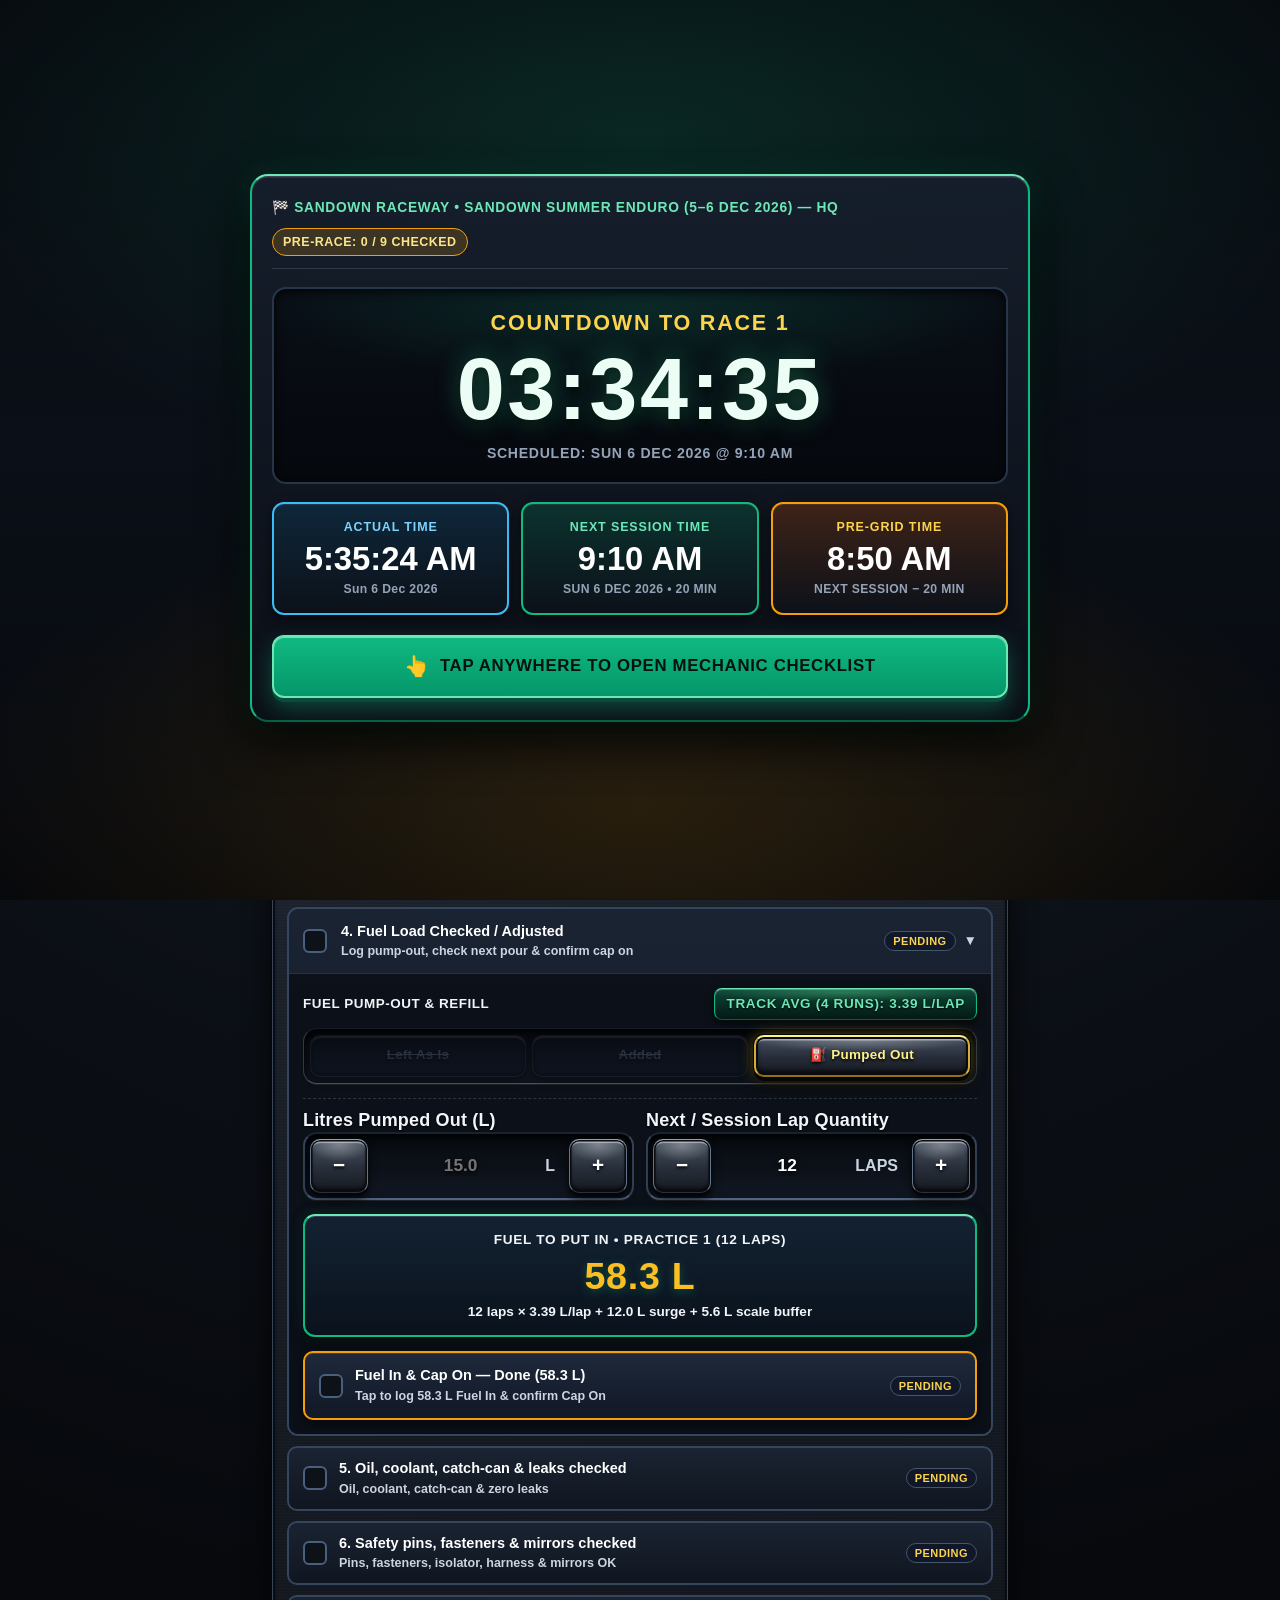
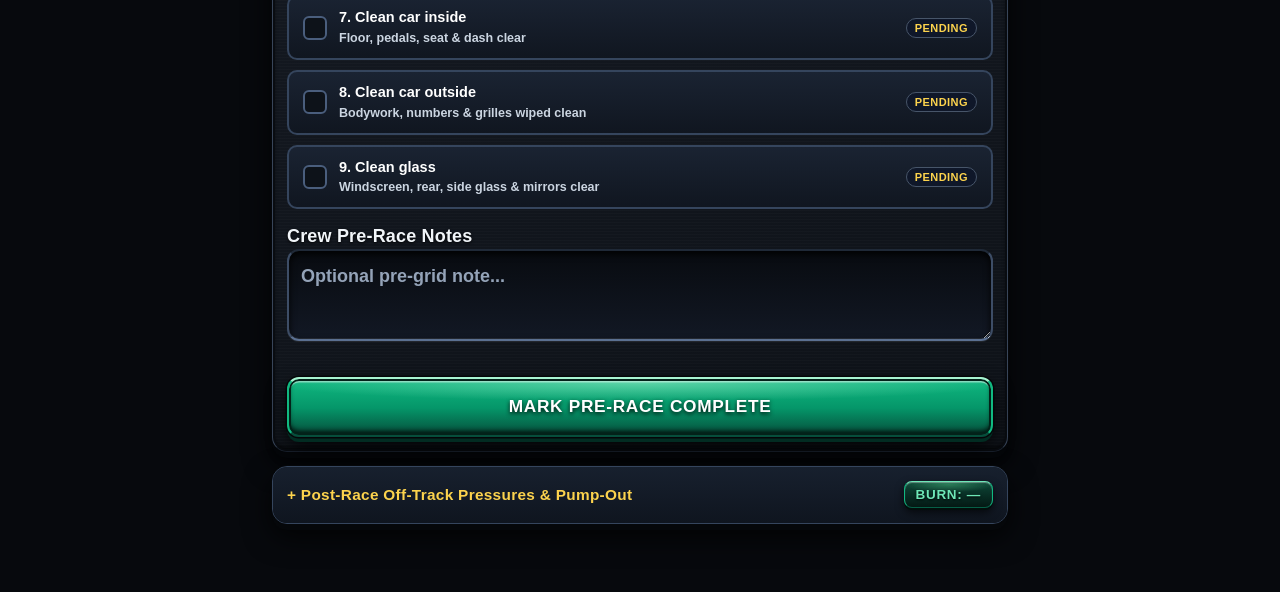
==== commit 2f5c86a2: "Shorten mechanic.html checklist subtitles, trim drawer filler text & improve pit-lane spacing (v1.0." ====
--- a/mechanic.html
+++ b/mechanic.html
@@ -13,7 +13,7 @@
   <link rel="manifest" href="./manifest-mech.json" />
   <link rel="apple-touch-icon" href="./apple-touch-icon.png" />
   <link rel="icon" type="image/png" sizes="192x192" href="./icon-192.png" />
-  <link rel="stylesheet" href="./styles.css?v=1.0.24" />
+  <link rel="stylesheet" href="./styles.css?v=1.0.25" />
 </head>
 <body class="crew-page-body">
   <!-- Sticky 3D Brushed-Metal AgerPro Header -->
@@ -224,7 +224,7 @@
                 >
                   <span class="crew-check-copy">
                     <span class="crew-check-title">1. Tyre Pressures Checked / Adjusted</span>
-                    <span class="crew-check-sub" id="preRaceTyreActionSummaryBadge">Tap to set FL / FR / RL / RR (Left As Is | Added | Bled)</span>
+                    <span class="crew-check-sub" id="preRaceTyreActionSummaryBadge">FL, FR, RL, RR &mdash; enter Set To PSI only if altered</span>
                   </span>
                   <span class="crew-task-header-right">
                     <span class="crew-check-status mono" id="preRaceStatus_tyrePressures">PENDING</span>
@@ -236,7 +236,7 @@
               <!-- Collapsible Drawer Body: 4 Corners FL / FR / RL / RR + Conditional Set To (PSI) Input -->
               <div class="crew-task-drawer-body" id="tyreDrawerBody">
                 <div class="crew-drawer-toolbar">
-                  <span class="crew-drawer-hint">Select corner action &mdash; enter <strong>Set To (PSI)</strong> only if Added or Bled:</span>
+                  <span class="crew-drawer-hint">FL, FR, RL, RR &mdash; enter <strong>Set To (PSI)</strong> only if altered</span>
                   <button
                     type="button"
                     class="btn btn-secondary btn-xs crew-tyre-helper-btn"
@@ -381,7 +381,7 @@
               <span class="crew-check-box" aria-hidden="true">&#10003;</span>
               <span class="crew-check-copy">
                 <span class="crew-check-title">2. Wheel nuts torqued</span>
-                <span class="crew-check-sub">All 4 wheels torqued to spec &amp; wheel studs / seating checked</span>
+                <span class="crew-check-sub">All 4 wheels torqued &amp; studs checked</span>
               </span>
               <span class="crew-check-status mono">PENDING</span>
             </button>
@@ -396,7 +396,7 @@
               <span class="crew-check-box" aria-hidden="true">&#10003;</span>
               <span class="crew-check-copy">
                 <span class="crew-check-title">3. Brake pedal, fluid, lines &amp; pads checked</span>
-                <span class="crew-check-sub">Firm pedal, PBR master fluid level, braided lines, front R-4 pads &amp; rear drums checked</span>
+                <span class="crew-check-sub">Firm pedal, fluid level, lines &amp; pads/drums OK</span>
               </span>
               <span class="crew-check-status mono">PENDING</span>
             </button>
@@ -422,7 +422,7 @@
                 >
                   <span class="crew-check-copy">
                     <span class="crew-check-title">4. Fuel Load Checked / Adjusted</span>
-                    <span class="crew-check-sub" id="preRaceFuelActionSummaryBadge">Pump tank empty, verify next session refill litres &amp; confirm fuel cap secured</span>
+                    <span class="crew-check-sub" id="preRaceFuelActionSummaryBadge">Log pump-out, check next pour &amp; confirm cap on</span>
                   </span>
                   <span class="crew-task-header-right">
                     <span class="crew-check-status mono" id="preRaceStatus_fuelLoad">PENDING</span>
@@ -436,7 +436,7 @@
                 <div class="crew-fuel-drawer-inner">
                   <div class="crew-fuel-action-row">
                     <div class="crew-fuel-mode-header-row">
-                      <span class="crew-tyre-action-corner-label">FUEL WORKFLOW (TANK ALWAYS PUMPED OUT &amp; REFILLED)</span>
+                      <span class="crew-tyre-action-corner-label">FUEL PUMP-OUT &amp; REFILL</span>
                       <span class="locked-badge mono" id="mechCircuitBurnAvgBadge">TRACK AVG: 1.30 L/LAP</span>
                     </div>
                     <div class="seg-toggle crew-fuel-action-seg" role="group" aria-label="Pre-Session Fuel Load Mode">
@@ -446,7 +446,7 @@
                         id="preFuelBtn_Left"
                         disabled
                         aria-disabled="true"
-                        title="Fuel is never left as is — tank is always pumped out and refilled for the next session"
+                        title="Fuel is always pumped out and refilled"
                       >
                         Left As Is
                       </button>
@@ -456,7 +456,7 @@
                         id="preFuelBtn_Added"
                         disabled
                         aria-disabled="true"
-                        title="Use Pumped Out + Next Session Refill below"
+                        title="Use Pumped Out + Fuel to Put In below"
                       >
                         Added
                       </button>
@@ -520,7 +520,7 @@
                   <!-- High-Contrast 3D Next Session Refill Callout Box (#mechNextFuelPourBox) -->
                   <div class="crew-next-fuel-pour-box" id="mechNextFuelPourBox" role="region" aria-live="polite">
                     <div class="crew-next-fuel-pour-eyebrow mono" id="mechNextFuelPourLabel">
-                      FUEL TO PUT BACK IN FOR PRACTICE 1 (12 LAPS)
+                      FUEL TO PUT IN &bull; PRACTICE 1 (12 LAPS)
                     </div>
                     <div class="crew-next-fuel-pour-val tabular txt-emerald" id="mechNextFuelPourValue">
                       27.6 L
@@ -543,8 +543,8 @@
                   >
                     <span class="crew-check-box" aria-hidden="true">&#10003;</span>
                     <span class="crew-check-copy">
-                      <span class="crew-check-title" id="mechFuelPourConfirmedTitle">Confirm 27.6 L Put In &amp; Fuel Cap Secured</span>
-                      <span class="crew-check-sub" id="mechFuelPourConfirmedSub">Saves 27.6 L Fuel In, locks Fuel Cap On &amp; marks Fuel Check complete</span>
+                      <span class="crew-check-title" id="mechFuelPourConfirmedTitle">Fuel In &amp; Cap On &mdash; Done (27.6 L)</span>
+                      <span class="crew-check-sub" id="mechFuelPourConfirmedSub">Tap to log 27.6 L Fuel In &amp; confirm Cap On</span>
                     </span>
                     <span class="crew-check-status mono" id="preFuelCapOnStatusBadge">PENDING</span>
                   </button>
@@ -562,7 +562,7 @@
               <span class="crew-check-box" aria-hidden="true">&#10003;</span>
               <span class="crew-check-copy">
                 <span class="crew-check-title">5. Oil, coolant, catch-can &amp; leaks checked</span>
-                <span class="crew-check-sub">Engine oil level, radiator coolant, catch-can drained &amp; zero fluid leaks under car</span>
+                <span class="crew-check-sub">Oil, coolant, catch-can &amp; zero leaks</span>
               </span>
               <span class="crew-check-status mono">PENDING</span>
             </button>
@@ -577,7 +577,7 @@
               <span class="crew-check-box" aria-hidden="true">&#10003;</span>
               <span class="crew-check-copy">
                 <span class="crew-check-title">6. Safety pins, fasteners &amp; mirrors checked</span>
-                <span class="crew-check-sub">Bonnet/boot pins secured, body fasteners, battery isolator, harness &amp; mirrors checked</span>
+                <span class="crew-check-sub">Pins, fasteners, isolator, harness &amp; mirrors OK</span>
               </span>
               <span class="crew-check-status mono">PENDING</span>
             </button>
@@ -592,7 +592,7 @@
               <span class="crew-check-box" aria-hidden="true">&#10003;</span>
               <span class="crew-check-copy">
                 <span class="crew-check-title">7. Clean car inside</span>
-                <span class="crew-check-sub">Cabin floor, footwell, pedals, seat &amp; dash cleared of stones, debris &amp; loose items</span>
+                <span class="crew-check-sub">Floor, pedals, seat &amp; dash clear</span>
               </span>
               <span class="crew-check-status mono">PENDING</span>
             </button>
@@ -607,7 +607,7 @@
               <span class="crew-check-box" aria-hidden="true">&#10003;</span>
               <span class="crew-check-copy">
                 <span class="crew-check-title">8. Clean car outside</span>
-                <span class="crew-check-sub">Bodywork, race numbers, grille &amp; guards wiped down &amp; free of rubber/oil</span>
+                <span class="crew-check-sub">Bodywork, numbers &amp; grilles wiped clean</span>
               </span>
               <span class="crew-check-status mono">PENDING</span>
             </button>
@@ -622,19 +622,19 @@
               <span class="crew-check-box" aria-hidden="true">&#10003;</span>
               <span class="crew-check-copy">
                 <span class="crew-check-title">9. Clean glass</span>
-                <span class="crew-check-sub">Windscreen inside &amp; out, rear screen, side glass &amp; mirrors cleaned for clear vision</span>
+                <span class="crew-check-sub">Windscreen, rear, side glass &amp; mirrors clear</span>
               </span>
               <span class="crew-check-status mono">PENDING</span>
             </button>
           </div>
 
-          <div class="field-group" style="margin-top: 14px; margin-bottom: 14px;">
+          <div class="field-group" style="margin-top: 16px; margin-bottom: 16px;">
             <label class="field-label" for="preRaceSignOffNotesInput">Crew Pre-Race Notes</label>
             <textarea
               id="preRaceSignOffNotesInput"
               class="text-input crew-touch-textarea"
-              rows="3"
-              placeholder="Optional crew pre-race notes before heading to dummy grid..."
+              rows="2"
+              placeholder="Optional pre-grid note..."
             ></textarea>
           </div>
 
@@ -679,7 +679,7 @@
             </div>
 
             <p class="crew-helper-banner">
-              <strong>Hot-Set Note:</strong> Leave <strong>Cold PSI</strong> blank (<code>&mdash;</code>) when tyres are left hot-set at <strong>44.0 psi</strong> from the previous run.
+              <strong>Hot-Set Note:</strong> Leave <strong>Cold PSI</strong> blank (<code>&mdash;</code>) when left hot-set at <strong>44.0 psi</strong>.
             </p>
 
             <div class="crew-tyre-corners-grid">
@@ -856,13 +856,13 @@
               </div>
             </div>
 
-            <div class="field-group" style="margin-bottom: 14px;">
+            <div class="field-group" style="margin-bottom: 16px;">
               <label class="field-label" for="mechNotesInput">Post-Race / Pit Notes</label>
               <textarea
                 id="mechNotesInput"
                 class="text-input crew-touch-textarea"
-                rows="3"
-                placeholder="Log tyre condition, hot-set 44.0 psi notes, fuel pump-out observations, suspension or brake notes..."
+                rows="2"
+                placeholder="Tyre condition, hot-set 44.0 psi, pump-out or chassis notes..."
               ></textarea>
             </div>
 
@@ -940,6 +940,6 @@
 
   <div id="pitToast" class="pit-toast" role="status" aria-live="polite"></div>
 
-  <script src="./app.js?v=1.0.24"></script>
+  <script src="./app.js?v=1.0.25"></script>
 </body>
 </html>
--- a/styles.css
+++ b/styles.css
@@ -8273,20 +8273,20 @@
 .crew-check-row,
 .mech-check-row {
   width: 100%;
-  padding: 10px 12px;
+  padding: 12px 14px;
   min-height: unset;
   height: auto;
   border-radius: 10px;
   background: linear-gradient(180deg, #1A2332 0%, #101620 100%);
   border: 2px solid #35455D;
-  color: #F8FAFC;
+  color: #FFFFFF;
   font-family: inherit;
   text-align: left;
   cursor: pointer;
   display: flex;
   align-items: center;
   justify-content: space-between;
-  gap: 10px;
+  gap: 12px;
   transition: border-color 0.15s ease, background 0.15s ease, box-shadow 0.15s ease;
 }
 
@@ -8304,13 +8304,13 @@
 
 .crew-check-box {
   flex-shrink: 0;
-  width: 22px;
-  height: 22px;
+  width: 24px;
+  height: 24px;
   border-radius: 6px;
   display: inline-flex;
   align-items: center;
   justify-content: center;
-  font-size: 13px;
+  font-size: 13.5px;
   font-weight: 900;
   color: transparent;
   background: #0D1219;
@@ -8329,21 +8329,21 @@
   min-width: 0;
   display: flex;
   flex-direction: column;
-  gap: 2px;
+  gap: 3px;
 }
 
 .crew-check-title {
-  font-size: 13.5px;
-  font-weight: 900;
-  line-height: 1.2;
-  color: #F8FAFC;
+  font-size: 14.5px;
+  font-weight: 900;
+  line-height: 1.22;
+  color: #FFFFFF;
 }
 
 .crew-check-sub {
-  font-size: 11.5px;
+  font-size: 12.5px;
   font-weight: 700;
-  color: #94A3B8;
-  line-height: 1.25;
+  color: #CBD5E1;
+  line-height: 1.28;
   white-space: nowrap;
   overflow: hidden;
   text-overflow: ellipsis;
@@ -8351,12 +8351,12 @@
 
 .crew-check-status {
   flex-shrink: 0;
-  padding: 2px 7px;
+  padding: 3px 8px;
   border-radius: 999px;
-  font-size: 10.5px;
+  font-size: 11px;
   font-weight: 900;
   letter-spacing: 0.04em;
-  background: rgba(15, 23, 42, 0.8);
+  background: rgba(15, 23, 42, 0.85);
   border: 1px solid #475569;
   color: #FCD34D;
 }
@@ -8392,7 +8392,7 @@
    ============================================================================ */
 .crew-tyre-action-card {
   margin-bottom: 14px;
-  padding: 12px;
+  padding: 14px;
   border-radius: 11px;
   background: linear-gradient(180deg, #161F2D 0%, #0E141E 100%);
   border: 1.5px solid #35455D;
@@ -8404,13 +8404,13 @@
   justify-content: space-between;
   gap: 10px;
   flex-wrap: wrap;
-  margin-bottom: 8px;
+  margin-bottom: 10px;
 }
 
 .crew-tyre-action-title {
-  font-size: 0.96rem;
-  font-weight: 900;
-  color: #F8FAFC;
+  font-size: 0.98rem;
+  font-weight: 900;
+  color: #FFFFFF;
   line-height: 1.25;
 }
 
@@ -8458,32 +8458,32 @@
 }
 
 .crew-tyre-action-corner {
-  padding: 9px 10px;
+  padding: 10px 12px;
   border-radius: 9px;
   background: rgba(11, 15, 22, 0.78);
   border: 1px solid #2D3B4F;
   display: flex;
   flex-direction: column;
-  gap: 6px;
+  gap: 8px;
 }
 
 .crew-tyre-action-corner-label {
-  font-size: 0.82rem;
+  font-size: 0.84rem;
   font-weight: 900;
   letter-spacing: 0.04em;
-  color: #CBD5E1;
+  color: #F1F5F9;
 }
 
 .crew-tyre-action-seg {
   display: grid;
   grid-template-columns: repeat(3, minmax(0, 1fr));
-  gap: 5px;
+  gap: 6px;
 }
 
 .crew-tyre-action-seg .seg-btn {
   min-height: 40px;
   padding: 6px 4px;
-  font-size: 0.78rem;
+  font-size: 0.8rem;
   font-weight: 900;
   white-space: nowrap;
 }
@@ -8498,7 +8498,7 @@
   border-radius: 11px;
   background: linear-gradient(180deg, #1A2332 0%, #101620 100%);
   border: 2px solid #35455D;
-  color: #F8FAFC;
+  color: #FFFFFF;
   overflow: hidden;
   transition: border-color 0.15s ease, background 0.15s ease, box-shadow 0.15s ease;
 }
@@ -8513,7 +8513,7 @@
   display: flex;
   align-items: stretch;
   width: 100%;
-  min-height: 62px;
+  min-height: 64px;
 }
 
 .crew-check-box-btn {
@@ -8565,29 +8565,29 @@
 
 .crew-drawer-chevron {
   font-size: 0.85rem;
-  color: #94A3B8;
+  color: #CBD5E1;
   transition: transform 0.15s ease;
 }
 
 .crew-task-drawer-body {
-  padding: 12px 14px 14px;
-  border-top: 1px solid rgba(148, 163, 184, 0.2);
-  background: rgba(10, 14, 21, 0.78);
+  padding: 14px;
+  border-top: 1px solid rgba(148, 163, 184, 0.22);
+  background: rgba(10, 14, 21, 0.82);
 }
 
 .crew-drawer-toolbar {
   display: flex;
   align-items: center;
   justify-content: space-between;
-  gap: 8px;
+  gap: 10px;
   flex-wrap: wrap;
-  margin-bottom: 10px;
+  margin-bottom: 12px;
 }
 
 .crew-drawer-hint {
-  font-size: 0.82rem;
+  font-size: 0.84rem;
   font-weight: 700;
-  color: #CBD5E1;
+  color: #F1F5F9;
 }
 
 .crew-tyre-drawer-grid {
@@ -8603,7 +8603,7 @@
 }
 
 .crew-tyre-drawer-corner {
-  padding: 10px;
+  padding: 12px;
   border-radius: 9px;
   background: rgba(15, 21, 31, 0.92);
   border: 1px solid #2D3B4F;
@@ -8615,7 +8615,7 @@
 .crew-tyre-drawer-corner-top {
   display: flex;
   flex-direction: column;
-  gap: 6px;
+  gap: 8px;
 }
 
 .crew-conditional-input-row {
@@ -8623,12 +8623,12 @@
   align-items: center;
   justify-content: space-between;
   gap: 10px;
-  padding-top: 6px;
+  padding-top: 8px;
   border-top: 1px dashed rgba(148, 163, 184, 0.25);
 }
 
 .crew-conditional-label {
-  font-size: 0.82rem;
+  font-size: 0.85rem;
   font-weight: 900;
   color: #FCD34D;
   white-space: nowrap;
@@ -8648,13 +8648,13 @@
 .crew-fuel-drawer-inner {
   display: flex;
   flex-direction: column;
-  gap: 12px;
+  gap: 14px;
 }
 
 .crew-fuel-action-row {
   display: flex;
   flex-direction: column;
-  gap: 6px;
+  gap: 8px;
 }
 
 .crew-fuel-mode-header-row {
@@ -8691,8 +8691,8 @@
 .crew-fuel-conditional-grid {
   display: grid;
   grid-template-columns: repeat(2, minmax(0, 1fr));
-  gap: 10px;
-  padding-top: 8px;
+  gap: 12px;
+  padding-top: 10px;
   border-top: 1px dashed rgba(148, 163, 184, 0.25);
 }
 
@@ -8717,7 +8717,7 @@
   flex-direction: column;
   align-items: center;
   text-align: center;
-  gap: 4px;
+  gap: 6px;
 }
 
 .crew-next-fuel-pour-box.is-over-tank {
@@ -8730,10 +8730,10 @@
 }
 
 .crew-next-fuel-pour-eyebrow {
-  font-size: 0.82rem;
+  font-size: 0.85rem;
   font-weight: 900;
   letter-spacing: 0.05em;
-  color: #A7F3D0;
+  color: #F1F5F9;
   text-transform: uppercase;
 }
 
@@ -8746,9 +8746,9 @@
 }
 
 .crew-next-fuel-pour-sub {
-  font-size: 0.84rem;
+  font-size: 0.85rem;
   font-weight: 800;
-  color: #CBD5E1;
+  color: #F1F5F9;
   line-height: 1.35;
 }
 
@@ -8765,7 +8765,7 @@
 
 .crew-fuel-confirm-pour-card {
   min-height: 64px;
-  padding: 12px 14px;
+  padding: 14px;
   background: linear-gradient(180deg, #1E293B 0%, #111827 100%);
   border: 2px solid #F59E0B;
   box-shadow:
@@ -8783,6 +8783,7 @@
 
 .crew-mark-complete-btn {
   min-height: 60px;
+  margin-top: 14px;
   font-size: 1.08rem;
   font-weight: 900;
   letter-spacing: 0.04em;
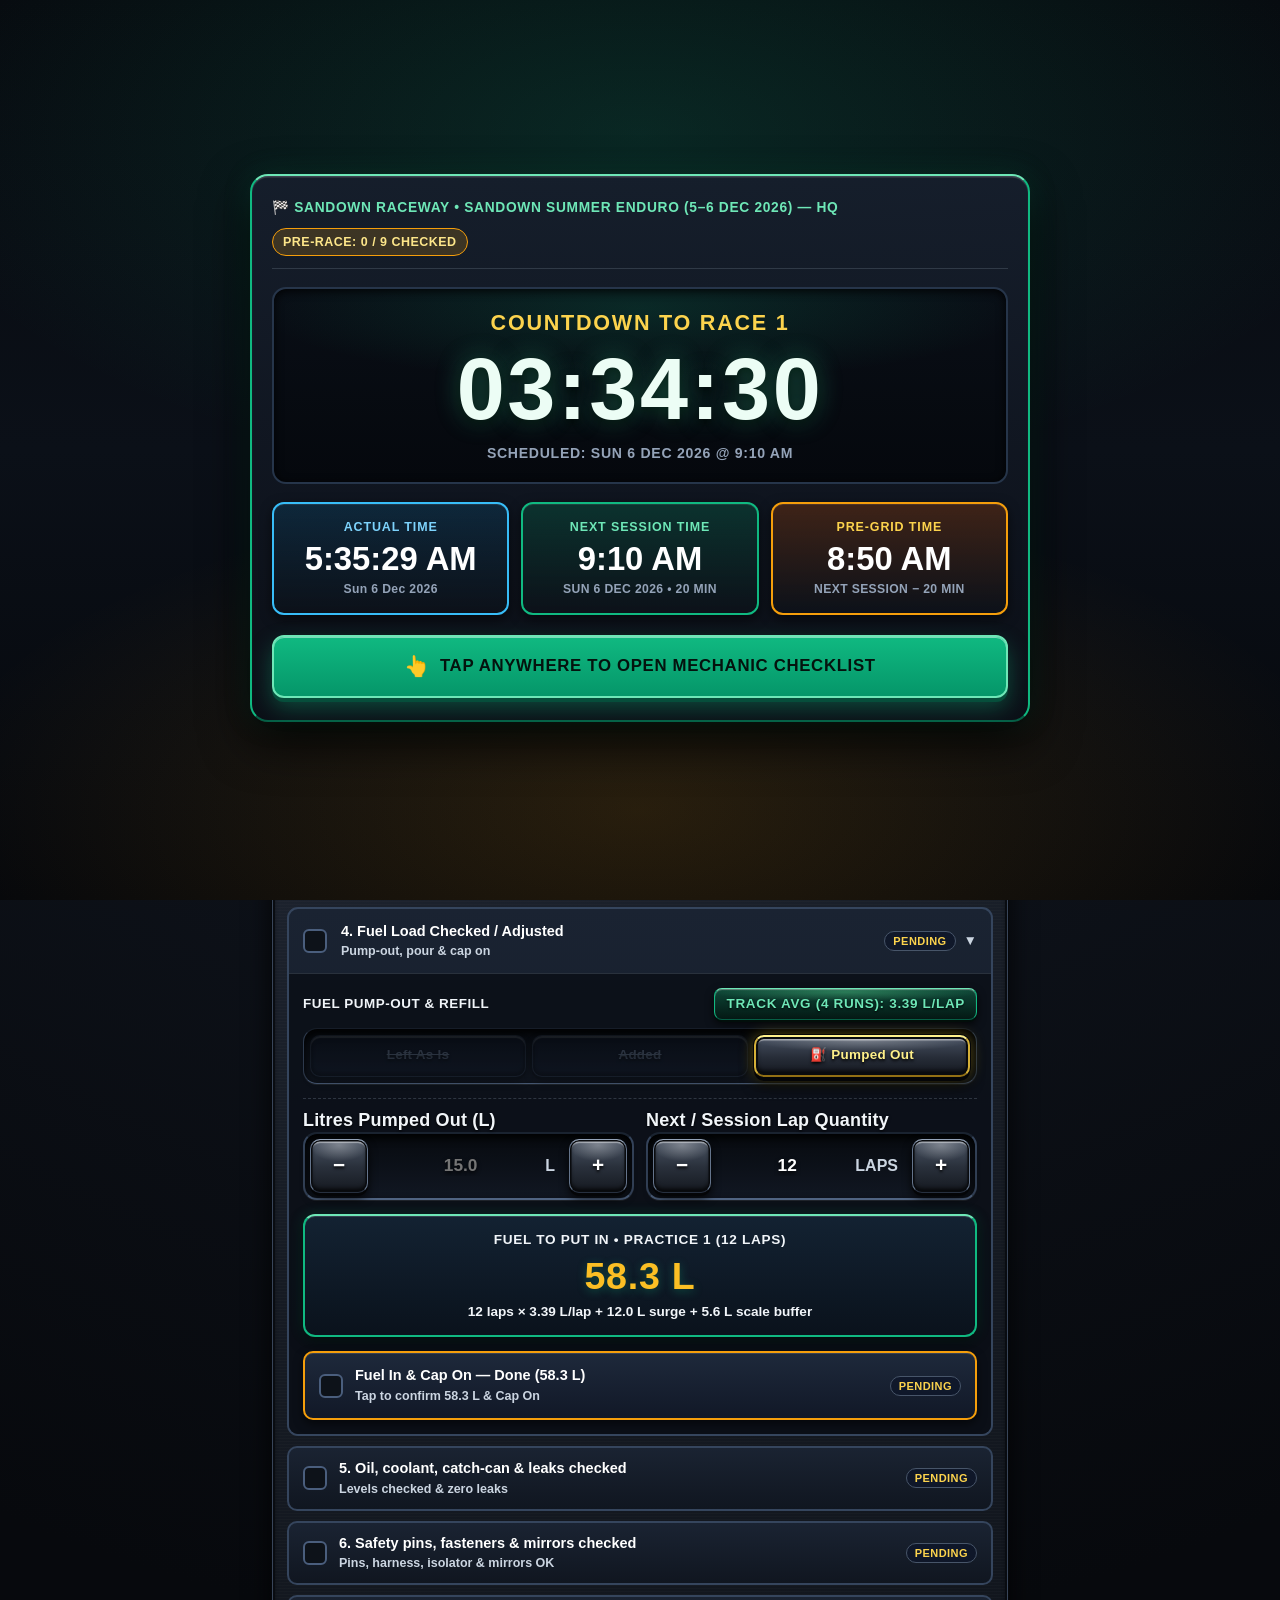
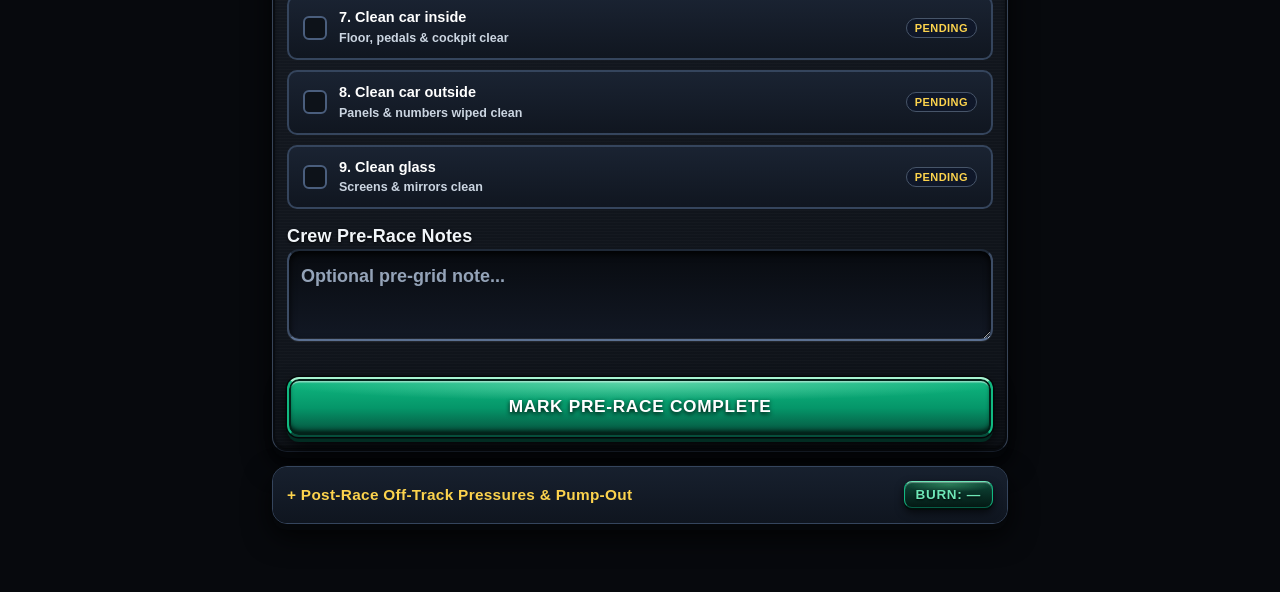
==== commit 8622192b: "Apply minimalist UI pass: equal log toolbar buttons, bottom pre-session checklist rows, concise tyre" ====
--- a/mechanic.html
+++ b/mechanic.html
@@ -13,7 +13,7 @@
   <link rel="manifest" href="./manifest-mech.json" />
   <link rel="apple-touch-icon" href="./apple-touch-icon.png" />
   <link rel="icon" type="image/png" sizes="192x192" href="./icon-192.png" />
-  <link rel="stylesheet" href="./styles.css?v=1.0.25" />
+  <link rel="stylesheet" href="./styles.css?v=1.0.26" />
 </head>
 <body class="crew-page-body">
   <!-- Sticky 3D Brushed-Metal AgerPro Header -->
@@ -224,7 +224,7 @@
                 >
                   <span class="crew-check-copy">
                     <span class="crew-check-title">1. Tyre Pressures Checked / Adjusted</span>
-                    <span class="crew-check-sub" id="preRaceTyreActionSummaryBadge">FL, FR, RL, RR &mdash; enter Set To PSI only if altered</span>
+                    <span class="crew-check-sub" id="preRaceTyreActionSummaryBadge">FL, FR, RL, RR &mdash; enter PSI only if changed</span>
                   </span>
                   <span class="crew-task-header-right">
                     <span class="crew-check-status mono" id="preRaceStatus_tyrePressures">PENDING</span>
@@ -236,7 +236,7 @@
               <!-- Collapsible Drawer Body: 4 Corners FL / FR / RL / RR + Conditional Set To (PSI) Input -->
               <div class="crew-task-drawer-body" id="tyreDrawerBody">
                 <div class="crew-drawer-toolbar">
-                  <span class="crew-drawer-hint">FL, FR, RL, RR &mdash; enter <strong>Set To (PSI)</strong> only if altered</span>
+                  <span class="crew-drawer-hint">FL, FR, RL, RR &mdash; enter <strong>Set To (PSI)</strong> if changed</span>
                   <button
                     type="button"
                     class="btn btn-secondary btn-xs crew-tyre-helper-btn"
@@ -381,7 +381,7 @@
               <span class="crew-check-box" aria-hidden="true">&#10003;</span>
               <span class="crew-check-copy">
                 <span class="crew-check-title">2. Wheel nuts torqued</span>
-                <span class="crew-check-sub">All 4 wheels torqued &amp; studs checked</span>
+                <span class="crew-check-sub">4 wheels torqued &amp; studs OK</span>
               </span>
               <span class="crew-check-status mono">PENDING</span>
             </button>
@@ -396,7 +396,7 @@
               <span class="crew-check-box" aria-hidden="true">&#10003;</span>
               <span class="crew-check-copy">
                 <span class="crew-check-title">3. Brake pedal, fluid, lines &amp; pads checked</span>
-                <span class="crew-check-sub">Firm pedal, fluid level, lines &amp; pads/drums OK</span>
+                <span class="crew-check-sub">Firm pedal, fluid &amp; lines OK</span>
               </span>
               <span class="crew-check-status mono">PENDING</span>
             </button>
@@ -422,7 +422,7 @@
                 >
                   <span class="crew-check-copy">
                     <span class="crew-check-title">4. Fuel Load Checked / Adjusted</span>
-                    <span class="crew-check-sub" id="preRaceFuelActionSummaryBadge">Log pump-out, check next pour &amp; confirm cap on</span>
+                    <span class="crew-check-sub" id="preRaceFuelActionSummaryBadge">Pump-out, pour &amp; cap on</span>
                   </span>
                   <span class="crew-task-header-right">
                     <span class="crew-check-status mono" id="preRaceStatus_fuelLoad">PENDING</span>
@@ -544,7 +544,7 @@
                     <span class="crew-check-box" aria-hidden="true">&#10003;</span>
                     <span class="crew-check-copy">
                       <span class="crew-check-title" id="mechFuelPourConfirmedTitle">Fuel In &amp; Cap On &mdash; Done (27.6 L)</span>
-                      <span class="crew-check-sub" id="mechFuelPourConfirmedSub">Tap to log 27.6 L Fuel In &amp; confirm Cap On</span>
+                      <span class="crew-check-sub" id="mechFuelPourConfirmedSub">Tap to confirm 27.6 L &amp; Cap On</span>
                     </span>
                     <span class="crew-check-status mono" id="preFuelCapOnStatusBadge">PENDING</span>
                   </button>
@@ -562,7 +562,7 @@
               <span class="crew-check-box" aria-hidden="true">&#10003;</span>
               <span class="crew-check-copy">
                 <span class="crew-check-title">5. Oil, coolant, catch-can &amp; leaks checked</span>
-                <span class="crew-check-sub">Oil, coolant, catch-can &amp; zero leaks</span>
+                <span class="crew-check-sub">Levels checked &amp; zero leaks</span>
               </span>
               <span class="crew-check-status mono">PENDING</span>
             </button>
@@ -577,7 +577,7 @@
               <span class="crew-check-box" aria-hidden="true">&#10003;</span>
               <span class="crew-check-copy">
                 <span class="crew-check-title">6. Safety pins, fasteners &amp; mirrors checked</span>
-                <span class="crew-check-sub">Pins, fasteners, isolator, harness &amp; mirrors OK</span>
+                <span class="crew-check-sub">Pins, harness, isolator &amp; mirrors OK</span>
               </span>
               <span class="crew-check-status mono">PENDING</span>
             </button>
@@ -592,7 +592,7 @@
               <span class="crew-check-box" aria-hidden="true">&#10003;</span>
               <span class="crew-check-copy">
                 <span class="crew-check-title">7. Clean car inside</span>
-                <span class="crew-check-sub">Floor, pedals, seat &amp; dash clear</span>
+                <span class="crew-check-sub">Floor, pedals &amp; cockpit clear</span>
               </span>
               <span class="crew-check-status mono">PENDING</span>
             </button>
@@ -607,7 +607,7 @@
               <span class="crew-check-box" aria-hidden="true">&#10003;</span>
               <span class="crew-check-copy">
                 <span class="crew-check-title">8. Clean car outside</span>
-                <span class="crew-check-sub">Bodywork, numbers &amp; grilles wiped clean</span>
+                <span class="crew-check-sub">Panels &amp; numbers wiped clean</span>
               </span>
               <span class="crew-check-status mono">PENDING</span>
             </button>
@@ -622,7 +622,7 @@
               <span class="crew-check-box" aria-hidden="true">&#10003;</span>
               <span class="crew-check-copy">
                 <span class="crew-check-title">9. Clean glass</span>
-                <span class="crew-check-sub">Windscreen, rear, side glass &amp; mirrors clear</span>
+                <span class="crew-check-sub">Screens &amp; mirrors clean</span>
               </span>
               <span class="crew-check-status mono">PENDING</span>
             </button>
@@ -940,6 +940,6 @@
 
   <div id="pitToast" class="pit-toast" role="status" aria-live="polite"></div>
 
-  <script src="./app.js?v=1.0.25"></script>
+  <script src="./app.js?v=1.0.26"></script>
 </body>
 </html>
--- a/styles.css
+++ b/styles.css
@@ -8977,15 +8977,15 @@
 .pre-session-crew-list-col {
   display: flex;
   flex-direction: column;
-  gap: 5px;
-  padding: 7px 8px;
+  gap: 8px;
+  padding: 8px 10px;
   border-radius: 8px;
-  background: rgba(6, 9, 14, 0.65);
-  border: 1px solid rgba(51, 65, 85, 0.55);
+  background: rgba(6, 9, 14, 0.55);
+  border: 1px solid rgba(51, 65, 85, 0.45);
 }
 
 .pre-session-list-label {
-  font-size: 0.75rem;
+  font-size: 0.78rem;
   font-weight: 900;
   text-transform: uppercase;
   letter-spacing: 0.04em;
@@ -8996,51 +8996,71 @@
 }
 
 .pre-session-list-label.pending {
-  color: #FCD34D;
+  color: #E2E8F0;
 }
 
 .pre-session-pill-wrap {
   display: flex;
-  flex-wrap: wrap;
-  gap: 4px;
+  flex-direction: column;
+  gap: 8px;
 }
 
 .pre-session-item-pill {
+  display: flex;
+  align-items: center;
+  gap: 8px;
+  padding: 2px 0;
+  background: transparent;
+  border: none;
+  border-radius: 0;
+  font-size: 14.5px;
+  font-weight: 700;
+  line-height: 1.35;
+  color: #F8FAFC;
+}
+
+.pre-session-item-pill.done {
+  background: transparent;
+  border: none;
+  color: #F8FAFC;
+}
+
+.pre-session-item-pill.pending {
+  background: transparent;
+  border: none;
+  color: #E2E8F0;
+}
+
+.pre-session-check-mark {
   display: inline-flex;
   align-items: center;
-  gap: 4px;
-  padding: 2px 7px;
-  border-radius: 6px;
-  font-size: 0.76rem;
-  font-weight: 800;
-  line-height: 1.3;
-}
-
-.pre-session-item-pill.done {
-  background: rgba(6, 95, 70, 0.42);
-  border: 1px solid rgba(52, 211, 153, 0.5);
-  color: #D1FAE5;
-}
-
-.pre-session-item-pill.pending {
-  background: rgba(120, 53, 15, 0.28);
-  border: 1px solid rgba(245, 158, 11, 0.45);
-  color: #FDE68A;
+  justify-content: center;
+  width: 16px;
+  flex-shrink: 0;
+  font-weight: 900;
+}
+
+.pre-session-item-pill.done .pre-session-check-mark {
+  color: #34D399;
+}
+
+.pre-session-item-pill.pending .pre-session-check-mark {
+  color: #94A3B8;
 }
 
 .pre-session-empty-hint {
-  font-size: 0.76rem;
+  font-size: 14px;
   font-style: italic;
-  color: #64748B;
+  color: #94A3B8;
 }
 
 .pre-session-crew-notes {
   padding: 5px 8px;
   border-radius: 6px;
-  background: rgba(245, 158, 11, 0.12);
-  border: 1px solid rgba(245, 158, 11, 0.4);
-  color: #FDE68A;
-  font-size: 0.78rem;
+  background: rgba(15, 23, 42, 0.65);
+  border: 1px solid rgba(71, 85, 105, 0.5);
+  color: #E2E8F0;
+  font-size: 14px;
 }
 
 .pre-session-driver-checks-row {
@@ -9052,13 +9072,13 @@
 .driver-pre-checklist-stack {
   display: flex;
   flex-direction: column;
-  gap: 6px;
+  gap: 9px;
 }
 
 .pre-session-driver-log-row {
   display: flex;
   flex-direction: column;
-  gap: 6px;
+  gap: 8px;
 }
 
 .crew-fuel-cap-check-row {
@@ -9072,36 +9092,34 @@
 .driver-pre-check-chip {
   position: relative;
   width: 100%;
-  padding: 10px 12px;
+  padding: 8px 10px;
   min-height: unset;
   height: auto;
-  border-radius: 10px;
-  background: linear-gradient(180deg, #1A2332 0%, #101620 100%);
-  border: 2px solid #35455D;
+  border-radius: 8px;
+  background: rgba(15, 23, 42, 0.55);
+  border: 1px solid rgba(51, 65, 85, 0.65);
   color: #F8FAFC;
-  font-size: 13.5px;
-  font-weight: 900;
+  font-size: 14.5px;
+  font-weight: 800;
   cursor: pointer;
   user-select: none;
   display: flex;
   align-items: center;
   justify-content: space-between;
   gap: 10px;
-  box-shadow:
-    0 3px 8px rgba(0, 0, 0, 0.55),
-    inset 0 1px 0 rgba(255, 255, 255, 0.08);
-  transition: border-color 0.15s ease, background 0.15s ease, box-shadow 0.15s ease;
+  box-shadow: none;
+  transition: border-color 0.15s ease, background 0.15s ease;
 }
 
 .driver-pre-check-chip:hover {
-  border-color: #546B8C;
+  border-color: #64748B;
 }
 
 .driver-pre-check-chip.is-readonly {
   cursor: default;
   min-height: unset;
   height: auto;
-  padding: 10px 12px;
+  padding: 8px 10px;
 }
 
 .driver-pre-check-input {
@@ -9113,31 +9131,31 @@
 }
 
 .driver-pre-check-box {
-  width: 22px;
-  height: 22px;
-  border-radius: 6px;
+  width: 20px;
+  height: 20px;
+  border-radius: 5px;
   display: inline-flex;
   align-items: center;
   justify-content: center;
-  font-size: 13px;
+  font-size: 12.5px;
   font-weight: 900;
   color: transparent;
   background: #0D1219;
-  border: 2px solid #4A5E7D;
+  border: 1.5px solid #4A5E7D;
   flex-shrink: 0;
 }
 
 .driver-pre-check-chip .crew-check-title,
 .driver-pre-check-label {
-  font-size: 13.5px;
-  font-weight: 900;
-  line-height: 1.2;
+  font-size: 14.5px;
+  font-weight: 800;
+  line-height: 1.25;
   color: #F8FAFC;
 }
 
 .driver-pre-check-chip .crew-check-sub {
-  font-size: 11.5px;
-  font-weight: 700;
+  font-size: 12.5px;
+  font-weight: 600;
   line-height: 1.25;
   color: #94A3B8;
   white-space: nowrap;
@@ -9147,27 +9165,30 @@
 
 .driver-pre-check-chip .crew-check-status {
   padding: 2px 7px;
-  font-size: 10.5px;
-  font-weight: 900;
+  font-size: 11px;
+  font-weight: 800;
+  background: transparent;
+  border: 1px solid rgba(71, 85, 105, 0.6);
+  color: #CBD5E1;
 }
 
 .driver-pre-check-chip.is-checked {
-  border-color: #10B981;
-  background: linear-gradient(180deg, rgba(6, 95, 70, 0.45) 0%, rgba(6, 78, 59, 0.25) 100%);
-  color: #ECFDF5;
-  box-shadow: 0 0 12px rgba(16, 185, 129, 0.22);
+  border-color: rgba(16, 185, 129, 0.55);
+  background: rgba(6, 78, 59, 0.22);
+  color: #F8FAFC;
+  box-shadow: none;
 }
 
 .driver-pre-check-chip.is-checked .driver-pre-check-box {
   color: #051B14;
-  background: linear-gradient(180deg, #34D399 0%, #10B981 100%);
-  border-color: #6EE7B7;
+  background: #10B981;
+  border-color: #34D399;
 }
 
 .driver-pre-check-chip.is-checked .crew-check-status {
-  background: rgba(6, 95, 70, 0.85);
+  background: rgba(6, 95, 70, 0.45);
   border-color: #34D399;
-  color: #A7F3D0;
+  color: #6EE7B7;
 }
 
 /* ============================================================================
@@ -9818,9 +9839,9 @@
 #btnOpenAiDataDump,
 #btnAiDataDump,
 .log-toolbar-equal-btn {
-  width: 100%;
-  height: 100%;
-  min-height: 58px;
+  width: 100% !important;
+  height: 100% !important;
+  min-height: 58px !important;
   display: flex;
   align-items: center;
   justify-content: center;
